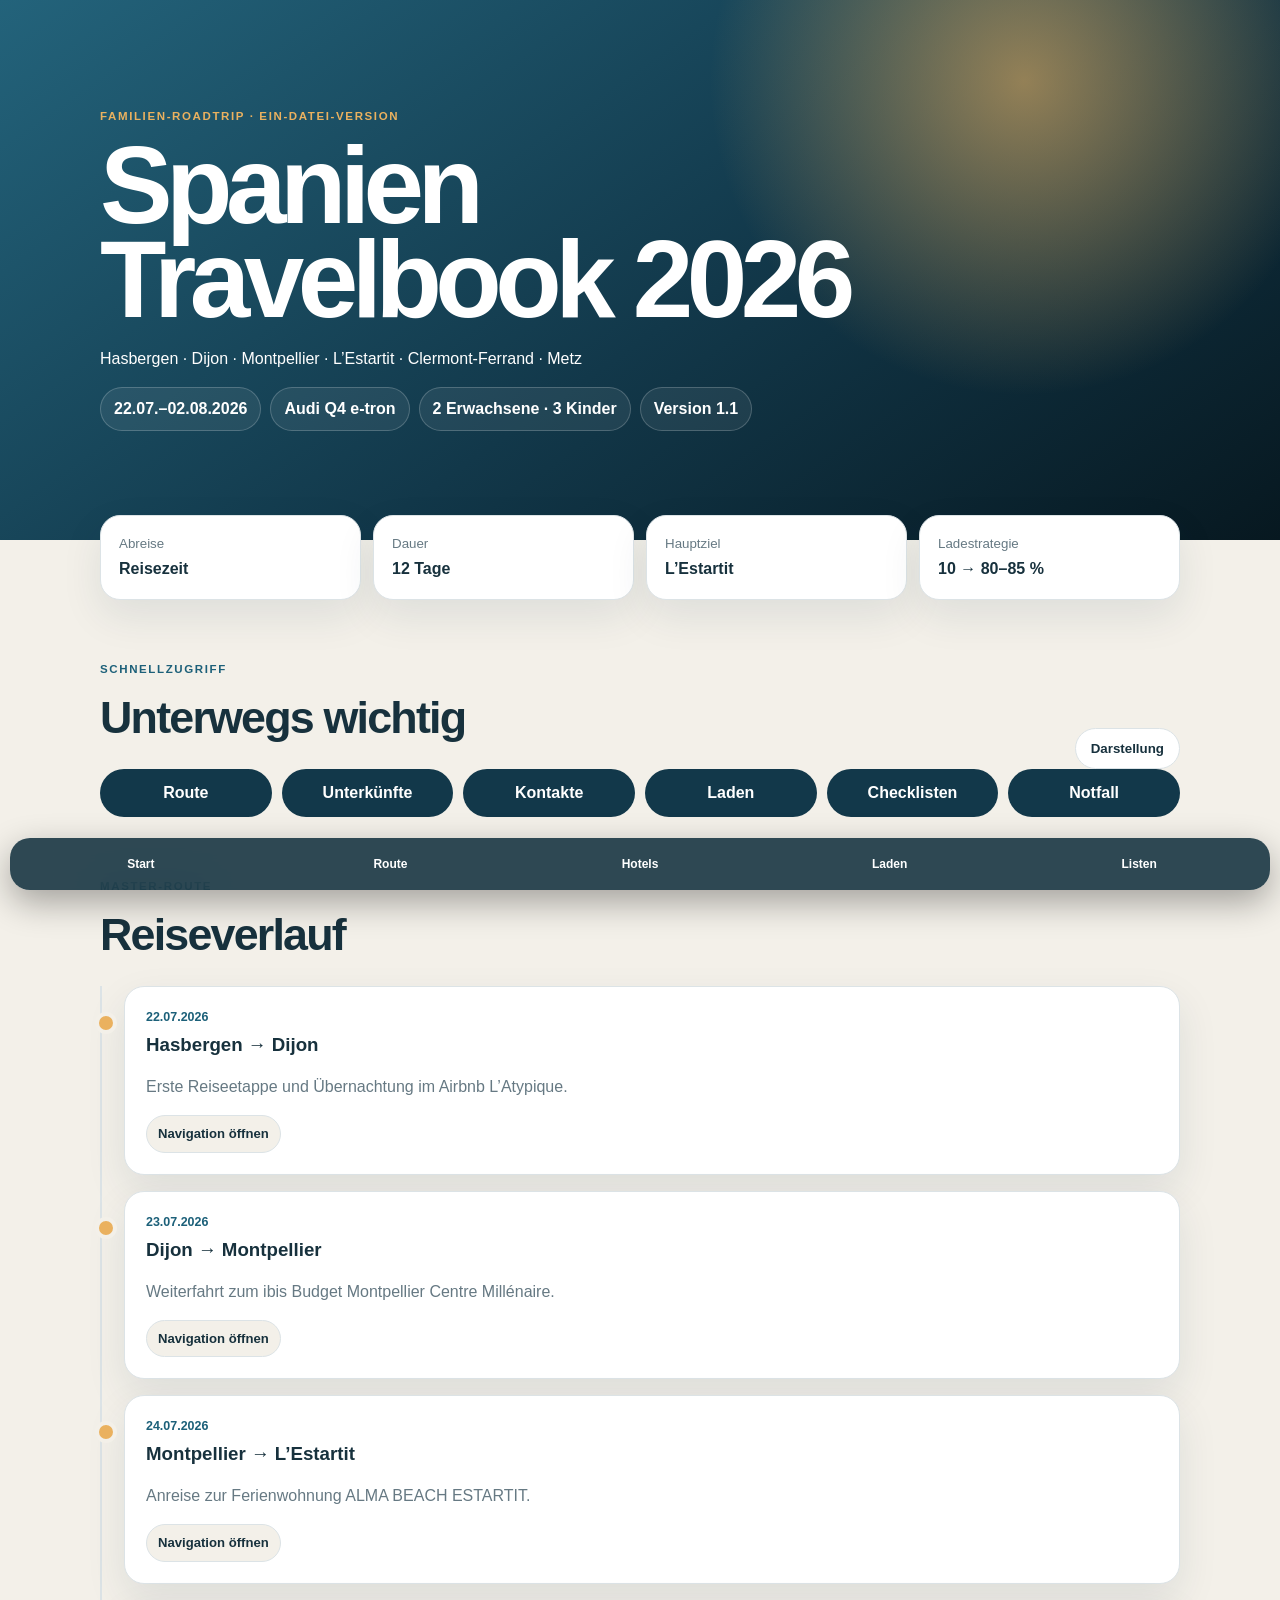
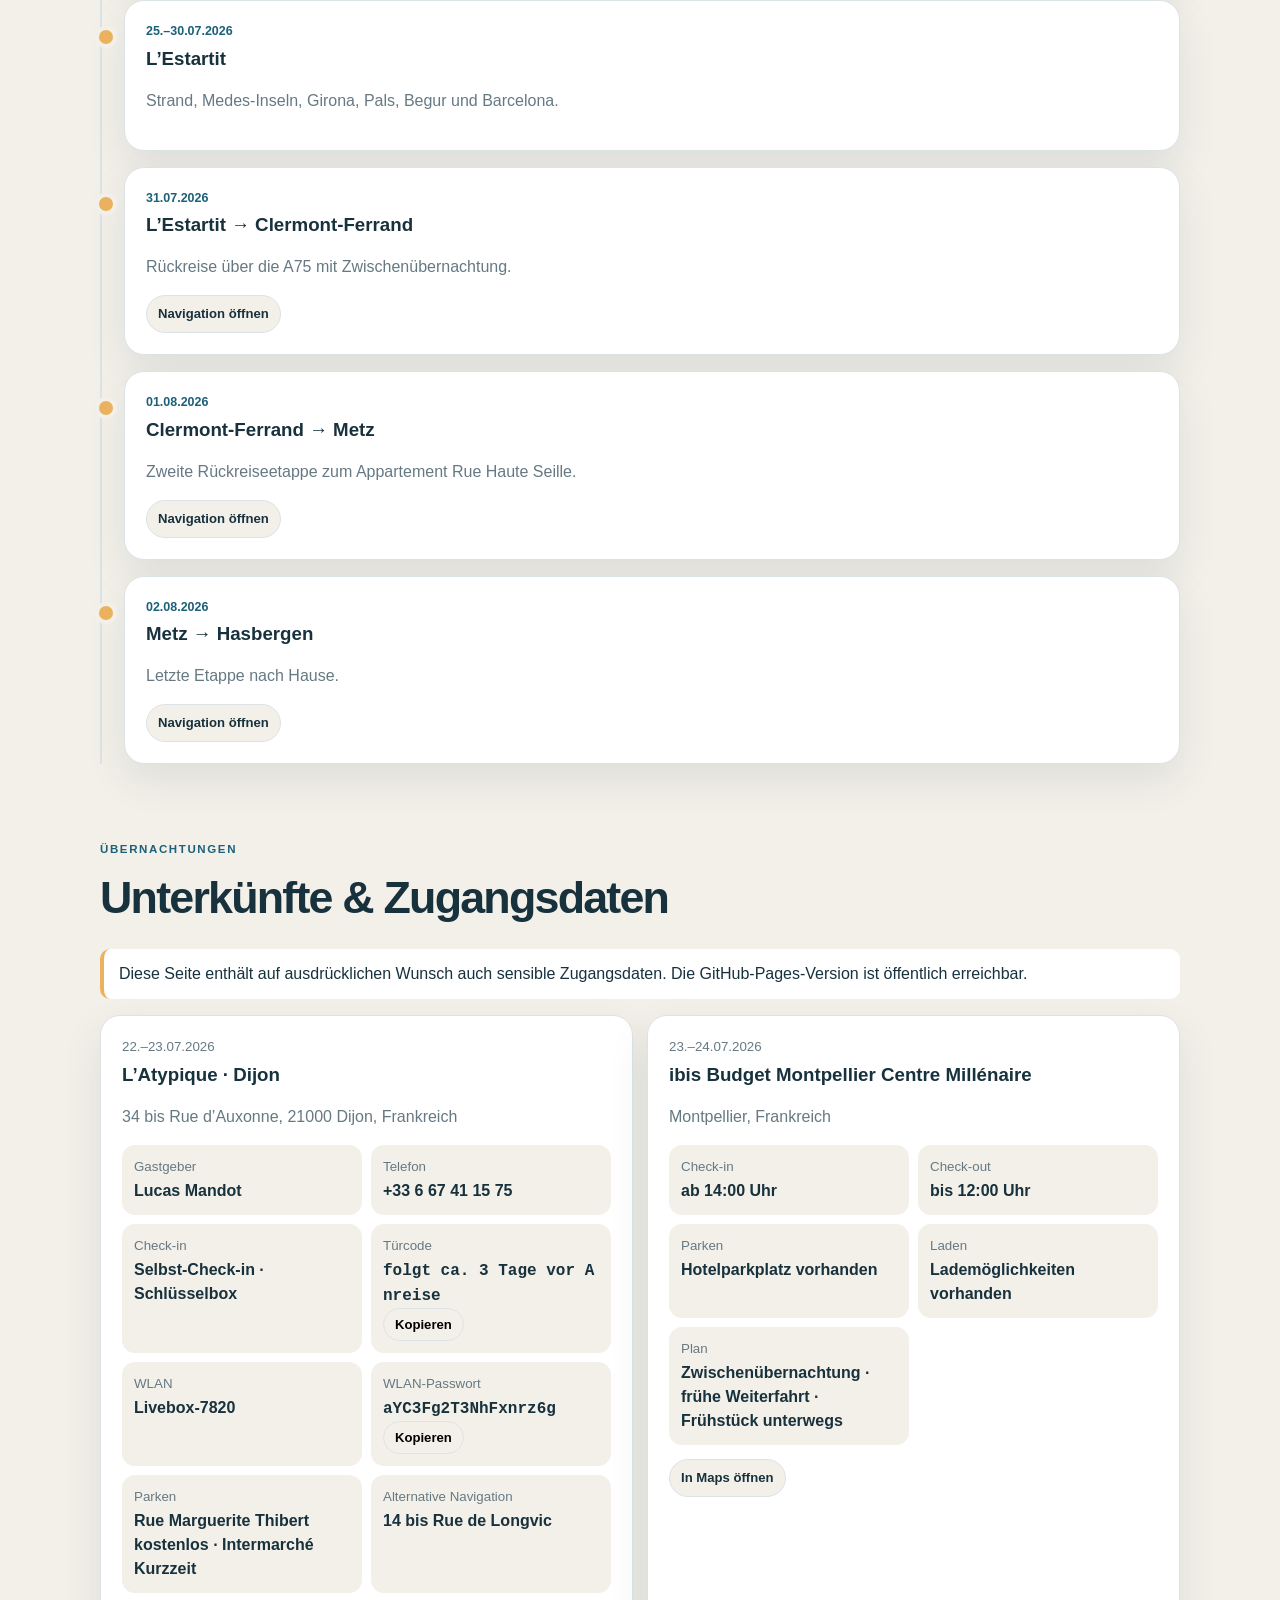
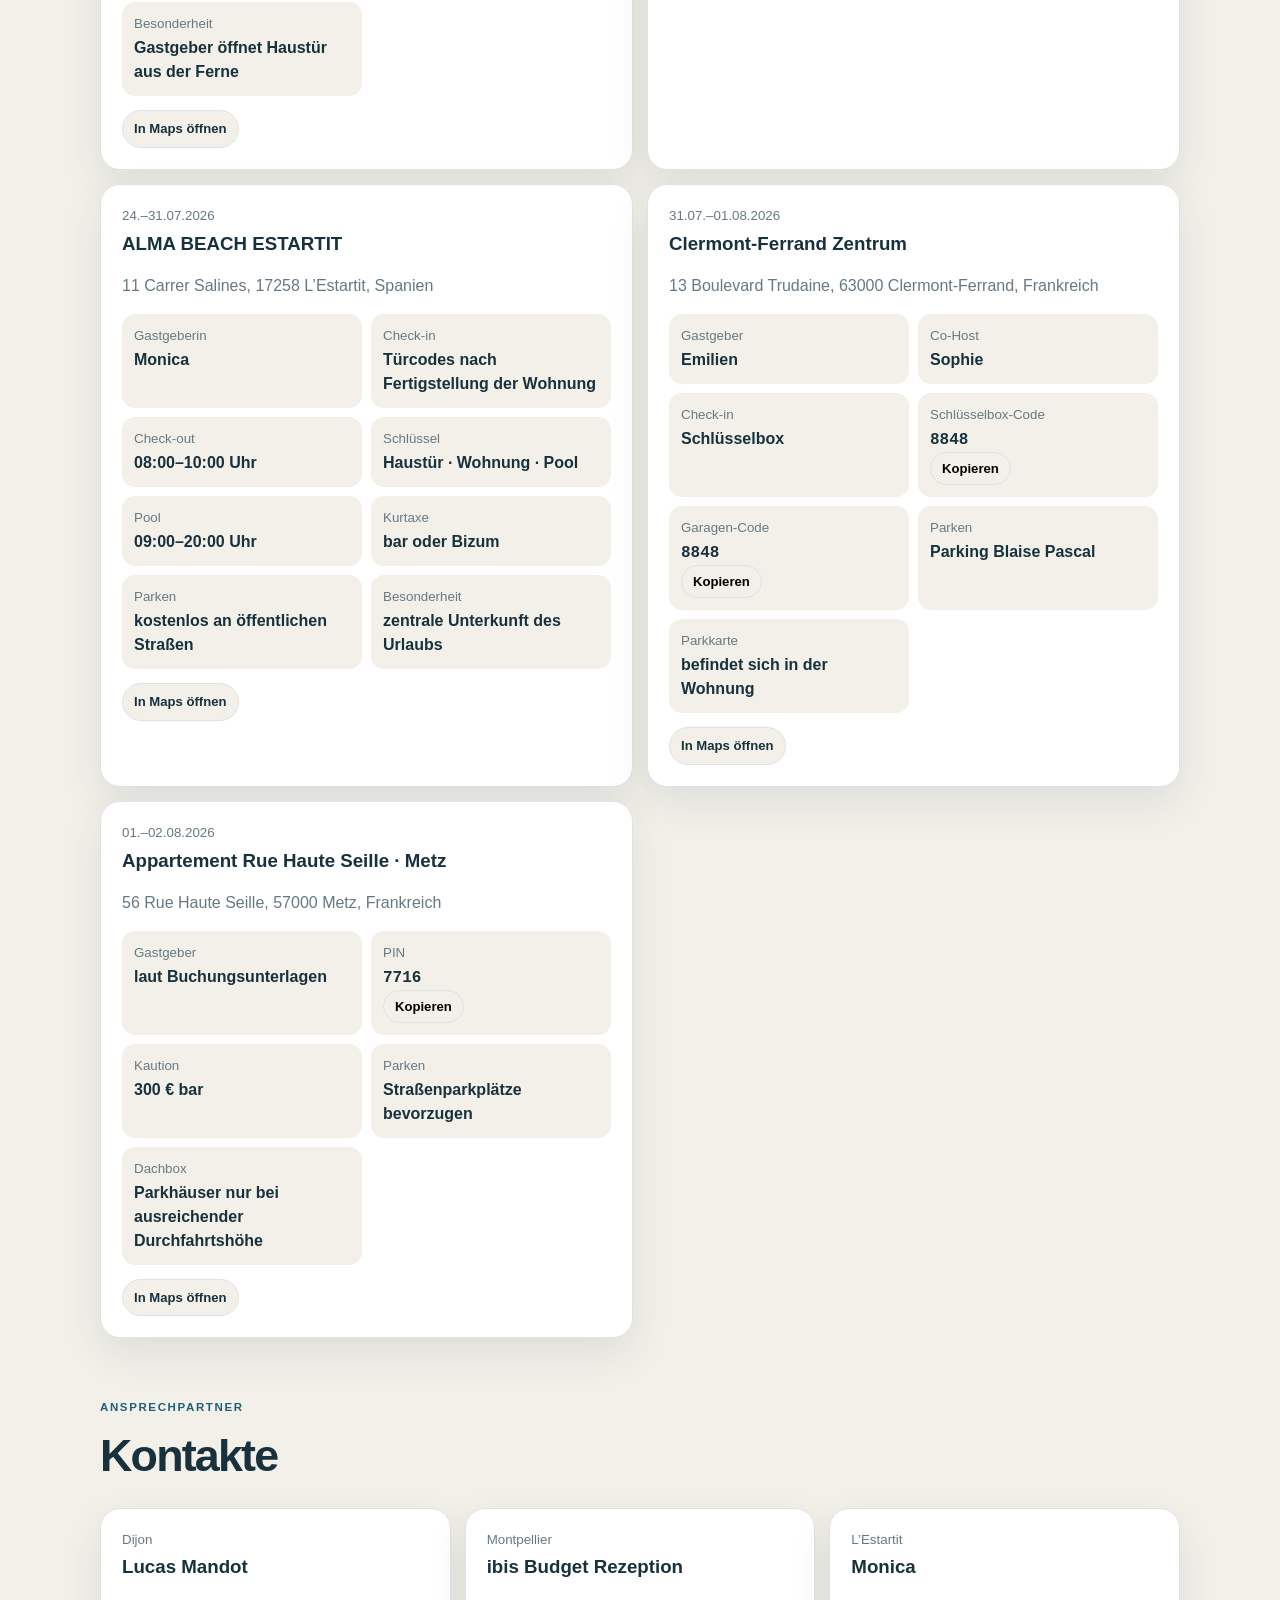
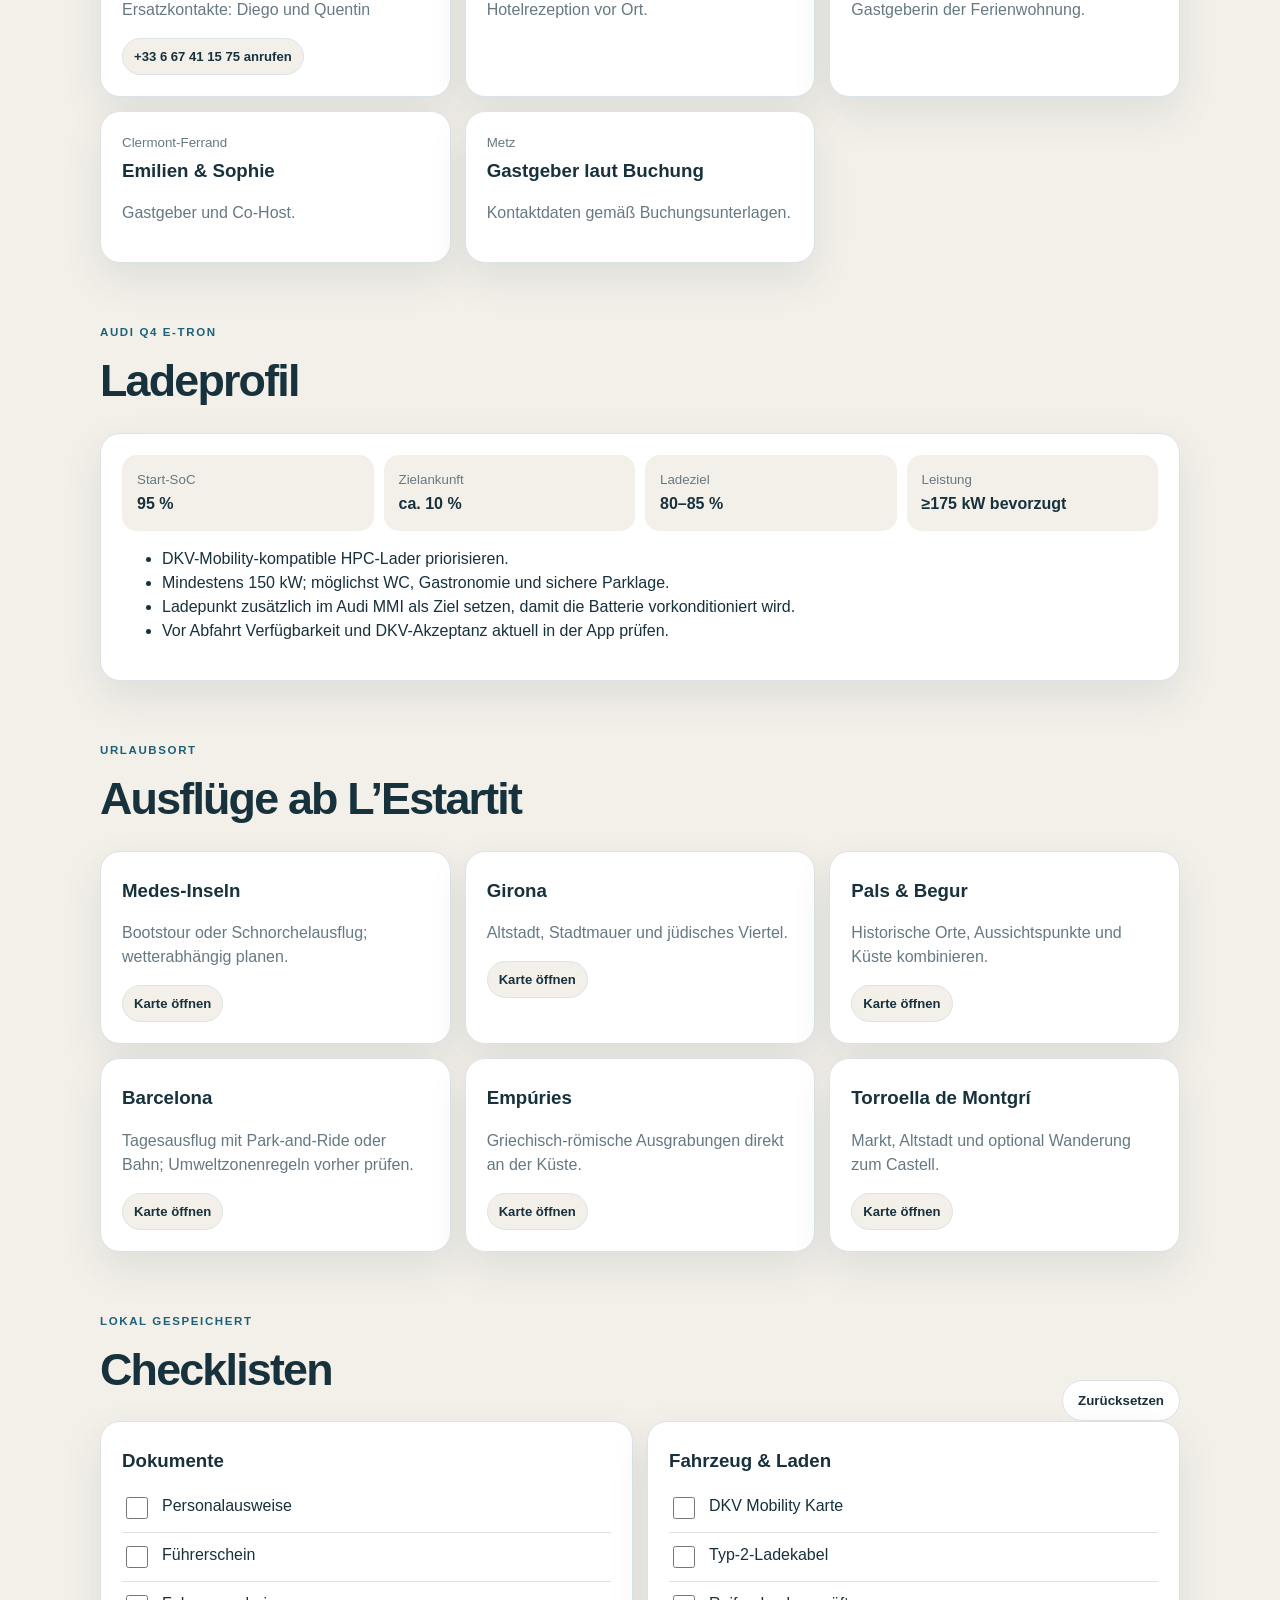
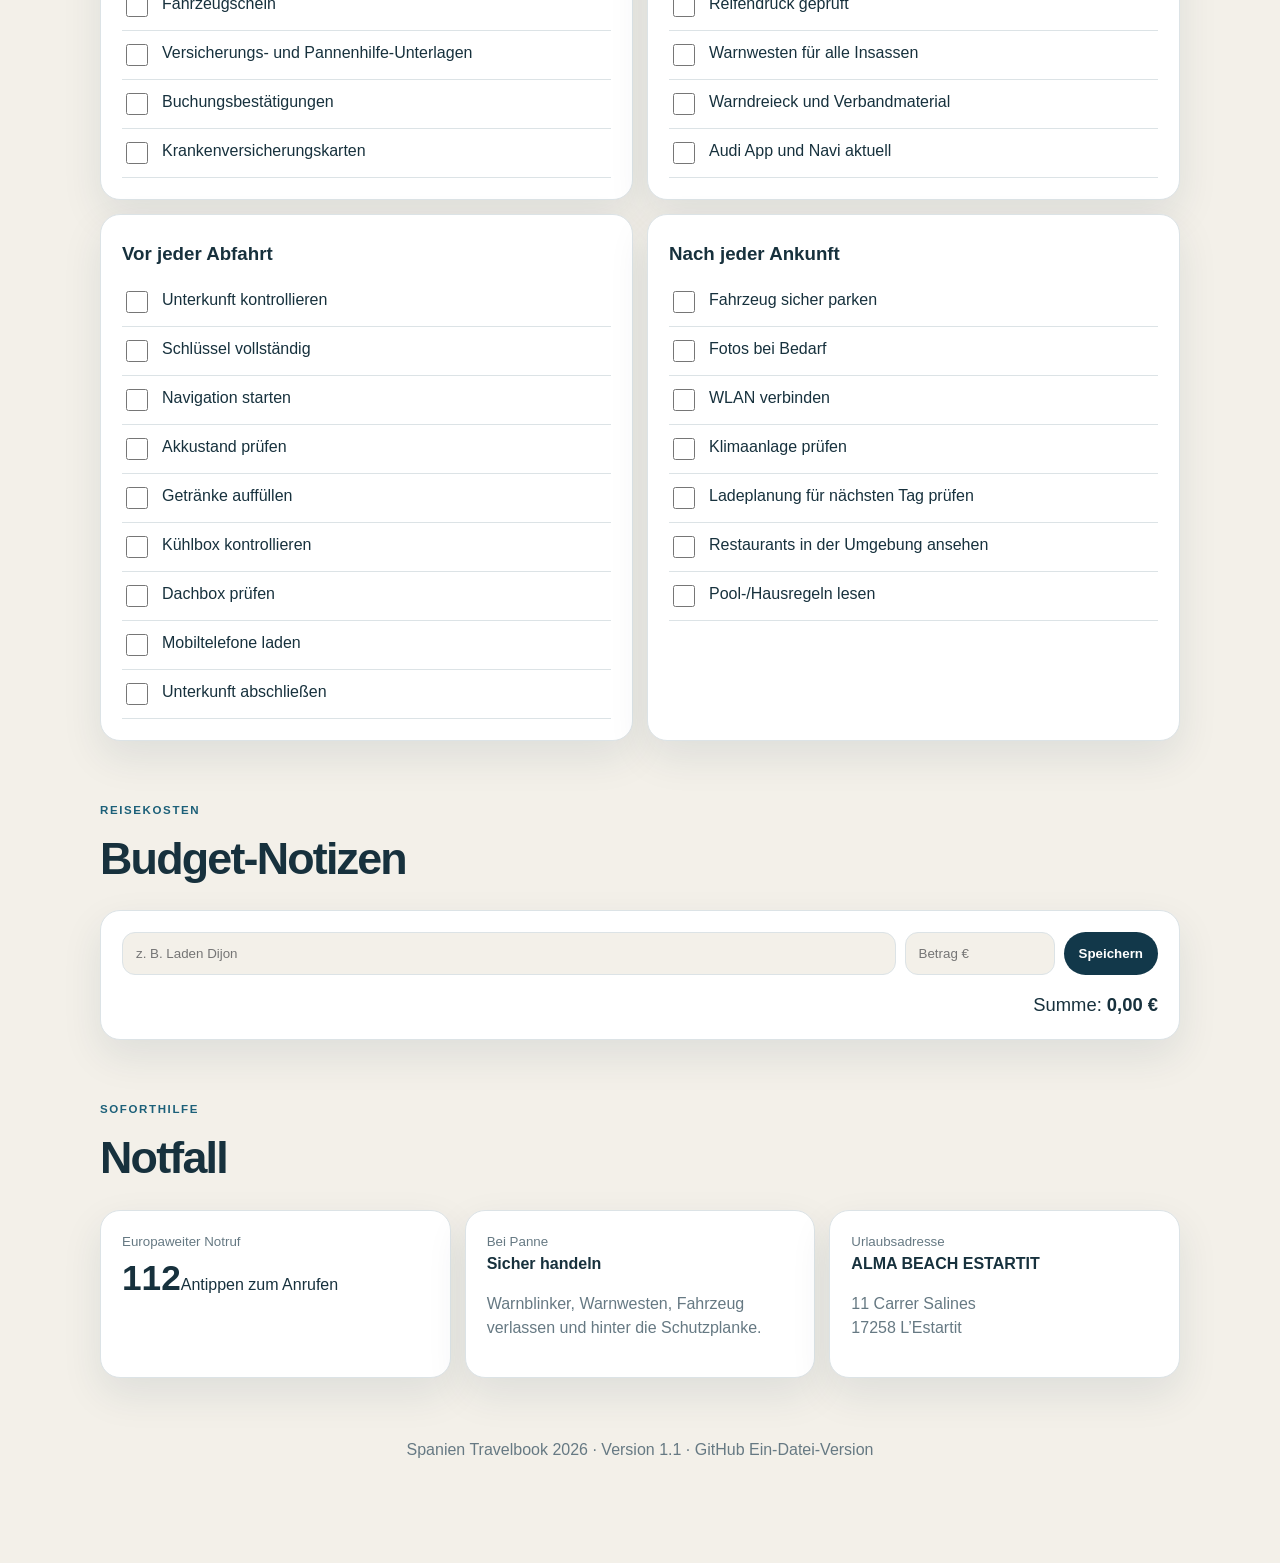
==== Index.html @ 6ab09e42 "Add files via upload" ====
<!doctype html>
<html lang="de">
<head>
<meta charset="utf-8">
<meta name="viewport" content="width=device-width,initial-scale=1,viewport-fit=cover">
<meta name="theme-color" content="#12384a">
<meta name="apple-mobile-web-app-capable" content="yes">
<meta name="apple-mobile-web-app-status-bar-style" content="black-translucent">
<meta name="apple-mobile-web-app-title" content="Spanien 2026">
<title>Spanien Travelbook 2026</title>
<style>
:root{--bg:#f3f0e9;--card:#fff;--ink:#17313d;--muted:#667983;--navy:#12384a;--blue:#1c6079;--gold:#eab15f;--line:#dce3e6;--shadow:0 16px 40px #12384a18}
[data-theme=dark]{--bg:#0c151b;--card:#142129;--ink:#edf4f6;--muted:#a4b5bd;--navy:#071219;--blue:#74bdd8;--line:#2b3d46;--shadow:0 16px 40px #0006}
*{box-sizing:border-box}html{scroll-behavior:smooth}body{margin:0;background:var(--bg);color:var(--ink);font:16px/1.5 -apple-system,BlinkMacSystemFont,"Segoe UI",sans-serif;padding-bottom:82px}a{color:inherit;text-decoration:none}
.hero{min-height:60vh;color:#fff;display:flex;align-items:flex-end;padding:calc(36px + env(safe-area-inset-top)) 20px 42px;background:radial-gradient(circle at 80% 15%,#eab15f99,transparent 28%),linear-gradient(145deg,#23637b,#12384a 55%,#071820)}
.hero-inner,.wrap{width:min(1080px,calc(100% - 28px));margin:auto}.eyebrow{text-transform:uppercase;letter-spacing:.14em;font-size:.72rem;font-weight:850;color:var(--gold)}.eyebrow.dark{color:var(--blue)}
h1{font-size:clamp(3rem,11vw,6.8rem);line-height:.86;letter-spacing:-.06em;margin:12px 0 20px}h2{font-size:clamp(1.8rem,5vw,2.8rem);letter-spacing:-.04em;margin:4px 0 18px}.pills{display:flex;flex-wrap:wrap;gap:9px}.pills span{padding:9px 13px;border:1px solid #ffffff33;background:#ffffff12;border-radius:999px;font-weight:700}
.stats{display:grid;grid-template-columns:repeat(4,1fr);gap:12px;margin-top:-25px;position:relative}.stats article,.card{background:var(--card);border:1px solid var(--line);border-radius:20px;box-shadow:var(--shadow)}.stats article{padding:18px}.stats small,.card small{display:block;color:var(--muted)}.stats strong{display:block;margin-top:3px}
.section{padding-top:56px;scroll-margin-top:10px}.section-head{display:flex;justify-content:space-between;align-items:end;gap:12px}.quick{display:grid;grid-template-columns:repeat(6,1fr);gap:10px}.quick a,.button{border:0;border-radius:999px;padding:12px 15px;background:var(--navy);color:#fff;font-weight:800;text-align:center;cursor:pointer}.button.ghost{background:var(--card);color:var(--ink);border:1px solid var(--line)}
.timeline{border-left:2px solid var(--line);padding-left:22px}.stop{position:relative;margin-bottom:16px;padding:19px}.stop:before{content:"";position:absolute;width:14px;height:14px;border-radius:50%;background:var(--gold);left:-30px;top:25px;border:4px solid var(--bg)}.stop-date{font-size:.78rem;font-weight:850;color:var(--blue)}.stop h3{margin:4px 0}.stop p,.card p{color:var(--muted)}.chips{display:flex;flex-wrap:wrap;gap:8px;margin-top:12px}.chip{display:inline-block;font-size:.82rem;font-weight:750;padding:8px 11px;border-radius:999px;background:var(--bg);border:1px solid var(--line);cursor:pointer}
.cards{display:grid;gap:14px}.cards.two{grid-template-columns:repeat(2,1fr)}.cards.three{grid-template-columns:repeat(3,1fr)}.card{padding:21px}.card h3{margin:4px 0 9px}.note{padding:13px 15px;border-left:4px solid var(--gold);background:var(--card);border-radius:10px}
.detail-grid{display:grid;grid-template-columns:repeat(2,1fr);gap:9px;margin:14px 0}.detail-grid div{padding:12px;background:var(--bg);border-radius:13px}.detail-grid small{margin-bottom:2px}.secret{font-family:ui-monospace,SFMono-Regular,Menlo,monospace;word-break:break-all}
.charge-grid{display:grid;grid-template-columns:repeat(4,1fr);gap:10px}.charge-grid div{padding:15px;background:var(--bg);border-radius:15px}.charge-grid strong{display:block;margin-top:3px}.check{display:flex;gap:11px;padding:10px 0;border-bottom:1px solid var(--line)}.check input{width:22px;height:22px;accent-color:#2e7c62}.check.done span{text-decoration:line-through;color:var(--muted)}
.budget form{display:grid;grid-template-columns:1fr 150px auto;gap:9px}.budget input{padding:13px;border:1px solid var(--line);border-radius:13px;background:var(--bg);color:var(--ink)}.budget-row{display:grid;grid-template-columns:1fr auto auto;gap:12px;padding:11px 0;border-bottom:1px solid var(--line)}.budget-row button{border:0;background:transparent;color:#b34b43;font-weight:800}.total{text-align:right;padding-top:16px;font-size:1.15rem}.emergency strong{font-size:1.45rem}.emergency:first-child strong{font-size:2.2rem}
footer{text-align:center;color:var(--muted);padding:60px 0 25px}.bottom-nav{position:fixed;z-index:20;left:10px;right:10px;bottom:calc(10px + env(safe-area-inset-bottom));display:grid;grid-template-columns:repeat(5,1fr);gap:4px;padding:8px;border-radius:20px;background:#102f3ddd;backdrop-filter:blur(18px);box-shadow:0 12px 35px #0005}.bottom-nav a{color:#fff;text-align:center;padding:9px 2px;font-size:.75rem;font-weight:800}.toast{position:fixed;bottom:100px;left:50%;transform:translateX(-50%);background:#111;color:#fff;border-radius:999px;padding:10px 15px;opacity:0;transition:.2s}.toast.show{opacity:1}
@media(max-width:800px){.stats{grid-template-columns:repeat(2,1fr)}.quick{grid-template-columns:repeat(3,1fr)}.cards.two,.cards.three,.detail-grid{grid-template-columns:1fr}.charge-grid{grid-template-columns:repeat(2,1fr)}.budget form{grid-template-columns:1fr}.section-head{align-items:flex-start}.hero{min-height:56vh}}
@media print{.bottom-nav,.button,.budget{display:none}body{padding:0}.hero{min-height:auto}.section{break-inside:avoid}}
</style>
</head>
<body>
<header class="hero" id="home">
  <div class="hero-inner">
    <span class="eyebrow">Familien-Roadtrip · Ein-Datei-Version</span>
    <h1>Spanien<br>Travelbook 2026</h1>
    <p>Hasbergen · Dijon · Montpellier · L’Estartit · Clermont-Ferrand · Metz</p>
    <div class="pills"><span>22.07.–02.08.2026</span><span>Audi Q4 e-tron</span><span>2 Erwachsene · 3 Kinder</span><span>Version 1.1</span></div>
  </div>
</header>

<main class="wrap">
<section class="stats">
  <article><small>Abreise</small><strong id="countdown">22. Juli 2026</strong></article>
  <article><small>Dauer</small><strong>12 Tage</strong></article>
  <article><small>Hauptziel</small><strong>L’Estartit</strong></article>
  <article><small>Ladestrategie</small><strong>10 → 80–85 %</strong></article>
</section>

<section class="section">
  <div class="section-head"><div><span class="eyebrow dark">Schnellzugriff</span><h2>Unterwegs wichtig</h2></div>
  <button class="button ghost" id="themeButton">Darstellung</button></div>
  <div class="quick">
    <a href="#route">Route</a><a href="#stays">Unterkünfte</a><a href="#contacts">Kontakte</a>
    <a href="#charging">Laden</a><a href="#lists">Checklisten</a><a href="#emergency">Notfall</a>
  </div>
</section>

<section class="section" id="route">
  <span class="eyebrow dark">Master-Route</span><h2>Reiseverlauf</h2>
  <div id="routeList" class="timeline"></div>
</section>

<section class="section" id="stays">
  <span class="eyebrow dark">Übernachtungen</span><h2>Unterkünfte & Zugangsdaten</h2>
  <p class="note">Diese Seite enthält auf ausdrücklichen Wunsch auch sensible Zugangsdaten. Die GitHub-Pages-Version ist öffentlich erreichbar.</p>
  <div id="stayList" class="cards two"></div>
</section>

<section class="section" id="contacts">
  <span class="eyebrow dark">Ansprechpartner</span><h2>Kontakte</h2>
  <div class="cards three">
    <article class="card"><small>Dijon</small><h3>Lucas Mandot</h3><p>Ersatzkontakte: Diego und Quentin</p><a class="chip" href="tel:+33667411575">+33 6 67 41 15 75 anrufen</a></article>
    <article class="card"><small>Montpellier</small><h3>ibis Budget Rezeption</h3><p>Hotelrezeption vor Ort.</p></article>
    <article class="card"><small>L’Estartit</small><h3>Monica</h3><p>Gastgeberin der Ferienwohnung.</p></article>
    <article class="card"><small>Clermont-Ferrand</small><h3>Emilien & Sophie</h3><p>Gastgeber und Co-Host.</p></article>
    <article class="card"><small>Metz</small><h3>Gastgeber laut Buchung</h3><p>Kontaktdaten gemäß Buchungsunterlagen.</p></article>
  </div>
</section>

<section class="section" id="charging">
  <span class="eyebrow dark">Audi Q4 e-tron</span><h2>Ladeprofil</h2>
  <article class="card">
    <div class="charge-grid">
      <div><small>Start-SoC</small><strong>95 %</strong></div>
      <div><small>Zielankunft</small><strong>ca. 10 %</strong></div>
      <div><small>Ladeziel</small><strong>80–85 %</strong></div>
      <div><small>Leistung</small><strong>≥175 kW bevorzugt</strong></div>
    </div>
    <ul>
      <li>DKV-Mobility-kompatible HPC-Lader priorisieren.</li>
      <li>Mindestens 150 kW; möglichst WC, Gastronomie und sichere Parklage.</li>
      <li>Ladepunkt zusätzlich im Audi MMI als Ziel setzen, damit die Batterie vorkonditioniert wird.</li>
      <li>Vor Abfahrt Verfügbarkeit und DKV-Akzeptanz aktuell in der App prüfen.</li>
    </ul>
  </article>
</section>

<section class="section" id="trips">
  <span class="eyebrow dark">Urlaubsort</span><h2>Ausflüge ab L’Estartit</h2>
  <div id="tripList" class="cards three"></div>
</section>

<section class="section" id="lists">
  <div class="section-head"><div><span class="eyebrow dark">Lokal gespeichert</span><h2>Checklisten</h2></div>
  <button class="button ghost" id="resetChecks">Zurücksetzen</button></div>
  <div id="checklists" class="cards two"></div>
</section>

<section class="section" id="budget">
  <span class="eyebrow dark">Reisekosten</span><h2>Budget-Notizen</h2>
  <article class="card budget">
    <form id="budgetForm">
      <input id="budgetText" required placeholder="z. B. Laden Dijon">
      <input id="budgetAmount" required type="number" step="0.01" min="0" placeholder="Betrag €">
      <button class="button" type="submit">Speichern</button>
    </form>
    <div id="budgetList"></div>
    <div class="total">Summe: <strong id="budgetTotal">0,00 €</strong></div>
  </article>
</section>

<section class="section" id="emergency">
  <span class="eyebrow dark">Soforthilfe</span><h2>Notfall</h2>
  <div class="cards three">
    <a class="card emergency" href="tel:112"><small>Europaweiter Notruf</small><strong>112</strong><span>Antippen zum Anrufen</span></a>
    <article class="card"><small>Bei Panne</small><strong>Sicher handeln</strong><p>Warnblinker, Warnwesten, Fahrzeug verlassen und hinter die Schutzplanke.</p></article>
    <article class="card"><small>Urlaubsadresse</small><strong>ALMA BEACH ESTARTIT</strong><p>11 Carrer Salines<br>17258 L’Estartit</p></article>
  </div>
</section>

<footer>Spanien Travelbook 2026 · Version 1.1 · GitHub Ein-Datei-Version</footer>
</main>

<nav class="bottom-nav">
<a href="#home">Start</a><a href="#route">Route</a><a href="#stays">Hotels</a><a href="#charging">Laden</a><a href="#lists">Listen</a>
</nav>
<div id="toast" class="toast">Gespeichert</div>

<script>
const $=s=>document.querySelector(s), $$=s=>[...document.querySelectorAll(s)];
const esc=s=>String(s).replace(/[&<>"']/g,c=>({"&":"&amp;","<":"&lt;",">":"&gt;",'"':"&quot;","'":"&#39;"}[c]));
const maps=q=>"https://www.google.com/maps/search/?api=1&query="+encodeURIComponent(q);
const directions=(a,b)=>"https://www.google.com/maps/dir/?api=1&origin="+encodeURIComponent(a)+"&destination="+encodeURIComponent(b);
const toast=()=>{const t=$("#toast");t.classList.add("show");setTimeout(()=>t.classList.remove("show"),1100)};
const copyText=async text=>{try{await navigator.clipboard.writeText(text);toast()}catch(e){prompt("Bitte kopieren:",text)}};

const data={
route:[
{date:"22.07.2026",title:"Hasbergen → Dijon",text:"Erste Reiseetappe und Übernachtung im Airbnb L’Atypique.",origin:"Hasbergen",destination:"34 bis Rue d’Auxonne, Dijon"},
{date:"23.07.2026",title:"Dijon → Montpellier",text:"Weiterfahrt zum ibis Budget Montpellier Centre Millénaire.",origin:"34 bis Rue d’Auxonne, Dijon",destination:"ibis budget Montpellier Centre Millénaire"},
{date:"24.07.2026",title:"Montpellier → L’Estartit",text:"Anreise zur Ferienwohnung ALMA BEACH ESTARTIT.",origin:"ibis budget Montpellier Centre Millénaire",destination:"11 Carrer Salines, L'Estartit"},
{date:"25.–30.07.2026",title:"L’Estartit",text:"Strand, Medes-Inseln, Girona, Pals, Begur und Barcelona."},
{date:"31.07.2026",title:"L’Estartit → Clermont-Ferrand",text:"Rückreise über die A75 mit Zwischenübernachtung.",origin:"11 Carrer Salines, L'Estartit",destination:"13 Boulevard Trudaine, Clermont-Ferrand"},
{date:"01.08.2026",title:"Clermont-Ferrand → Metz",text:"Zweite Rückreiseetappe zum Appartement Rue Haute Seille.",origin:"13 Boulevard Trudaine, Clermont-Ferrand",destination:"56 Rue Haute Seille, Metz"},
{date:"02.08.2026",title:"Metz → Hasbergen",text:"Letzte Etappe nach Hause.",origin:"56 Rue Haute Seille, Metz",destination:"Hasbergen"}
],
stays:[
{title:"L’Atypique · Dijon",date:"22.–23.07.2026",address:"34 bis Rue d’Auxonne, 21000 Dijon, Frankreich",details:[
["Gastgeber","Lucas Mandot"],["Telefon","+33 6 67 41 15 75"],["Check-in","Selbst-Check-in · Schlüsselbox"],["Türcode","folgt ca. 3 Tage vor Anreise"],["WLAN","Livebox-7820"],["WLAN-Passwort","aYC3Fg2T3NhFxnrz6g"],["Parken","Rue Marguerite Thibert kostenlos · Intermarché Kurzzeit"],["Alternative Navigation","14 bis Rue de Longvic"],["Besonderheit","Gastgeber öffnet Haustür aus der Ferne"]
]},
{title:"ibis Budget Montpellier Centre Millénaire",date:"23.–24.07.2026",address:"Montpellier, Frankreich",details:[
["Check-in","ab 14:00 Uhr"],["Check-out","bis 12:00 Uhr"],["Parken","Hotelparkplatz vorhanden"],["Laden","Lademöglichkeiten vorhanden"],["Plan","Zwischenübernachtung · frühe Weiterfahrt · Frühstück unterwegs"]
]},
{title:"ALMA BEACH ESTARTIT",date:"24.–31.07.2026",address:"11 Carrer Salines, 17258 L’Estartit, Spanien",details:[
["Gastgeberin","Monica"],["Check-in","Türcodes nach Fertigstellung der Wohnung"],["Check-out","08:00–10:00 Uhr"],["Schlüssel","Haustür · Wohnung · Pool"],["Pool","09:00–20:00 Uhr"],["Kurtaxe","bar oder Bizum"],["Parken","kostenlos an öffentlichen Straßen"],["Besonderheit","zentrale Unterkunft des Urlaubs"]
]},
{title:"Clermont-Ferrand Zentrum",date:"31.07.–01.08.2026",address:"13 Boulevard Trudaine, 63000 Clermont-Ferrand, Frankreich",details:[
["Gastgeber","Emilien"],["Co-Host","Sophie"],["Check-in","Schlüsselbox"],["Schlüsselbox-Code","8848"],["Garagen-Code","8848"],["Parken","Parking Blaise Pascal"],["Parkkarte","befindet sich in der Wohnung"]
]},
{title:"Appartement Rue Haute Seille · Metz",date:"01.–02.08.2026",address:"56 Rue Haute Seille, 57000 Metz, Frankreich",details:[
["Gastgeber","laut Buchungsunterlagen"],["PIN","7716"],["Kaution","300 € bar"],["Parken","Straßenparkplätze bevorzugen"],["Dachbox","Parkhäuser nur bei ausreichender Durchfahrtshöhe"]
]}
],
trips:[
{title:"Medes-Inseln",text:"Bootstour oder Schnorchelausflug; wetterabhängig planen."},
{title:"Girona",text:"Altstadt, Stadtmauer und jüdisches Viertel."},
{title:"Pals & Begur",text:"Historische Orte, Aussichtspunkte und Küste kombinieren."},
{title:"Barcelona",text:"Tagesausflug mit Park-and-Ride oder Bahn; Umweltzonenregeln vorher prüfen."},
{title:"Empúries",text:"Griechisch-römische Ausgrabungen direkt an der Küste."},
{title:"Torroella de Montgrí",text:"Markt, Altstadt und optional Wanderung zum Castell."}
],
checklists:{
"Dokumente":["Personalausweise","Führerschein","Fahrzeugschein","Versicherungs- und Pannenhilfe-Unterlagen","Buchungsbestätigungen","Krankenversicherungskarten"],
"Fahrzeug & Laden":["DKV Mobility Karte","Typ-2-Ladekabel","Reifendruck geprüft","Warnwesten für alle Insassen","Warndreieck und Verbandmaterial","Audi App und Navi aktuell"],
"Vor jeder Abfahrt":["Unterkunft kontrollieren","Schlüssel vollständig","Navigation starten","Akkustand prüfen","Getränke auffüllen","Kühlbox kontrollieren","Dachbox prüfen","Mobiltelefone laden","Unterkunft abschließen"],
"Nach jeder Ankunft":["Fahrzeug sicher parken","Fotos bei Bedarf","WLAN verbinden","Klimaanlage prüfen","Ladeplanung für nächsten Tag prüfen","Restaurants in der Umgebung ansehen","Pool-/Hausregeln lesen"]
}
};

$("#routeList").innerHTML=data.route.map(x=>`<article class="card stop"><div class="stop-date">${esc(x.date)}</div><h3>${esc(x.title)}</h3><p>${esc(x.text)}</p>${x.origin?`<div class="chips"><a class="chip" target="_blank" rel="noopener" href="${directions(x.origin,x.destination)}">Navigation öffnen</a></div>`:""}</article>`).join("");

$("#stayList").innerHTML=data.stays.map((x,si)=>`<article class="card"><small>${esc(x.date)}</small><h3>${esc(x.title)}</h3><p>${esc(x.address)}</p><div class="detail-grid">${x.details.map(([k,v],di)=>`<div><small>${esc(k)}</small><strong class="${/(Passwort|PIN|Code)/i.test(k)?"secret":""}">${esc(v)}</strong>${/(Passwort|PIN|Code)/i.test(k)?`<br><button class="chip copy-btn" data-copy="${esc(v)}">Kopieren</button>`:""}</div>`).join("")}</div><div class="chips"><a class="chip" target="_blank" rel="noopener" href="${maps(x.address)}">In Maps öffnen</a></div></article>`).join("");

$$(".copy-btn").forEach(b=>b.onclick=()=>copyText(b.dataset.copy));

$("#tripList").innerHTML=data.trips.map(x=>`<article class="card"><h3>${esc(x.title)}</h3><p>${esc(x.text)}</p><a class="chip" target="_blank" rel="noopener" href="${maps(x.title)}">Karte öffnen</a></article>`).join("");

$("#checklists").innerHTML=Object.entries(data.checklists).map(([title,items])=>`<article class="card"><h3>${esc(title)}</h3>${items.map((v,i)=>{let id=title+"-"+i,done=localStorage.getItem("check:"+id)==="1";return `<label class="check ${done?"done":""}"><input type="checkbox" data-id="${esc(id)}" ${done?"checked":""}><span>${esc(v)}</span></label>`}).join("")}</article>`).join("");

$$("#checklists input").forEach(el=>el.addEventListener("change",e=>{localStorage.setItem("check:"+e.target.dataset.id,e.target.checked?"1":"0");e.target.closest(".check").classList.toggle("done",e.target.checked);toast()}));
$("#resetChecks").onclick=()=>{$$("#checklists input").forEach(x=>{x.checked=false;x.closest(".check").classList.remove("done");localStorage.removeItem("check:"+x.dataset.id)});toast()};

const trip=new Date("2026-07-22T00:00:00+02:00"), now=new Date(), diff=trip-now;
$("#countdown").textContent=diff>0?`${Math.floor(diff/86400000)} Tage, ${Math.floor(diff%86400000/3600000)} Std.`:"Reisezeit";

let theme=localStorage.getItem("theme")||"light";document.documentElement.dataset.theme=theme;
$("#themeButton").onclick=()=>{theme=theme==="dark"?"light":"dark";document.documentElement.dataset.theme=theme;localStorage.setItem("theme",theme)};

let budget=JSON.parse(localStorage.getItem("budget")||"[]");
function drawBudget(){const el=$("#budgetList");el.innerHTML=budget.map((x,i)=>`<div class="budget-row"><span>${esc(x.text)}</span><strong>${Number(x.amount).toLocaleString("de-DE",{style:"currency",currency:"EUR"})}</strong><button data-i="${i}">×</button></div>`).join("");$("#budgetTotal").textContent=budget.reduce((s,x)=>s+Number(x.amount),0).toLocaleString("de-DE",{style:"currency",currency:"EUR"});el.querySelectorAll("button").forEach(b=>b.onclick=()=>{budget.splice(+b.dataset.i,1);saveBudget()})}
function saveBudget(){localStorage.setItem("budget",JSON.stringify(budget));drawBudget();toast()}
$("#budgetForm").onsubmit=e=>{e.preventDefault();budget.push({text:$("#budgetText").value,amount:+$("#budgetAmount").value});e.target.reset();saveBudget()};drawBudget();
</script>
</body></html>
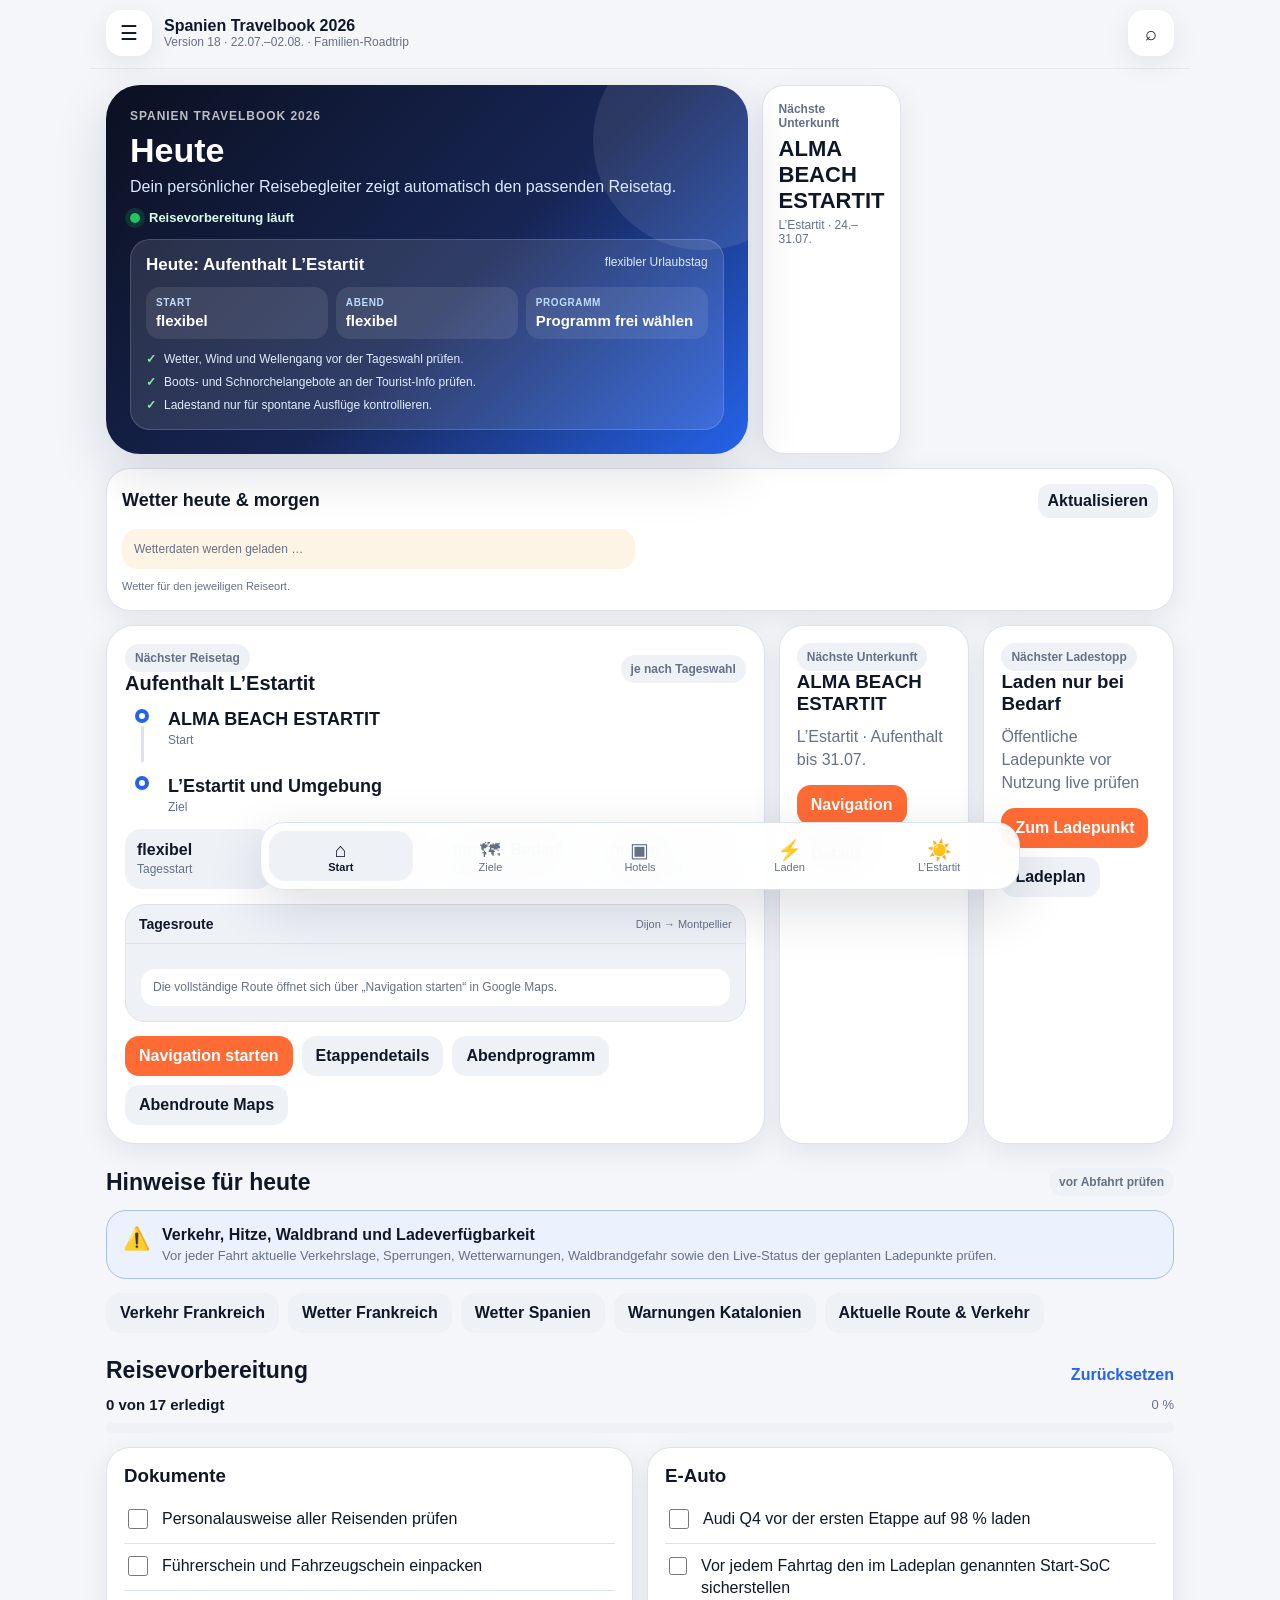
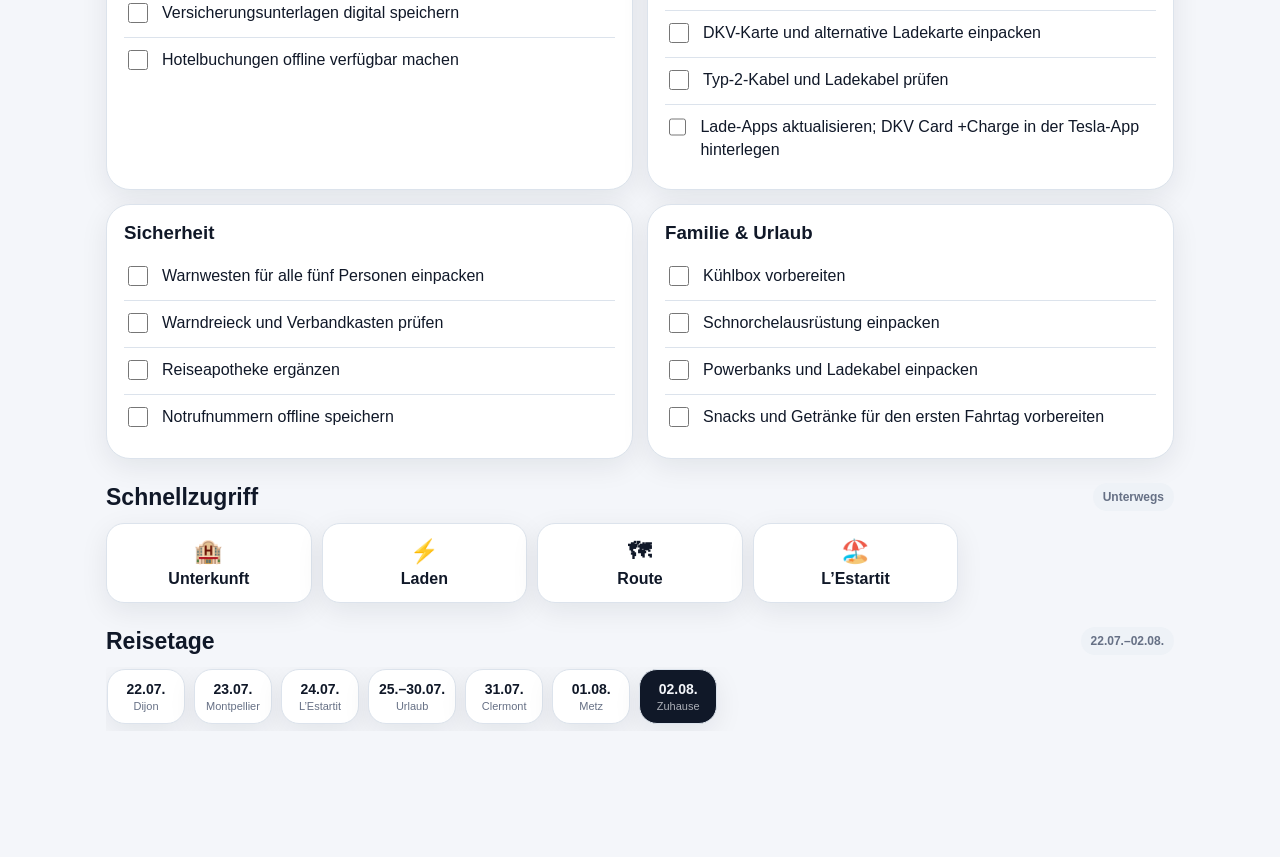
==== commit b94e0f19: "Add files via upload" ====
--- a/Index.html
+++ b/Index.html
@@ -1,213 +1,4168 @@
-<!doctype html>
+<!DOCTYPE html>
+
 <html lang="de">
 <head>
-<meta charset="utf-8">
-<meta name="viewport" content="width=device-width,initial-scale=1,viewport-fit=cover">
-<meta name="theme-color" content="#12384a">
-<meta name="apple-mobile-web-app-capable" content="yes">
-<meta name="apple-mobile-web-app-status-bar-style" content="black-translucent">
-<meta name="apple-mobile-web-app-title" content="Spanien 2026">
-<title>Spanien Travelbook 2026</title>
+<meta charset="utf-8"/>
+<meta content="width=device-width,initial-scale=1,viewport-fit=cover" name="viewport"/>
+<meta content="#0b1020" name="theme-color"/>
+<title>Spanien Travelbook 2026 · Version 18</title>
 <style>
-:root{--bg:#f3f0e9;--card:#fff;--ink:#17313d;--muted:#667983;--navy:#12384a;--blue:#1c6079;--gold:#eab15f;--line:#dce3e6;--shadow:0 16px 40px #12384a18}
-[data-theme=dark]{--bg:#0c151b;--card:#142129;--ink:#edf4f6;--muted:#a4b5bd;--navy:#071219;--blue:#74bdd8;--line:#2b3d46;--shadow:0 16px 40px #0006}
-*{box-sizing:border-box}html{scroll-behavior:smooth}body{margin:0;background:var(--bg);color:var(--ink);font:16px/1.5 -apple-system,BlinkMacSystemFont,"Segoe UI",sans-serif;padding-bottom:82px}a{color:inherit;text-decoration:none}
-.hero{min-height:60vh;color:#fff;display:flex;align-items:flex-end;padding:calc(36px + env(safe-area-inset-top)) 20px 42px;background:radial-gradient(circle at 80% 15%,#eab15f99,transparent 28%),linear-gradient(145deg,#23637b,#12384a 55%,#071820)}
-.hero-inner,.wrap{width:min(1080px,calc(100% - 28px));margin:auto}.eyebrow{text-transform:uppercase;letter-spacing:.14em;font-size:.72rem;font-weight:850;color:var(--gold)}.eyebrow.dark{color:var(--blue)}
-h1{font-size:clamp(3rem,11vw,6.8rem);line-height:.86;letter-spacing:-.06em;margin:12px 0 20px}h2{font-size:clamp(1.8rem,5vw,2.8rem);letter-spacing:-.04em;margin:4px 0 18px}.pills{display:flex;flex-wrap:wrap;gap:9px}.pills span{padding:9px 13px;border:1px solid #ffffff33;background:#ffffff12;border-radius:999px;font-weight:700}
-.stats{display:grid;grid-template-columns:repeat(4,1fr);gap:12px;margin-top:-25px;position:relative}.stats article,.card{background:var(--card);border:1px solid var(--line);border-radius:20px;box-shadow:var(--shadow)}.stats article{padding:18px}.stats small,.card small{display:block;color:var(--muted)}.stats strong{display:block;margin-top:3px}
-.section{padding-top:56px;scroll-margin-top:10px}.section-head{display:flex;justify-content:space-between;align-items:end;gap:12px}.quick{display:grid;grid-template-columns:repeat(6,1fr);gap:10px}.quick a,.button{border:0;border-radius:999px;padding:12px 15px;background:var(--navy);color:#fff;font-weight:800;text-align:center;cursor:pointer}.button.ghost{background:var(--card);color:var(--ink);border:1px solid var(--line)}
-.timeline{border-left:2px solid var(--line);padding-left:22px}.stop{position:relative;margin-bottom:16px;padding:19px}.stop:before{content:"";position:absolute;width:14px;height:14px;border-radius:50%;background:var(--gold);left:-30px;top:25px;border:4px solid var(--bg)}.stop-date{font-size:.78rem;font-weight:850;color:var(--blue)}.stop h3{margin:4px 0}.stop p,.card p{color:var(--muted)}.chips{display:flex;flex-wrap:wrap;gap:8px;margin-top:12px}.chip{display:inline-block;font-size:.82rem;font-weight:750;padding:8px 11px;border-radius:999px;background:var(--bg);border:1px solid var(--line);cursor:pointer}
-.cards{display:grid;gap:14px}.cards.two{grid-template-columns:repeat(2,1fr)}.cards.three{grid-template-columns:repeat(3,1fr)}.card{padding:21px}.card h3{margin:4px 0 9px}.note{padding:13px 15px;border-left:4px solid var(--gold);background:var(--card);border-radius:10px}
-.detail-grid{display:grid;grid-template-columns:repeat(2,1fr);gap:9px;margin:14px 0}.detail-grid div{padding:12px;background:var(--bg);border-radius:13px}.detail-grid small{margin-bottom:2px}.secret{font-family:ui-monospace,SFMono-Regular,Menlo,monospace;word-break:break-all}
-.charge-grid{display:grid;grid-template-columns:repeat(4,1fr);gap:10px}.charge-grid div{padding:15px;background:var(--bg);border-radius:15px}.charge-grid strong{display:block;margin-top:3px}.check{display:flex;gap:11px;padding:10px 0;border-bottom:1px solid var(--line)}.check input{width:22px;height:22px;accent-color:#2e7c62}.check.done span{text-decoration:line-through;color:var(--muted)}
-.budget form{display:grid;grid-template-columns:1fr 150px auto;gap:9px}.budget input{padding:13px;border:1px solid var(--line);border-radius:13px;background:var(--bg);color:var(--ink)}.budget-row{display:grid;grid-template-columns:1fr auto auto;gap:12px;padding:11px 0;border-bottom:1px solid var(--line)}.budget-row button{border:0;background:transparent;color:#b34b43;font-weight:800}.total{text-align:right;padding-top:16px;font-size:1.15rem}.emergency strong{font-size:1.45rem}.emergency:first-child strong{font-size:2.2rem}
-footer{text-align:center;color:var(--muted);padding:60px 0 25px}.bottom-nav{position:fixed;z-index:20;left:10px;right:10px;bottom:calc(10px + env(safe-area-inset-bottom));display:grid;grid-template-columns:repeat(5,1fr);gap:4px;padding:8px;border-radius:20px;background:#102f3ddd;backdrop-filter:blur(18px);box-shadow:0 12px 35px #0005}.bottom-nav a{color:#fff;text-align:center;padding:9px 2px;font-size:.75rem;font-weight:800}.toast{position:fixed;bottom:100px;left:50%;transform:translateX(-50%);background:#111;color:#fff;border-radius:999px;padding:10px 15px;opacity:0;transition:.2s}.toast.show{opacity:1}
-@media(max-width:800px){.stats{grid-template-columns:repeat(2,1fr)}.quick{grid-template-columns:repeat(3,1fr)}.cards.two,.cards.three,.detail-grid{grid-template-columns:1fr}.charge-grid{grid-template-columns:repeat(2,1fr)}.budget form{grid-template-columns:1fr}.section-head{align-items:flex-start}.hero{min-height:56vh}}
-@media print{.bottom-nav,.button,.budget{display:none}body{padding:0}.hero{min-height:auto}.section{break-inside:avoid}}
+:root{
+  --bg:#f4f6fa;--panel:#ffffff;--panel2:#eef2f7;--text:#101828;--muted:#667085;
+  --line:#dce3ec;--brand:#ff6b35;--blue:#2563eb;--green:#12b76a;--amber:#f79009;
+  --shadow:0 18px 55px rgba(16,24,40,.14);--shadow2:0 8px 28px rgba(16,24,40,.08);
+  --r:26px;--safe-top:env(safe-area-inset-top);--safe-bottom:env(safe-area-inset-bottom);
+}
+@media (prefers-color-scheme:dark){
+  :root{--bg:#090f1d;--panel:#111827;--panel2:#1c2535;--text:#f8fafc;--muted:#98a2b3;--line:#27364a;--shadow:0 18px 55px rgba(0,0,0,.45);--shadow2:0 8px 28px rgba(0,0,0,.28)}
+}
+*{box-sizing:border-box}
+html{scroll-behavior:smooth}
+body{margin:0;background:var(--bg);color:var(--text);font-family:Inter,-apple-system,BlinkMacSystemFont,"Segoe UI",sans-serif}
+button,input{font:inherit}
+button{cursor:pointer}
+.app{max-width:1100px;margin:auto;min-height:100vh;padding-bottom:110px}
+.topbar{position:sticky;top:0;z-index:50;display:flex;align-items:center;gap:12px;padding:calc(var(--safe-top) + 10px) 16px 12px;background:color-mix(in srgb,var(--bg) 86%,transparent);backdrop-filter:blur(22px);border-bottom:1px solid color-mix(in srgb,var(--line) 72%,transparent)}
+.icon-btn{width:46px;height:46px;border:0;border-radius:16px;background:var(--panel);color:var(--text);box-shadow:var(--shadow2);display:grid;place-items:center;font-size:20px}
+.brand{min-width:0;flex:1}
+.brand strong{display:block;font-size:16px;white-space:nowrap;overflow:hidden;text-overflow:ellipsis}
+.brand span{display:block;font-size:12px;color:var(--muted);white-space:nowrap;overflow:hidden;text-overflow:ellipsis}
+.view{display:none}
+.view.active{display:block}
+.page{padding:16px}
+.hero-grid{display:grid;gap:14px}
+.hero-card{position:relative;overflow:hidden;border-radius:34px;padding:24px;background:
+linear-gradient(135deg,#0b1020 0%,#172554 55%,#2563eb 100%);color:#fff;box-shadow:var(--shadow)}
+.hero-card:after{content:"";position:absolute;width:220px;height:220px;border-radius:50%;right:-65px;top:-55px;background:rgba(255,255,255,.09)}
+.eyebrow{font-size:12px;font-weight:800;letter-spacing:.08em;text-transform:uppercase;opacity:.72}
+.hero-card h1{font-size:34px;line-height:1.03;margin:10px 0 10px}
+.hero-card p{margin:0;color:#dbeafe;max-width:650px}
+.dashboard{display:grid;grid-template-columns:1fr;gap:12px}
+.metric{border:1px solid var(--line);background:var(--panel);border-radius:22px;padding:16px;box-shadow:var(--shadow2)}
+.metric .label{font-size:12px;color:var(--muted);font-weight:700}
+.metric .value{font-size:22px;font-weight:850;margin-top:6px}
+.metric .sub{font-size:12px;color:var(--muted);margin-top:4px}
+.section{margin-top:24px}
+.section-title{display:flex;align-items:end;justify-content:space-between;gap:12px;margin-bottom:12px}
+.section-title h2{font-size:23px;margin:0}
+.link-btn{border:0;background:none;color:var(--blue);font-weight:800}
+.today-card{display:grid;gap:14px;padding:18px;background:var(--panel);border:1px solid var(--line);border-radius:28px;box-shadow:var(--shadow2)}
+.route-head{display:flex;align-items:center;justify-content:space-between;gap:12px}
+.route-head h3{margin:0;font-size:20px}
+.badge{display:inline-flex;align-items:center;gap:6px;padding:7px 10px;border-radius:999px;background:var(--panel2);font-size:12px;font-weight:800;color:var(--muted)}
+.progress{height:9px;background:var(--panel2);border-radius:999px;overflow:hidden}
+.progress span{display:block;height:100%;width:34%;background:linear-gradient(90deg,var(--brand),var(--amber));border-radius:inherit}
+.route-grid{display:grid;grid-template-columns:repeat(4,1fr);gap:10px}
+.route-kpi{background:var(--panel2);border-radius:16px;padding:12px}
+.route-kpi b{display:block;font-size:16px}
+.route-kpi span{font-size:12px;color:var(--muted)}
+.cards{display:grid;gap:14px}
+.cards.two{grid-template-columns:1fr}
+.card{background:var(--panel);border:1px solid var(--line);border-radius:24px;padding:17px;box-shadow:var(--shadow2)}
+.card h3{margin:0 0 7px}
+.card p{margin:0;color:var(--muted);line-height:1.48}
+.meta{display:flex;gap:7px;flex-wrap:wrap;margin-bottom:10px}
+.pill{display:inline-flex;align-items:center;padding:7px 10px;border-radius:999px;background:var(--panel2);font-size:12px;font-weight:750}
+.actions{display:flex;gap:9px;flex-wrap:wrap;margin-top:14px}
+.btn{border:0;border-radius:14px;padding:11px 14px;font-weight:800}
+.btn.primary{background:var(--brand);color:#fff}
+.btn.secondary{background:var(--panel2);color:var(--text)}
+.btn:disabled{opacity:.48;cursor:not-allowed}
+.timeline{position:relative;display:grid;gap:14px}
+.timeline:before{content:"";position:absolute;left:37px;top:22px;bottom:22px;width:2px;background:var(--line)}
+.stop{position:relative;display:grid;grid-template-columns:76px 1fr;gap:12px}
+.date{position:relative;z-index:1;width:76px;height:76px;border-radius:24px;background:var(--panel);border:1px solid var(--line);box-shadow:var(--shadow2);display:grid;place-items:center;text-align:center}
+.date b{display:block;font-size:20px}
+.date span{font-size:11px;color:var(--muted)}
+.stop-card{background:var(--panel);border:1px solid var(--line);border-radius:24px;padding:17px;box-shadow:var(--shadow2)}
+.stop-card h3{margin:0 0 7px}
+.stop-card p{margin:0;color:var(--muted);line-height:1.45}
+.hotel-card{overflow:hidden;padding:0}
+.hotel-cover{height:140px;padding:16px;display:flex;align-items:flex-end;color:white;background:
+linear-gradient(135deg,#0f172a,#334155 56%,#64748b)}
+.hotel-cover .hotel-place{font-size:12px;font-weight:800;letter-spacing:.07em;text-transform:uppercase;opacity:.8}
+.hotel-cover h3{margin:5px 0 0;font-size:24px}
+.hotel-body{padding:16px}
+.hotel-facts{display:grid;grid-template-columns:repeat(2,1fr);gap:9px;margin-top:12px}
+.fact{padding:10px 12px;border-radius:15px;background:var(--panel2)}
+.fact span{display:block;font-size:11px;color:var(--muted)}
+.fact b{display:block;font-size:13px;margin-top:3px}
+.search-overlay,.drawer,.sheet{display:none;position:fixed;inset:0;z-index:100}
+.search-overlay.open,.drawer.open,.sheet.open{display:block}
+.scrim{position:absolute;inset:0;background:rgba(2,6,23,.56);backdrop-filter:blur(6px)}
+.search-panel{position:absolute;left:50%;top:calc(var(--safe-top) + 16px);transform:translateX(-50%);width:min(94%,780px);max-height:82vh;overflow:hidden;background:var(--panel);border-radius:28px;box-shadow:var(--shadow)}
+.search-top{padding:14px;border-bottom:1px solid var(--line)}
+.search-row{display:flex;gap:10px}
+.search-row input{flex:1;border:1px solid var(--line);background:var(--panel2);color:var(--text);border-radius:16px;padding:14px 15px;outline:none}
+.filters{display:flex;gap:8px;overflow:auto;padding-top:10px}
+.filter{white-space:nowrap;border:0;border-radius:999px;padding:8px 11px;background:var(--panel2);color:var(--muted);font-size:12px;font-weight:800}
+.filter.active{background:var(--text);color:var(--bg)}
+.results{max-height:62vh;overflow:auto;padding:12px;display:grid;gap:10px}
+.result{width:100%;border:1px solid var(--line);background:var(--panel);color:var(--text);text-align:left;border-radius:17px;padding:13px}
+.result small{display:block;color:var(--muted);margin-top:4px}
+.drawer-panel{position:absolute;top:0;bottom:0;left:0;width:min(88vw,370px);background:var(--panel);padding:calc(var(--safe-top) + 20px) 18px 22px;box-shadow:var(--shadow);overflow:auto}
+.sheet-panel{position:absolute;left:0;right:0;bottom:0;max-height:84vh;background:var(--panel);border-radius:30px 30px 0 0;padding:18px 16px calc(22px + var(--safe-bottom));overflow:auto}
+.close{float:right}
+.menu{display:grid;gap:9px;margin-top:22px}
+.menu button{border:0;border-radius:16px;background:var(--panel2);color:var(--text);padding:14px;text-align:left;font-weight:800}
+.bottom-nav{position:fixed;z-index:60;left:50%;transform:translateX(-50%);bottom:calc(10px + var(--safe-bottom));width:min(94%,760px);display:grid;grid-template-columns:repeat(5,1fr);gap:6px;padding:8px;background:color-mix(in srgb,var(--panel) 91%,transparent);backdrop-filter:blur(22px);border:1px solid var(--line);border-radius:24px;box-shadow:var(--shadow)}
+.nav-btn{border:0;background:transparent;color:var(--muted);border-radius:16px;padding:8px 4px;font-size:11px}
+.nav-btn span{display:block;font-size:20px;line-height:1.1}
+.nav-btn.active{background:var(--panel2);color:var(--text);font-weight:850}
+.empty{padding:30px;text-align:center;color:var(--muted)}
+
+.countdown{display:grid;grid-template-columns:repeat(4,1fr);gap:8px;margin-top:18px;max-width:430px}.countdown div{padding:11px 8px;border-radius:17px;background:rgba(255,255,255,.11);border:1px solid rgba(255,255,255,.15);text-align:center}.countdown b{display:block;font-size:21px}.countdown span{font-size:10px;text-transform:uppercase;letter-spacing:.08em;opacity:.72}
+.notice{display:flex;gap:12px;align-items:flex-start;padding:15px 16px;border-radius:20px;background:color-mix(in srgb,var(--blue) 9%,var(--panel));border:1px solid color-mix(in srgb,var(--blue) 28%,var(--line));margin-top:14px}.notice strong{display:block;margin-bottom:4px}.notice p{margin:0;color:var(--muted);font-size:13px}.notice-icon{font-size:22px}
+.day-strip{display:flex;gap:9px;overflow:auto;padding:2px 1px 7px;scrollbar-width:none}.day-strip::-webkit-scrollbar{display:none}.day-chip{min-width:78px;border:1px solid var(--line);background:var(--panel);color:var(--text);border-radius:18px;padding:11px 10px;text-align:center;box-shadow:var(--shadow2)}.day-chip b{display:block;font-size:14px}.day-chip span{display:block;font-size:11px;color:var(--muted);margin-top:3px}.day-chip.active{background:var(--text);color:var(--bg)}.day-chip.active span{color:color-mix(in srgb,var(--bg) 68%,transparent)}
+.detail-sheet{display:none;position:fixed;inset:0;z-index:130}.detail-sheet.open{display:block}.detail-panel{position:absolute;left:0;right:0;bottom:0;max-height:90vh;overflow:auto;background:var(--panel);border-radius:30px 30px 0 0;padding:20px 16px calc(26px + var(--safe-bottom));box-shadow:var(--shadow)}.detail-hero{border-radius:24px;padding:20px;background:linear-gradient(135deg,#111827,#1d4ed8);color:white;margin-top:10px}.detail-hero h2{margin:7px 0 4px;font-size:27px}.detail-hero p{margin:0;color:#dbeafe}.detail-grid{display:grid;grid-template-columns:repeat(2,1fr);gap:10px;margin-top:14px}.detail-box{padding:13px;border-radius:17px;background:var(--panel2)}.detail-box span{display:block;font-size:11px;color:var(--muted)}.detail-box b{display:block;margin-top:4px;font-size:14px}.detail-section{margin-top:20px}.detail-section h3{margin:0 0 8px}.detail-section p{margin:0;color:var(--muted);line-height:1.55}.checklist{display:grid;gap:8px}.checkitem{display:flex;gap:10px;align-items:flex-start;padding:12px;border-radius:15px;background:var(--panel2)}.checkitem input{margin-top:3px;width:18px;height:18px}.full{grid-column:1/-1}
+
+@media(min-width:720px){
+  .hero-grid{grid-template-columns:1.4fr .9fr}
+  .dashboard{grid-template-columns:repeat(3,1fr)}
+  .cards.two{grid-template-columns:repeat(2,1fr)}
+}
+
+.prep-progress{display:grid;gap:10px;margin-bottom:14px}
+.prep-progress-head{display:flex;justify-content:space-between;gap:12px;align-items:center}
+.prep-progress-head b{font-size:15px}
+.prep-progress-head span{font-size:13px;color:var(--muted)}
+.prep-bar{height:10px;background:var(--panel2);border-radius:999px;overflow:hidden}
+.prep-bar span{display:block;height:100%;width:0;background:linear-gradient(90deg,var(--green),var(--blue));transition:width .25s ease}
+.prep-groups{display:grid;gap:14px}
+.prep-group{background:var(--panel);border:1px solid var(--line);border-radius:24px;padding:17px;box-shadow:var(--shadow2)}
+.prep-group h3{margin:0 0 10px}
+.prep-item{display:flex;gap:11px;align-items:flex-start;padding:11px 0;border-top:1px solid var(--line)}
+.prep-item:first-of-type{border-top:0}
+.prep-item input{width:20px;height:20px;margin-top:1px}
+.prep-item span{line-height:1.4}
+.prep-item.done span{text-decoration:line-through;color:var(--muted)}
+.reset-btn{border:0;background:transparent;color:var(--blue);font-weight:800;padding:0}
+@media(min-width:720px){.prep-groups{grid-template-columns:repeat(2,1fr)}}
+
+@media print{
+  .topbar,.bottom-nav,.drawer,.sheet,.search-overlay,.detail-sheet,.actions,.link-btn,.icon-btn,.today-map-wrap{display:none!important}
+  body{background:#fff;color:#000}
+  .app{max-width:none;padding-bottom:0}
+  .view{display:block!important}
+  .card,.metric,.today-card,.stop-card,.hotel-card,.prep-group{box-shadow:none;break-inside:avoid}
+  .hero-card{background:#111827!important;-webkit-print-color-adjust:exact;print-color-adjust:exact}
+}
+
+@media(max-width:520px){
+  .page{padding:12px}
+  .hero-card{padding:20px;border-radius:26px}
+  .hero-card h1{font-size:29px}
+  .section-title{align-items:flex-start}
+  .section-title h2{font-size:20px;line-height:1.2}
+  .card,.stop-card{padding:15px;border-radius:20px}
+  .route-grid{grid-template-columns:1fr}
+  .hotel-facts,.detail-grid{grid-template-columns:1fr}
+  .topbar{gap:8px;padding-left:10px;padding-right:10px}
+  .icon-btn{width:42px;height:42px;border-radius:14px}
+  table{font-size:14px}
+  td{padding:5px 4px;vertical-align:top}
+}
+
+.travel-grid{display:grid;gap:12px}
+.travel-row{display:grid;grid-template-columns:110px 1fr;gap:12px;align-items:start;padding:13px 0;border-top:1px solid var(--line)}
+.travel-row:first-child{border-top:0}
+.travel-row b{font-size:13px}
+.travel-row span{color:var(--muted);line-height:1.45}
+.feature-list{display:grid;gap:9px;margin-top:12px}
+.feature-item{padding:12px 13px;border-radius:16px;background:var(--panel2)}
+.feature-item b{display:block;margin-bottom:3px}
+.feature-item span{font-size:13px;color:var(--muted);line-height:1.45}
+.day-plan{display:grid;gap:9px;margin-top:12px}
+.day-plan div{display:grid;grid-template-columns:72px 1fr;gap:10px;padding:10px 0;border-top:1px solid var(--line)}
+.day-plan div:first-child{border-top:0}
+.day-plan b{font-size:13px}
+.day-plan span{color:var(--muted);line-height:1.45}
+.hotel-summary{display:grid;gap:10px;margin-top:13px}
+.hotel-summary .fact{padding:12px 13px}
+@media(max-width:520px){
+  .travel-row{grid-template-columns:1fr;gap:4px}
+  .day-plan div{grid-template-columns:62px 1fr}
+}
+
+
+.today-status{display:flex;align-items:center;gap:9px;margin-top:14px;font-size:13px;font-weight:800;color:#dcfce7}
+
+.status-dot{width:10px;height:10px;border-radius:50%;background:#22c55e;box-shadow:0 0 0 5px rgba(34,197,94,.16)}
+.today-main{display:grid;gap:14px;margin-top:14px}
+.weather-card{margin-top:14px;background:var(--panel);border:1px solid var(--line);border-radius:24px;padding:15px;box-shadow:var(--shadow2)}
+.weather-head{display:flex;align-items:center;justify-content:space-between;gap:10px;margin-bottom:11px}
+.weather-head h3{margin:0;font-size:18px}
+.weather-head button{border:0;background:var(--panel2);color:var(--text);border-radius:12px;padding:8px 10px;font-weight:800}
+.weather-grid{display:grid;grid-template-columns:repeat(2,minmax(0,1fr));gap:10px}
+.weather-day{padding:13px;border-radius:18px;background:var(--panel2);min-width:0}
+.weather-day-top{display:flex;justify-content:space-between;gap:10px;align-items:flex-start}
+.weather-day-label{font-size:11px;font-weight:850;text-transform:uppercase;letter-spacing:.07em;color:var(--muted)}
+.weather-place{font-size:16px;font-weight:850;margin-top:3px;white-space:nowrap;overflow:hidden;text-overflow:ellipsis}
+.weather-icon{font-size:30px;line-height:1}
+.weather-temp{font-size:22px;font-weight:900;margin-top:10px}
+.weather-condition{font-size:12px;color:var(--muted);margin-top:2px}
+.weather-meta{display:flex;gap:8px;flex-wrap:wrap;margin-top:10px}
+.weather-meta span{font-size:11px;padding:6px 8px;border-radius:999px;background:var(--panel)}
+.weather-note{font-size:11px;color:var(--muted);margin-top:10px;line-height:1.4}
+.weather-error{padding:12px;border-radius:15px;background:color-mix(in srgb,var(--amber) 10%,var(--panel));color:var(--muted);font-size:12px;line-height:1.4}
+.weather-local-actions{display:grid;grid-template-columns:repeat(2,minmax(0,1fr));gap:10px}
+.weather-local-tile{padding:14px;border-radius:18px;background:var(--panel2)}
+.weather-local-tile b{display:block;font-size:16px}
+.weather-local-tile span{display:block;margin-top:4px;font-size:12px;color:var(--muted)}
+.weather-local-tile button{width:100%;margin-top:11px;border:0;border-radius:13px;padding:10px;background:var(--brand);color:#fff;font-weight:850}
+@media(max-width:520px){.weather-local-actions{grid-template-columns:1fr}}
+
+@media(max-width:520px){.weather-grid{grid-template-columns:1fr}}
+
+.today-brief{margin-top:14px;padding:15px;border-radius:20px;background:rgba(255,255,255,.11);border:1px solid rgba(255,255,255,.16);position:relative;z-index:1}
+.today-brief-head{display:flex;justify-content:space-between;gap:12px;align-items:flex-start}
+.today-brief-head b{font-size:17px}
+.today-brief-head span{font-size:12px;color:#dbeafe;text-align:right}
+.today-brief-grid{display:grid;grid-template-columns:repeat(3,1fr);gap:8px;margin-top:12px}
+.today-brief-item{padding:10px;border-radius:14px;background:rgba(255,255,255,.09)}
+.today-brief-item span{display:block;font-size:10px;text-transform:uppercase;letter-spacing:.06em;color:#bfdbfe;font-weight:800}
+.today-brief-item b{display:block;margin-top:4px;font-size:15px;color:#fff}
+.today-checks{display:grid;gap:7px;margin-top:12px}
+.today-check{display:flex;gap:8px;align-items:flex-start;font-size:12px;color:#e0ecff;line-height:1.35}
+.today-check:before{content:"✓";font-weight:900;color:#86efac}
+@media(max-width:520px){.today-brief-grid{grid-template-columns:1fr}}
+
+.today-route{background:var(--panel);border:1px solid var(--line);border-radius:28px;padding:18px;box-shadow:var(--shadow2)}
+.today-map-wrap{margin-top:15px;border:1px solid var(--line);border-radius:20px;overflow:hidden;background:var(--panel2)}
+.today-map-head{display:flex;align-items:center;justify-content:space-between;gap:10px;padding:11px 13px;border-bottom:1px solid var(--line)}
+.today-map-head b{font-size:14px}
+.today-map-head span{font-size:11px;color:var(--muted)}
+.today-map{display:none;width:100%;height:300px;border:0;background:var(--panel2)}
+.today-map-preview{padding:15px}
+.today-map-stops{display:grid;gap:0}
+.today-map-stop{display:grid;grid-template-columns:26px 1fr;gap:10px;min-height:48px}
+.today-map-dot{display:grid;justify-items:center}
+.today-map-dot i{width:12px;height:12px;border:3px solid var(--blue);background:var(--panel);border-radius:50%;display:block;margin-top:3px}
+.today-map-dot:after{content:"";width:2px;flex:1;min-height:28px;background:var(--line);margin-top:3px}
+.today-map-stop:last-child .today-map-dot:after{display:none}
+.today-map-stop b{display:block;font-size:14px}
+.today-map-stop span{display:block;font-size:11px;color:var(--muted);margin-top:2px}
+.today-map-note{margin-top:10px;padding:10px 12px;border-radius:14px;background:var(--panel);font-size:12px;color:var(--muted);line-height:1.4}
+@media(max-width:520px){.today-map{height:240px}.today-map-head{align-items:flex-start;flex-direction:column;gap:3px}}
+
+.route-line{display:grid;grid-template-columns:34px 1fr;gap:9px;margin:14px 0}
+.route-marker{display:grid;justify-items:center}.route-marker i{width:14px;height:14px;border:4px solid var(--blue);background:var(--panel);border-radius:50%;display:block}.route-marker:after{content:"";width:3px;min-height:36px;background:var(--line);margin-top:3px}.route-marker.last:after{display:none}
+.route-place b{display:block;font-size:18px}.route-place span{font-size:12px;color:var(--muted)}
+.today-columns{display:grid;gap:14px}.today-panel{background:var(--panel);border:1px solid var(--line);border-radius:24px;padding:17px;box-shadow:var(--shadow2)}
+.today-panel h3{margin:0 0 10px}.today-panel p{margin:0;color:var(--muted);line-height:1.45}
+.quick-grid{display:grid;grid-template-columns:repeat(2,1fr);gap:10px}.quick-action{border:1px solid var(--line);background:var(--panel);color:var(--text);border-radius:18px;padding:14px 10px;font-weight:800;box-shadow:var(--shadow2)}.quick-action span{display:block;font-size:23px;margin-bottom:5px}
+.daily-list{display:grid;gap:8px}.daily-item{display:flex;gap:10px;align-items:flex-start;padding:11px 12px;background:var(--panel2);border-radius:15px}.daily-item input{width:19px;height:19px;margin-top:1px}.daily-item.done span{text-decoration:line-through;color:var(--muted)}
+@media(min-width:720px){.today-main{grid-template-columns:1.25fr .75fr}.today-columns{grid-template-columns:repeat(2,1fr)}.quick-grid{grid-template-columns:repeat(5,1fr)}}
+
+.hotel-status{display:inline-flex;align-items:center;gap:7px;padding:8px 11px;border-radius:999px;font-size:12px;font-weight:850}
+.hotel-status.complete{background:color-mix(in srgb,var(--green) 14%,var(--panel));color:var(--green)}
+.hotel-status.partial{background:color-mix(in srgb,var(--amber) 14%,var(--panel));color:var(--amber)}
+.hotel-alert{margin-top:13px;padding:12px 13px;border-radius:16px;background:color-mix(in srgb,var(--amber) 10%,var(--panel));border:1px solid color-mix(in srgb,var(--amber) 25%,var(--line));font-size:13px;line-height:1.45}
+
+
+.qa-grid{display:grid;gap:10px}
+.qa-item{display:flex;align-items:flex-start;gap:10px;padding:12px 13px;border-radius:16px;background:var(--panel2)}
+.qa-item b{display:block}
+.qa-item span{display:block;color:var(--muted);font-size:13px;margin-top:2px;line-height:1.4}
+.qa-icon{font-size:20px;line-height:1}
+
+
+.amenity-grid{display:grid;gap:9px;margin-top:13px}
+.amenity-row{display:grid;grid-template-columns:105px 1fr;gap:10px;padding:11px 12px;border-radius:15px;background:var(--panel2)}
+.amenity-row b{font-size:13px}
+.amenity-row span{font-size:13px;color:var(--muted);line-height:1.45}
+.amenity-note{margin-top:12px;font-size:12px;color:var(--muted);line-height:1.45}
+@media(max-width:520px){.amenity-row{grid-template-columns:1fr;gap:3px}}
+
+
+.route-audit{margin-top:14px;background:var(--panel);border:1px solid var(--line);border-radius:24px;padding:16px;box-shadow:var(--shadow2)}
+.route-audit-head{display:flex;justify-content:space-between;align-items:flex-start;gap:12px}
+.route-audit-head h3{margin:0;font-size:18px}
+.route-audit-head p{margin:4px 0 0;color:var(--muted);font-size:12px;line-height:1.4}
+.route-audit-grid{display:grid;gap:10px;margin-top:13px}
+.route-audit-stage{border:1px solid var(--line);border-radius:18px;overflow:hidden}
+.route-audit-stage summary{list-style:none;padding:13px 14px;font-weight:850;cursor:pointer;display:flex;justify-content:space-between;gap:10px}
+.route-audit-stage summary::-webkit-details-marker{display:none}
+.route-audit-stage summary:after{content:"＋";color:var(--blue)}
+.route-audit-stage[open] summary:after{content:"−"}
+.route-audit-body{padding:0 14px 14px}
+.audit-leg{display:grid;grid-template-columns:1fr auto;gap:10px;padding:10px 0;border-top:1px solid var(--line)}
+.audit-leg:first-child{border-top:0}
+.audit-leg b{font-size:13px}
+.audit-leg span{font-size:12px;color:var(--muted)}
+.audit-ok{color:var(--green)!important;font-weight:850}
+.audit-warn{color:var(--amber)!important;font-weight:850}
+.audit-error{color:#ef4444!important;font-weight:850}
+.audit-status{margin-top:10px;padding:11px 12px;border-radius:14px;background:var(--panel2);font-size:12px;color:var(--muted);line-height:1.45}
+@media(max-width:520px){.route-audit-head{display:block}.route-audit-head .btn{margin-top:10px;width:100%}.audit-leg{grid-template-columns:1fr}}
+.charge-stage{display:grid;gap:14px}
+.charge-summary{background:linear-gradient(135deg,#111827,#1d4ed8);color:#fff;border-radius:26px;padding:19px;box-shadow:var(--shadow2)}
+.charge-summary h3{margin:6px 0 5px;font-size:23px}
+.charge-summary p{margin:0;color:#dbeafe;line-height:1.45}
+.charge-stop{background:var(--panel);border:1px solid var(--line);border-radius:24px;padding:17px;box-shadow:var(--shadow2)}
+.charge-stop.primary-stop{border-color:color-mix(in srgb,var(--brand) 45%,var(--line))}
+.charge-stop-complete{display:flex;align-items:center;justify-content:space-between;gap:10px;margin-top:14px;padding:11px 12px;border-radius:15px;background:color-mix(in srgb,var(--green) 10%,var(--panel));border:1px solid color-mix(in srgb,var(--green) 30%,var(--line))}
+.charge-stop-complete span{font-size:12px;color:var(--muted);line-height:1.35}
+.charge-done-btn{border:0;border-radius:13px;padding:10px 12px;background:var(--green);color:#fff;font-weight:850;white-space:nowrap}
+.charge-progress-tools{display:flex;align-items:center;justify-content:space-between;gap:10px;flex-wrap:wrap;margin-top:12px;padding:11px 12px;border-radius:16px;background:rgba(255,255,255,.1);border:1px solid rgba(255,255,255,.16)}
+.charge-progress-tools span{font-size:12px;color:#dbeafe}
+.charge-progress-tools button{border:0;border-radius:12px;padding:9px 11px;background:rgba(255,255,255,.16);color:#fff;font-weight:800}
+.charge-empty{padding:24px;text-align:center;border:1px dashed var(--line);border-radius:22px;background:var(--panel);color:var(--muted)}
+@media(max-width:520px){.charge-stop-complete{align-items:stretch;flex-direction:column}.charge-done-btn{width:100%}}
+
+
+.charge-stage-grid{display:grid;grid-template-columns:1fr!important;gap:18px}
+.charge-stop{position:relative;overflow:hidden;border:2px solid var(--line);border-radius:26px;padding:0;background:var(--panel);box-shadow:0 12px 34px rgba(16,24,40,.12)}
+.charge-stop:before{content:"";display:block;height:7px;background:var(--blue)}
+.charge-stop.primary-stop{border-color:color-mix(in srgb,var(--blue) 45%,var(--line))}
+.charge-stop.next-charge-stop{border-color:var(--brand);box-shadow:0 0 0 5px color-mix(in srgb,var(--brand) 13%,transparent),var(--shadow2)}
+.charge-stop.next-charge-stop:before{background:linear-gradient(90deg,var(--brand),var(--amber))}
+.charge-stop-head{padding:16px 17px 12px;border-bottom:1px solid var(--line)}
+.charge-stop-head .meta{margin:0 0 9px}
+.charge-stop h3{margin:0;font-size:21px;line-height:1.2}
+.charge-location{margin-top:6px!important;font-size:13px;color:var(--muted)}
+.charge-core{display:grid;grid-template-columns:repeat(2,minmax(0,1fr));gap:10px;padding:14px 17px}
+.charge-core-item{padding:13px;border-radius:16px;background:var(--panel2);min-width:0}
+.charge-core-item span{display:block;font-size:11px;color:var(--muted);font-weight:750}
+.charge-core-item b{display:block;margin-top:4px;font-size:14px;line-height:1.35}
+.charge-core-item.full{grid-column:1/-1}
+.charge-stop-actions{display:grid;grid-template-columns:1fr 1fr;gap:9px;padding:0 17px 15px}
+.charge-stop-actions .btn,.charge-stop-actions .charge-done-btn{width:100%}
+.charge-alternative-wrap{padding:0 17px 17px}
+.charge-stop-complete{margin:0;padding:0;border:0;background:transparent;display:block}
+.charge-stop-complete span{display:none}
+.charge-done-btn{min-height:44px}
+.charge-alternatives{margin-top:10px;border:1px solid var(--line);border-radius:17px}
+.charge-alternatives summary{padding:12px 14px;font-size:13px}
+.alt-window-note{margin:10px 0 0;padding:9px 11px;font-size:11px}
+.alt-grid{padding:0 10px 10px}
+.alt-stop{border:1px solid var(--line);padding:12px;background:var(--panel2)}
+.alt-stop h4{font-size:14px}
+.alt-compact{display:grid;grid-template-columns:repeat(2,minmax(0,1fr));gap:7px;margin-top:9px}
+.alt-compact div{padding:9px;border-radius:11px;background:var(--panel)}
+.alt-compact span{display:block;font-size:10px;color:var(--muted)}
+.alt-compact b{display:block;font-size:12px;margin-top:2px;line-height:1.3}
+.next-charge-banner{display:flex;align-items:center;gap:8px;margin:0 17px 13px;padding:9px 11px;border-radius:13px;background:color-mix(in srgb,var(--brand) 11%,var(--panel));font-size:12px;font-weight:850;color:var(--brand)}
+@media(max-width:520px){.charge-core{grid-template-columns:1fr}.charge-core-item.full{grid-column:auto}.charge-stop-actions{grid-template-columns:1fr}.alt-compact{grid-template-columns:1fr}}
+
+.charge-facts{display:grid;grid-template-columns:repeat(2,1fr);gap:9px;margin-top:12px}
+.charge-fact{background:var(--panel2);border-radius:15px;padding:11px 12px}
+.charge-fact span{display:block;font-size:11px;color:var(--muted)}
+.charge-fact b{display:block;margin-top:3px;font-size:13px}
+@media(min-width:720px){.charge-stage-grid{display:grid;grid-template-columns:repeat(2,1fr);gap:14px}}
+@media(max-width:520px){.charge-facts{grid-template-columns:1fr}}
+
+
+.charge-alternatives{margin-top:14px;border:1px solid var(--line);border-radius:20px;background:var(--panel);overflow:hidden}
+.charge-alternatives summary{list-style:none;padding:14px 16px;font-weight:850;cursor:pointer;display:flex;justify-content:space-between;gap:10px}
+.charge-alternatives summary::-webkit-details-marker{display:none}
+.charge-alternatives summary:after{content:"＋";color:var(--blue)}
+.charge-alternatives[open] summary:after{content:"−"}
+.alt-window-note{margin:10px 14px 0;padding:10px 12px;border-radius:14px;background:color-mix(in srgb,var(--blue) 8%,var(--panel));font-size:12px;color:var(--muted);line-height:1.4}
+
+.alt-grid{display:grid;gap:10px;padding:0 14px 14px}
+.alt-stop{background:var(--panel2);border-radius:16px;padding:13px}
+.alt-stop h4{margin:0 0 5px;font-size:15px}
+.alt-stop p{margin:0;color:var(--muted);font-size:13px;line-height:1.4}
+.alt-facts{display:grid;grid-template-columns:repeat(2,1fr);gap:7px;margin-top:9px}
+.alt-fact{background:var(--panel);border-radius:12px;padding:9px}
+.alt-fact span{display:block;font-size:10px;color:var(--muted)}
+.alt-fact b{display:block;font-size:12px;margin-top:2px}
+@media(max-width:520px){.alt-facts{grid-template-columns:1fr}}
+.evening-highlight .stop-card{outline:3px solid var(--brand);box-shadow:0 0 0 7px color-mix(in srgb,var(--brand) 18%,transparent),var(--shadow)}
+
+
+.restaurant-grid{display:grid;gap:16px}
+.restaurant-card{overflow:hidden;border:1px solid var(--line);border-radius:24px;background:var(--panel);box-shadow:var(--shadow2)}
+.restaurant-card-head{padding:16px 17px 13px;border-bottom:1px solid var(--line)}
+.restaurant-card-head>div{display:flex;gap:7px;flex-wrap:wrap;margin-bottom:9px}
+.restaurant-card-head h3{margin:0;font-size:21px}
+.restaurant-category{margin:5px 0 0;color:var(--muted);line-height:1.4}
+.restaurant-facts{display:grid;grid-template-columns:repeat(2,minmax(0,1fr));gap:9px;padding:14px 17px}
+.restaurant-facts div{padding:11px 12px;border-radius:14px;background:var(--panel2)}
+.restaurant-facts .wide{grid-column:1/-1}
+.restaurant-facts span{display:block;font-size:11px;color:var(--muted);font-weight:750}
+.restaurant-facts b{display:block;margin-top:4px;font-size:13px;line-height:1.4}
+.restaurant-menu{margin:0 17px 12px;border:1px solid var(--line);border-radius:15px;overflow:hidden}
+.restaurant-menu summary{padding:11px 13px;font-weight:850;cursor:pointer}
+.restaurant-menu p{margin:0;padding:0 13px 13px;color:var(--muted);line-height:1.5}
+.restaurant-note{margin:0 17px;color:var(--muted);font-size:12px;line-height:1.45}
+.restaurant-card .actions{padding:0 17px 17px}
+@media(min-width:760px){.restaurant-grid{grid-template-columns:repeat(2,minmax(0,1fr))}}
+@media(max-width:520px){.restaurant-facts{grid-template-columns:1fr}.restaurant-facts .wide{grid-column:auto}}
+
+
+.shopping-category{margin-top:22px}.shopping-grid{display:grid;gap:12px}.shop-card{background:var(--panel);border:1px solid var(--line);border-radius:22px;padding:16px;box-shadow:var(--shadow2)}.shop-card-head{display:flex;justify-content:space-between;gap:12px;align-items:flex-start}.shop-card h4{margin:0;font-size:18px}.shop-distance{white-space:nowrap;font-size:12px;font-weight:850;padding:7px 9px;border-radius:999px;background:var(--panel2);color:var(--muted)}.shop-facts{display:grid;grid-template-columns:repeat(2,minmax(0,1fr));gap:8px;margin-top:10px}.shop-fact{padding:10px 11px;border-radius:14px;background:var(--panel2)}.shop-fact span{display:block;font-size:10px;color:var(--muted);font-weight:800;text-transform:uppercase}.shop-fact b{display:block;font-size:12px;margin-top:3px;line-height:1.4}.shop-reference{margin-top:10px;padding:10px 11px;border-radius:14px;background:color-mix(in srgb,var(--green) 8%,var(--panel));border:1px solid color-mix(in srgb,var(--green) 22%,var(--line));font-size:12px;color:var(--muted);line-height:1.4}@media(min-width:760px){.shopping-grid{grid-template-columns:repeat(2,minmax(0,1fr))}}@media(max-width:520px){.shop-facts{grid-template-columns:1fr}.shop-card-head{display:block}.shop-distance{display:inline-flex;margin-top:8px}}
+
+.stagebook-head{background:linear-gradient(135deg,#111827,#1d4ed8);color:#fff;border-radius:30px;padding:21px;box-shadow:var(--shadow)}
+.stagebook-head h2{margin:6px 0 5px;font-size:27px}.stagebook-head p{margin:0;color:#dbeafe;line-height:1.45}
+.stage-selector{display:flex;gap:9px;overflow:auto;padding:3px 1px 8px;margin-top:14px;scrollbar-width:none}.stage-selector::-webkit-scrollbar{display:none}
+.stage-select{min-width:160px;border:1px solid var(--line);background:var(--panel);color:var(--text);border-radius:18px;padding:12px;text-align:left;box-shadow:var(--shadow2)}
+.stage-select b{display:block;font-size:13px}.stage-select span{display:block;color:var(--muted);font-size:11px;margin-top:4px}
+.stage-select.active{background:var(--text);color:var(--bg)}.stage-select.active span{color:color-mix(in srgb,var(--bg) 70%,transparent)}
+.stage-layout{display:grid;gap:14px;margin-top:14px}
+.stage-block{background:var(--panel);border:1px solid var(--line);border-radius:25px;padding:17px;box-shadow:var(--shadow2)}
+.stage-block h3{margin:0 0 9px}.stage-block p{color:var(--muted);line-height:1.5}
+.stage-kpis{display:grid;grid-template-columns:repeat(2,minmax(0,1fr));gap:9px}
+.stage-kpi{padding:12px;border-radius:15px;background:var(--panel2)}.stage-kpi span{display:block;font-size:10px;color:var(--muted);font-weight:800;text-transform:uppercase}.stage-kpi b{display:block;margin-top:4px;font-size:14px}
+.stage-service-grid{display:grid;gap:10px}.stage-service{padding:13px;border-radius:17px;background:var(--panel2)}
+.stage-service strong{display:block}.stage-service span{display:block;color:var(--muted);font-size:12px;margin-top:4px;line-height:1.4}
+.stage-charge-card{border:2px solid var(--line);border-radius:21px;overflow:hidden;background:var(--panel);margin-top:11px}
+.stage-charge-card.next{border-color:var(--brand)}.stage-charge-card.done{opacity:.62}
+.stage-charge-head{padding:13px 14px;border-bottom:1px solid var(--line)}.stage-charge-head h4{margin:0;font-size:17px}.stage-charge-head p{margin:5px 0 0;font-size:12px}
+.stage-charge-facts{display:grid;grid-template-columns:repeat(2,minmax(0,1fr));gap:8px;padding:12px 14px}
+.stage-charge-fact{background:var(--panel2);border-radius:13px;padding:10px}.stage-charge-fact span{font-size:10px;color:var(--muted);display:block}.stage-charge-fact b{font-size:12px;display:block;margin-top:3px}
+.stage-charge-actions{display:flex;gap:8px;flex-wrap:wrap;padding:0 14px 14px}
+.stage-tools{display:flex;gap:8px;flex-wrap:wrap;margin-top:12px}
+.strict-list{display:grid;gap:9px}.strict-item{padding:12px;border-radius:16px;background:var(--panel2);border-left:5px solid var(--green)}
+.strict-item.warn{border-left-color:var(--amber)}.strict-item b{display:block}.strict-item span{display:block;color:var(--muted);font-size:12px;margin-top:4px;line-height:1.4}
+.completed-hidden{display:none!important}
+@media(min-width:800px){.stage-layout{grid-template-columns:1.15fr .85fr}.stage-block.full{grid-column:1/-1}.stage-kpis{grid-template-columns:repeat(4,minmax(0,1fr))}}
+@media(max-width:520px){.stage-charge-facts,.stage-kpis{grid-template-columns:1fr}.stage-select{min-width:140px}}
+
+
+.local-charge-grid{display:grid;gap:14px;margin-top:14px}.local-charge-card{overflow:hidden;border:2px solid var(--line);border-radius:24px;background:var(--panel);box-shadow:var(--shadow2)}.local-charge-card.recommended{border-color:var(--green)}.local-charge-card-head{padding:16px 17px 13px;border-bottom:1px solid var(--line)}.local-charge-card-head h3{margin:0;font-size:20px}.local-charge-card-head p{margin:5px 0 0;color:var(--muted);font-size:13px}.local-charge-status{display:flex;gap:7px;flex-wrap:wrap;margin-bottom:9px}.local-charge-facts{display:grid;grid-template-columns:repeat(2,minmax(0,1fr));gap:9px;padding:14px 17px}.local-charge-fact{padding:11px 12px;border-radius:14px;background:var(--panel2)}.local-charge-fact span{display:block;font-size:10px;color:var(--muted);font-weight:800;text-transform:uppercase}.local-charge-fact b{display:block;margin-top:4px;font-size:13px;line-height:1.4}.local-charge-nearby{margin:0 17px 14px;padding:12px 13px;border-radius:15px;background:color-mix(in srgb,var(--green) 8%,var(--panel));font-size:13px;line-height:1.45;color:var(--muted)}.local-charge-actions{display:flex;gap:9px;flex-wrap:wrap;padding:0 17px 17px}.local-charge-actions .btn{flex:1;min-width:145px}.status-live{background:color-mix(in srgb,var(--green) 14%,var(--panel));color:var(--green)}.status-dkv{background:color-mix(in srgb,var(--blue) 13%,var(--panel));color:var(--blue)}.status-power{background:color-mix(in srgb,var(--amber) 13%,var(--panel));color:var(--amber)}.local-charge-note{margin-top:12px;padding:12px 13px;border-radius:16px;background:var(--panel2);color:var(--muted);font-size:12px;line-height:1.45}@media(min-width:760px){.local-charge-grid{grid-template-columns:repeat(2,minmax(0,1fr))}}@media(max-width:520px){.local-charge-facts{grid-template-columns:1fr}.local-charge-actions{display:grid}.local-charge-actions .btn{width:100%}}
+
+
+.verified-charge-empty{padding:20px;border:2px dashed var(--line);border-radius:22px;background:var(--panel);text-align:center}.verified-charge-empty h3{margin:0 0 8px;font-size:20px}.verified-charge-empty p{margin:0;color:var(--muted);line-height:1.5}.verification-rule{margin-top:14px;padding:13px 14px;border-radius:17px;background:color-mix(in srgb,var(--amber) 9%,var(--panel));border:1px solid color-mix(in srgb,var(--amber) 27%,var(--line));font-size:13px;color:var(--muted);line-height:1.5}
+
+
+.journey-overview{display:grid;gap:10px;margin-top:14px}
+.journey-leg{display:grid;grid-template-columns:42px 1fr;gap:11px;padding:14px;border:1px solid var(--line);border-radius:19px;background:var(--panel);box-shadow:var(--shadow2)}
+.journey-leg-number{width:42px;height:42px;border-radius:14px;background:var(--panel2);display:grid;place-items:center;font-weight:900}
+.journey-leg b{display:block;font-size:15px}
+.journey-leg span{display:block;margin-top:4px;color:var(--muted);font-size:12px;line-height:1.4}
+.stage-location-band{display:grid;grid-template-columns:1fr auto 1fr;gap:10px;align-items:center;margin:14px 0}
+.stage-location{padding:14px;border-radius:18px;background:var(--panel2)}
+.stage-location small{display:block;color:var(--muted);font-weight:800;text-transform:uppercase;letter-spacing:.06em}
+.stage-location b{display:block;margin-top:5px;font-size:18px}
+.stage-arrow{font-size:24px;color:var(--blue);font-weight:900}
+.stage-destination-block{border-top:6px solid var(--brand)}
+.stage-start-block{border-top:6px solid var(--blue)}
+.stage-road-block{border-top:6px solid var(--green)}
+@media(min-width:760px){.journey-overview{grid-template-columns:repeat(2,minmax(0,1fr))}}
+@media(max-width:520px){.stage-location-band{grid-template-columns:1fr}.stage-arrow{text-align:center;transform:rotate(90deg)}}
+
+
+.curated-grid{display:grid;gap:13px;margin-top:14px}
+.curated-card{background:var(--panel);border:1px solid var(--line);border-radius:23px;padding:16px;box-shadow:var(--shadow2);position:relative;overflow:hidden}
+.curated-card.top{border-left:6px solid var(--green)}
+.curated-card.good{border-left:6px solid var(--blue)}
+.curated-card.caution{border-left:6px solid var(--amber)}
+.curated-card h3{margin:0 0 7px;font-size:19px}
+.curated-card p{margin:0;color:var(--muted);line-height:1.48}
+.curated-score{display:flex;gap:7px;flex-wrap:wrap;margin:10px 0}
+.source-chip{display:inline-flex;padding:6px 9px;border-radius:999px;background:var(--panel2);font-size:11px;font-weight:800;color:var(--muted)}
+.verdict{margin-top:10px;padding:10px 12px;border-radius:14px;background:var(--panel2);font-size:12px;line-height:1.45}
+.method-grid{display:grid;grid-template-columns:repeat(2,minmax(0,1fr));gap:9px;margin-top:12px}
+.method-box{padding:12px;border-radius:16px;background:var(--panel2)}
+.method-box b{display:block;font-size:13px}
+.method-box span{display:block;margin-top:4px;color:var(--muted);font-size:12px;line-height:1.4}
+@media(min-width:760px){.curated-grid{grid-template-columns:repeat(2,minmax(0,1fr))}.method-grid{grid-template-columns:repeat(4,minmax(0,1fr))}}
+@media(max-width:520px){.method-grid{grid-template-columns:1fr}}
+
+.chrono-day{display:grid;gap:14px;margin-top:14px}
+.chrono-block{background:var(--panel);border:1px solid var(--line);border-radius:25px;padding:17px;box-shadow:var(--shadow2)}
+.chrono-block.morning{border-top:6px solid var(--blue)}
+.chrono-block.road{border-top:6px solid var(--green)}
+.chrono-block.arrival{border-top:6px solid var(--brand)}
+.chrono-block h3{margin:0 0 10px}
+.chrono-list{display:grid;gap:9px}
+.chrono-row{display:grid;grid-template-columns:125px 1fr;gap:10px;padding:11px 12px;border-radius:15px;background:var(--panel2)}
+.chrono-row b{font-size:13px}
+.chrono-row span{font-size:13px;color:var(--muted);line-height:1.45}
+.estartit-destination-grid{display:grid;gap:12px;margin-top:14px}
+.estartit-destination-card{padding:14px;border-radius:18px;background:var(--panel2)}
+.estartit-destination-card h4{margin:0 0 6px}
+.estartit-destination-card p{margin:0;color:var(--muted);font-size:13px;line-height:1.45}
+@media(min-width:800px){.chrono-day{grid-template-columns:1fr 1fr}.chrono-block.road{grid-column:1/-1}.estartit-destination-grid{grid-template-columns:repeat(3,minmax(0,1fr))}}
+@media(max-width:520px){.chrono-row{grid-template-columns:1fr;gap:3px}}
+
+
+.chrono-day{grid-template-columns:1fr!important}
+.chrono-block.road{grid-column:auto!important}
+.destination-hub{margin-top:14px;background:var(--panel);border:1px solid var(--line);border-radius:25px;padding:17px;box-shadow:var(--shadow2);border-top:6px solid var(--amber)}
+.destination-hub h3{margin:0}
+.destination-hub-intro{margin:6px 0 14px;color:var(--muted);font-size:13px;line-height:1.5}
+.destination-sections{display:grid;gap:10px}
+.destination-section{border:1px solid var(--line);border-radius:18px;background:var(--panel);overflow:hidden}
+.destination-section summary{list-style:none;padding:14px 15px;font-weight:850;cursor:pointer;display:flex;align-items:center;justify-content:space-between;gap:10px}
+.destination-section summary::-webkit-details-marker{display:none}
+.destination-section summary:after{content:"＋";color:var(--blue)}
+.destination-section[open] summary:after{content:"−"}
+.destination-section-body{padding:0 15px 15px}
+.destination-facts{display:grid;gap:8px}
+.destination-fact{padding:11px 12px;border-radius:14px;background:var(--panel2)}
+.destination-fact b{display:block;font-size:12px}
+.destination-fact span{display:block;margin-top:3px;color:var(--muted);font-size:12px;line-height:1.45}
+.destination-links{display:flex;gap:8px;flex-wrap:wrap;margin-top:11px}
+.destination-links .btn{font-size:12px}
+@media(min-width:760px){
+ .destination-sections{grid-template-columns:repeat(2,minmax(0,1fr))}
+ .destination-section.full{grid-column:1/-1}
+}
+
+
+.estartit-submenu-note{margin-top:10px}
+#holidayOverview{position:sticky;top:78px;z-index:20;background:var(--bg);padding:8px 0 12px}
+#holidayOverview .quick-grid{grid-template-columns:repeat(3,minmax(0,1fr))}
+@media(max-width:620px){
+  #holidayOverview{position:static}
+  #holidayOverview .quick-grid{grid-template-columns:repeat(2,minmax(0,1fr))}
+}
 </style>
 </head>
 <body>
-<header class="hero" id="home">
-  <div class="hero-inner">
-    <span class="eyebrow">Familien-Roadtrip · Ein-Datei-Version</span>
-    <h1>Spanien<br>Travelbook 2026</h1>
-    <p>Hasbergen · Dijon · Montpellier · L’Estartit · Clermont-Ferrand · Metz</p>
-    <div class="pills"><span>22.07.–02.08.2026</span><span>Audi Q4 e-tron</span><span>2 Erwachsene · 3 Kinder</span><span>Version 1.1</span></div>
+<div class="app">
+<header class="topbar">
+<button aria-label="Menü öffnen" class="icon-btn" id="menuBtn">☰</button>
+<div class="brand"><strong>Spanien Travelbook 2026</strong><span>Version 18 · 22.07.–02.08. · Familien-Roadtrip</span></div>
+<button aria-label="Suche öffnen" class="icon-btn" id="searchBtn">⌕</button>
+</header>
+<main>
+<section class="view active" data-view="home">
+<div class="page">
+<div class="hero-grid">
+<article class="hero-card">
+<div class="eyebrow" id="todayEyebrow">Spanien Travelbook 2026</div>
+<h1 id="todayTitle">Heute</h1>
+<p id="todaySubtitle">Dein persönlicher Reisebegleiter zeigt automatisch den passenden Reisetag.</p>
+<div class="today-status"><span class="status-dot"></span><span id="todayStatus">Reisevorbereitung läuft</span></div>
+<div class="today-brief" id="todayBrief">
+<div class="today-brief-head"><b id="todayBriefTitle">Heute: Aufenthalt L’Estartit</b><span id="todayBriefWindow">flexibler Urlaubstag</span></div>
+<div class="today-brief-grid">
+<div class="today-brief-item"><span id="todayBriefDepartureLabel">Start</span><b id="todayBriefDeparture">flexibel</b></div>
+<div class="today-brief-item"><span id="todayBriefArrivalLabel">Abend</span><b id="todayBriefArrival">flexibel</b></div>
+<div class="today-brief-item"><span id="todayBriefStopsLabel">Programm</span><b id="todayBriefStops">Programm frei wählen</b></div>
+</div>
+<div class="today-checks" id="todayChecks">
+<div class="today-check">Wetter, Wind und Wellengang vor der Tageswahl prüfen.</div>
+<div class="today-check">Boots- und Schnorchelangebote an der Tourist-Info prüfen.</div>
+<div class="today-check">Ladestand nur für spontane Ausflüge kontrollieren.</div>
+</div>
+</div>
+</article>
+<div class="dashboard">
+<article class="metric"><div class="label" id="metricHotelLabel">Nächste Unterkunft</div><div class="value" id="metricHotel">ALMA BEACH ESTARTIT</div><div class="sub" id="metricHotelSub">L’Estartit · 24.–31.07.</div></article>
+</div>
+</div>
+<section class="weather-card" id="weatherCard">
+<div class="weather-head">
+<h3>Wetter heute &amp; morgen</h3>
+<button id="refreshWeather" type="button">Aktualisieren</button>
+</div>
+<div class="weather-grid" id="weatherGrid">
+<div class="weather-error">Wetterdaten werden geladen …</div>
+</div>
+<div class="weather-note">Wetter für den jeweiligen Reiseort.</div>
+</section>
+<div class="today-main">
+<article class="today-route">
+<div class="route-head"><div><span class="badge" id="todayDateBadge">Nächster Reisetag</span><h3 id="todayRouteTitle">Aufenthalt L’Estartit</h3></div><span class="badge" id="todayDistance">je nach Tageswahl</span></div>
+<div class="route-line"><div class="route-marker"><i></i></div><div class="route-place"><b id="todayFrom">ALMA BEACH ESTARTIT</b><span>Start</span></div></div>
+<div class="route-line"><div class="route-marker last"><i></i></div><div class="route-place"><b id="todayTo">L’Estartit und Umgebung</b><span>Ziel</span></div></div>
+<div class="route-grid">
+<div class="route-kpi"><b id="todayDeparture">flexibel</b><span>Tagesstart</span></div>
+<div class="route-kpi"><b id="todayDriveTime">frei planbar</b><span>Tagesdauer</span></div>
+<div class="route-kpi"><b id="todayChargingCount">nur bei Bedarf</b><span>Laden</span></div>
+<div class="route-kpi"><b id="todaySoc">prüfen</b><span>Fahrzeug-SoC</span></div>
+</div>
+<div class="today-map-wrap">
+<div class="today-map-head"><b>Tagesroute</b><span id="todayMapLabel">Dijon → Montpellier</span></div>
+<div class="today-map-preview" id="todayMapPreview">
+<div class="today-map-stops" id="todayMapStops"></div>
+<div class="today-map-note" id="todayMapNote">Die vollständige Route öffnet sich über „Navigation starten“ in Google Maps.</div>
+</div>
+<iframe class="today-map" id="todayRouteMap" loading="lazy" referrerpolicy="no-referrer-when-downgrade" title="Google-Maps-Karte der Tagesroute"></iframe>
+</div>
+<div class="actions"><button class="btn primary" id="todayNavigate">Navigation starten</button><button class="btn secondary" id="todayStageDetails">Etappendetails</button><button class="btn secondary" id="todayEveningPlan">Abendprogramm</button><button class="btn secondary" id="todayEveningRoute">Abendroute Maps</button></div>
+</article>
+<div class="today-columns">
+<article class="today-panel"><span class="badge" id="todayHotelLabel">Nächste Unterkunft</span><h3 id="todayHotelName">ALMA BEACH ESTARTIT</h3><p id="todayHotelInfo">L’Estartit · Aufenthalt bis 31.07.</p><div class="actions"><button class="btn primary" id="todayHotelNav">Navigation</button><button class="btn secondary" id="todayHotelDetails">Details</button></div></article>
+<article class="today-panel"><span class="badge">Nächster Ladestopp</span><h3 id="todayChargeName">Laden nur bei Bedarf</h3><p id="todayChargeInfo">Öffentliche Ladepunkte vor Nutzung live prüfen</p><div class="actions"><button class="btn primary" id="todayChargeNav">Zum Ladepunkt</button><button class="btn secondary" id="todayChargePlan">Ladeplan</button></div></article>
+</div>
+</div>
+<section class="section" id="dailyWarnings">
+<div class="section-title"><h2>Hinweise für heute</h2><span class="badge">vor Abfahrt prüfen</span></div>
+<div class="notice"><div class="notice-icon">⚠️</div><div><strong>Verkehr, Hitze, Waldbrand und Ladeverfügbarkeit</strong><p id="dailyWarningText">Vor jeder Fahrt aktuelle Verkehrslage, Sperrungen, Wetterwarnungen, Waldbrandgefahr sowie den Live-Status der geplanten Ladepunkte prüfen.</p></div></div>
+<div class="actions">
+<button class="btn secondary" data-url="https://www.bison-fute.gouv.fr/">Verkehr Frankreich</button>
+<button class="btn secondary" data-url="https://vigilance.meteofrance.fr/">Wetter Frankreich</button>
+<button class="btn secondary" data-url="https://www.aemet.es/en/eltiempo/prediccion/avisos">Wetter Spanien</button>
+<button class="btn secondary" data-url="https://interior.gencat.cat/en/arees_dactuacio/proteccio_civil/">Warnungen Katalonien</button>
+<button class="btn secondary" id="currentTrafficRoute">Aktuelle Route &amp; Verkehr</button>
+</div>
+</section>
+<section class="section" id="preparationSection">
+<div class="section-title"><h2>Reisevorbereitung</h2><button class="reset-btn" id="resetPrep">Zurücksetzen</button></div>
+<div class="prep-progress">
+<div class="prep-progress-head"><b id="prepLabel">0 von 17 erledigt</b><span id="prepPercent">0 %</span></div>
+<div class="prep-bar"><span id="prepBar"></span></div>
+</div>
+<div class="prep-groups" id="prepGroups"></div>
+</section>
+<section class="section"><div class="section-title"><h2>Schnellzugriff</h2><span class="badge">Unterwegs</span></div><div class="quick-grid">
+<button class="quick-action" data-detail-type="hotel" data-id="h1"><span>🏨</span>Unterkunft</button>
+<button class="quick-action" data-go="charging"><span>⚡</span>Laden</button>
+<button class="quick-action" id="quickRoute"><span>🗺</span>Route</button>
+<button class="quick-action" id="quickHoliday"><span>🏖️</span>L’Estartit</button>
+</div></section>
+<section class="section"><div class="section-title"><h2>Reisetage</h2><span class="badge">22.07.–02.08.</span></div><div class="day-strip" id="dayStrip"></div></section>
+</div>
+</section>
+<section class="view" data-view="trip">
+<div class="page">
+<div class="stagebook-head">
+<div class="eyebrow">Spanien 2026</div>
+<h2>Startpunkte &amp; Etappenziele</h2>
+<p>Die Reise ist nach Abfahrtsort und Tagesziel gegliedert. Route, Laden, Unterkunft und Abendprogramm stehen jeweils direkt beim passenden Ziel.</p>
+</div>
+<section class="section">
+<div class="section-title"><h2>Reiseverlauf</h2><span class="badge">vom Start bis nach Hause</span></div>
+<div class="journey-overview">
+<div class="journey-leg"><div class="journey-leg-number">1</div><div><b>Hasbergen → Dijon</b><span>Start zuhause · Zwischenübernachtung in Dijon</span></div></div>
+<div class="journey-leg"><div class="journey-leg-number">2</div><div><b>Dijon → Montpellier</b><span>Start an der Unterkunft · Tagesziel Montpellier</span></div></div>
+<div class="journey-leg"><div class="journey-leg-number">3</div><div><b>Montpellier → L’Estartit</b><span>Start am Hotel · Ankunft am Urlaubsort</span></div></div>
+<div class="journey-leg"><div class="journey-leg-number">4</div><div><b>L’Estartit → Clermont-Ferrand</b><span>Rückreise über Millau · Tagesziel Clermont-Ferrand</span></div></div>
+<div class="journey-leg"><div class="journey-leg-number">5</div><div><b>Clermont-Ferrand → Metz</b><span>Start an der Unterkunft · letzter Zwischenstopp</span></div></div>
+<div class="journey-leg"><div class="journey-leg-number">6</div><div><b>Metz → Hasbergen</b><span>Heimfahrt · Ziel zuhause</span></div></div>
+</div>
+</section>
+<div class="stage-selector" id="stageBookSelector"></div>
+<div id="stageBookContent"></div>
+</div>
+</section>
+<section class="view" data-view="hotels">
+<div class="page">
+<div class="section-title"><h2>Unterkünfte</h2><span class="badge">5 gebucht</span></div>
+<div class="notice"><div class="notice-icon">🏨</div><div><strong>Eine Unterkunft – eine zentrale Detailansicht</strong><p>Alle bekannten Buchungsdaten, Check-in-Hinweise, Parken, Laden, Umgebung und Navigation sind in der jeweiligen Detailansicht gebündelt.</p></div></div>
+<div class="cards two" id="hotelList" style="margin-top:14px"></div>
+</div>
+</section>
+<section class="view" data-view="charging">
+<div class="page">
+<div class="section-title"><h2>Ladestopps</h2><span class="badge">nach Etappen</span></div>
+<div class="day-strip" id="chargingDayStrip" style="margin-top:14px"></div>
+<div id="chargingStageContent" style="margin-top:14px"></div>
+<div hidden="" id="chargeList"></div>
+<section class="section" id="estartitLocalCharging">
+<div class="section-title"><h2>Laden während des Aufenthalts</h2><span class="badge">Prüfstand 24.07.2026</span></div>
+<div class="notice"><div class="notice-icon">⚡</div><div><strong>Nur öffentlich nachgewiesene Nutzung innerhalb der letzten 24 Stunden</strong><p>Ein Ladepunkt wird hier nur empfohlen, wenn DKV-Akzeptanz, mindestens 40 kW Ladeleistung und eine öffentlich nachvollziehbare Nutzung innerhalb der letzten 24 Stunden gleichzeitig belegt sind.</p></div></div>
+<div class="section-title" style="margin-top:18px"><h2>Empfohlene DKV-Lader ab 40 kW</h2><span class="badge">0 aktuell bestätigt</span></div>
+<div class="verified-charge-empty"><h3>Derzeit keine Station freigegeben</h3><p>Für keinen Ladepunkt rund um L’Estartit konnte eine öffentlich nachvollziehbare Nutzung innerhalb der letzten 24 Stunden zusammen mit der DKV-Akzeptanz belegt werden. Deshalb wird aktuell kein Lader als Empfehlung angezeigt.</p><div class="actions" style="justify-content:center"><button class="btn primary" data-url="https://www.dkv-mobility.com/es/es/digital-solutions/customer-portal/dkv-mobility-app">DKV-App öffnen</button><button class="btn secondary" data-url="https://www.electromaps.com/es/puntos-carga/espana/girona/torroella-de-montgri">Electromaps prüfen</button></div></div>
+<div class="section-title" style="margin-top:22px"><h2>Alle DKV-Lader über 20 kW</h2><span class="badge">gleiche 24-h-Regel</span></div>
+<div class="verified-charge-empty"><h3>Keine Station erfüllt derzeit alle Nachweise</h3><p>Auch in der erweiterten Klasse über 20 kW wird kein Ladepunkt angezeigt, solange keine Nutzung innerhalb der letzten 24 Stunden öffentlich dokumentiert und die DKV-Akzeptanz bestätigt ist.</p></div>
+<div class="verification-rule"><b>Bekannte, aber nicht freigegebene Standorte:</b> Carrefour Market Torroella (bis 60 kW), Repsol Ullà (50 kW), ALDI Torroella (50 kW) sowie der kommunale Ladepunkt L’Estartit in der Carrer de Guillem de Montgrí (2 × 22 kW). Diese Stationen bleiben aus der Empfehlungsliste ausgeschlossen, bis der geforderte 24-Stunden-Nachweis vorliegt. Der kommunale Ladepunkt ist öffentlich mit 2 × Typ 2 und 22 kW gelistet; DKV-Akzeptanz ist dort nicht öffentlich bestätigt.</div>
+</section>
+</div>
+</section>
+<section class="view" data-view="more">
+<div class="page">
+<div class="section-title"><h2>L’Estartit</h2><span class="badge">Aufenthalt 24.–31.07.</span></div><section class="section" id="holidayOverview">
+<div class="section-title">
+<h2>Untermenü L’Estartit</h2>
+<span class="badge">geordnet nach Themen</span>
+</div>
+<div class="quick-grid">
+<button class="quick-action" data-jump="estartitAccommodation"><span>🏨</span>Unterkunft</button>
+<button class="quick-action" data-jump="estartitFood"><span>🍽️</span>Restaurants &amp; Cocktails</button>
+<button class="quick-action" data-jump="estartitShoppingGuide"><span>🛒</span>Einkaufen</button>
+<button class="quick-action" data-jump="estartitBeaches"><span>🏖️</span>Strände</button>
+<button class="quick-action" data-jump="estartitActivities"><span>🚤</span>Aktivitäten</button>
+<button class="quick-action" data-jump="estartitExcursions"><span>🚗</span>Ausflüge</button>
+<button class="quick-action" data-jump="estartitChargingTopic"><span>⚡</span>Laden</button>
+<button class="quick-action" data-jump="estartitBadWeather"><span>☔</span>Schlechtwetter</button>
+<button class="quick-action" data-jump="estartitReturn"><span>🚙</span>Rückreise</button>
+</div>
+</section><section class="section" id="estartitAccommodation"><div class="section-title"><h2>Unterkunft</h2><span class="badge">ALMA BEACH ESTARTIT</span></div>
+<div class="cards two">
+<article class="card">
+<h3>ALMA BEACH ESTARTIT</h3>
+<p><b>Adresse:</b> Carrer de les Salines 11, Apartment 12, L’Estartit.</p>
+<div class="feature-list">
+<div class="feature-item"><b>Lage</b><span>1. Etage, links, erste Tür.</span></div>
+<div class="feature-item"><b>Haupteingang</b><span>Code 6425.</span></div>
+<div class="feature-item"><b>Wohnungstür</b><span>Code 58607 und anschließend die Yale-Taste unterhalb der Ziffern drücken.</span></div>
+<div class="feature-item"><b>Aufenthalt</b><span>24.07.–31.07.2026.</span></div>
+</div>
+<div class="actions">
+<button class="btn primary" data-map="Carrer de les Salines 11 L'Estartit Spanien">Navigation</button>
+<button class="btn secondary" data-detail-type="hotel" data-id="h3">Alle Unterkunftsdetails</button>
+</div>
+</article>
+<article class="card">
+<h3>Praktisch vor Ort</h3>
+<p>Von der Unterkunft aus sind Strand, Promenade, Hafen, Restaurants und Einkaufsmöglichkeiten im Ort schnell erreichbar. Für Ausflüge bleibt das Auto verfügbar.</p>
+</article>
+</div>
+</section><section class="section" id="estartitFood">
+<div class="section-title"><h2>Restaurants, Bars &amp; Cocktails</h2><span class="badge">Mehrquellen-Auswahl</span></div>
+<div class="notice"><div class="notice-icon">🍸</div><div><strong>Direkt nutzbare Empfehlungen</strong><p>Cocktails, Restaurants, Metzgereien, Fischkauf und besondere Orte rund um L’Estartit sind jetzt an einer Stelle gebündelt. Öffnungszeiten am jeweiligen Tag kurz prüfen.</p></div></div>
+<div class="cards two" style="margin-top:14px">
+<article class="card">
+<div class="meta"><span class="pill">Cocktails</span><span class="pill">Hafen</span><span class="pill">Familiengeeignet</span></div>
+<h3>Racó del Port</h3>
+<p>Gastrobar direkt am Yachthafen mit Terrasse, Tapas, Fisch, Fleisch, Vermut, Wein, Cava und Cocktails. Gute Wahl für einen entspannten Abend mit Hafenblick.</p>
+<div class="actions"><button class="btn primary" data-map="Racó del Port Passeig Marítim 40 L'Estartit">Navigation</button><button class="btn secondary" data-tel="+34685638181">Anrufen</button><button class="btn secondary" data-url="https://www.elracodelportestartit.com/en/">Webseite</button></div>
+</article>
+<article class="card">
+<div class="meta"><span class="pill">Cocktails</span><span class="pill">Eis</span><span class="pill">Promenade</span></div>
+<h3>Sota Zero</h3>
+<p>Gelateria, Crêperie, Café und Cocktailbar am Passeig Marítim. Besonders praktisch, wenn Erwachsene einen Cocktail und die Kinder Eis oder Crêpes möchten.</p>
+<div class="actions"><button class="btn primary" data-map="Sota Zero Pg. Marítim 24 L'Estartit">Navigation</button><button class="btn secondary" data-tel="+34663303775">Anrufen</button></div>
+</article>
+<article class="card">
+<div class="meta"><span class="pill">Paella</span><span class="pill">Meeresfrüchte</span><span class="pill">Meerblick</span></div>
+<h3>La Sal</h3>
+<p>Restaurant an der Promenade mit Reisgerichten, Paella, Meeresfrüchten, Tapas und mediterraner Küche. Praktische Promenadenoption mit Paella und Meeresfrüchten; das plattformübergreifende Bewertungsbild ist jedoch uneinheitlich.</p>
+<div class="actions"><button class="btn primary" data-map="Restaurant La Sal Pg. Marítim 19 L'Estartit">Navigation</button><button class="btn secondary" data-tel="+34972750976">Reservieren</button><button class="btn secondary" data-url="https://www.restaurantlasal.com/de/">Webseite</button></div>
+</article>
+<article class="card">
+<div class="meta"><span class="pill">Fisch</span><span class="pill">Meeresfrüchte</span><span class="pill">Besonderer Abend</span></div>
+<h3>Marisqueria Cal Tet</h3>
+<p>Seafood-Restaurant in der Carrer Santa Anna. Kann für Austern, Hummer oder eine Meeresfrüchteplatte passen; Tagespreis und aktuelles Angebot vorher erfragen.</p>
+<div class="actions"><button class="btn primary" data-map="Marisqueria Cal Tet Carrer Santa Anna 38 L'Estartit">Navigation</button><button class="btn secondary" data-tel="+34972751179">Anrufen</button></div>
+</article>
+<article class="card">
+<div class="meta"><span class="pill">Familie</span><span class="pill">Holzofen</span><span class="pill">Preis-Leistung</span></div>
+<h3>El Fornet</h3>
+<p>Familienrestaurant seit 1987 mit Hähnchen, Rippchen, hausgemachten Pizzen und Gerichten aus dem Holzofen. Unkompliziert, kinderfreundlich und auch für Take-away geeignet.</p>
+<div class="actions"><button class="btn primary" data-map="El Fornet Carrer Eivissa 9-11 L'Estartit">Navigation</button><button class="btn secondary" data-tel="+34972751167">Anrufen</button><button class="btn secondary" data-url="https://www.elfornetestartit.com/en/">Webseite</button></div>
+</article>
+<article class="card">
+<div class="meta"><span class="pill">Fisch</span><span class="pill">Mediterran</span><span class="pill">Alternative</span></div>
+<h3>La Xula oder Les Corones</h3>
+<p>La Xula steht für katalanische und mediterrane Fischküche. Les Corones verbindet Fisch und Fleisch vom Holzkohlegrill. Beide eignen sich als Alternative zu den Restaurants direkt an der Promenade.</p>
+<div class="actions"><button class="btn primary" data-map="La Xula Carrer de la Platja 26 L'Estartit">La Xula</button><button class="btn secondary" data-map="Restaurant Les Corones Avinguda de Roma 50 L'Estartit">Les Corones</button></div>
+</article>
+</div>
+<div class="section-title" style="margin-top:24px"><h2>Metzgereien &amp; Fisch kaufen</h2><span class="badge">Für Ferienwohnung</span></div>
+<div class="cards two">
+<article class="card">
+<h3>Metzgereien in L’Estartit</h3>
+<p><b>Laura Cabezas</b> in der Carrer Santa Anna 78 und <b>Can Lluís</b> an der Plaça Dr. Fleming sind die praktischsten Adressen im Ort. Can Lluís bietet zusätzlich zubereitete Speisen zum Mitnehmen.</p>
+<div class="actions"><button class="btn primary" data-map="Laura Cabezas Carrer Santa Anna 78 L'Estartit">Laura Cabezas</button><button class="btn secondary" data-map="Can Lluís Plaça Dr. Fleming L'Estartit">Can Lluís</button></div>
+</article>
+<article class="card">
+<h3>Metzgerei in Torroella</h3>
+<p><b>Carnisseria Xarcuteria Arnall</b> liegt an der Straße zwischen L’Estartit und Torroella und ist eine gute Ergänzung für Fleisch, Wurstwaren und einen größeren Einkauf.</p>
+<div class="actions"><button class="btn primary" data-map="Carnisseria Xarcuteria Arnall Torroella de Montgrí">Navigation</button></div>
+</article>
+<article class="card">
+<h3>Fisch und Meeresfrüchte</h3>
+<p>Ein eigenständiger Fischladen mit verlässlich bestätigten aktuellen Daten ist bisher nicht eindeutig belegt. Praktische Optionen sind die Fischabteilung des SPAR an der Plaça Dr. Fleming sowie der Wochenmarkt. Für besonders guten Fisch ist Cal Tet eine sichere Restaurantalternative.</p>
+<div class="actions"><button class="btn primary" data-map="SPAR Plaça Dr. Fleming 9 L'Estartit">SPAR Fischtheke</button><button class="btn secondary" data-map="Mercat setmanal de L'Estartit Avinguda de Roma">Wochenmarkt</button></div>
+</article>
+<article class="card">
+<h3>Bereits bekannte Favoriten</h3>
+<p>Carns Solà und Carnisseria Germans Casals in Torroella sowie Carnisseria Jordi in L’Estartit bleiben ebenfalls im Travelbook hinterlegt.</p>
+<div class="actions"><button class="btn primary" data-map="Carns Solà Torroella de Montgrí">Carns Solà</button><button class="btn secondary" data-map="Carnisseria Germans Casals Torroella de Montgrí">Germans Casals</button><button class="btn secondary" data-map="Carnisseria Jordi L'Estartit">Jordi</button></div>
+</article>
+</div>
+<div class="section-title" style="margin-top:24px"><h2>Geheimtipps &amp; ruhige Ecken</h2><span class="badge">Abseits der Standardrunde</span></div>
+<div class="cards two">
+<article class="card">
+<h3>Fischerort-Rundgang</h3>
+<p>Die offizielle selbstgeführte Route führt durch die älteren Straßen von L’Estartit und erklärt Fischereigeschichte, Carrer de les Illes, Salzverarbeitung, Casa Salietti, die Häuser der „Americanus“, den Rellotge-Turm und die Font de Santa Anna.</p>
+<div class="actions"><button class="btn primary" data-map="Carrer Santa Anna L'Estartit">Startpunkt</button><button class="btn secondary" data-url="https://visitestartit.com/en/discover/estartit/">Route ansehen</button></div>
+</article>
+<article class="card">
+<h3>Passeig del Molinet zum Sonnenuntergang</h3>
+<p>Kurzer Spaziergang am nördlichen Ende des Hafens mit sehr gutem Blick auf die Medes-Inseln. Am schönsten am späten Nachmittag oder zum Sonnenuntergang.</p>
+<div class="actions"><button class="btn primary" data-map="Passeig del Molinet L'Estartit">Navigation</button></div>
+</article>
+<article class="card">
+<h3>La Pletera &amp; Ter Vell</h3>
+<p>Ruhigere Naturbereiche südlich des Orts mit Dünen, Feuchtgebieten und Lagunen. Gut für einen entspannten Spaziergang oder eine kurze Radtour ohne den Trubel der Hauptpromenade.</p>
+<div class="actions"><button class="btn primary" data-map="La Pletera L'Estartit">La Pletera</button><button class="btn secondary" data-map="Ter Vell L'Estartit">Ter Vell</button></div>
+</article>
+<article class="card">
+<h3>Espai Medes</h3>
+<p>Kleines Meeres-Interpretationszentrum am Hafen. Besonders sinnvoll als Ergänzung zur Bootstour oder als Schlechtwetterprogramm, ohne dafür einen ganzen Tag zu benötigen.</p>
+<div class="actions"><button class="btn primary" data-map="Espai Medes Passeig Marítim L'Estartit">Navigation</button></div>
+</article>
+<article class="card">
+<h3>Cala Pedrosa am Morgen</h3>
+<p>Die kleine felsige Bucht ist deutlich ruhiger als der Hauptstrand. Früh starten, Wasserschuhe mitnehmen und nur bei ruhigem Meer schnorcheln.</p>
+<div class="actions"><button class="btn primary" data-map="Cala Pedrosa L'Estartit">Navigation</button></div>
+</article>
+<article class="card">
+<h3>Touristeninformation als Insider-Quelle</h3>
+<p>Die Tourist-Info am Passeig Marítim ist laut offizieller Sommerinformation im Juli und August täglich von 09:00 bis 21:00 Uhr geöffnet. Dort gibt es auch die Karten der 17 Naturpark-Routen.</p>
+<div class="actions"><button class="btn primary" data-map="Tourist Office Passeig Marítim L'Estartit">Navigation</button><button class="btn secondary" data-url="https://visitestartit.com/en/informacio_util/tourist-office-lestartit/">Öffnungszeiten</button></div>
+</article>
+</div>
+</section><section class="section" id="estartitShoppingGuide">
+<div class="section-title"><h2>Einkaufsführer rund um L’Estartit</h2><span class="badge">bis ca. 20 km · nach Sortiment &amp; Entfernung</span></div>
+<div class="notice"><div class="notice-icon">🛒</div><div><strong>Für Selbstversorgung und regionale Spezialitäten</strong><p>Ausgewählte Einkaufsmöglichkeiten für Selbstversorgung, frische Lebensmittel und regionale Spezialitäten. Sortiert nach Kategorie und Entfernung.</p></div></div>
+<div class="shopping-category"><h3>Supermärkte &amp; Vollsortiment</h3><div class="shopping-grid"><article class="shop-card"><div class="shop-card-head"><h4>SPAR Plaça Dr. Fleming</h4><span class="shop-distance">ca. 0,8 km</span></div><div class="meta"><span class="pill">Supermarkt</span><span class="pill">kurzer Weg</span></div><div class="shop-facts"><div class="shop-fact"><span>Adresse / Ort</span><b>Plaça Dr. Fleming, L’Estartit</b></div><div class="shop-fact"><span>Sortiment</span><b>Lebensmittel, Getränke, Haushaltsbedarf und je nach Tagesangebot Fischtheke</b></div></div><div class="actions"><button class="btn primary" data-map="SPAR Plaça Dr Fleming L'Estartit">Navigation</button><button class="btn secondary" data-url="https://www.spar.es/">Webseite</button></div></article><article class="shop-card"><div class="shop-card-head"><h4>Jodofi Supermercats L’Estartit</h4><span class="shop-distance">ca. 1–2 km</span></div><div class="meta"><span class="pill">Supermarkt</span><span class="pill">regional</span></div><div class="shop-facts"><div class="shop-fact"><span>Adresse / Ort</span><b>L’Estartit</b></div><div class="shop-fact"><span>Sortiment</span><b>Vollsortiment, Frischeprodukte, Getränke und Ferienwohnungsbedarf</b></div></div><div class="actions"><button class="btn primary" data-map="Jodofi Supermercat L'Estartit">Navigation</button><button class="btn secondary" data-url="https://jodofi.com/">Webseite</button></div></article><article class="shop-card"><div class="shop-card-head"><h4>Carrefour Market Torroella</h4><span class="shop-distance">ca. 7 km</span></div><div class="meta"><span class="pill">Supermarkt</span><span class="pill">Laden kombinieren</span></div><div class="shop-facts"><div class="shop-fact"><span>Adresse / Ort</span><b>Camí del Molí, s/n, Torroella de Montgrí</b></div><div class="shop-fact"><span>Sortiment</span><b>Großeinkauf, Frischeabteilungen, Getränke und Haushaltswaren</b></div></div><div class="actions"><button class="btn primary" data-map="Carrefour Market Torroella de Montgrí">Navigation</button><button class="btn secondary" data-url="https://www.carrefour.es/">Webseite</button></div></article><article class="shop-card"><div class="shop-card-head"><h4>Mercadona Torroella de Montgrí</h4><span class="shop-distance">ca. 7–8 km</span></div><div class="meta"><span class="pill">Vollsortiment</span><span class="pill">großer Einkauf</span></div><div class="shop-facts"><div class="shop-fact"><span>Adresse / Ort</span><b>Torroella de Montgrí</b></div><div class="shop-fact"><span>Sortiment</span><b>Obst, Gemüse, Fleisch, Fisch, Backwaren und Eigenmarken</b></div></div><div class="actions"><button class="btn primary" data-map="Mercadona Torroella de Montgrí">Navigation</button><button class="btn secondary" data-url="https://www.mercadona.es/">Webseite</button></div></article><article class="shop-card"><div class="shop-card-head"><h4>Lidl Torroella de Montgrí</h4><span class="shop-distance">ca. 7–8 km</span></div><div class="meta"><span class="pill">Discounter</span><span class="pill">Parkplatz</span><span class="pill">E-Laden</span></div><div class="shop-facts"><div class="shop-fact"><span>Adresse / Ort</span><b>Ctra. de L’Estartit, s/n</b></div><div class="shop-fact"><span>Sortiment</span><b>Obst, Gemüse, Backwaren, Fleisch, Fisch, Bio- und Aktionssortiment</b></div></div><div class="actions"><button class="btn primary" data-map="Lidl Ctra de L'Estartit Torroella de Montgrí">Navigation</button><button class="btn secondary" data-url="https://www.lidl.es/s/es-ES/tiendas/torroella-de-montgri/ctra-de-l-estartit-s-n/">Webseite</button></div></article><article class="shop-card"><div class="shop-card-head"><h4>Bonpreu Torroella de Montgrí</h4><span class="shop-distance">ca. 8 km</span></div><div class="meta"><span class="pill">Supermarkt</span><span class="pill">katalanische Produkte</span></div><div class="shop-facts"><div class="shop-fact"><span>Adresse / Ort</span><b>Torroella de Montgrí</b></div><div class="shop-fact"><span>Sortiment</span><b>Vollsortiment mit regionalen und katalanischen Marken</b></div></div><div class="actions"><button class="btn primary" data-map="Bonpreu Torroella de Montgrí">Navigation</button><button class="btn secondary" data-url="https://www.bonpreuesclat.cat/">Webseite</button></div></article></div></div><div class="shopping-category"><h3>Fisch &amp; Meeresfrüchte</h3><div class="shopping-grid"><article class="shop-card"><div class="shop-card-head"><h4>Empesca’t · handwerkliche Fischerei</h4><span class="shop-distance">ca. 1–2 km</span></div><div class="meta"><span class="pill">Direktvermarkter</span><span class="pill">Hafen</span></div><div class="shop-facts"><div class="shop-fact"><span>Adresse / Ort</span><b>Port de L’Estartit</b></div><div class="shop-fact"><span>Sortiment</span><b>Lokaler handwerklich gefangener Fisch; Angebot abhängig von Fang und Saison</b></div></div><div class="actions"><button class="btn primary" data-map="Empesca't Port de L'Estartit">Navigation</button><button class="btn secondary" data-url="https://empescat.cat/">Webseite</button></div></article><article class="shop-card"><div class="shop-card-head"><h4>Peixateria Riembau</h4><span class="shop-distance">ca. 7 km</span></div><div class="meta"><span class="pill">Fischhandel</span><span class="pill">regional</span></div><div class="shop-facts"><div class="shop-fact"><span>Adresse / Ort</span><b>Carrer d’Ullà 34, Torroella de Montgrí</b></div><div class="shop-fact"><span>Sortiment</span><b>Frischer Fisch und Meeresfrüchte; außerdem regionale Produkte</b></div></div><div class="actions"><button class="btn primary" data-map="Peixateria Riembau Torroella de Montgrí">Navigation</button></div></article><article class="shop-card"><div class="shop-card-head"><h4>Anxoves Solés</h4><span class="shop-distance">ca. 18–20 km</span></div><div class="meta"><span class="pill">Sardellen</span><span class="pill">Feinkost</span></div><div class="shop-facts"><div class="shop-fact"><span>Adresse / Ort</span><b>Avinguda Closa d’en Llop 40, L’Escala</b></div><div class="shop-fact"><span>Sortiment</span><b>Gesalzene und eingelegte Sardellen aus L’Escala</b></div></div><div class="actions"><button class="btn primary" data-map="Anxoves Solés L'Escala">Navigation</button><button class="btn secondary" data-url="https://www.anxoves.com/">Webseite</button></div></article><article class="shop-card"><div class="shop-card-head"><h4>Anxoves M. Sureda</h4><span class="shop-distance">ca. 18–20 km</span></div><div class="meta"><span class="pill">Sardellen</span><span class="pill">Direktproduzent</span></div><div class="shop-facts"><div class="shop-fact"><span>Adresse / Ort</span><b>Polígon Els Recs, L’Escala</b></div><div class="shop-fact"><span>Sortiment</span><b>Traditionell verarbeitete Sardellen und Salzfischprodukte</b></div></div><div class="actions"><button class="btn primary" data-map="Anxoves M Sureda L'Escala">Navigation</button></div></article></div></div><div class="shopping-category"><h3>Metzgereien &amp; Wurstwaren</h3><div class="shopping-grid"><article class="shop-card"><div class="shop-card-head"><h4>Can Lluís</h4><span class="shop-distance">ca. 0,8 km</span></div><div class="meta"><span class="pill">Metzgerei</span><span class="pill">Take-away</span></div><div class="shop-facts"><div class="shop-fact"><span>Adresse / Ort</span><b>Plaça Dr. Fleming, L’Estartit</b></div><div class="shop-fact"><span>Sortiment</span><b>Fleisch, Wurstwaren und zubereitete Speisen</b></div></div><div class="actions"><button class="btn primary" data-map="Can Lluís L'Estartit">Navigation</button></div></article><article class="shop-card"><div class="shop-card-head"><h4>Laura Cabezas / Carnisseria Jordi</h4><span class="shop-distance">ca. 1 km</span></div><div class="meta"><span class="pill">Metzgerei</span><span class="pill">Ortszentrum</span></div><div class="shop-facts"><div class="shop-fact"><span>Adresse / Ort</span><b>Carrer Santa Anna 78, L’Estartit</b></div><div class="shop-fact"><span>Sortiment</span><b>Fleisch, Aufschnitt und lokale Wurstwaren</b></div></div><div class="actions"><button class="btn primary" data-map="Carnisseria Carrer Santa Anna 78 L'Estartit">Navigation</button></div></article><article class="shop-card"><div class="shop-card-head"><h4>Carnisseria Seli</h4><span class="shop-distance">ca. 7 km</span></div><div class="meta"><span class="pill">Metzgerei</span><span class="pill">regionale Produkte</span></div><div class="shop-facts"><div class="shop-fact"><span>Adresse / Ort</span><b>Carrer Primitiu Artigas 4, Torroella de Montgrí</b></div><div class="shop-fact"><span>Sortiment</span><b>Fleisch, Botifarra dolça, Reis, Öl, Honig, Kräuter, Wein und Cidre</b></div></div><div class="actions"><button class="btn primary" data-map="Carnisseria Seli Torroella de Montgrí">Navigation</button><button class="btn secondary" data-url="https://carnisseriaseli.cat/">Webseite</button></div></article><article class="shop-card"><div class="shop-card-head"><h4>Carnisseria Arnall</h4><span class="shop-distance">ca. 7–8 km</span></div><div class="meta"><span class="pill">Metzgerei</span><span class="pill">Wurstwaren</span></div><div class="shop-facts"><div class="shop-fact"><span>Adresse / Ort</span><b>Passeig de Catalunya 65, Torroella de Montgrí</b></div><div class="shop-fact"><span>Sortiment</span><b>Fleisch, Wurst, Aufschnitt und regionale Produkte</b></div></div><div class="actions"><button class="btn primary" data-map="Carnisseria Arnall Torroella de Montgrí">Navigation</button></div></article><article class="shop-card"><div class="shop-card-head"><h4>Carnisseria Ferran Pujol</h4><span class="shop-distance">ca. 7 km</span></div><div class="meta"><span class="pill">Metzgerei</span><span class="pill">Feinkost</span></div><div class="shop-facts"><div class="shop-fact"><span>Adresse / Ort</span><b>Carrer d’Ullà 32, Torroella de Montgrí</b></div><div class="shop-fact"><span>Sortiment</span><b>Fleisch, Wurst, Honig, Reis und regionale Spezialitäten</b></div></div><div class="actions"><button class="btn primary" data-map="Carnisseria Ferran Pujol Torroella de Montgrí">Navigation</button></div></article><article class="shop-card"><div class="shop-card-head"><h4>Carn del Montgrí · Torre Ponsa</h4><span class="shop-distance">ca. 3–5 km</span></div><div class="meta"><span class="pill">Direkterzeuger</span><span class="pill">Rind</span></div><div class="shop-facts"><div class="shop-fact"><span>Adresse / Ort</span><b>Urbanització Torre Ponsa, L’Estartit</b></div><div class="shop-fact"><span>Sortiment</span><b>Rindfleisch der Albera-Rasse; Bezug über Carnisseria Seli</b></div></div><div class="actions"><button class="btn primary" data-map="Torre Ponsa L'Estartit Carn del Montgrí">Navigation</button></div></article></div></div><div class="shopping-category"><h3>Obst, Gemüse &amp; Direktvermarkter</h3><div class="shopping-grid"><article class="shop-card"><div class="shop-card-head"><h4>Wochenmarkt L’Estartit</h4><span class="shop-distance">ca. 1 km</span></div><div class="meta"><span class="pill">Wochenmarkt</span><span class="pill">Donnerstag</span></div><div class="shop-facts"><div class="shop-fact"><span>Adresse / Ort</span><b>Avinguda de Roma, L’Estartit</b></div><div class="shop-fact"><span>Sortiment</span><b>Obst, Gemüse, Bio-Produkte und weitere Marktstände</b></div></div><div class="actions"><button class="btn primary" data-map="Mercat setmanal L'Estartit">Navigation</button></div></article><article class="shop-card"><div class="shop-card-head"><h4>Mas Boixó</h4><span class="shop-distance">ca. 7 km</span></div><div class="meta"><span class="pill">Obst &amp; Gemüse</span><span class="pill">Poma de Girona</span></div><div class="shop-facts"><div class="shop-fact"><span>Adresse / Ort</span><b>Carrer d’Ullà 13, Torroella de Montgrí</b></div><div class="shop-fact"><span>Sortiment</span><b>Obst, Gemüse und Äpfel mit Herkunftsbezeichnung Poma de Girona</b></div></div><div class="actions"><button class="btn primary" data-map="Mas Boixó Torroella de Montgrí">Navigation</button><button class="btn secondary" data-url="https://www.masboixo.cat/">Webseite</button></div></article><article class="shop-card"><div class="shop-card-head"><h4>Mas Pinell Fruites i Verdures</h4><span class="shop-distance">ca. 7–8 km</span></div><div class="meta"><span class="pill">Obst &amp; Gemüse</span><span class="pill">regional</span></div><div class="shop-facts"><div class="shop-fact"><span>Adresse / Ort</span><b>Passeig de Catalunya 75, Torroella de Montgrí</b></div><div class="shop-fact"><span>Sortiment</span><b>Frisches Obst, Gemüse und Poma de Girona</b></div></div><div class="actions"><button class="btn primary" data-map="Mas Pinell Torroella de Montgrí">Navigation</button></div></article><article class="shop-card"><div class="shop-card-head"><h4>Fruites Sureda / Oli Pedrigolet</h4><span class="shop-distance">ca. 10 km</span></div><div class="meta"><span class="pill">Direktvermarkter</span><span class="pill">Olivenöl</span></div><div class="shop-facts"><div class="shop-fact"><span>Adresse / Ort</span><b>Carrer Estudis 12, Ullà</b></div><div class="shop-fact"><span>Sortiment</span><b>Obst, Gemüse und regionales Olivenöl</b></div></div><div class="actions"><button class="btn primary" data-map="Fruites Sureda Oli Pedrigolet Ullà">Navigation</button><button class="btn secondary" data-url="https://pedrigolet.cat/">Webseite</button></div></article><article class="shop-card"><div class="shop-card-head"><h4>Hortícola Marisa</h4><span class="shop-distance">ca. 15–18 km</span></div><div class="meta"><span class="pill">Direktvermarkter</span><span class="pill">Bio-Gemüse</span></div><div class="shop-facts"><div class="shop-fact"><span>Adresse / Ort</span><b>Mas Camp del Porxo, Palau-sator</b></div><div class="shop-fact"><span>Sortiment</span><b>Ökologisches Gemüse direkt vom Erzeuger</b></div></div><div class="actions"><button class="btn primary" data-map="Hortícola Marisa Palau-sator">Navigation</button></div></article><article class="shop-card"><div class="shop-card-head"><h4>Ebiofarm Pals</h4><span class="shop-distance">ca. 16–20 km</span></div><div class="meta"><span class="pill">Direktvermarkter</span><span class="pill">Bio-Gemüse</span></div><div class="shop-facts"><div class="shop-fact"><span>Adresse / Ort</span><b>Pals / Baix Empordà</b></div><div class="shop-fact"><span>Sortiment</span><b>Ökologisches Gemüse und saisonale Erzeugnisse</b></div></div><div class="actions"><button class="btn primary" data-map="Ebiofarm Pals">Navigation</button><button class="btn secondary" data-url="https://ebiovegetal-pals.jimdofree.com">Webseite</button></div></article></div></div><div class="shopping-category"><h3>Bäckereien &amp; Konditoreien</h3><div class="shopping-grid"><article class="shop-card"><div class="shop-card-head"><h4>Pastisseria Brugués</h4><span class="shop-distance">ca. 1 km</span></div><div class="meta"><span class="pill">Konditorei</span><span class="pill">lokale Spezialität</span></div><div class="shop-facts"><div class="shop-fact"><span>Adresse / Ort</span><b>Carrer Santa Anna 78, L’Estartit</b></div><div class="shop-fact"><span>Sortiment</span><b>Rocs de les Medes, Pedres del Ter, Kuchen und Gebäck</b></div></div><div class="actions"><button class="btn primary" data-map="Pastisseria Brugués L'Estartit">Navigation</button></div></article><article class="shop-card"><div class="shop-card-head"><h4>Fleca Oliver</h4><span class="shop-distance">ca. 7 km</span></div><div class="meta"><span class="pill">Bäckerei</span><span class="pill">Pa de Tramuntana</span></div><div class="shop-facts"><div class="shop-fact"><span>Adresse / Ort</span><b>Carrer del Roser 47, Torroella de Montgrí</b></div><div class="shop-fact"><span>Sortiment</span><b>Brot, Backwaren und Pa de Tramuntana</b></div></div><div class="actions"><button class="btn primary" data-map="Fleca Oliver Torroella de Montgrí">Navigation</button></div></article><article class="shop-card"><div class="shop-card-head"><h4>Fleca Can Francès</h4><span class="shop-distance">ca. 7 km</span></div><div class="meta"><span class="pill">Bäckerei</span><span class="pill">Coca del Montgrí</span></div><div class="shop-facts"><div class="shop-fact"><span>Adresse / Ort</span><b>Carrer Església 5, Torroella de Montgrí</b></div><div class="shop-fact"><span>Sortiment</span><b>Brot, Gebäck und Coca del Montgrí</b></div></div><div class="actions"><button class="btn primary" data-map="Fleca Can Francès Torroella de Montgrí">Navigation</button></div></article><article class="shop-card"><div class="shop-card-head"><h4>Pastisseria Batlle</h4><span class="shop-distance">ca. 7 km</span></div><div class="meta"><span class="pill">Konditorei</span><span class="pill">Flaones</span></div><div class="shop-facts"><div class="shop-fact"><span>Adresse / Ort</span><b>Carrer d’Ullà 6, Torroella de Montgrí</b></div><div class="shop-fact"><span>Sortiment</span><b>Flaones, Kuchen, Gebäck und Süßwaren</b></div></div><div class="actions"><button class="btn primary" data-map="Pastisseria Batlle Torroella de Montgrí">Navigation</button></div></article><article class="shop-card"><div class="shop-card-head"><h4>Pastisseria Masvidal</h4><span class="shop-distance">ca. 7–8 km</span></div><div class="meta"><span class="pill">Konditorei</span><span class="pill">lokale Spezialität</span></div><div class="shop-facts"><div class="shop-fact"><span>Adresse / Ort</span><b>Passeig de Catalunya 49, Torroella de Montgrí</b></div><div class="shop-fact"><span>Sortiment</span><b>Kuchen, Gebäck und Spezialität „Montgrí“</b></div></div><div class="actions"><button class="btn primary" data-map="Pastisseria Masvidal Torroella de Montgrí">Navigation</button></div></article></div></div><div class="shopping-category"><h3>Feinkost, Öl, Reis &amp; Wein</h3><div class="shopping-grid"><article class="shop-card"><div class="shop-card-head"><h4>Celler del Tast</h4><span class="shop-distance">ca. 7 km</span></div><div class="meta"><span class="pill">Feinkost</span><span class="pill">Wein</span></div><div class="shop-facts"><div class="shop-fact"><span>Adresse / Ort</span><b>Carrer d’Ullà 23, Torroella de Montgrí</b></div><div class="shop-fact"><span>Sortiment</span><b>Wein, Reis aus Pals, Olivenöl, Kräuter und Cidre</b></div></div><div class="actions"><button class="btn primary" data-map="Celler del Tast Torroella de Montgrí">Navigation</button></div></article><article class="shop-card"><div class="shop-card-head"><h4>La Farigola</h4><span class="shop-distance">ca. 7 km</span></div><div class="meta"><span class="pill">Bio</span><span class="pill">Naturprodukte</span></div><div class="shop-facts"><div class="shop-fact"><span>Adresse / Ort</span><b>Carrer Primitiu Artigas 10, Torroella de Montgrí</b></div><div class="shop-fact"><span>Sortiment</span><b>Bio-Produkte, Kräuter, Honig und Olivenöl</b></div></div><div class="actions"><button class="btn primary" data-map="Dietètica La Farigola Torroella de Montgrí">Navigation</button></div></article><article class="shop-card"><div class="shop-card-head"><h4>Oli Olianum</h4><span class="shop-distance">ca. 10–12 km</span></div><div class="meta"><span class="pill">Direktvermarkter</span><span class="pill">Olivenöl</span></div><div class="shop-facts"><div class="shop-fact"><span>Adresse / Ort</span><b>Camí Vell de Bellcaire, Ullà</b></div><div class="shop-fact"><span>Sortiment</span><b>Regionales Olivenöl direkt vom Hersteller</b></div></div><div class="actions"><button class="btn primary" data-map="Olianum Ullà">Navigation</button></div></article><article class="shop-card"><div class="shop-card-head"><h4>Arròs Mas Pla</h4><span class="shop-distance">ca. 10–12 km</span></div><div class="meta"><span class="pill">Direktvermarkter</span><span class="pill">Reis</span></div><div class="shop-facts"><div class="shop-fact"><span>Adresse / Ort</span><b>Ctra. Fonollera 28, Torroella de Montgrí</b></div><div class="shop-fact"><span>Sortiment</span><b>Regionaler Reis aus dem Baix-Ter-/Pals-Gebiet</b></div></div><div class="actions"><button class="btn primary" data-map="Arròs Mas Pla Torroella de Montgrí">Navigation</button><button class="btn secondary" data-url="https://www.arrosmaspla.com/">Webseite</button></div></article><article class="shop-card"><div class="shop-card-head"><h4>Arròs Molí de Pals</h4><span class="shop-distance">ca. 15–18 km</span></div><div class="meta"><span class="pill">Direktvermarkter</span><span class="pill">Reis</span></div><div class="shop-facts"><div class="shop-fact"><span>Adresse / Ort</span><b>C-31 Pals–Torroella, km 343,9</b></div><div class="shop-fact"><span>Sortiment</span><b>Reis aus Pals und Mühlenprodukte</b></div></div><div class="actions"><button class="btn primary" data-map="Arròs Molí de Pals">Navigation</button><button class="btn secondary" data-url="https://www.arrosmolidepals.com/">Webseite</button></div></article><article class="shop-card"><div class="shop-card-head"><h4>Mooma · Sidreria</h4><span class="shop-distance">ca. 16–18 km</span></div><div class="meta"><span class="pill">Direktvermarkter</span><span class="pill">Cidre</span></div><div class="shop-facts"><div class="shop-fact"><span>Adresse / Ort</span><b>Mas Saulot, Palau-sator</b></div><div class="shop-fact"><span>Sortiment</span><b>Eigener Cidre, Apfelsäfte und regionale Produkte</b></div></div><div class="actions"><button class="btn primary" data-map="Mooma Palau-sator">Navigation</button><button class="btn secondary" data-url="https://mooma.cat/">Webseite</button></div></article><article class="shop-card"><div class="shop-card-head"><h4>Mas Geli</h4><span class="shop-distance">ca. 18–20 km</span></div><div class="meta"><span class="pill">Weingut</span><span class="pill">Direktvermarkter</span></div><div class="shop-facts"><div class="shop-fact"><span>Adresse / Ort</span><b>Mas Geli, Pals</b></div><div class="shop-fact"><span>Sortiment</span><b>Wein aus Pals und regionale Weinprodukte</b></div></div><div class="actions"><button class="btn primary" data-map="Mas Geli Pals">Navigation</button><button class="btn secondary" data-url="https://www.masgelipals.cat/">Webseite</button></div></article></div></div>
+<div class="notice"><div class="notice-icon">📅</div><div><strong>Wochenmärkte</strong><p><b>Montag:</b> Torroella de Montgrí. <b>Donnerstag:</b> L’Estartit, Avinguda de Roma, etwa 08:00–14:00 Uhr. Für Obst, Gemüse und regionale Produkte möglichst vormittags kommen.</p></div></div>
+</section><section class="section" id="estartitBeaches"><div class="section-title"><h2>Strände</h2><span class="badge">Baden &amp; Schnorcheln</span></div>
+<div class="cards two">
+<article class="card"><h3>Platja Gran</h3><p>Großer Sandstrand und unkomplizierter Standardstrand für die Familie.</p><div class="actions"><button class="btn primary" data-map="Platja Gran L'Estartit">Navigation</button></div></article>
+<article class="card"><h3>Platja de Griells</h3><p>Ruhigere Strandoption südlich des Zentrums und gut für eine entspannte Badepause.</p><div class="actions"><button class="btn primary" data-map="Platja de Griells L'Estartit">Navigation</button></div></article>
+<article class="card"><h3>Cala Pedrosa</h3><p>Kleine felsige Bucht für Schnorcheln bei ruhigem Meer. Wasserschuhe und ausreichend Wasser mitnehmen.</p><div class="actions"><button class="btn primary" data-map="Cala Pedrosa L'Estartit">Navigation</button></div></article>
+<article class="card"><h3>La Pletera</h3><p>Ruhiger Naturbereich mit Dünen und Feuchtgebieten südlich des Orts.</p><div class="actions"><button class="btn primary" data-map="La Pletera L'Estartit">Navigation</button></div></article>
+</div>
+</section><section class="section" id="estartitActivities">
+<div class="section-title"><h2>Aktivitäten</h2><button class="link-btn" data-detail-type="activity" data-id="a4">Details</button></div>
+<div class="cards two">
+<article class="card">
+<h3>🤿 Cala Pedrosa</h3>
+<p>Kleine, felsige Bucht mit interessanter Unterwasserwelt. Am besten morgens bei ruhigem Wasser; Wasserschuhe und vollständige Schnorchelausrüstung mitnehmen.</p>
+<div class="actions"><button class="btn primary" data-map="Cala%20Pedrosa%20L%27Estartit">Navigation</button></div>
+</article>
+<article class="card">
+<h3>⛵ Medes-Inseln</h3>
+<p>Glasbodenboot, Bootstour, Kajak oder geführtes Schnorcheln. Für die Familie ist das Glasbodenboot die einfachste Variante; für Schnorcheln einen geführten Anbieter wählen.</p>
+<div class="actions">
+<button class="btn primary" data-map="Medes%20Islands%20boat%20tour%20L%27Estartit">Anbieter</button>
+<button class="btn secondary" data-url="https://visitestartit.com/en/plan/activity-companies/companies/">Nautikstation</button>
+</div>
+</article>
+<article class="card">
+<h3>🐠 Espai Medes</h3>
+<p>Meeres-Interpretationszentrum am Hafen. Gut als kürzeres Familienprogramm, Ergänzung zur Bootstour oder Schlechtwetter-Alternative.</p>
+<div class="actions"><button class="btn primary" data-map="Espai%20Medes%20L%27Estartit">Navigation</button></div>
+</article>
+<article class="card">
+<h3>🌊 Beste Bedingungen</h3>
+<p>Morgens starten, ruhigen Wellengang wählen und UV-Shirt, Wasserschuhe, Maske, Schnorchel und Flossen bereithalten.</p>
+</article>
+</div>
+</section><section class="section" id="estartitExcursions"><div class="section-title"><h2>Ausflüge</h2><span class="badge">frei wählbar · Barcelona fest am 26.07.</span></div>
+<div class="notice">
+<div class="notice-icon">🚗</div>
+<div><strong>Alle Ausflüge gebündelt</strong><p>Die bestehenden Tagespläne, Barcelona, Costa-Brava-Rundtour sowie Torroella, Pals, Palau-sator und weitere Ziele folgen direkt in diesem Bereich.</p></div>
+</div>
+</section><section class="section" id="estartitDayPlans">
+<div class="section-title"><h2>Freie Ausflugsoptionen ab L’Estartit</h2><span class="badge">nur Barcelona fest am Sonntag</span></div>
+<div class="notice"><div class="notice-icon">☀️</div><div><strong>Keine feste Wochentagsbelegung</strong><p>Außer Barcelona am Sonntag sind alle Ausflüge freie Optionen. Je nach Wetter, Wind, Müdigkeit und Reservierungen kann spontan ausgewählt werden.</p></div></div>
+<div class="timeline" style="margin-top:16px">
+<article class="stop" id="day2507">
+<div class="date"><div><b>Option</b><span>frei</span></div></div>
+<div class="stop-card">
+<div class="meta"><span class="pill">Ankommen</span><span class="pill">Medes-Inseln</span><span class="pill">zu Fuß</span></div>
+<h3>L’Estartit kennenlernen und erste Bootstour</h3>
+<div class="day-plan">
+<div><b>08:30</b><span>Ruhiges Frühstück in der Ferienwohnung und Strandtaschen vorbereiten.</span></div>
+<div><b>09:30</b><span>Zu Fuß zur Tourist-Info am Passeig Marítim. Karten der 17 Naturpark-Routen mitnehmen und den aktuellen Boots- und Schnorchelplan prüfen.</span></div>
+<div><b>10:15</b><span>Platja Gran: Baden, Sandstrand und Orientierung. Möglichst im bewachten Strandabschnitt bleiben.</span></div>
+<div><b>12:30</b><span>Mittagspause in der Unterkunft oder leichter Imbiss an der Promenade.</span></div>
+<div><b>15:30</b><span>Glasboden- oder Panorama-Bootstour zu den Medes-Inseln. Eine familiengerechte Tour von etwa 90–120 Minuten wählen.</span></div>
+<div><b>18:00</b><span>Pause, duschen und zu Fuß zum Hafen.</span></div>
+<div><b>19:00</b><span>Abendessen im Racó del Port.</span></div>
+<div><b>21:15</b><span>Sonnenuntergang am Passeig del Molinet und Rückweg über die Carrer Santa Anna.</span></div>
+</div>
+<div class="feature-list"><div class="feature-item"><b>Plan B</b><span>Bei starkem Wind statt Bootstour Espai Medes, Fischerort-Rundgang und längere Strandpause.</span></div></div>
+<div class="actions"><button class="btn primary" data-map="L'Estartit Tourist Office Passeig Marítim">Tourist-Info</button><button class="btn secondary" data-map="Medes Islands boat tour L'Estartit">Bootstour</button><button class="btn secondary" data-map="Racó del Port Passeig Marítim 40 L'Estartit">Abendessen</button></div>
+</div>
+</article>
+<article class="stop" id="day2607">
+<div class="date"><div><b>26.07.</b><span>Sonntag · fest</span></div></div>
+<div class="stop-card">
+<div class="meta"><span class="pill">Barcelona</span><span class="pill">Ganztag</span><span class="pill">reservieren</span></div>
+<h3>Barcelona: Sagrada Família, Altstadt und Hafen</h3>
+<div class="day-plan">
+<div><b>06:30</b><span>Frühstück und Abfahrt vorbereiten. Wasser, Snacks und leichte Kleidung mitnehmen.</span></div>
+<div><b>07:15</b><span>Abfahrt L’Estartit. Audi mit ausreichend Reserve starten und zuerst das dachboxgeeignete Parkhaus am Camp Nou anfahren.</span></div>
+<div><b>09:15</b><span>Camp Nou und Stadionumfeld besuchen; anschließend mit dem Auto zum Parkhaus an der Sagrada Família fahren.</span></div>
+<div><b>11:30</b><span>Sagrada Família im vorab gebuchten Zeitfenster.</span></div>
+<div><b>14:30</b><span>Nach dem Umparken: Kathedrale, Plaça del Rei, Barri Gòtic und Port Vell.</span></div>
+<div><b>16:30</b><span>Port Vell und Hafenpromenade; danach je nach Hitze Barceloneta nur kurz.</span></div>
+<div><b>17:15</b><span>Vom Innenstadtbereich zurück zum Parkhaus Bailèn gehen beziehungsweise kurz Taxi fahren.</span></div>
+<div><b>18:00</b><span>Rückfahrt nach L’Estartit.</span></div>
+<div><b>20:15</b><span>Leichtes Abendessen oder Take-away bei El Fornet; danach nur noch kurzer Strandspaziergang.</span></div>
+</div>
+<div class="feature-list"><div class="feature-item"><b>Plan B bei Hitze</b><span>Barceloneta streichen, längere Pause im Barri Gòtic oder Aquarium einbauen.</span></div></div>
+<div class="actions"><button class="btn primary" data-map="Sagrada Família Barcelona">Sagrada Família</button><button class="btn secondary" data-map="Barri Gòtic Barcelona">Altstadt</button><button class="btn secondary" data-map="Port Vell Barcelona">Hafen</button></div>
+</div>
+</article>
+<article class="stop" id="day2707">
+<div class="date"><div><b>Option</b><span>frei</span></div></div>
+<div class="stop-card">
+<div class="meta"><span class="pill">Torroella</span><span class="pill">Mooma</span><span class="pill">entspannt</span></div>
+<h3>Torroella de Montgrí, regionale Produkte und Cidre-Farm</h3>
+<div class="day-plan">
+<div><b>09:00</b><span>Gemütliches Frühstück und Abfahrt nach Torroella de Montgrí.</span></div>
+<div><b>09:30</b><span>Altstadtrunde: Plaça de la Vila, enge Gassen und kurze Einkaufspause bei regionalen Geschäften.</span></div>
+<div><b>11:00</b><span>Museum des Mittelmeers oder alternativ kurzer Spaziergang am Ter-Ufer.</span></div>
+<div><b>12:30</b><span>Weiterfahrt zur Cidrerie Mooma in Palau-sator.</span></div>
+<div><b>13:00</b><span>Reserviertes Mittagessen mit Grillküche, Reisgerichten und alkoholfreien Apfelsäften für die Kinder.</span></div>
+<div><b>15:30</b><span>Rückfahrt zur Unterkunft und lange Strand- beziehungsweise Ruhepause.</span></div>
+<div><b>18:45</b><span>Zu Fuß an der Platja Gran entlang.</span></div>
+<div><b>19:30</b><span>Paella- und Meeresfrüchteabend im Restaurant La Sal.</span></div>
+<div><b>21:15</b><span>Promenadenspaziergang und Eis im Sota Zero.</span></div>
+</div>
+<div class="feature-list"><div class="feature-item"><b>Plan B</b><span>Bei Ruhetag oder fehlender Reservierung Mooma durch Mas Pou ersetzen.</span></div></div>
+<div class="actions"><button class="btn primary" data-trip-route="torroellaMooma">Komplette Autoroute</button><button class="btn primary" data-map="Plaça de la Vila Torroella de Montgrí">Torroella</button><button class="btn secondary" data-map="Mooma Mas Saulot Palau-sator">Mooma</button><button class="btn secondary" data-map="Restaurant La Sal Pg. Marítim 19 L'Estartit">La Sal</button></div>
+</div>
+</article>
+<article class="stop" id="day2807">
+<div class="date"><div><b>Option</b><span>frei</span></div></div>
+<div class="stop-card">
+<div class="meta"><span class="pill">Aqua Walking</span><span class="pill">Cala Pedrosa</span><span class="pill">Schnorcheln</span></div>
+<h3>Aktiver Morgen und ruhige Bucht</h3>
+<div class="day-plan">
+<div><b>07:30</b><span>Kleines Frühstück, Badesachen und Wasserschuhe vorbereiten.</span></div>
+<div><b>08:00</b><span>Optionale kostenlose Aqua-Walking-Einheit ab Agroruralsurf, Carrer de les Salines 16.</span></div>
+<div><b>09:30</b><span>Zur Cala Pedrosa starten. Nur bei ruhigem Meer und guter Kondition; ausreichend Wasser mitnehmen.</span></div>
+<div><b>10:30</b><span>Schnorcheln und Badepause in der kleinen Felsenbucht.</span></div>
+<div><b>13:00</b><span>Rückkehr und Mittagessen in der Ferienwohnung.</span></div>
+<div><b>15:00</b><span>Lange Ruhe- und Strandpause an der Platja de Griells.</span></div>
+<div><b>18:30</b><span>Fischerort-Rundgang ab Carrer Santa Anna.</span></div>
+<div><b>19:30</b><span>Abendessen im La Xula.</span></div>
+<div><b>21:00</b><span>Hafenblick und Rückweg durch die Carrer de les Illes.</span></div>
+</div>
+<div class="feature-list"><div class="feature-item"><b>Plan B</b><span>Bei Wellen oder großer Hitze Cala Pedrosa auslassen und stattdessen Platja Gran, Espai Medes und Fischerort-Rundgang wählen.</span></div></div>
+<div class="actions"><button class="btn primary" data-map="Agroruralsurf Carrer de les Salines 16 L'Estartit">Aqua Walking</button><button class="btn secondary" data-map="Cala Pedrosa L'Estartit">Cala Pedrosa</button><button class="btn secondary" data-map="La Xula Carrer de la Platja 26 L'Estartit">La Xula</button></div>
+</div>
+</article>
+<article class="stop" id="day2907">
+<div class="date"><div><b>Option</b><span>frei</span></div></div>
+<div class="stop-card">
+<div class="meta"><span class="pill">Medes-Inseln</span><span class="pill">geführt</span><span class="pill">Seafood</span></div>
+<h3>Geführtes Meererlebnis und besonderer Abend</h3>
+<div class="day-plan">
+<div><b>08:30</b><span>Frühstück und vollständige Schnorchelausrüstung prüfen.</span></div>
+<div><b>09:30</b><span>Treffpunkt bei einem vorab gebuchten Anbieter am Hafen.</span></div>
+<div><b>10:00</b><span>Geführte Schnorchel-, Kajak- oder Familien-Bootstour im Bereich der Medes-Inseln.</span></div>
+<div><b>13:00</b><span>Rückkehr, Mittagspause und Erholung in der Unterkunft.</span></div>
+<div><b>16:30</b><span>Espai Medes oder entspannte Strandzeit. Optional um 20:00 Uhr kostenlose Strand-Yoga-Einheit im Parc de la Pineda.</span></div>
+<div><b>19:00</b><span>Spaziergang durch das Zentrum zur Carrer Santa Anna.</span></div>
+<div><b>19:30</b><span>Reserviertes Abendessen in der Marisqueria Cal Tet.</span></div>
+<div><b>21:15</b><span>Hafenrunde; optional Cocktail im Racó del Port oder Eis im Sota Zero.</span></div>
+</div>
+<div class="feature-list"><div class="feature-item"><b>Plan B</b><span>Bei abgesagter Meerestour Espai Medes, Platja Gran und La Pletera kombinieren.</span></div></div>
+<div class="actions"><button class="btn primary" data-map="Medes Islands snorkelling L'Estartit">Anbieter</button><button class="btn secondary" data-map="Espai Medes Passeig Marítim L'Estartit">Espai Medes</button><button class="btn secondary" data-map="Marisqueria Cal Tet Carrer Santa Anna 38 L'Estartit">Cal Tet</button></div>
+</div>
+</article>
+<article class="stop" id="day3007">
+<div class="date"><div><b>Option</b><span>frei</span></div></div>
+<div class="stop-card">
+<div class="meta"><span class="pill">Begur</span><span class="pill">Sa Tuna</span><span class="pill">Pals &amp; Peratallada</span></div>
+<h3>Costa-Brava-Rundtour und Vorbereitung der Rückfahrt</h3>
+<div class="day-plan">
+<div><b>08:00</b><span>Frühstück, Badezeug und Rückreisevorbereitung prüfen.</span></div>
+<div><b>09:00</b><span>Abfahrt nach Begur.</span></div>
+<div><b>09:45</b><span>Begur: Aussichtspunkt und kompakter Ortsrundgang.</span></div>
+<div><b>11:15</b><span>Weiter nach Sa Tuna. Badepause und leichtes Mittagessen; Aiguablava nur als Alternative nutzen.</span></div>
+<div><b>14:15</b><span>Fahrt nach Pals und Rundgang durch den mittelalterlichen Ortskern.</span></div>
+<div><b>16:30</b><span>Peratallada: Steingassen, Plaça de les Voltes und früher Abendimbiss.</span></div>
+<div><b>19:00</b><span>Rückfahrt nach L’Estartit.</span></div>
+<div><b>20:00</b><span>Audi für die Rückfahrt auf 90–95 % laden. Währenddessen letzte Einkäufe und Gepäckkontrolle.</span></div>
+<div><b>21:15</b><span>Kurzer Abschiedsspaziergang an der Promenade und früher Abschluss.</span></div>
+</div>
+<div class="feature-list"><div class="feature-item"><b>Plan B bei Hitze</b><span>Begur kurz halten, Sa Tuna verlängern und nur Pals oder Peratallada besuchen.</span></div></div>
+<div class="actions"><button class="btn primary" data-trip-route="costaBravaDrive">Komplette Autoroute</button><button class="btn primary" data-map="Begur Girona">Begur</button><button class="btn secondary" data-map="Sa Tuna Begur">Sa Tuna</button><button class="btn secondary" data-map="Pals Girona">Pals</button><button class="btn secondary" data-map="Peratallada Girona">Peratallada</button><button class="btn secondary" data-map="Camí del Molí, s/n, 17257 Torroella de Montgrí, Spanien">Laden</button></div>
+</div>
+</article>
+</div>
+</section><section class="section" id="barcelonaPlan">
+<div class="section-title"><h2>Barcelona – Sonntag 26.07.</h2><button class="link-btn" data-detail-type="activity" data-id="a1">Details</button></div>
+<div class="notice"><div class="notice-icon">🚙</div><div><strong>Ohne Metro · Fahrzeughöhe 2,10 m</strong><p>Drei Parkabschnitte: zuerst Camp Nou, danach Sagrada Família und anschließend das Parkhaus Bailèn für Altstadt und Hafen. Nur Parkhäuser verwenden, deren Einfahrt mindestens 2,10 m erlaubt. SABA Catedral ist mit 1,95 m zu niedrig und wird nicht genutzt.</p></div></div>
+<div class="cards two" style="margin-top:14px">
+<article class="card"><h3>1 · Camp Nou</h3><p>Parken im Parking Camp Nou – Avda. Madrid, Carrer de Lluçà 3. Maximale Höhe 2,10 m. Von dort zu Fuß zum Stadionumfeld.</p><div class="actions"><button class="btn primary" data-map="Carrer de Lluçà 3, 08028 Barcelona, Spanien">Parken Camp Nou</button></div></article>
+<article class="card"><h3>2 · Sagrada Família</h3><p>Weiterfahrt zum Parking Sagrada Família, Carrer de Lepant 325. Maximale Höhe 2,10 m. Sagrada Família zu Fuß besuchen.</p><div class="actions"><button class="btn primary" data-map="Carrer de Lepant 325, 08025 Barcelona, Spanien">Parken Sagrada Família</button></div></article>
+<article class="card"><h3>3 · Kathedrale und Altstadt</h3><p>Da das SABA Catedral zu niedrig ist, als dachboxgeeignete Alternative Aparcament de Bailèn, Carrer de Bailèn 225, mit 2,10 m nutzen. Von dort längerer Fußweg oder kurze Taxifahrt zur Kathedrale und ins Barri Gòtic.</p><div class="actions"><button class="btn primary" data-map="Carrer de Bailèn 225, 08037 Barcelona, Spanien">Parken Innenstadt</button></div></article>
+<article class="card"><h3>Tagesroute</h3><div class="day-plan"><div><b>07:15</b><span>Abfahrt L’Estartit</span></div><div><b>09:15</b><span>Camp Nou und Stadionumfeld</span></div><div><b>11:00</b><span>Fahrt zur Sagrada Família</span></div><div><b>11:30</b><span>Sagrada Família</span></div><div><b>14:00</b><span>Fahrt zum Parkhaus Bailèn</span></div><div><b>14:30</b><span>Kathedrale, Barri Gòtic und Port Vell</span></div><div><b>18:00</b><span>Rückfahrt nach L’Estartit</span></div></div><div class="actions"><button class="btn primary" data-trip-route="barcelonaDrive">Komplette Autoroute</button></div></article>
+</div>
+</section><section class="section" id="costaBravaPlan">
+<div class="section-title"><h2>Costa Brava – Rundtour · Do 30.07.</h2><button class="link-btn" data-detail-type="activity" data-id="a2">Details</button></div>
+<div class="cards two">
+<article class="card"><h3>Reihenfolge</h3><div class="day-plan">
+<div><b>09:00</b><span>Abfahrt nach Begur</span></div>
+<div><b>09:45</b><span>Begur: Aussicht und kurzer Ortsrundgang</span></div>
+<div><b>11:30</b><span>Sa Tuna oder Aiguablava – Badepause</span></div>
+<div><b>14:30</b><span>Pals – mittelalterlicher Ortskern</span></div>
+<div><b>16:30</b><span>Peratallada – Abschluss und frühes Abendessen</span></div>
+<div><b>19:00</b><span>Rückfahrt und Audi auf 90–95 % laden</span></div>
+</div></article>
+<article class="card"><h3>Schwerpunkt</h3><p>Nur eine Badebucht auswählen. Dadurch bleibt genügend Zeit für Begur, Pals und Peratallada ohne unnötige Hektik.</p><div class="actions"><button class="btn primary" data-map="Begur%2C%20Girona">Begur</button><button class="btn secondary" data-map="Peratallada%2C%20Girona">Peratallada</button></div></article>
+<article class="card"><h3>Laden in und um L’Estartit</h3><p>Für den Aufenthalt wird kein fester Ladepunkt vorgegeben. Vor der Anfahrt muss in der DKV-App ein Ladepunkt mit aktuellem Status gewählt werden; im Travelbook erscheinen nur Stationen mit öffentlich belegter Nutzung innerhalb der letzten 24 Stunden.</p><div class="actions"><button class="btn primary" data-map="GIMOLITORROELLATORROELLA01 Camí del Molí 1 Torroella de Montgrí Spanien">Carrefour 60 kW</button><button class="btn secondary" data-map="Repsol Ullà Carrer de la Roqueta 7 Ullà Spanien">Repsol Ullà</button><button class="btn secondary" data-map="ALDI Carretera de L'Estartit 99 Torroella de Montgrí Spanien">ALDI 50 kW</button><button class="btn secondary" data-url="https://www.dkv-mobility.com/es/es/digital-solutions/customer-portal/dkv-mobility-app">DKV-Live-Status</button></div></article>
+<article class="card"><h3>Plan B</h3><p>Bei sehr großer Hitze: Begur kurz halten, Badepause verlängern und nur einen der beiden Orte Pals oder Peratallada besuchen.</p></article>
+</div>
+</section><section class="section" id="regionalFood">
+<div class="section-title"><h2>Cidre-Farm &amp; regionale Küche</h2><button class="link-btn" data-detail-type="activity" data-id="a3">Details</button></div>
+<div class="cards two">
+<article class="card">
+<div class="meta"><span class="pill">Hof</span><span class="pill">Cidre</span><span class="pill">Grillküche</span></div>
+<h3>🍎 Mooma Palau-sator</h3>
+<p><b>Adresse:</b> Ctra. Fontanilles · Mas Saulot s/n · Palau-sator. Cidrerie mit Apfelplantagen, eigenen Cidres und Säften sowie Restaurant mit mediterraner Grillküche, Reisgerichten, Fisch und Fleisch.</p>
+<div class="feature-list">
+<div class="feature-item"><b>Beste Kombination</b><span>Vormittags Pals besuchen, anschließend bei Mooma essen und Cidre probieren.</span></div>
+<div class="feature-item"><b>Planung</b><span>Für Juli möglichst reservieren. Je nach Angebot Plantage oder Kellerei mit einplanen.</span></div>
+<div class="feature-item"><b>Telefon</b><span>+34 872 02 60 88</span></div>
+</div>
+<div class="actions">
+<button class="btn primary" data-map="Sidreria%20Mooma%20Palau-sator">Navigation</button>
+<button class="btn secondary" data-url="https://mooma.myrestoo.net/en/reservar">Reservieren</button>
+<button class="btn secondary" data-tel="+34872026088">Anrufen</button>
+</div>
+</article>
+<article class="card">
+<div class="meta"><span class="pill">Alternative</span><span class="pill">Katalanische Masia</span></div>
+<h3>🌿 Mas Pou · Palau-sator</h3>
+<p><b>Adresse:</b> Plaça de la Mota 4 · Palau-sator. Traditionelles Restaurant in einer historischen katalanischen Masia mit Terrasse und Garten.</p>
+<div class="feature-list">
+<div class="feature-item"><b>Passt zu</b><span>Pals und Palau-sator; gute Alternative oder Ergänzung zu Mooma.</span></div>
+<div class="feature-item"><b>Hinweis</b><span>Außenplätze im Juli und August stark gefragt; vorab reservieren. Montag laut bisherigem Stand Ruhetag.</span></div>
+<div class="feature-item"><b>Telefon</b><span>+34 972 63 41 25</span></div>
+</div>
+<div class="actions">
+<button class="btn primary" data-map="Mas%20Pou%20Palau-sator">Navigation</button>
+<button class="btn secondary" data-url="https://maspou.com/reserves-restaurant/">Webseite</button>
+<button class="btn secondary" data-tel="+34972634125">Anrufen</button>
+</div>
+</article>
+</div>
+</section><section class="section" id="estartitCurated30km">
+<div class="section-title">
+<h2>Qualitätsauswahl L’Estartit · 30 km</h2>
+<span class="badge">Mehrquellenprüfung · Stand 24.07.2026</span>
+</div>
+<div class="notice">
+<div class="notice-icon">✓</div>
+<div>
+<strong>Nicht nach einer einzelnen Bewertungsplattform ausgewählt</strong>
+<p>Berücksichtigt werden aktuelle Bewertungsbilder, Zahl und Aktualität der Rezensionen, offizielle Fach- oder Tourismusquellen, erkennbare regionale Herkunft sowie Preis-Leistung und Familientauglichkeit. Einzelne Spitzenbewertungen mit sehr wenigen Rezensionen reichen nicht aus.</p>
+</div>
+</div>
+<div class="method-grid">
+<div class="method-box"><b>Bewertungen</b><span>Mehrere Plattformen, Anzahl, Aktualität und wiederkehrende Kritikpunkte.</span></div>
+<div class="method-box"><b>Fachquellen</b><span>Zum Beispiel Michelin, Produzenten- und Tourismusinformationen.</span></div>
+<div class="method-box"><b>Reiseeignung</b><span>Familie mit drei Kindern, Fahrtstrecke, Parken und Zeitaufwand.</span></div>
+<div class="method-box"><b>Urteil</b><span>Top-Empfehlung, gute Option oder nur mit Einschränkung.</span></div>
+</div>
+<div class="curated-grid">
+<article class="curated-card top">
+<div class="meta"><span class="pill">Top-Empfehlung</span><span class="pill">Fisch</span><span class="pill">L’Estartit</span></div>
+<h3>Les Corones</h3>
+<p>Die stärkste abgesicherte Fisch-Empfehlung im Ort: sehr große und überwiegend stabile Bewertungsbasis, zusätzlich im Michelin Guide für gute Küche und frischen Grillfisch genannt.</p>
+<div class="curated-score"><span class="source-chip">Tripadvisor: 4,4 · 901</span><span class="source-chip">Michelin Guide</span><span class="source-chip">offizielle Webseite</span></div>
+<div class="verdict"><b>Urteil:</b> Erste Wahl für einen besonderen Fischabend. Tagesfisch und Preis vor Bestellung erfragen; für fünf Personen reservieren.</div>
+<div class="actions"><button class="btn primary" data-map="Restaurant Les Corones Avinguda de Roma 50 L'Estartit">Navigation</button><button class="btn secondary" data-url="https://lescorones.cat/en/">Webseite</button></div>
+</article>
+<article class="curated-card top">
+<div class="meta"><span class="pill">Top-Ausflug</span><span class="pill">Direktvermarkter</span><span class="pill">Palau-sator</span></div>
+<h3>Mooma</h3>
+<p>Cidrerie mit eigenen Apfelprodukten, Restaurant und Hofcharakter. Die große Bewertungsbasis ist insgesamt stark; aktuelle Rezensionen zeigen aber auch Schwankungen bei Service und Preis-Leistung.</p>
+<div class="curated-score"><span class="source-chip">Tripadvisor: 4,5 · 689</span><span class="source-chip">Travellers’ Choice 2025</span><span class="source-chip">eigene Produktion</span></div>
+<div class="verdict"><b>Urteil:</b> Sehr empfehlenswert als Kombination aus regionalem Einkauf, Cidre und Familienausflug. Nicht allein wegen des Restaurants anfahren; reservieren und Stoßzeit vermeiden.</div>
+<div class="actions"><button class="btn primary" data-map="Mooma Mas Saulot Palau-sator">Navigation</button><button class="btn secondary" data-url="https://mooma.cat/">Webseite</button></div>
+</article>
+<article class="curated-card top">
+<div class="meta"><span class="pill">Top-Einkauf</span><span class="pill">Sardellen</span><span class="pill">L’Escala</span></div>
+<h3>Anxoves Solés</h3>
+<p>Traditioneller Produzent für Sardellen aus L’Escala. Die Kombination aus Herstellerprofil, regionaler Spezialisierung und positiven Besucherberichten macht den Betrieb zu einer besseren Wahl als ein beliebiger Souvenirshop.</p>
+<div class="curated-score"><span class="source-chip">Produzent</span><span class="source-chip">Tripadvisor-Erfahrungen</span><span class="source-chip">regionale Spezialität</span></div>
+<div class="verdict"><b>Urteil:</b> Beste gezielte Adresse für essbare Mitbringsel aus L’Escala. Mit Sant Martí d’Empúries oder dem Strand verbinden.</div>
+<div class="actions"><button class="btn primary" data-map="Anxoves Solés Avinguda Closa d'en Llop 40 L'Escala">Navigation</button><button class="btn secondary" data-url="https://www.anxoves.com/">Webseite</button></div>
+</article>
+<article class="curated-card good">
+<div class="meta"><span class="pill">Sehr gute Option</span><span class="pill">Katalanisch</span><span class="pill">Palau-sator</span></div>
+<h3>Mas Pou</h3>
+<p>Historische Masia mit sehr großer Bewertungsbasis. In Palau-sator liegt Mas Pou in der Plattformauswertung vor Mooma und ist als klassisch-katalanische Restaurantalternative besonders belastbar.</p>
+<div class="curated-score"><span class="source-chip">Tripadvisor: 4,5 · über 1.000</span><span class="source-chip">offizielle Webseite</span><span class="source-chip">Familienempfehlung</span></div>
+<div class="verdict"><b>Urteil:</b> Bessere Wahl als Mooma, wenn das Essen wichtiger ist als Cidre und Produzenten-Erlebnis. Außenplatz reservieren.</div>
+<div class="actions"><button class="btn primary" data-map="Mas Pou Plaça de la Mota 4 Palau-sator">Navigation</button><button class="btn secondary" data-url="https://maspou.com/en/">Webseite</button></div>
+</article>
+<article class="curated-card good">
+<div class="meta"><span class="pill">Regionaler Einkauf</span><span class="pill">Reis</span><span class="pill">Pals</span></div>
+<h3>Arròs Molí de Pals</h3>
+<p>Regionaler Reis aus dem Pals-Gebiet mit nachvollziehbarer Herkunft. Besucherberichte zur Reisroute und zur historischen Mühle heben die Erklärung des Anbaus und den direkten Produkteinkauf hervor.</p>
+<div class="curated-score"><span class="source-chip">Direktvermarkter</span><span class="source-chip">Besucherberichte</span><span class="source-chip">historische Mühle</span></div>
+<div class="verdict"><b>Urteil:</b> Sehr guter regionaler Einkauf und sinnvoll mit Pals kombinierbar. Für einen reinen Einkauf genügt der Hofladen; Führung nur bei echtem Interesse am Reisanbau.</div>
+<div class="actions"><button class="btn primary" data-map="Arròs Molí de Pals C-31 km 343.9 Pals">Navigation</button><button class="btn secondary" data-url="https://www.arrosmolidepals.com/">Webseite</button></div>
+</article>
+<article class="curated-card good">
+<div class="meta"><span class="pill">Praktische Empfehlung</span><span class="pill">Großeinkauf</span><span class="pill">Torroella</span></div>
+<h3>Mercadona + Bonpreu</h3>
+<p>Für den normalen Ferienwohnungseinkauf zählen Sortiment, Frische, Parken und Verlässlichkeit stärker als touristische Sterne. Mercadona ist die pragmatische Vollsortimentswahl; Bonpreu ist interessanter für katalanische Marken und regionale Produkte.</p>
+<div class="curated-score"><span class="source-chip">Alltagstauglichkeit</span><span class="source-chip">Sortiment</span><span class="source-chip">Parken</span></div>
+<div class="verdict"><b>Urteil:</b> Mercadona für den großen Basiseinkauf, Bonpreu für regionale Ergänzungen. SPAR in L’Estartit nur für den schnellen Einkauf zu Fuß.</div>
+<div class="actions"><button class="btn primary" data-map="Mercadona Torroella de Montgrí">Mercadona</button><button class="btn secondary" data-map="Bonpreu Torroella de Montgrí">Bonpreu</button></div>
+</article>
+<article class="curated-card caution">
+<div class="meta"><span class="pill">Nur mit Einschränkung</span><span class="pill">Paella</span><span class="pill">Promenade</span></div>
+<h3>La Sal</h3>
+<p>Schöne Lage, klare Speisekarte und einzelne sehr gute aktuelle Erfahrungen, aber das Gesamtbild über viele Bewertungen ist deutlich uneinheitlicher als bei den Top-Empfehlungen.</p>
+<div class="curated-score"><span class="source-chip">Tripadvisor: 3,6 · 516</span><span class="source-chip">aktuelle Rezensionen gemischt</span><span class="source-chip">offizielle Karte</span></div>
+<div class="verdict"><b>Urteil:</b> Praktische Promenadenoption, aber nicht als beste Paella-Adresse auszeichnen. Bei Qualitätsfokus eher Arrosseria l’Escalada prüfen.</div>
+<div class="actions"><button class="btn primary" data-map="Restaurant La Sal Passeig Marítim 19 L'Estartit">Navigation</button></div>
+</article>
+<article class="curated-card caution">
+<div class="meta"><span class="pill">Nur mit Einschränkung</span><span class="pill">Seafood</span><span class="pill">L’Estartit</span></div>
+<h3>Cal Tet</h3>
+<p>Bekannte Seafood-Adresse mit großer Bewertungsbasis, aber nur mittlerem Gesamtbild und wiederkehrenden Hinweisen auf hohe Preise. Für Hummer oder Meeresfrüchteplatte kann es passen, ist jedoch keine automatische Top-Wahl.</p>
+<div class="curated-score"><span class="source-chip">Tripadvisor: 4,1 · 542</span><span class="source-chip">Preis-Leistung gemischt</span></div>
+<div class="verdict"><b>Urteil:</b> Vorher Tagesangebot und Preis erfragen. Für gegrillten Fisch ist Les Corones besser abgesichert.</div>
+<div class="actions"><button class="btn primary" data-map="Marisqueria Cal Tet Carrer Santa Anna 38 L'Estartit">Navigation</button></div>
+</article>
+</div>
+</section><section class="section" id="spontaneousOptions">
+<div class="section-title"><h2>Zusätzliche spontane Optionen</h2><span class="badge">ergänzend zum Tagesplan</span></div>
+<div class="cards two">
+<article class="card"><h3>Strand &amp; Hafen</h3><p>Platja Gran, Platja de Griells und Hafenpromenade bleiben die unkomplizierten Standardziele.</p><div class="actions"><button class="btn primary" data-map="Platja%20Gran%2C%20L%27Estartit">Strand</button><button class="btn secondary" data-map="Port%20de%20L%27Estartit">Hafen</button></div></article>
+<article class="card"><h3>Aktivitäten</h3><p>Glasbodenboot zu den Medes-Inseln, Schnorcheln am Vormittag oder kurzer Ausflug nach Torroella de Montgrí.</p><div class="actions"><button class="btn primary" data-map="Medes%20Islands%20boat%20L%27Estartit">Bootstouren</button></div></article>
+</div>
+</section><section class="section" id="estartitChargingTopic"><div class="section-title"><h2>Laden in und um L’Estartit</h2><span class="badge">DKV-Live-Status prüfen</span></div>
+<div class="cards two">
+<article class="card">
+<h3>Lokale Ladeübersicht</h3>
+<p>Für den Aufenthalt wird kein fester Ladepunkt vorgegeben. Vor jeder Anfahrt DKV-Akzeptanz, Leistung und Live-Status prüfen.</p>
+<div class="actions"><button class="btn primary" data-go="charging">Zur Ladeübersicht</button></div>
+</article>
+<article class="card">
+<h3>Bekannte Standorte</h3>
+<p>Carrefour Market Torroella, Repsol Ullà, ALDI Torroella und der kommunale Ladepunkt in L’Estartit bleiben als bekannte Optionen hinterlegt, jedoch nur nach aktueller Prüfung nutzen.</p>
+</article>
+</div>
+</section><section class="section" id="estartitBadWeather"><div class="section-title"><h2>Schlechtwetter</h2><span class="badge">bekannte Alternativen</span></div>
+<div class="cards two">
+<article class="card"><h3>Espai Medes</h3><p>Meeres-Interpretationszentrum am Hafen und sinnvolle kurze Alternative bei Wind oder Regen.</p><div class="actions"><button class="btn primary" data-map="Espai Medes L'Estartit">Navigation</button></div></article>
+<article class="card"><h3>Museum des Mittelmeers</h3><p>Bereits als Alternative beim Torroella-Ausflug hinterlegt.</p><div class="actions"><button class="btn primary" data-map="Museu de la Mediterrània Torroella de Montgrí">Navigation</button></div></article>
+<article class="card"><h3>Fischerort-Rundgang</h3><p>Kurzer Rundgang durch die älteren Straßen von L’Estartit, wenn Strand und Boot nicht passen.</p><div class="actions"><button class="btn primary" data-map="Carrer Santa Anna L'Estartit">Startpunkt</button></div></article>
+<article class="card"><h3>Ferienwohnung &amp; Einkauf</h3><p>Ruhepause, gemeinsames Kochen und Einkauf in L’Estartit oder Torroella als unkomplizierter Plan B.</p></article>
+</div>
+</section><section class="section" id="estartitReturn"><div class="section-title"><h2>Rückreise</h2><span class="badge">31.07. · Clermont-Ferrand</span></div>
+<div class="cards two">
+<article class="card">
+<h3>Abreise aus L’Estartit</h3>
+<p>Gepäck, Unterkunft, Fahrzeug und Ladezustand am Vorabend vorbereiten. Audi möglichst auf 90–95 % laden.</p>
+<div class="actions">
+<button class="btn primary" data-stage-route="s4">Tagesroute öffnen</button>
+<button class="btn secondary" data-go="trip">Etappenziel Clermont-Ferrand</button>
+</div>
+</article>
+<article class="card">
+<h3>Etappenstruktur bleibt unverändert</h3>
+<p>Ladeplanung, Unterkunft, Abendprogramm, lokale Lademöglichkeiten sowie Bäckerei oder Café am Morgen bleiben beim Ein-Nacht-Ziel Clermont-Ferrand in der bisherigen chronologischen Etappenansicht.</p>
+</article>
+</div>
+</section><section class="section" id="travelGeneral"><div class="section-title"><h2>Weitere Reiseinformationen</h2><span class="badge">Etappenorte unverändert</span></div>
+<div class="notice"><div class="notice-icon">🧭</div><div><strong>Durchreiseorte bleiben chronologisch</strong><p>Dijon, Montpellier, Clermont-Ferrand und Metz behalten die bestehende Etappenstruktur mit Ladeplanung, Unterkunft, Abendprogramm, lokalen Lademöglichkeiten und Bäckerei oder Café am Morgen.</p></div></div>
+</section><section class="section" id="restaurantGuide">
+<div class="section-title"><h2>Restaurantführer</h2><span class="badge">15 Restaurants · Stand 23.07.2026</span></div>
+<div class="notice"><div class="notice-icon">🍽</div><div><strong>Restaurants nach Ort, Küche und Preis</strong><p>Preisniveau: € günstig, €€ mittel, €€€ gehoben. Öffnungszeiten und Reservierung sind direkt bei den Restaurants hinterlegt.</p></div></div>
+<div class="restaurant-grid" style="margin-top:14px">
+<article class="restaurant-card">
+<div class="restaurant-card-head">
+<div><span class="pill">Dijon</span><span class="pill">€€€ · abends gehoben</span></div>
+<h3>DZ’envies</h3>
+<p class="restaurant-category">Moderne französische Bistroküche · Burgund</p>
+</div>
+<div class="restaurant-facts">
+<div><span>Preisniveau</span><b>€€€ · abends gehoben</b></div>
+<div><span>Öffnungszeiten</span><b>Di–Sa 19:00–22:00; mittags Di–Fr 12:00–14:00, Sa 12:00–14:30</b></div>
+<div class="wide"><span>Adresse</span><b>12 Rue Odebert, 21000 Dijon, Frankreich</b></div>
+</div>
+<details class="restaurant-menu">
+<summary>Menü auf Deutsch</summary>
+<p>Abends wechselndes 3-Gänge-Menü mit saisonalen Marktprodukten; moderne französische Küche mit burgundischen und internationalen Einflüssen. Kein klassisches Burgerrestaurant.</p>
+</details>
+<p class="restaurant-note">Für einen besonderen Bistroabend; Reservierung sinnvoll.</p>
+<div class="actions">
+<button class="btn primary" data-map="12 Rue Odebert, 21000 Dijon, Frankreich">Navigation</button>
+<button class="btn secondary" data-url="https://dzenvies.com/">Webseite</button>
+<button class="btn secondary" data-url="https://dzenvies.com/">Original-Menü</button>
+</div>
+</article>
+<article class="restaurant-card">
+<div class="restaurant-card-head">
+<div><span class="pill">La Grande-Motte / Montpellier</span><span class="pill">€€ · Menüs 24,90–31,90 €; Kindermenü 9,50 €</span></div>
+<h3>Café Soleil</h3>
+<p class="restaurant-category">Fisch · Meeresfrüchte · Muscheln · Pizza · Familienküche</p>
+</div>
+<div class="restaurant-facts">
+<div><span>Preisniveau</span><b>€€ · Menüs 24,90–31,90 €; Kindermenü 9,50 €</b></div>
+<div><span>Öffnungszeiten</span><b>Täglich 08:00–23:30; im Juli/August Küche durchgehend 12:00–23:00</b></div>
+<div class="wide"><span>Adresse</span><b>Centre Commercial Le Mercure, Avenue de l’Europe, 34280 La Grande-Motte, Frankreich</b></div>
+</div>
+<details class="restaurant-menu">
+<summary>Menü auf Deutsch</summary>
+<p>24,90-€-Menü: z. B. Calamari, Fischsuppe oder gratinierte Muscheln; danach Moules-frites oder Kabeljau-Fish-and-Chips. 27,90 €: u. a. Meeresfrüchteteller, gegrillte Sepia oder Lachs. 31,90 €: sechs Austern, Dorade oder gegrillte Gambas. Kindermenü mit Moules-frites, Pizza oder Fleischgericht.</p>
+</details>
+<p class="restaurant-note">Beste kalkulierbare Preis-Leistungs-Option für die Familie.</p>
+<div class="actions">
+<button class="btn primary" data-map="Centre Commercial Le Mercure, Avenue de l’Europe, 34280 La Grande-Motte, Frankreich">Navigation</button>
+<button class="btn secondary" data-url="https://www.cafe-soleil-restaurant-la-grande-motte.fr/">Webseite</button>
+<button class="btn secondary" data-url="https://www.cafe-soleil-restaurant-la-grande-motte.fr/menus-cafe-soleil-la-grande-motte">Original-Menü</button>
+</div>
+</article>
+<article class="restaurant-card">
+<div class="restaurant-card-head">
+<div><span class="pill">La Grande-Motte / Montpellier</span><span class="pill">€€ · Auswahl nach Stückzahl oder Platte</span></div>
+<h3>La Barque Bleue</h3>
+<p class="restaurant-category">Austern · Muscheln · Krustentiere · Meeresfrüchte</p>
+</div>
+<div class="restaurant-facts">
+<div><span>Preisniveau</span><b>€€ · Auswahl nach Stückzahl oder Platte</b></div>
+<div><span>Öffnungszeiten</span><b>Täglich 09:00–14:00 und 18:00–22:00</b></div>
+<div class="wide"><span>Adresse</span><b>35 Avenue Pierre Racine, 34280 La Grande-Motte, Frankreich</b></div>
+</div>
+<details class="restaurant-menu">
+<summary>Menü auf Deutsch</summary>
+<p>Frische Austern, Garnelen, Muscheln und Meeresfrüchteplatten; außerdem gratinierte Austern und Muscheln sowie Moules-frites. Vor Ort, zum Mitnehmen oder Verkauf an der Theke.</p>
+</details>
+<p class="restaurant-note">Unkomplizierter Seafood-Geheimtipp; Auswahl und Preise wechseln nach Tagesfang.</p>
+<div class="actions">
+<button class="btn primary" data-map="35 Avenue Pierre Racine, 34280 La Grande-Motte, Frankreich">Navigation</button>
+<button class="btn secondary" data-url="https://www.lagrandemotte.com/restaurants-cafes/135/La-Barque-Bleue/">Webseite</button>
+<button class="btn secondary" data-url="https://www.lagrandemotte.com/restaurants-cafes/135/La-Barque-Bleue/">Original-Menü</button>
+</div>
+</article>
+<article class="restaurant-card">
+<div class="restaurant-card-head">
+<div><span class="pill">La Grande-Motte / Montpellier</span><span class="pill">€€–€€€ · Tagesangebot</span></div>
+<h3>Le Poisson Bleu</h3>
+<p class="restaurant-category">Fisch · Meeresfrüchte</p>
+</div>
+<div class="restaurant-facts">
+<div><span>Preisniveau</span><b>€€–€€€ · Tagesangebot</b></div>
+<div><span>Öffnungszeiten</span><b>Keine verlässlich veröffentlichten festen Zeiten; am Besuchstag telefonisch oder in Maps prüfen</b></div>
+<div class="wide"><span>Adresse</span><b>130 Rue du Port, 34280 La Grande-Motte, Frankreich</b></div>
+</div>
+<details class="restaurant-menu">
+<summary>Menü auf Deutsch</summary>
+<p>Kleine Fisch- und Meeresfrüchtekarte am Hafen; Schwerpunkt auf frischem Fisch und wechselnden Tagesgerichten. Eine vollständige aktuelle Karte ist online nicht verlässlich veröffentlicht.</p>
+</details>
+<p class="restaurant-note">Vorher Öffnung, Tagesfang und Preise telefonisch prüfen.</p>
+<div class="actions">
+<button class="btn primary" data-map="130 Rue du Port, 34280 La Grande-Motte, Frankreich">Navigation</button>
+<button class="btn secondary" data-url="https://www.lagrandemotte.com/restaurants-cafes/345/LE-POISSON-BLEU/">Webseite</button>
+<button class="btn secondary" data-url="https://www.lagrandemotte.com/restaurants-cafes/345/LE-POISSON-BLEU/">Original-Menü</button>
+</div>
+</article>
+<article class="restaurant-card">
+<div class="restaurant-card-head">
+<div><span class="pill">L’Estartit</span><span class="pill">€€ · gutes mittleres Preisniveau</span></div>
+<h3>Racó del Port</h3>
+<p class="restaurant-category">Tapas · Fisch · Fleisch · Cocktails · Gastrobar</p>
+</div>
+<div class="restaurant-facts">
+<div><span>Preisniveau</span><b>€€ · gutes mittleres Preisniveau</b></div>
+<div><span>Öffnungszeiten</span><b>Laut eigener Webseite täglich 12:00–01:00; saisonale Schließhinweise beachten</b></div>
+<div class="wide"><span>Adresse</span><b>Passeig Marítim 40, 17258 L’Estartit, Spanien</b></div>
+</div>
+<details class="restaurant-menu">
+<summary>Menü auf Deutsch</summary>
+<p>Tapas und kleine Teller, hausgemachte und internationale Gerichte, frischer Fisch, Fleisch, Salate, Desserts, Vermut, Wein, Cava und Cocktails.</p>
+</details>
+<p class="restaurant-note">Sehr flexibel für Familien und einen entspannten Hafenabend.</p>
+<div class="actions">
+<button class="btn primary" data-map="Passeig Marítim 40, 17258 L’Estartit, Spanien">Navigation</button>
+<button class="btn secondary" data-url="https://www.elracodelportestartit.com/en/">Webseite</button>
+<button class="btn secondary" data-url="https://www.elracodelportestartit.com/en/menu/">Original-Menü</button>
+</div>
+</article>
+<article class="restaurant-card">
+<div class="restaurant-card-head">
+<div><span class="pill">L’Estartit</span><span class="pill">€ · günstig bis mittel</span></div>
+<h3>Sota Zero</h3>
+<p class="restaurant-category">Eis · Crêpes · Waffeln · Café · Cocktails</p>
+</div>
+<div class="restaurant-facts">
+<div><span>Preisniveau</span><b>€ · günstig bis mittel</b></div>
+<div><span>Öffnungszeiten</span><b>Saisonal; aktuell keine verlässlich veröffentlichten festen Öffnungszeiten</b></div>
+<div class="wide"><span>Adresse</span><b>Passeig Marítim 24, 17258 L’Estartit, Spanien</b></div>
+</div>
+<details class="restaurant-menu">
+<summary>Menü auf Deutsch</summary>
+<p>Eisbecher und Kugeln, Crêpes, Waffeln, Kaffee, Milchshakes und Cocktails. Die aktuelle Sorten- und Preisliste ist online nicht vollständig veröffentlicht.</p>
+</details>
+<p class="restaurant-note">Ideal, wenn Kinder Eis und Erwachsene einen Cocktail möchten.</p>
+<div class="actions">
+<button class="btn primary" data-map="Passeig Marítim 24, 17258 L’Estartit, Spanien">Navigation</button>
+<button class="btn secondary" data-url="https://sotazero.net/">Webseite</button>
+<button class="btn secondary" data-url="https://sotazero.net/">Original-Menü</button>
+</div>
+</article>
+<article class="restaurant-card">
+<div class="restaurant-card-head">
+<div><span class="pill">L’Estartit</span><span class="pill">€€ · Paellas meist ca. 21,50 €; Menü 32 €</span></div>
+<h3>La Sal</h3>
+<p class="restaurant-category">Paella · Reisgerichte · Fisch · Meeresfrüchte · Tapas</p>
+</div>
+<div class="restaurant-facts">
+<div><span>Preisniveau</span><b>€€ · Paellas meist ca. 21,50 €; Menü 32 €</b></div>
+<div><span>Öffnungszeiten</span><b>Täglich 12:30–15:30 und 19:00–22:00</b></div>
+<div class="wide"><span>Adresse</span><b>Passeig Marítim 19, 17258 L’Estartit, Spanien</b></div>
+</div>
+<details class="restaurant-menu">
+<summary>Menü auf Deutsch</summary>
+<p>Tapas ab etwa 8,90 €, Muscheln ca. 12,50–13,90 €, Calamari ca. 16,80 €. Paella mit Meeresfrüchten, gemischte Paella, schwarzer Reis, Fideuà und Arroz a Banda meist ca. 21,50 €. Fischgerichte etwa 19,90–29 €. Paella-Menü mit Vorspeisen und Dessert 32 €.</p>
+</details>
+<p class="restaurant-note">Schöne Lage und klare Karte, aber gemischtes Gesamtbild; nicht als beste Paella-Adresse eingestuft.</p>
+<div class="actions">
+<button class="btn primary" data-map="Passeig Marítim 19, 17258 L’Estartit, Spanien">Navigation</button>
+<button class="btn secondary" data-url="https://www.restaurantlasal.com/de/">Webseite</button>
+<button class="btn secondary" data-url="https://www.restaurantlasal.com/fr/the-menu/">Original-Menü</button>
+</div>
+</article>
+<article class="restaurant-card">
+<div class="restaurant-card-head">
+<div><span class="pill">L’Estartit</span><span class="pill">€€€ · besonderer Abend</span></div>
+<h3>Marisqueria Cal Tet</h3>
+<p class="restaurant-category">Meeresfrüchte · Austern · Hummer · frischer Fisch</p>
+</div>
+<div class="restaurant-facts">
+<div><span>Preisniveau</span><b>€€€ · besonderer Abend</b></div>
+<div><span>Öffnungszeiten</span><b>Keine verlässlich bestätigten aktuellen Zeiten online; Reservierung und Öffnung telefonisch prüfen</b></div>
+<div class="wide"><span>Adresse</span><b>Carrer Santa Anna 38, 17258 L’Estartit, Spanien</b></div>
+</div>
+<details class="restaurant-menu">
+<summary>Menü auf Deutsch</summary>
+<p>Meeresfrüchteplatten, Austern, Hummer und frischer Fisch nach Tagesangebot. Eine offizielle aktuelle Online-Speisekarte ist nicht zuverlässig verfügbar.</p>
+</details>
+<p class="restaurant-note">Vorher reservieren und Tagespreise erfragen.</p>
+<div class="actions">
+<button class="btn primary" data-map="Carrer Santa Anna 38, 17258 L’Estartit, Spanien">Navigation</button>
+<button class="btn secondary" data-url="https://www.google.com/maps/search/?api=1&amp;query=Marisqueria+Cal+Tet+Carrer+Santa+Anna+38+L%27Estartit">Webseite</button>
+<button class="btn secondary" data-url="https://www.google.com/maps/search/?api=1&amp;query=Marisqueria+Cal+Tet+Carrer+Santa+Anna+38+L%27Estartit+menu">Original-Menü</button>
+</div>
+</article>
+<article class="restaurant-card">
+<div class="restaurant-card-head">
+<div><span class="pill">L’Estartit</span><span class="pill">€ · familienfreundlich</span></div>
+<h3>El Fornet</h3>
+<p class="restaurant-category">Pizza · Hähnchen · Rippchen · Holzofen · Take-away</p>
+</div>
+<div class="restaurant-facts">
+<div><span>Preisniveau</span><b>€ · familienfreundlich</b></div>
+<div><span>Öffnungszeiten</span><b>Saisonal; aktuelle Öffnungszeiten am Besuchstag telefonisch oder in Maps prüfen</b></div>
+<div class="wide"><span>Adresse</span><b>Carrer d’Eivissa 9–11, 17258 L’Estartit, Spanien</b></div>
+</div>
+<details class="restaurant-menu">
+<summary>Menü auf Deutsch</summary>
+<p>Hausgemachte Pizza aus dem Holzofen, Hähnchen und Rippchen vom Holzfeuer, Kartoffelbeilagen, abwechslungsreiche Menüs, Take-away sowie hausgemachte Desserts wie Tiramisu und Käsekuchen.</p>
+</details>
+<p class="restaurant-note">Die günstigste und unkomplizierteste Familienoption im Travelbook.</p>
+<div class="actions">
+<button class="btn primary" data-map="Carrer d’Eivissa 9–11, 17258 L’Estartit, Spanien">Navigation</button>
+<button class="btn secondary" data-url="https://www.elfornetestartit.com/en/">Webseite</button>
+<button class="btn secondary" data-url="https://www.elfornetestartit.com/en/">Original-Menü</button>
+</div>
+</article>
+<article class="restaurant-card">
+<div class="restaurant-card-head">
+<div><span class="pill">L’Estartit</span><span class="pill">€€ · mittleres Preisniveau</span></div>
+<h3>La Xula</h3>
+<p class="restaurant-category">Katalanisch · mediterran · Fisch</p>
+</div>
+<div class="restaurant-facts">
+<div><span>Preisniveau</span><b>€€ · mittleres Preisniveau</b></div>
+<div><span>Öffnungszeiten</span><b>Keine verlässlich veröffentlichten aktuellen Zeiten; am Tag prüfen</b></div>
+<div class="wide"><span>Adresse</span><b>Carrer de la Platja 26, 17258 L’Estartit, Spanien</b></div>
+</div>
+<details class="restaurant-menu">
+<summary>Menü auf Deutsch</summary>
+<p>Katalanische und mediterrane Fischküche mit wechselnden Tagesgerichten. Eine offizielle vollständige Online-Karte ist aktuell nicht verlässlich veröffentlicht.</p>
+</details>
+<p class="restaurant-note">Ruhigere Alternative zu den Restaurants direkt an der Promenade.</p>
+<div class="actions">
+<button class="btn primary" data-map="Carrer de la Platja 26, 17258 L’Estartit, Spanien">Navigation</button>
+<button class="btn secondary" data-url="https://visitestartit.com/restaurant/la-xula/">Webseite</button>
+<button class="btn secondary" data-url="https://www.google.com/maps/search/?api=1&amp;query=La+Xula+Carrer+de+la+Platja+26+L%27Estartit+menu">Original-Menü</button>
+</div>
+</article>
+<article class="restaurant-card">
+<div class="restaurant-card-head">
+<div><span class="pill">L’Estartit</span><span class="pill">€€–€€€ · Michelin-Kategorie €€</span></div>
+<h3>Les Corones</h3>
+<p class="restaurant-category">Frischer Fisch vom Holzkohlegrill · mediterran</p>
+</div>
+<div class="restaurant-facts">
+<div><span>Preisniveau</span><b>€€–€€€ · Michelin-Kategorie €€</b></div>
+<div><span>Öffnungszeiten</span><b>Aktuelle offizielle Angabe: täglich 13:00–15:00 und 20:00–22:00; einzelne Seiten nennen Dienstag als Ruhetag – Reservierung prüfen</b></div>
+<div class="wide"><span>Adresse</span><b>Avinguda de Roma 50, 17258 L’Estartit, Spanien</b></div>
+</div>
+<details class="restaurant-menu">
+<summary>Menü auf Deutsch</summary>
+<p>Frischer Tagesfang vom Grill, etwa Steinbutt, Wolfsbarsch oder Petersfisch; außerdem gegrillter Oktopus, Garnelen-Carpaccio und mediterrane Vorspeisen. Preise hängen stark vom Tagesfisch ab.</p>
+</details>
+<p class="restaurant-note">Für fünf Personen vorher telefonisch reservieren.</p>
+<div class="actions">
+<button class="btn primary" data-map="Avinguda de Roma 50, 17258 L’Estartit, Spanien">Navigation</button>
+<button class="btn secondary" data-url="https://lescorones.cat/en/">Webseite</button>
+<button class="btn secondary" data-url="https://lescorones.cat/en/">Original-Menü</button>
+</div>
+</article>
+<article class="restaurant-card">
+<div class="restaurant-card-head">
+<div><span class="pill">Palau-sator</span><span class="pill">€€ · Ausflugsrestaurant</span></div>
+<h3>Mooma Palau-sator</h3>
+<p class="restaurant-category">Mediterran · Grill · Reisgerichte · Fisch · Cidre</p>
+</div>
+<div class="restaurant-facts">
+<div><span>Preisniveau</span><b>€€ · Ausflugsrestaurant</b></div>
+<div><span>Öffnungszeiten</span><b>Saisonal nach Kalender und Reservierungsseite; vor Fahrt online prüfen</b></div>
+<div class="wide"><span>Adresse</span><b>Mas Saulot s/n, 17257 Palau-sator, Spanien</b></div>
+</div>
+<details class="restaurant-menu">
+<summary>Menü auf Deutsch</summary>
+<p>Zeitgemäße mediterrane Küche mit regionalen und saisonalen Zutaten: Gerichte zum Teilen, Salate, Tapas, Reisgerichte, Grillfleisch, Fisch sowie hauseigene Säfte und Cidres. Vegetarische, vegane und glutenfreie Optionen vorhanden.</p>
+</details>
+<p class="restaurant-note">Gut mit Pals oder Torroella kombinierbar; Reservierung im Sommer empfohlen.</p>
+<div class="actions">
+<button class="btn primary" data-map="Mas Saulot s/n, 17257 Palau-sator, Spanien">Navigation</button>
+<button class="btn secondary" data-url="https://mooma.cat/en/mooma-palau-sator/">Webseite</button>
+<button class="btn secondary" data-url="https://mooma.cat/en/mooma-palau-sator/">Original-Menü</button>
+</div>
+</article>
+<article class="restaurant-card">
+<div class="restaurant-card-head">
+<div><span class="pill">Palau-sator</span><span class="pill">€€ · mittleres Preisniveau</span></div>
+<h3>Mas Pou</h3>
+<p class="restaurant-category">Traditionell katalanisch · Masia · Fleisch · regionale Küche</p>
+</div>
+<div class="restaurant-facts">
+<div><span>Preisniveau</span><b>€€ · mittleres Preisniveau</b></div>
+<div><span>Öffnungszeiten</span><b>Di–So 13:00–15:30 und 20:00–22:30; im Juli/August montags geschlossen</b></div>
+<div class="wide"><span>Adresse</span><b>Plaça de la Mota 4, 17256 Palau-sator, Spanien</b></div>
+</div>
+<details class="restaurant-menu">
+<summary>Menü auf Deutsch</summary>
+<p>Traditionelle katalanische Küche in historischer Masia; regionale Vorspeisen, Fleisch- und Grillgerichte, saisonale Spezialitäten und Desserts. Die vollständige aktuelle Karte ist auf der Webseite über „La Nostra Carta“ erreichbar.</p>
+</details>
+<p class="restaurant-note">Eigener Kundenparkplatz; nicht im eingeschränkten Ortskern parken.</p>
+<div class="actions">
+<button class="btn primary" data-map="Plaça de la Mota 4, 17256 Palau-sator, Spanien">Navigation</button>
+<button class="btn secondary" data-url="https://maspou.com/en/">Webseite</button>
+<button class="btn secondary" data-url="https://maspou.com/">Original-Menü</button>
+</div>
+</article>
+<article class="restaurant-card">
+<div class="restaurant-card-head">
+<div><span class="pill">Clermont-Ferrand</span><span class="pill">€€ · Menü mittags ab 10,80–17,80 €</span></div>
+<h3>Le Puy de la Lune</h3>
+<p class="restaurant-category">Auvergnatisch · Truffade · Burger · Tartare · vegetarisch</p>
+</div>
+<div class="restaurant-facts">
+<div><span>Preisniveau</span><b>€€ · Menü mittags ab 10,80–17,80 €</b></div>
+<div><span>Öffnungszeiten</span><b>Mi 18:00–22:00; Do–So 11:45–22:00; spätes Essen nur auf Reservierung</b></div>
+<div class="wide"><span>Adresse</span><b>3 Rue de la Michodière, 63000 Clermont-Ferrand, Frankreich</b></div>
+</div>
+<details class="restaurant-menu">
+<summary>Menü auf Deutsch</summary>
+<p>Auvergnatische Hausmannskost mit Truffade, Tartare, Burgern und Froschschenkeln; außerdem moderne Gerichte und vegane Option. Mittags: Hauptgericht etwa 10,80 €, zwei Gänge etwa 13,80 €, drei Gänge etwa 17,80 €; abends und sonntags meist 2 € Aufpreis.</p>
+</details>
+<p class="restaurant-note">Gute Preis-Leistung und regionale Küche.</p>
+<div class="actions">
+<button class="btn primary" data-map="3 Rue de la Michodière, 63000 Clermont-Ferrand, Frankreich">Navigation</button>
+<button class="btn secondary" data-url="https://www.lepuydelalune.com/le-restaurant">Webseite</button>
+<button class="btn secondary" data-url="https://www.lepuydelalune.com/la-carte">Original-Menü</button>
+</div>
+</article>
+<article class="restaurant-card">
+<div class="restaurant-card-head">
+<div><span class="pill">Metz</span><span class="pill">€€ · mittleres Preisniveau</span></div>
+<h3>Au Cœur du Liban</h3>
+<p class="restaurant-category">Libanesisch · Mezze · Falafel · Grillgerichte</p>
+</div>
+<div class="restaurant-facts">
+<div><span>Preisniveau</span><b>€€ · mittleres Preisniveau</b></div>
+<div><span>Öffnungszeiten</span><b>Di–Do 11:45–13:30 und 18:45–21:30; Fr–Sa bis 21:45; So–Mo geschlossen</b></div>
+<div class="wide"><span>Adresse</span><b>11 Place de Chambre, 57000 Metz, Frankreich</b></div>
+</div>
+<details class="restaurant-menu">
+<summary>Menü auf Deutsch</summary>
+<p>Kalte und warme Mezze wie Hummus, Taboulé und Falafel; libanesische Grillgerichte, Fleischspieße und traditionelle Schmorgerichte. Die aktuelle Karte ist auf der Restaurantseite als Vollbild/PDF verfügbar.</p>
+</details>
+<p class="restaurant-note">Aktuelle offizielle Adresse ersetzt die ältere Travelbook-Angabe Rue des Tanneurs.</p>
+<div class="actions">
+<button class="btn primary" data-map="11 Place de Chambre, 57000 Metz, Frankreich">Navigation</button>
+<button class="btn secondary" data-url="https://www.aucoeurduliban.com/">Webseite</button>
+<button class="btn secondary" data-url="https://aucoeurduliban.com/carte-menus">Original-Menü</button>
+</div>
+</article>
+</div>
+</section><section class="section" id="fixedPlans">
+<div class="section-title"><h2>Abendprogramme – chronologisch</h2><span class="badge">22.07.–01.08.</span></div>
+<div class="notice"><div class="notice-icon">🌙</div><div><strong>Alle Abende in Reise-Reihenfolge</strong><p>Jeder Abend ist mit Ankunft, Parken oder Laden, Spaziergang, Essen und Rückweg geordnet. Über „Komplette Abendroute“ öffnet Google Maps ausschließlich mit Adressen: Unterkunft als Start und Ziel sowie alle wichtigen Zwischenpunkte in der vorgesehenen Reihenfolge.</p></div></div>
+<div class="timeline" style="margin-top:16px">
+<article class="stop" id="evening2207">
+<div class="date"><div><b>22.07.</b><span>Mittwoch</span></div></div>
+<div class="stop-card">
+<div class="meta"><span class="pill">Dijon</span><span class="pill">kleiner Eulenweg</span><span class="pill">Eule gezielt besuchen</span></div>
+<h3>Dijon – kompakter Altstadtabend mit der Eule</h3>
+<div class="day-plan">
+<div><b>18:15</b><span>Geplante Ankunft an der Unterkunft, Gepäck ausladen und Self-Check-in. Zielkorridor 18:00–18:30 Uhr.</span></div>
+<div><b>18:40</b><span>Auto am kostenlosen Parkplatz Rue Marguerite Thibert abstellen. Nach dem Ladestopp in Val-de-Meuse entscheidet der Ankunfts-SoC: In Dijon nur unter 60 % laden.</span></div>
+<div><b>19:00</b><span>Das Auto bleibt am öffentlichen Parkplatz nahe der Unterkunft. Der gesamte Abend wird zu Fuß durchgeführt.</span></div>
+<div><b>19:10</b><span>Start an der Place Notre-Dame. Zuerst die Kirche Notre-Dame ansehen, dann direkt in die Rue de la Chouette gehen und die berühmte Eule an der Nordseite der Kirche besuchen.</span></div>
+<div><b>19:25</b><span>Kleiner Teil des Eulenwegs: Rue de la Chouette → Maison Millière → Rue Verrerie → Palais des Ducs → Place de la Libération. Strecke etwa 1 bis 1,5 km und ungefähr 45–60 Minuten.</span></div>
+<div><b>20:10</b><span>Über Rue des Forges und Place François Rude gemütlich Richtung Restaurant gehen.</span></div>
+<div><b>20:20</b><span>Abendessen bei DZ’envies, 12 rue Odebert. Französischer Burger beziehungsweise moderne Bistroküche.</span></div>
+<div><b>21:35</b><span>Eis rund um Rue Musette oder Rue des Forges. Danach zu Fuß zurück zur Unterkunft.</span></div>
+</div>
+<div class="feature-list">
+<div class="feature-item"><b>Wichtig</b><span>Kein vollständiger Eulenrundgang: nur Notre-Dame, die Eule und ein kurzer Altstadtabschnitt mit den schönsten Stationen.</span></div>
+<div class="feature-item"><b>Bei später Ankunft</b><span>Direkt zur Eule, anschließend Place de la Libération und Restaurant. Dann dauert der Rundgang nur etwa 25–30 Minuten.</span></div>
+</div>
+<div class="actions"><button class="btn primary" data-evening-route="evening2207">Komplette Abendroute</button>
+<button class="btn primary" data-map="Église Notre-Dame de Dijon">Start Notre-Dame</button>
+<button class="btn secondary" data-map="La Chouette de Dijon Rue de la Chouette">Eule</button>
+<button class="btn secondary" data-map="Maison Millière Dijon">Maison Millière</button>
+<button class="btn secondary" data-map="Place de la Libération Dijon">Place de la Libération</button>
+<button class="btn secondary" data-map="Rue Marguerite Thibert Dijon">Parken Unterkunft</button>
+<button class="btn secondary" data-map="DZ’envies 12 rue Odebert Dijon">Restaurant</button>
+</div>
+</div>
+</article>
+<article class="stop" id="evening2307">
+<div class="date"><div><b>23.07.</b><span>Donnerstag</span></div></div>
+<div class="stop-card">
+<div class="meta"><span class="pill">La Grande-Motte</span><span class="pill">Hafen</span><span class="pill">Preis-Leistung</span><span class="pill">Fisch &amp; Meeresfrüchte</span></div>
+<h3>Montpellier – Hafenrunde, Café Soleil und Strand</h3>
+<div class="day-plan">
+<div><b>16:30</b><span>Check-in im Ibis Budget Montpellier Centre Millénaire. Den Audi am Hotel nur laden, wenn der Ankunfts-SoC unter 60 % liegt; dann auf 85 %.</span></div>
+<div><b>18:00</b><span>Abfahrt nach La Grande-Motte. Ziel ist der Parking du Port am Quai Robert Fages.</span></div>
+<div><b>18:25</b><span>Zu Fuß über Quai d’Honneur und den Yachthafen. Die moderne Architektur und die Boote ansehen; etwa 30–40 Minuten einplanen.</span></div>
+<div><b>19:05</b><span>Abendessen im Café Soleil, Centre Commercial Le Mercure an der Avenue de l’Europe. Preis-Leistungs-Hauptoption mit Fisch-, Muschel- und Familienmenüs.</span></div>
+<div><b>20:30</b><span>Weiter zur Plage du Centre Ville. Kurzer Strandspaziergang und Sonnenuntergang.</span></div>
+<div><b>21:30</b><span>Rückfahrt zum Hotel. Ohne starken Verkehr ungefähr 20–25 Minuten.</span></div>
+</div>
+<div class="feature-list">
+<div class="feature-item"><b>Hauptempfehlung · Café Soleil</b><span>Menüs zu 24,90 €, 27,90 € und 31,90 €. Darunter Moules-frites, Kabeljau-Fish-and-Chips, Seiche, Lachs, Dorade und Gambas. Kindermenü 9,50 € bis 10 Jahre. Täglich laut Restaurantseite 08:00–23:30 Uhr.</span></div>
+<div class="feature-item"><b>Seafood-Geheimtipp · La Barque Bleue</b><span>35 Avenue Pierre Racine. Austern, Muscheln, Garnelen und Meeresfrüchteplatten; vor Ort oder zum Mitnehmen. Laut Tourismusbüro 18:00–22:00 Uhr am Abend.</span></div>
+<div class="feature-item"><b>Fisch-Alternative · Le Poisson Bleu</b><span>130 Rue du Port. Kleine Fisch- und Meeresfrüchteadresse am Hafen. Öffnung und freie Plätze vor der Anfahrt telefonisch prüfen.</span></div>
+<div class="feature-item"><b>Entscheidung vor Ort</b><span>Café Soleil bleibt der feste Plan wegen kalkulierbarer Preise und Kindermenü. La Barque Bleue wählen, wenn frische Austern oder eine Meeresfrüchteplatte wichtiger sind.</span></div>
+</div>
+<div class="actions">
+<button class="btn primary" data-evening-route="evening2307">Komplette Abendroute</button>
+<button class="btn primary" data-map="Parking du Port Quai Robert Fages 34280 La Grande-Motte France">Parken</button>
+<button class="btn secondary" data-map="Quai d’Honneur 34280 La Grande-Motte France">Hafenrunde</button>
+<button class="btn secondary" data-map="Café Soleil Centre Commercial Le Mercure Avenue de l’Europe 34280 La Grande-Motte France">Café Soleil</button>
+<button class="btn secondary" data-map="La Barque Bleue 35 Avenue Pierre Racine 34280 La Grande-Motte France">La Barque Bleue</button>
+<button class="btn secondary" data-tel="+33467843660">La Barque Bleue anrufen</button>
+<button class="btn secondary" data-map="Le Poisson Bleu 130 Rue du Port 34280 La Grande-Motte France">Le Poisson Bleu</button>
+<button class="btn secondary" data-tel="+33679511118">Le Poisson Bleu anrufen</button>
+<button class="btn secondary" data-map="Plage du Centre Ville 34280 La Grande-Motte France">Strand</button>
+<button class="btn secondary" data-url="https://www.cafe-soleil-restaurant-la-grande-motte.fr/menus-cafe-soleil-la-grande-motte">Speisekarte Café Soleil</button>
+</div>
+</div>
+</article>
+<article class="stop" id="evening2407">
+<div class="date"><div><b>24.07.</b><span>Freitag</span></div></div>
+<div class="stop-card">
+<div class="meta"><span class="pill">L’Estartit</span><span class="pill">Ankunft</span><span class="pill">Hafen</span></div>
+<h3>L’Estartit – erster Urlaubsabend</h3>
+<div class="day-plan">
+<div><b>15:30</b><span>Check-in im ALMA BEACH ESTARTIT und Gepäck ausladen.</span></div>
+<div><b>16:30</b><span>Kurzer Einkauf im SPAR an der Plaça Dr. Fleming oder größerer Einkauf in Torroella, falls noch nötig.</span></div>
+<div><b>18:00</b><span>Erster Strandspaziergang an der Platja Gran und Orientierung an der Promenade.</span></div>
+<div><b>19:30</b><span>Unkompliziertes Abendessen im El Fornet: Pizza, Hähnchen, Rippchen und Holzofengerichte.</span></div>
+<div><b>21:00</b><span>Eis oder Crêpe im Sota Zero. Danach über die Hafenpromenade zurück zur Unterkunft.</span></div>
+</div>
+<div class="actions"><button class="btn primary" data-evening-route="evening2407">Komplette Abendroute</button>
+<button class="btn primary" data-map="ALMA BEACH ESTARTIT 11 Carrer Salines L’Estartit">Unterkunft</button>
+<button class="btn secondary" data-map="Platja Gran L’Estartit">Strand</button>
+<button class="btn secondary" data-map="El Fornet Carrer Eivissa 9-11 L’Estartit">El Fornet</button>
+<button class="btn secondary" data-map="Sota Zero Pg. Marítim 24 L’Estartit">Eis &amp; Crêpes</button>
+</div>
+</div>
+</article>
+<article class="stop" id="evening2507">
+<div class="date"><div><b>25.07.</b><span>Samstag</span></div></div>
+<div class="stop-card">
+<div class="meta"><span class="pill">L’Estartit</span><span class="pill">Hafenabend</span><span class="pill">Cocktails</span></div>
+<h3>Hafen, Racó del Port und Molinet</h3>
+<div class="day-plan">
+<div><b>18:30</b><span>Zu Fuß von der Unterkunft zur Hafenpromenade.</span></div>
+<div><b>19:00</b><span>Abendessen im Racó del Port direkt am Yachthafen: Tapas, Fisch, Fleisch und mediterrane Kleinigkeiten.</span></div>
+<div><b>20:30</b><span>Cocktail, Vermut oder Cava auf der Terrasse; für die Kinder alkoholfreie Getränke.</span></div>
+<div><b>21:15</b><span>Spaziergang zum Passeig del Molinet mit Blick auf die Medes-Inseln zum Sonnenuntergang.</span></div>
+<div><b>22:00</b><span>Rückweg über den Hafen und die Carrer Santa Anna.</span></div>
+</div>
+<div class="actions"><button class="btn primary" data-evening-route="evening2507">Komplette Abendroute</button>
+<button class="btn primary" data-map="Racó del Port Passeig Marítim 40 L’Estartit">Racó del Port</button>
+<button class="btn secondary" data-map="Passeig del Molinet L’Estartit">Molinet</button>
+</div>
+</div>
+</article>
+<article class="stop" id="evening2607">
+<div class="date"><div><b>26.07.</b><span>Sonntag</span></div></div>
+<div class="stop-card">
+<div class="meta"><span class="pill">nach Barcelona</span><span class="pill">ruhig</span><span class="pill">Take-away</span></div>
+<h3>Ruhiger Abend nach dem Barcelona-Tag</h3>
+<div class="day-plan">
+<div><b>20:00</b><span>Voraussichtliche Rückkehr nach L’Estartit, je nach Verkehr.</span></div>
+<div><b>20:15</b><span>Auto abstellen und nur noch kurzer Weg zur Promenade.</span></div>
+<div><b>20:30</b><span>Leichtes Abendessen oder Take-away bei El Fornet. Keine weitere feste Aktivität.</span></div>
+<div><b>21:15</b><span>Optional Eis im Sota Zero oder kurzer Spaziergang an der Platja Gran.</span></div>
+<div><b>22:00</b><span>Früher Abschluss an der Unterkunft.</span></div>
+</div>
+<div class="actions"><button class="btn primary" data-evening-route="evening2607">Komplette Abendroute</button>
+<button class="btn primary" data-map="El Fornet Carrer Eivissa 9-11 L’Estartit">Abendessen</button>
+<button class="btn secondary" data-map="Sota Zero Pg. Marítim 24 L’Estartit">Eis</button>
+</div>
+</div>
+</article>
+<article class="stop" id="evening2707">
+<div class="date"><div><b>27.07.</b><span>Montag</span></div></div>
+<div class="stop-card">
+<div class="meta"><span class="pill">L’Estartit</span><span class="pill">Paella</span><span class="pill">Meerblick</span></div>
+<h3>La Sal und Strandpromenade</h3>
+<div class="day-plan">
+<div><b>18:45</b><span>Spaziergang von der Unterkunft entlang der Platja Gran zur Promenade.</span></div>
+<div><b>19:30</b><span>Abendessen im Restaurant La Sal: Paella, Reisgerichte, Meeresfrüchte und mediterrane Küche.</span></div>
+<div><b>21:00</b><span>Nach dem Essen langsamer Spaziergang entlang der Promenade Richtung Hafen.</span></div>
+<div><b>21:30</b><span>Eis oder Getränk im Sota Zero.</span></div>
+<div><b>22:00</b><span>Rückweg zur Unterkunft.</span></div>
+</div>
+<div class="actions"><button class="btn primary" data-evening-route="evening2707">Komplette Abendroute</button>
+<button class="btn primary" data-map="Restaurant La Sal Pg. Marítim 19 L’Estartit">La Sal</button>
+<button class="btn secondary" data-map="Sota Zero Pg. Marítim 24 L’Estartit">Sota Zero</button>
+</div>
+</div>
+</article>
+<article class="stop" id="evening2807">
+<div class="date"><div><b>28.07.</b><span>Dienstag</span></div></div>
+<div class="stop-card">
+<div class="meta"><span class="pill">Fischerort</span><span class="pill">Altstadtgassen</span><span class="pill">Fisch</span></div>
+<h3>Fischerort-Rundgang und La Xula</h3>
+<div class="day-plan">
+<div><b>18:30</b><span>Start an der Carrer Santa Anna. Kurzer Fischerort-Rundgang durch die älteren Straßen, vorbei an Font de Santa Anna, Casa Salietti und Rellotge-Turm.</span></div>
+<div><b>19:30</b><span>Abendessen im La Xula in der Carrer de la Platja 26: katalanische und mediterrane Fischküche.</span></div>
+<div><b>21:00</b><span>Weiter zum Hafen und kurzer Blick auf die Medes-Inseln.</span></div>
+<div><b>21:30</b><span>Rückweg durch die Carrer de les Illes zur Unterkunft.</span></div>
+</div>
+<div class="actions"><button class="btn primary" data-evening-route="evening2807">Komplette Abendroute</button>
+<button class="btn primary" data-map="Carrer Santa Anna L’Estartit">Rundgang starten</button>
+<button class="btn secondary" data-map="La Xula Carrer de la Platja 26 L’Estartit">La Xula</button>
+<button class="btn secondary" data-url="https://visitestartit.com/en/discover/estartit/">Fischerroute</button>
+</div>
+</div>
+</article>
+<article class="stop" id="evening2907">
+<div class="date"><div><b>29.07.</b><span>Mittwoch</span></div></div>
+<div class="stop-card">
+<div class="meta"><span class="pill">besonderer Abend</span><span class="pill">Seafood</span><span class="pill">Hafen</span></div>
+<h3>Cal Tet und Abend am Wasser</h3>
+<div class="day-plan">
+<div><b>19:00</b><span>Kurzer Spaziergang durch das Zentrum zur Carrer Santa Anna.</span></div>
+<div><b>19:30</b><span>Abendessen in der Marisqueria Cal Tet. Für diesen Abend möglichst reservieren.</span></div>
+<div><b>21:00</b><span>Nach dem Essen Spaziergang zum Hafen und an der Mole entlang.</span></div>
+<div><b>21:45</b><span>Optional Cocktail im Racó del Port oder Eis im Sota Zero.</span></div>
+<div><b>22:30</b><span>Rückweg zur Unterkunft.</span></div>
+</div>
+<div class="actions"><button class="btn primary" data-evening-route="evening2907">Komplette Abendroute</button>
+<button class="btn primary" data-map="Marisqueria Cal Tet Carrer Santa Anna 38 L’Estartit">Cal Tet</button>
+<button class="btn secondary" data-map="Racó del Port Passeig Marítim 40 L’Estartit">Cocktail</button>
+<button class="btn secondary" data-map="Sota Zero Pg. Marítim 24 L’Estartit">Eis</button>
+</div>
+</div>
+</article>
+<article class="stop" id="evening3007">
+<div class="date"><div><b>30.07.</b><span>Donnerstag</span></div></div>
+<div class="stop-card">
+<div class="meta"><span class="pill">Costa Brava</span><span class="pill">Peratallada</span><span class="pill">Laden</span></div>
+<h3>Peratallada-Abend und Ladevorbereitung</h3>
+<div class="day-plan">
+<div><b>16:30</b><span>Ankunft in Peratallada nach Begur, Badebucht und Pals. Fahrzeug am Ortsrand parken.</span></div>
+<div><b>17:00</b><span>Rundgang durch den mittelalterlichen Ortskern mit Plaça de les Voltes und den Steingassen.</span></div>
+<div><b>18:30</b><span>Frühes Abendessen in Peratallada oder alternativ in Mas Pou beziehungsweise Mooma bei Palau-sator.</span></div>
+<div><b>20:00</b><span>Rückfahrt nach L’Estartit.</span></div>
+<div><b>20:45</b><span>Audi gezielt auf 90–95 % laden. Gepäck für die Rückreise vorbereiten.</span></div>
+<div><b>21:30</b><span>Nur noch kurzer Abschluss an der Promenade oder direkt zurück zur Unterkunft.</span></div>
+</div>
+<div class="actions"><button class="btn primary" data-trip-route="peratalladaDrive">Autoroute</button><button class="btn secondary" data-trip-route="peratalladaWalk">Fußrunde</button>
+<button class="btn primary" data-map="Peratallada Girona">Peratallada</button>
+<button class="btn secondary" data-map="Mas Pou Plaça de la Mota 4 Palau-sator">Mas Pou</button>
+<button class="btn secondary" data-map="Mooma Mas Saulot Palau-sator">Mooma</button>
+<button class="btn secondary" data-map="Camí del Molí, s/n, 17257 Torroella de Montgrí, Spanien">Laden</button>
+</div>
+</div>
+</article>
+<article class="stop" id="evening3107">
+<div class="date"><div><b>31.07.</b><span>Freitag</span></div></div>
+<div class="stop-card">
+<div class="meta"><span class="pill">Clermont-Ferrand</span><span class="pill">Altstadt</span><span class="pill">kurz</span></div>
+<h3>Clermont-Ferrand – kompakter Altstadtabend</h3>
+<div class="day-plan">
+<div><b>17:30</b><span>Ankunft im Parkhaus Blaise Pascal. Ticket für alle Ein- und Ausfahrten aufbewahren.</span></div>
+<div><b>18:00</b><span>Self-Check-in am 13 Boulevard Trudaine: grünes Tor, Innenhof, 2. Stock rechts, Schlüsselbox 8848.</span></div>
+<div><b>18:45</b><span>Fußweg über Place Delille zur Kathedrale Notre-Dame-de-l’Assomption und zur Place de la Victoire.</span></div>
+<div><b>20:00</b><span>Abendessen im Le Puy de la Lune, 3 rue de la Michodière.</span></div>
+<div><b>21:30</b><span>Rückweg zur Unterkunft. Da die Ankunft nach 17:00 Uhr erfolgt, den geplanten Ladevorgang am nächsten Morgen vor der Abfahrt durchführen.</span></div>
+</div>
+<div class="actions"><button class="btn primary" data-evening-route="evening3107">Komplette Abendroute</button>
+<button class="btn primary" data-map="Parking Blaise Pascal Clermont-Ferrand">Parkhaus</button>
+<button class="btn secondary" data-map="Cathédrale Notre-Dame-de-l’Assomption Clermont-Ferrand">Kathedrale</button>
+<button class="btn secondary" data-map="Le Puy de la Lune 3 rue de la Michodière Clermont-Ferrand">Restaurant</button>
+<button class="btn secondary" data-map="Tesla Supercharger Riom Rue Louis Armstrong 63200 Riom">HPC morgens</button>
+</div>
+</div>
+</article>
+<article class="stop" id="evening0108">
+<div class="date"><div><b>01.08.</b><span>Samstag</span></div></div>
+<div class="stop-card">
+<div class="meta"><span class="pill">Metz</span><span class="pill">Altstadt</span><span class="pill">Kathedrale</span></div>
+<h3>Metz – letzter Reiseabend</h3>
+<div class="day-plan">
+<div><b>16:30</b><span>Gepäck an 56 Rue Haute Seille ausladen und das Auto auf einem öffentlichen Parkplatz nahe der Unterkunft abstellen. Es bleibt dort bis zum nächsten Morgen.</span></div>
+<div><b>17:15</b><span>Check-in und kurze Pause.</span></div>
+<div><b>18:00</b><span>Rundgang: Porte des Allemands → Place Saint-Louis → Kathedrale Saint-Étienne → Place de la Comédie → Moselufer.</span></div>
+<div><b>19:45</b><span>Abendessen im Bereich Rue des Tanneurs und Place Saint-Louis; als feste Option Au Cœur du Liban, 11 Place de Chambre.</span></div>
+<div><b>21:15</b><span>Kein Laden am Abend. Der gesamte Rundgang einschließlich Restaurant und Rückweg erfolgt zu Fuß.</span></div>
+<div><b>22:00</b><span>Kurzer Abschluss an der Place Saint-Louis und Rückkehr zur Unterkunft.</span></div>
+</div>
+<div class="actions"><button class="btn primary" data-evening-route="evening0108">Komplette Abendroute</button>
+<button class="btn primary" data-map="Parking Coislin Place Coislin Metz">Parken</button>
+<button class="btn secondary" data-map="Porte des Allemands Metz">Rundgang starten</button>
+<button class="btn secondary" data-map="Au Cœur du Liban 11 Place de Chambre Metz">Restaurant</button>
+</div>
+</div>
+</article>
+</div>
+</section><section class="section" id="montpellierDeparture">
+<div class="section-title"><h2>Montpellier – Abfahrt am 24.07.</h2><span class="badge">Hotelstart 09:45 Uhr</span></div>
+<div class="cards two">
+<article class="card">
+<div class="meta"><span class="pill">Bäckerei</span><span class="pill">Sandwiches</span><span class="pill">einfaches Parken</span></div>
+<h3>Brioche Dorée Odysseum</h3>
+<p><b>Adresse:</b> 2 Place de Lisbonne, Centre Commercial Odysseum, 34000 Montpellier. Belegte Sandwiches, Frühstücksgebäck, Kaffee, Salate und Snacks zum Mitnehmen.</p>
+<div class="feature-list">
+<div class="feature-item"><b>Ablauf</b><span>09:45 Uhr Hotelabfahrt · ungefähr 09:55–10:00 Uhr Odysseum · 10:00–10:20 Uhr Einkauf · anschließend direkt zur A709/A9.</span></div>
+<div class="feature-item"><b>Parken</b><span>Odysseum verfügt über große reguläre Parkflächen mit rund 2.000 Plätzen. Die ersten zwei Stunden sind kostenlos. Kein Innenstadt- oder Parkhaussuchen nötig.</span></div>
+<div class="feature-item"><b>Öffnung</b><span>Brioche Dorée öffnet nach aktuellem Stand um 10:00 Uhr. Der Start um 09:45 Uhr passt deshalb gut.</span></div>
+<div class="feature-item"><b>Bewertung</b><span>Deutlich sinnvoller als Pain D’Epi: näher an der Ausfallroute, einfaches Parken und direkte Weiterfahrt über Ausfahrt 29 zur A709/A9.</span></div>
+<div class="feature-item"><b>Ladezeiten</b><span>Tesla Rivesaltes ca. 35–40 Minuten bis 90 % · Carrefour Torroella ca. 25–35 Minuten bis 95 % · zusammen rund 60–75 Minuten.</span></div>
+</div>
+<div class="actions">
+<button class="btn primary" data-map="Brioche Dorée Odysseum 2 Place de Lisbonne 34000 Montpellier France">Navigation</button>
+<button class="btn secondary" data-map="Parking Centre Commercial Odysseum 2 Place de Lisbonne Montpellier France">Parken Odysseum</button>
+<button class="btn secondary" data-url="https://odysseum.klepierre.fr/boutiques-restaurants/brioche-doree">Brioche Dorée</button>
+<button class="btn secondary" data-stage-route="s3">Tagesroute</button>
+</div>
+</article>
+<article class="card">
+<h3>Realistischer Zeitplan</h3>
+<div class="day-plan">
+<div><b>09:45</b><span>Abfahrt Ibis Budget Montpellier Centre Millénaire.</span></div>
+<div><b>09:55–10:00</b><span>Ankunft Odysseum und parken.</span></div>
+<div><b>10:00–10:20</b><span>Brioche Dorée: belegte Sandwiches, Frühstück und Reiseproviant.</span></div>
+<div><b>10:20</b><span>Direkt über Ausfahrt 29 auf die A709/A9 Richtung Spanien.</span></div>
+<div><b>ca. 12:10</b><span>Tesla Rivesaltes; voraussichtlich mit etwa 35–45 % ankommen und in ca. 35–40 Minuten bis 90 % laden.</span></div>
+<div><b>ca. 14:15</b><span>Carrefour Torroella; voraussichtlich mit etwa 60–70 % ankommen und in ca. 25–35 Minuten bis 95 % laden.</span></div>
+<div><b>15:15–16:00</b><span>Ankunft ALMA BEACH ESTARTIT mit ungefähr 92–94 %.</span></div>
+</div>
+<div class="notice"><div class="notice-icon">ℹ️</div><div><strong>Feste Ladeziele</strong><p>Montpellier 85 % → Tesla Rivesaltes 90 % → Carrefour Torroella 95 %. Für beide Ladestopps sind zusammen etwa 60–75 Minuten vorgesehen.</p></div></div>
+</article>
+</div>
+</section><section class="section" id="routeCheck">
+<div class="section-title"><h2>Etappenwerte &amp; letzte Prüfung</h2><span class="badge">am Vorabend</span></div>
+<div class="cards two">
+<article class="card"><h3>Maut</h3><p>Die Etappendetails enthalten Richtwerte. Verbindlich bestätigt ist für das Millau-Viadukt im Sommer 2026 ein Preis von 13,80 € für Klasse 1. Andere Mautbeträge hängen von der tatsächlich gewählten Ein- und Ausfahrt ab und werden deshalb am Fahrtag im Routenplaner geprüft.</p></article>
+<article class="card"><h3>Verkehr und Ereignisse</h3><p>Am Vorabend jeder Etappe die Google-Maps-Route, Baustellen, Sperrungen, Ferienverkehr und mögliche Waldbrand- oder Hitzewarnungen prüfen. Bei Abweichungen bleibt der im Ladeplan hinterlegte frühere oder spätere Reservestopp verfügbar.</p></article>
+<article class="card"><h3>Unterkunftszugang</h3><p>Bei Dijon, Clermont-Ferrand und Metz die letzte Gastgeber-Nachricht vor Ankunft öffnen. Fehlende Codes oder Check-out-Angaben werden bewusst nicht erfunden; die bestätigten Adressen und bekannten Zugangsschritte sind bereits hinterlegt.</p></article>
+</div>
+</section><section class="section" id="travelHelp">
+<div class="section-title"><h2>Reisehilfen</h2><span class="badge">Kompakt</span></div>
+<div class="cards two">
+<article class="card"><h3>Maut</h3><p>Nur für die Routenplanung relevant. Frankreich hat auf mehreren Etappen Mautabschnitte; Spanien ist auf der Strecke zur Costa Brava überwiegend mautfrei.</p></article>
+<article class="card"><h3>Notruf &amp; Dokumente</h3><p>Europaweit 112. Personalausweise, Führerschein, Fahrzeugschein, Versicherung und Buchungsbestätigungen offline verfügbar halten.</p></article>
+<article class="card"><h3>Umweltzonen</h3><p>Vor Barcelona und französischen Städten die jeweils geltenden Zufahrts- und Plakettenregeln prüfen.</p></article>
+<article class="card"><h3>Packliste</h3><p>Warnwesten, Ladekabel, DKV-Karte, Kühlbox, Medikamente, Powerbanks, Schnorchelausrüstung und Sonnenschutz griffbereit halten.</p></article>
+</div>
+</section>
+<section class="section">
+<div class="section-title"><h2>Unterwegs-Hilfe</h2><span class="badge">Schnell verfügbar</span></div>
+<div class="cards two">
+<article class="card">
+<h3>⚡ Laden funktioniert nicht</h3>
+<p>Ladevorgang beenden, Stecker neu verbinden und alternativ per Betreiber-App oder Kreditkarte starten. Bei belegter oder defekter Säule direkt den hinterlegten Reservestandort öffnen.</p>
+</article>
+<article class="card">
+<h3>🚗 Panne oder Unfall</h3>
+<p>Warnblinker einschalten, Warnwesten anziehen, Fahrzeug möglichst sicher abstellen und hinter der Leitplanke warten. Europaweit gilt die Notrufnummer 112.</p>
+</article>
+<article class="card">
+<h3>🩺 Medizinischer Notfall</h3>
+<p>Bei akuten Beschwerden 112 wählen. Standort, Fahrtrichtung, Kilometerangabe oder den Namen des Parkplatzes bereithalten. Medikamente und Versichertenkarten griffbereit halten.</p>
+</article>
+<article class="card">
+<h3>📄 Dokument verloren</h3>
+<p>Verlust bei der örtlichen Polizei melden, digitale Kopien der Dokumente nutzen und bei Bedarf die zuständige deutsche Auslandsvertretung kontaktieren.</p>
+</article>
+</div>
+</section>
+</div></section>
+</main></div>
+<nav class="bottom-nav">
+<button class="nav-btn active" data-view-target="home"><span>⌂</span>Start</button>
+<button class="nav-btn" data-view-target="trip"><span>🗺</span>Ziele</button>
+<button class="nav-btn" data-view-target="hotels"><span>▣</span>Hotels</button>
+<button class="nav-btn" data-view-target="charging"><span>⚡</span>Laden</button>
+<button class="nav-btn" id="moreBtn"><span>☀️</span>L’Estartit</button>
+</nav>
+<div class="drawer" id="drawer">
+<div class="scrim" data-close=""></div>
+<aside class="drawer-panel">
+<button class="icon-btn close" data-close="">×</button>
+<h2>Travelbook</h2>
+<p style="color:var(--muted)">Spanien 2026</p>
+<div class="menu">
+<button data-go="home">Start</button>
+<button data-go="trip">Startpunkte &amp; Etappenziele</button>
+<button data-go="hotels">Unterkünfte</button>
+<button data-go="charging">Ladeplanung</button>
+<button data-go="more">L’Estartit</button>
+</div>
+</aside>
+</div>
+<div class="sheet" id="moreSheet">
+<div class="scrim" data-close=""></div>
+<div class="sheet-panel">
+<button class="icon-btn close" data-close="">×</button>
+<h2>Schnellzugriff</h2>
+<div class="menu">
+<button data-go="trip">Startpunkte &amp; Etappenziele</button>
+<button data-go="hotels">Unterkünfte</button>
+<button data-go="charging">Ladestrategie</button>
+<button data-go="more">L’Estartit</button>
+</div>
+</div>
+</div>
+<div class="detail-sheet" id="detailSheet">
+<div class="scrim" data-detail-close=""></div>
+<div class="detail-panel">
+<button class="icon-btn close" data-detail-close="">×</button>
+<div id="detailContent"></div>
+</div>
+</div>
+<div class="search-overlay" id="searchOverlay">
+<div class="scrim" data-close=""></div>
+<div class="search-panel">
+<div class="search-top">
+<div class="search-row">
+<input autocomplete="off" id="searchInput" placeholder="Ort, Hotel, Ladeinfo, Aktivität …" type="search"/>
+<button class="icon-btn" data-close="">×</button>
+</div>
+<div class="filters" id="filters"></div>
+</div>
+<div class="results" id="searchResults"><div class="empty">Suchbegriff eingeben</div></div>
+</div>
+</div>
+<script>
+(() => {
+'use strict';
+
+const travel = {
+  trip: {
+    title: 'Spanien Travelbook 2026',
+    dates: '22.07.–02.08.2026',
+    travelers: '2 Erwachsene · 3 Kinder',
+    vehicle: 'Audi Q4 e-tron',
+    maxMotorwaySpeed:'130 km/h',
+    expectedAverageSpeed:'90–100 km/h',
+    minimumStageStartSoc:'nach Ladeplanung',planningConsumption:'22 kWh/100 km',usableBattery:'ca. 77 kWh',enRouteArrivalSoc:'5–12 %',enRouteChargeTarget:'85 %',destinationChargeThreshold:'unter 60 %',destinationChargeTarget:'85 %'
+  },
+  stages: [
+    {id:'s1',originAddress:'Hasbergen, 49205, Deutschland',destinationAddress:'34Bis rue d’Auxonne, 21000 Dijon, Frankreich',date:'22.07.',weekday:'Mi',departureTime:'07:45',arrivalTime:'18:45',arrivalWindow:'18:30–19:00',totalDayTime:'ca. 11 Std.',todayStops:'Erftstadt + Trier + Val-de-Meuse',todayChecks:['Audi auf 98 % und Prognose bis Erftstadt prüfen','In Erftstadt nur 25 Prozentpunkte nachladen','In Trier auf 95 % laden · danach wieder 5–12 % → 85 %'],from:'Hasbergen',to:'Dijon',title:'Hasbergen → Dijon',
+    summary:'Feste Ladefolge: Tesla Erftstadt, Pfalzwerke GLOBUS Trier und Tesla Val-de-Meuse. Der zuvor geplante Standort Langres wird verworfen, weil die Audi-Prognose dort etwa 10 Prozentpunkte zu wenig Reserve anzeigt. Val-de-Meuse liegt früher auf der A31 und ist deshalb der sichere dritte Ladestopp.',
+    tags:['Etappe','Dijon','Hinfahrt'],distance:'ca. 730–750 km über Erftstadt, Trier und Val-de-Meuse',driveTime:'ca. 10,5–11 Std. inkl. drei Lade- und Familienpausen',
+    toll:'Richtwert ca. 20–30 €; tatsächlichen Betrag beim Start im Routenplaner prüfen',
+    chargingPlan:'Tesla Erftstadt: nur +25 Prozentpunkte · Pfalzwerke GLOBUS Trier: bis 95 % · Tesla Val-de-Meuse: bis 85 %',
+    evening:'Ankunft etwa 18:30–19:00 · kompakter Altstadtrundgang mit Eule · anschließend Essen und Eis',
+    startSoc:'98 %',maxMotorwaySpeed:'130 km/h',expectedAverageSpeed:'90–100 km/h',overnight:'L’Atypique',
+    destinationCharging:'Am Etappenziel nur bei Ankunft unter 60 % auf 85 % laden; ab 60 % nicht laden',
+    routeRoads:'A1 → A61 → A1/A48 → A1/E44 → A31 → A39',
+    routeWaypoints:['An der Patria 21, 50374 Erftstadt, Deutschland','Castelforte-Straße 1, 54292 Trier, Deutschland','D132, Sortie Montigny – A31, 52140 Val-de-Meuse, Frankreich'],
+    plan:'Mit 98 % starten. In Erftstadt weiterhin nur 25 Prozentpunkte nachladen. Am Pfalzwerke GLOBUS Trier ausnahmsweise bis 95 % laden. Der zuvor vorgesehene Stopp Langres wird nicht angefahren, weil die Audi-Prognose dort rund 10 Prozentpunkte zu wenig Reserve anzeigt. Neuer dritter Pflichtstopp ist Tesla Val-de-Meuse an der A31. Die Audi-Prognose ist maßgeblich: ideal mit 5–12 % ankommen und dort auf 85 % laden. Danach direkt nach Dijon weiterfahren. Am Etappenziel nur laden, wenn der tatsächliche Ankunfts-SoC unter 60 % liegt.'},
+
+    {id:'s2',originAddress:'34Bis rue d’Auxonne, 21000 Dijon, Frankreich',destinationAddress:'25 rue des Frères Lumière, 34000 Montpellier, Frankreich',date:'23.07.',weekday:'Do',departureTime:'09:15',arrivalTime:'16:15',arrivalWindow:'16:00–16:30',totalDayTime:'ca. 7 Std.',todayStops:'Marie Blachère + DKV-HPC Chenôve + Salaise-sur-Sanne',todayChecks:['Marie Blachère ab 07:00 Uhr · Backwaren holen','DKV-HPC im Umkreis von höchstens etwa 6 Fußminuten auswählen','Audi vor Abfahrt auf etwa 90–95 % laden und Prognose bis Salaise prüfen'],from:'Dijon',to:'Montpellier',title:'Dijon → Montpellier',
+    summary:'Nach Bäckerei und einem nahen DKV-HPC in Chenôve mit etwa 90–95 % starten. Bis Salaise-sur-Sanne sind rund 242 km; dort werden etwa 20–22 % erwartet. Nach dem Laden auf 85 % sind es bis Montpellier je nach Route ungefähr 252–286 km. Deshalb ist die Ankunft mit etwa 3–13 % knapp und das Audi-Navi entscheidet, ob ein späterer kurzer Zusatzstopp nötig ist.',
+    tags:['Etappe','Montpellier','Hinfahrt'],distance:'ca. 495–505 km ab Dijon inklusive Ladezufahrten',driveTime:'ca. 6–6,5 Std. inkl. Ladepause',
+    toll:'Richtwert ca. 35–45 € für Klasse 1; Kartenzahlung an den Mautstellen',
+    chargingPlan:'Marie Blachère Chenôve + naher DKV-HPC → Tesla Salaise-sur-Sanne 5–12 % → 85 %',
+    evening:'18:00 Parking du Port · Hafenrunde · 19:00 Café Soleil · 20:30 Strand',
+    startSoc:'ca. 95 %',maxMotorwaySpeed:'130 km/h',expectedAverageSpeed:'90–100 km/h',overnight:'Ibis Budget Montpellier Centre Millénaire',
+    destinationCharging:'Am Etappenziel nur bei Ankunft unter 60 % auf 85 % laden; ab 60 % nicht laden',
+    routeWaypoints:['1 Rue Henri Barbusse, 21300 Chenôve, Frankreich','54 Rue de Longvic, 21300 Chenôve, Frankreich','N7, 38150 Salaise-sur-Sanne, Frankreich'],
+    plan:'Von der Unterkunft zur Marie Blachère Chenôve fahren. Im engen Fußradius stehen mehrere DKV-fähige HPC zur Auswahl; Hauptempfehlung ist Allego an der 54 Rue de Longvic. Während des Ladens zu Fuß zur Bäckerei gehen. Vor Abfahrt auf etwa 90–95 % laden. Bis Salaise-sur-Sanne sind rund 242 km; rechnerisch bleiben etwa 20–22 %. Dort auf 85 % laden. Die Weiterfahrt nach Montpellier wird je nach Routenführung mit rund 252 bis 286 km angegeben. Zeigt das Audi-Navi am Ziel weniger als 10 % an, vor Montpellier einen kurzen Zusatzstopp einlegen. Am Hotel nur laden, wenn der tatsächliche Ankunfts-SoC unter 60 % liegt; dann auf 85 %.'},
+
+    {id:'s3',originAddress:'25 rue des Frères Lumière, 34000 Montpellier, Frankreich',destinationAddress:'11 Carrer Salines, 17258 L’Estartit, Spanien',date:'24.07.',weekday:'Fr',departureTime:'09:45',arrivalTime:'15:40',arrivalWindow:'15:15–16:00',totalDayTime:'ca. 5 Std. 30 Min.–6 Std. 15 Min.',todayStops:'Brioche Dorée Odysseum + Tesla Rivesaltes + tagesaktuell bestätigter DKV-Lader',todayChecks:['09:45 Uhr Hotelabfahrt mit 85 % · Brioche Dorée Odysseum für Frühstück und Proviant','Tesla Rivesaltes auf 90 % laden · etwa 35–40 Minuten einplanen','Vor Ort nur einen aktuell bestätigten DKV-Lader nutzen'],from:'Montpellier',to:'L’Estartit',title:'Montpellier → L’Estartit',
+    summary:'Um 09:45 Uhr mit 85 % am Hotel starten und zuerst Brioche Dorée im Einkaufszentrum Odysseum anfahren. Danach direkt über die A709/A9 nach Rivesaltes. Am Tesla Supercharger fest bis 90 % laden; dafür etwa 35–40 Minuten einplanen. Nach Rivesaltes nur dann zusätzlich vor Ort laden, wenn in der DKV-App ein funktionsfähiger Ladepunkt mit aktuellem Status bestätigt ist.',
+    tags:['Etappe','L’Estartit','Spanien'],distance:'ca. 255–270 km inklusive Odysseum, Rivesaltes und Torroella',driveTime:'ca. 5,25–6 Std. inkl. Bäckerei und zwei Ladestopps',
+    toll:'Richtwert ca. 15–20 € auf der französischen A9; spanischer Abschnitt überwiegend mautfrei',
+    chargingPlan:'Start Montpellier 85 % · Tesla Rivesaltes bis 90 % · zusätzlicher Ladepunkt vor Ort nur nach Live-Bestätigung',
+    evening:'15:30 Check-in · 18:00 Strand · 19:30 El Fornet · 21:00 Sota Zero',
+    startSoc:'85 % fest eingeplant',maxMotorwaySpeed:'130 km/h',expectedAverageSpeed:'90–100 km/h',overnight:'ALMA BEACH ESTARTIT',
+    destinationCharging:'Am Etappenziel nur bei Ankunft unter 60 % auf 85 % laden; ab 60 % nicht laden',
+    routeWaypoints:['Brioche Dorée Odysseum, 2 Place de Lisbonne, 34000 Montpellier, Frankreich','Centre Commercial Cap Roussillon, Avenue Georges Méliès, 66600 Rivesaltes, Frankreich','Camí del Molí, s/n, 17257 Torroella de Montgrí, Spanien'],
+    plan:'Um 09:45 Uhr mit fest eingeplanten 85 % am Ibis Budget starten und zuerst Brioche Dorée im Einkaufszentrum Odysseum, 2 Place de Lisbonne, anfahren. Odysseum liegt direkt an der A709, Ausfahrt 29, und bietet große reguläre Parkflächen; die ersten zwei Stunden sind kostenlos. Etwa 20–30 Minuten für Anfahrt, Parken, Einkauf und Weiterfahrt einplanen. Gegen 10:20 Uhr direkt über A709/A9 Richtung Spanien starten. Tesla Rivesaltes am Centre Commercial Cap Roussillon ist der Hauptladestopp. Bei einem erwarteten Ankunfts-SoC von ungefähr 35–45 % wird dort bis exakt 90 % geladen. Dafür realistisch etwa 35–40 Minuten inklusive Anschließen und Ladeende einplanen. Anschließend nach Torroella fahren; dort werden ungefähr 60–70 % erwartet. Am Carrefour Market Torroella mit bis zu 60 kW bis exakt 95 % laden. Dafür realistisch etwa 25–35 Minuten einplanen. Danach direkt zur Unterkunft nach L’Estartit fahren. Audi-Prognose, Tesla-App, DKV-App und Live-Status bleiben am Fahrtag verbindlich.'},
+
+    {id:'s4',originAddress:'11 Carrer Salines, 17258 L’Estartit, Spanien',destinationAddress:'13 Boulevard Trudaine, 63000 Clermont-Ferrand, Frankreich',date:'31.07.',weekday:'Fr',departureTime:'06:45',arrivalTime:'16:30',arrivalWindow:'16:30',totalDayTime:'ca. 9 Std. 45 Min.',todayStops:'Caylar + Peyre + Viadukt + Aire de l’Aveyron',todayChecks:['Mit 95 % starten','Aire du Caylar ist Pflichtstopp','Peyre, Viadukt und Belvédère zeitlich berücksichtigen'],from:'L’Estartit',to:'Clermont-Ferrand',title:'L’Estartit → Clermont-Ferrand',
+    summary:'Start mit 95 %. Bei 22 kWh/100 km wird der Caylar zum ersten Pflichtstopp. Nach Peyre, Viadukt und Belvédère folgt eine kurze zweite Ladung an der Aire de l’Aveyron.',
+    tags:['Etappe','Millau','Rückfahrt'],distance:'ca. 530 km Straßenstrecke über A75/Millau',driveTime:'ca. 9–9,75 Std. inkl. zwei Ladungen, Peyre, Viadukt und Belvédère',
+    toll:'A75 größtenteils mautfrei; Millau-Viadukt Sommerpreis 2026: 13,80 € für Klasse 1',
+    chargingPlan:'Aire du Caylar ca. 18–22 % → 85 % · Peyre → Viadukt → Belvédère → Aire de l’Aveyron ca. 50–55 % → 80 %',
+    evening:'18:45 Kathedrale und Place de la Victoire · 20:00 Le Puy de la Lune',
+    startSoc:'95 %',maxMotorwaySpeed:'130 km/h',expectedAverageSpeed:'90–100 km/h',overnight:'Airbnb bei Emilien',
+    destinationCharging:'Am Etappenziel nur bei Ankunft unter 60 % auf 85 % laden; ab 60 % nicht laden',
+    routeWaypoints:['Aire du Caylar A75 34520 Le Caylar Frankreich','Parking Haut Peyre 12100 Comprégnac','Viaduc de Millau A75','Aire du Viaduc de Millau Brocuéjouls 12100 Millau Frankreich','Aire de l’Aveyron A75 Sévérac-d’Aveyron'],
+    plan:'L’Estartit mit 95 % verlassen. Nach etwa 260 km Aire du Caylar mit rund 18–22 % erreichen und auf 85 % laden. Danach Peyre, Viadukt und Belvédère besuchen. An der Aire de l’Aveyron liegt der SoC voraussichtlich noch bei etwa 50–55 %; dort nur kurz bis ungefähr 80 % nachladen. Clermont-Ferrand wird mit etwa 28–35 % erreicht. Am nächsten Morgen in Riom auf ungefähr 95 % laden.'},
+
+    {id:'s5',originAddress:'13 Boulevard Trudaine, 63000 Clermont-Ferrand, Frankreich',destinationAddress:'56 Rue Haute Seille, 57000 Metz, Frankreich',date:'01.08.',weekday:'Sa',departureTime:'07:45',arrivalTime:'16:30',arrivalWindow:'16:30',totalDayTime:'ca. 8 Std. 45 Min.',todayStops:'Riom + Beaune-Tailly + Laxou',todayChecks:['Vor Abfahrt in Riom auf etwa 95 % laden','Tesla-App mit DKV Card +Charge nutzen','Beaune-Tailly auf etwa 85 % laden'],from:'Clermont-Ferrand',to:'Metz',title:'Clermont-Ferrand → Metz',
+    summary:'Nach dem morgendlichen Laden in Riom mit 95 % starten. Bei 22 kWh/100 km sind zwei Fahrtstopps erforderlich: Beaune-Tailly und eine kurze Nachladung in Laxou.',
+    tags:['Etappe','Metz','Rückfahrt'],distance:'ca. 600–615 km inklusive Riom und Laxou',driveTime:'ca. 8–8,75 Std. inkl. zwei Ladepausen',
+    toll:'Richtwert ca. 35–50 € je nach gewählter Route über A89/A6/A31',
+    chargingPlan:'Beaune-Tailly nach rund 280–295 km → 85 % · Tesla Laxou nach rund 250 km mit etwa 13–15 % → 55–60 %',
+    evening:'18:00 Altstadtrunde · 19:45 Essen · kein Laden am Abend',
+    startSoc:'ca. 95 %',maxMotorwaySpeed:'130 km/h',expectedAverageSpeed:'90–100 km/h',overnight:'Appartement Rue Haute Seille',
+    destinationCharging:'Am Etappenziel nur bei Ankunft unter 60 % auf 85 % laden; ab 60 % nicht laden',
+    routeWaypoints:['Rue Louis Armstrong, 63200 Riom, Frankreich','Aire de Beaune-Tailly A6','Rue de la Sapinière, 54520 Laxou, Frankreich'],
+    plan:'Von Clermont-Ferrand zuerst nach Riom fahren und dort auf etwa 95 % laden. Bis Beaune-Tailly sind je nach Route rund 280–295 km; dort auf 85 % laden. Beaune-Tailly bis Laxou sind ungefähr 250 km, daher ist die bisherige Prognose von 20–25 % zu hoch. Rechnerisch sind eher 13–15 % zu erwarten. In Laxou kurz auf 55–60 % laden; Metz wird anschließend mit ungefähr 38–43 % erreicht.'},
+
+    {id:'s6',originAddress:'56 Rue Haute Seille, 57000 Metz, Frankreich',destinationAddress:'Hasbergen, Deutschland',date:'02.08.',weekday:'So',departureTime:'09:00',arrivalTime:'16:00',arrivalWindow:'16:00',totalDayTime:'ca. 7 Std.',todayStops:'Mougel Bio + Waves Actisud + Bonn',todayChecks:['Zuerst Bäckerei, danach Tesla auf etwa 95 %','Tesla Bonn als planmäßigen Fahrtstopp prüfen','Ankunft zuhause gegen 16:00 Uhr'],from:'Metz',to:'Hasbergen',title:'Metz → Hasbergen',
+    summary:'Nach dem morgendlichen Laden am Waves Actisud mit etwa 95 % starten. Tesla Bonn liegt nach ungefähr 240 km und wird mit etwa 25–30 % erreicht. Bonn bis Hasbergen sind eher rund 235–245 km; nach Laden auf 85 % wird Hasbergen deshalb mit ungefähr 15–18 % erreicht.',
+    tags:['Etappe','Heimreise','Rückfahrt'],distance:'ca. 480–495 km inklusive Waves Actisud und Bonn',driveTime:'ca. 5,5–6 Std. inkl. Ladepause',
+    toll:'Überwiegend mautfrei; je nach Ausfahrt geringe französische Maut möglich',
+    chargingPlan:'Tesla Bonn Kameha Grand · ca. 25–30 % → 85 %',
+    evening:'Ankunft zuhause',
+    startSoc:'ca. 95 %',maxMotorwaySpeed:'130 km/h',expectedAverageSpeed:'90–100 km/h',overnight:'Zuhause',
+    destinationCharging:'Ankunft zuhause rechnerisch etwa 15–18 % · keine weitere Reiseetappe',
+    routeWaypoints:['1 Rue de Chaponost, 57160 Moulins-lès-Metz, Frankreich','1 Chemin de la Pie Grièche, 57160 Moulins-lès-Metz, Frankreich','Am Bonner Bogen 1, 53227 Bonn, Deutschland'],
+    plan:'Nach Bäckerei und Laden am Waves Actisud mit etwa 95 % starten. Tesla Bonn nach ungefähr 240 km mit etwa 25–30 % erreichen und auf 85 % laden. Bonn bis Hasbergen sind eher rund 235–245 km, nicht 195–205 km. Bei 22 kWh/100 km ergibt das eine Ankunft zuhause mit ungefähr 15–18 %. Kamener Kreuz bleibt eine spätere Notfalloption.'}
+  ],
+  hotels: [
+    {id:'h1',name:'L’Atypique',place:'Dijon',date:'22.07.',status:'vollständig',source:'Buchung und Gastgeberangaben · Adresse, Zugang, Parken und Check-out bestätigt',checkin:'Self Check-in · bestätigte Zugangsdaten aus Gastgeber-Nachricht verwenden',parking:'Rue Marguerite Thibert ca. 150 m',address:'34Bis rue d’Auxonne, 21000 Dijon',summary:'Straßenparken Mo–Sa 9:00–12:30 und 14:00–19:00 Uhr gebührenpflichtig. Kostenloser Parkplatz: Rue Marguerite Thibert (ca. 150 m). Intermarché: 2 Stunden kostenlos. Empfohlener Abend: kurzer Altstadtrundgang mit einem kleinen Teil des Eulenwegs, gezielter Besuch der Eule an Notre-Dame, französischer Burger und Eis.',checkout:'laut Gastgeber-Nachricht bestätigt',charging:'23.07. morgens: Marie Blachère Chenôve mit drei DKV-HPC-Optionen über 150 kW im Radius von etwa 6 Fußminuten',nearby:'Altstadt, Place de la Libération, Notre-Dame, Intermarché, Rue Marguerite Thibert',hotelChecklist:'Gepäck ausladen · Fahrzeug parken · Self-Check-in · kurzer Eulenweg · Eule besuchen · Burger · Eis · Laden'},
+    {id:'h2',name:'Ibis Budget Montpellier Centre Millénaire',place:'Montpellier',date:'23.07.',status:'vollständig',source:'Hotelinformation und Buchung',checkin:'ab 14:00 Uhr',parking:'kostenloser, geschlossener Hotelparkplatz',address:'25 rue des Frères Lumière, 34000 Montpellier',summary:'Check-out bis 12:00 Uhr. Gültiger Ausweis erforderlich. Kostenloser, geschlossener Hotelparkplatz und vier kostenpflichtige Ladepunkte. Abendziel ist La Grande-Motte mit Hafenrunde, Café Soleil als preisbewusster Hauptoption sowie La Barque Bleue und Le Poisson Bleu als Seafood-Alternativen.',checkout:'bis 12:00 Uhr',charging:'24.07. Abfahrt 09:45 Uhr mit 85 % · Tesla Rivesaltes bis 90 % (ca. 35–40 Min.) · Carrefour Torroella bis 95 % (ca. 25–35 Min.)',nearby:'La Grande-Motte, Hafen, Café Soleil, La Barque Bleue, Le Poisson Bleu',hotelChecklist:'einchecken · Ladestand prüfen · 09:45 Uhr auschecken · Brioche Dorée Odysseum · Tesla Rivesaltes · Carrefour Torroella'},
+    {id:'h3',name:'ALMA BEACH ESTARTIT',place:'L’Estartit',date:'24.–31.07.',status:'vollständig',source:'Booking.com-Unterkunftsseite · Kontaktangaben von Mónica',checkin:'15:00–18:00 Uhr · Ankunftszeit vorab mitteilen',parking:'kostenloses Parken in den umliegenden Straßen',address:'11 Carrer Salines, 17258 L’Estartit, Spanien',summary:'Familienunterkunft für den einwöchigen Strandaufenthalt an der Costa Brava. Idealer Ausgangspunkt für Strand, Hafenpromenade, Medes-Inseln, Barcelona-Tagesausflug und die geplante Costa-Brava-Rundtour über Begur, Pals und Peratallada.',checkout:'08:00–10:00 Uhr',charging:'Anreise 24.07.: Start Montpellier 85 % · Tesla Rivesaltes bis 90 % · Carrefour Torroella bis 95 %. Vor Rückfahrt am 30.07. erneut auf etwa 95 % laden',nearby:'Strandlage, saisonaler Supermarkt im Gebäude, Zentrum ca. 750 m, Medes-Inseln ca. 1 km',contactName:'Mónica',email:'almabeachestartit@gmail.com',phone:'+34679937019',whatsapp:'+34679937019',hotelChecklist:'Gepäck · Einkauf · Strandtasche · Hafenbummel · Barcelona planen · Audi vor Rückreise auf etwa 95 % laden'},
+    {id:'h4',name:'Airbnb bei Emilien',place:'Clermont-Ferrand',date:'31.07.',status:'teilweise',source:'Airbnb-Screenshots · Gastgeber Emilien · Co-Host Sophie; Zugang vollständig, Check-out-Uhrzeit noch offen',checkin:'Self Check-in über Schlüsselbox · Code 8848',parking:'Parkhaus Blaise Pascal ca. 200 m · Ticket/Pass 31 Tage gültig · für Ein- und Ausfahrt aufbewahren · nicht direkt am Handy lagern',address:'13 Boulevard Trudaine, 63000 Clermont-Ferrand, Frankreich',summary:'Zugang über das grüne Tor und den Innenhof. Wohnung im 2. Stock rechts; Tür mit festem Griff. Gegensprechanlage Wohnung 24. Der Schlüssel für die Fahrrad-/Motorradgarage befindet sich hinten links im Hof. Google Maps lokalisiert die Adresse teilweise ungenau; besser ein alternatives GPS-System oder die vollständige Adresse verwenden.',checkout:'Uhrzeit in der Airbnb-App prüfen · Schlüssel zurück in die Box',charging:'01.08. morgens: Tesla Supercharger Riom, Rue Louis Armstrong, 63200 Riom · Frühstück im direkten Hotel-/Gastronomieumfeld',nearby:'Place Delille ca. 5 Minuten zu Fuß · Bahnhof ca. 10 Minuten zu Fuß · Altstadt und Kathedrale gut erreichbar',hotelChecklist:'Schlüsselbox 8848 · grünes Tor · Innenhof · 2. Stock rechts · Gegensprechanlage 24 · Parkticket aufbewahren'},
+    {id:'h5',name:'Appartement Rue Haute Seille',place:'Metz',date:'01.08.',status:'teilweise',source:'Booking.com-Unterkunftsseite · Adresse und Zeiten bestätigt; Zugangsdaten folgen über Gastgeber',checkin:'14:00–22:00 Uhr · Ankunftszeit vorab mitteilen · Zugangsnachricht prüfen',parking:'öffentliche Parkmöglichkeiten in der Umgebung',address:'56 Rue Haute Seille, 57000 Metz, Frankreich',summary:'Innenstadtnahe Unterkunft für die letzte Übernachtung vor der Heimreise. Idealer Ausgangspunkt für einen Spaziergang über die Place Saint-Louis, zur Kathedrale Saint-Étienne und entlang der Mosel.',checkout:'bis 11:00 Uhr',charging:'02.08. morgens: Tesla Supercharger Waves Actisud, 1 Chemin de la Pie Grièche, 57160 Moulins-lès-Metz · Bäckerei Mougel Bio, 1 Rue de Chaponost',nearby:'Centre Pompidou-Metz ca. 1 km, Bahnhof ca. 1,1 km, Kathedrale und Place Saint-Louis fußläufig',hotelChecklist:'Gepäck · Parken · Altstadtrunde · morgens auf 95 % laden · Check-out'}
+  ],
+
+  hotelHubs: {
+    h1:{
+      restaurant:'DZ’envies, 12 rue Odebert, 21000 Dijon',
+      breakfast:'Marie Blachère Chenôve, 1 Rue Henri Barbusse, 21300 Chenôve',
+      charging:'Allego Hypercharger, 54 Rue de Longvic, 21300 Chenôve',
+      supermarket:'Intermarché Dijon rue d’Auxonne',
+      pharmacy:'pharmacie rue d’Auxonne Dijon',
+      parking:'Rue Marguerite Thibert Dijon',
+      evening:'Église Notre-Dame de Dijon'
+    },
+    h2:{
+      restaurant:'Café Soleil, Centre Commercial Le Mercure, Avenue de l’Europe, 34280 La Grande-Motte',
+      breakfast:'Brioche Dorée Odysseum, 2 Place de Lisbonne, 34000 Montpellier',
+      charging:'Electra Campanile, Avenue du Mas d’Argelliers, 34070 Montpellier',
+      supermarket:'supermarché près de 25 rue des Frères Lumière Montpellier',
+      pharmacy:'pharmacie près de 25 rue des Frères Lumière Montpellier',
+      parking:'Parking du Port, Quai Robert Fages, La Grande-Motte',
+      evening:'Quai d’Honneur, La Grande-Motte'
+    },
+    h3:{
+      restaurant:"restaurants près de ALMA BEACH ESTARTIT",
+      breakfast:"boulangerie L'Estartit",
+      charging:'Carrefour Market Torroella, Camí del Molí s/n, Torroella de Montgrí',
+      supermarket:"SPAR L'Estartit",
+      pharmacy:"farmàcia L'Estartit",
+      parking:'Carrer Salines 11, L’Estartit',
+      evening:"Port de L'Estartit"
+    },
+    h4:{
+      restaurant:'Le Puy de la Lune, 3 rue de la Michodière, Clermont-Ferrand',
+      breakfast:'Le Fournil Saint-Esprit, Clermont-Ferrand',
+      charging:'Tesla Supercharger Riom, Rue Louis Armstrong, 63200 Riom',
+      supermarket:'supermarché près de Boulevard Trudaine Clermont-Ferrand',
+      pharmacy:'pharmacie près de Boulevard Trudaine Clermont-Ferrand',
+      parking:'Parking Blaise Pascal Clermont-Ferrand',
+      evening:'Cathédrale Notre-Dame-de-l’Assomption, Clermont-Ferrand'
+    },
+    h5:{
+      restaurant:'Au Cœur du Liban, 11 Place de Chambre, Metz',
+      breakfast:'Boulangerie Fort, Metz centre',
+      charging:'Tesla Supercharger Waves Actisud, 1 Chemin de la Pie Grièche, 57160 Moulins-lès-Metz',
+      supermarket:'supermarché près de Rue Haute Seille Metz',
+      pharmacy:'pharmacie près de Rue Haute Seille Metz',
+      parking:'Parking Coislin, Place Coislin, Metz',
+      evening:'Place Saint-Louis, Metz'
+    }
+  },
+  activities: [
+    {id:'a1',title:'Barcelona – Premium-Tagesplan',place:'Barcelona',summary:'Camp Nou, Sagrada Família, Kathedrale, Barri Gòtic und Port Vell ohne Metro und mit drei dachboxgeeigneten Parkhäusern.',map:'Sagrada Família Barcelona',extra:'Camp Nou an Carrer de Lluçà 3, danach Sagrada Família und Aparcament de Bailèn. Fahrzeughöhe 2,10 m beachten.'},
+    {id:'a2',title:'Costa Brava – Rundtour',place:'Begur · Pals · Peratallada',summary:'Begur, eine Badebucht, Pals und Peratallada in sinnvoller Reihenfolge.',map:'Begur Girona',extra:'Nur eine Badebucht auswählen und den Audi danach auf 90–95 % laden.'},
+    {id:'a3',title:'Mooma Palau-sator',place:'Palau-sator',summary:'Cidrerie mit Apfelplantage und mediterraner Grillküche.',map:'Mooma Mas Saulot s/n 17257 Palau-sator',extra:'Mit Pals kombinieren und im Juli möglichst reservieren.',url:'https://mooma.myrestoo.net/en/reservar',tel:'+34872026088'},
+    {id:'a4',title:'Schnorcheln & Medes-Inseln',place:"L'Estartit",summary:'Cala Pedrosa, Glasbodenboot, geführtes Schnorcheln und Espai Medes.',map:"Medes Islands boat tour L'Estartit",extra:'Morgens starten, ruhiges Wasser wählen und Wasserschuhe mitnehmen.'},
+    {id:'a5',title:'Millau-Viadukt mit Peyre',place:'Millau · Peyre',summary:'Blick von unten in Peyre, Viadukt-Überfahrt Richtung Clermont-Ferrand und anschließend Aussicht von oben am Belvédère.',map:'Parking Haut Peyre 12100 Comprégnac France',extra:'Reihenfolge aus Richtung L’Estartit: Peyre → A75-Zufahrt 46 Richtung Clermont-Ferrand → Viadukt überfahren → Aire du Viaduc de Millau / Belvédère. Insgesamt etwa 75–90 Minuten einplanen.',pois:[
+      {order:'1',title:'Peyre · Parking Haut',address:'Parking Haut, Peyre, 12100 Comprégnac, Frankreich',map:'Parking Haut Peyre 12100 Comprégnac France',note:'Für den Blick von unten und den kurzen Weg ins Dorf. Vom Ort besteht ein sehr guter Blick auf das Viadukt; auf der Zufahrt passiert ihr den Bereich am Fuß des Pfeilers P2.'},
+      {order:'2',title:'A75-Zufahrt 46 · Richtung Clermont-Ferrand',address:'Entrée A75 n°46, 12100 Millau, Frankreich',map:'A75 entrance 46 Millau direction Clermont-Ferrand France',note:'Nach Peyre über Millau bzw. die D809 zur südlichen Auffahrt 46 fahren. Diese Auffahrt führt in Fahrtrichtung Clermont-Ferrand über das Viadukt.'},
+      {order:'3',title:'Viaduc de Millau · Überfahrt',address:'Viaduc de Millau, A75, 12100 Millau, Frankreich',map:'Viaduc de Millau A75 12100 Millau France',note:'Das Viadukt auf der A75 in Richtung Clermont-Ferrand vollständig überqueren.'},
+      {order:'4',title:'Aire du Viaduc de Millau · Belvédère',address:'Aire du Viaduc de Millau, Brocuéjouls, 12100 Millau, Frankreich',map:'44.0954, 3.02279',note:'Parkplatz und Besucherbereich. Vom Parkplatz der Beschilderung zum Belvédère folgen; dort habt ihr den erhöhten Blick auf das gesamte Bauwerk.'}
+    ]},
+    {id:'a6',title:"Einkaufen rund um L'Estartit",place:"L'Estartit · Torroella · Ullà · Pals · L’Escala",summary:'Supermärkte, Fisch, Metzgereien, Obst, Gemüse, Bäckereien, Feinkost und Direktvermarkter bis ca. 20 km.',map:'Mercadona Torroella de Montgrí',extra:'Nach Sortiment und Entfernung sortiert; Grillgeschäfte bewusst ausgeschlossen.'}
+  ],
+  charging: [],
+  info: [
+    {id:'i1',title:'Dijon am Abend',summary:'Kompakter Altstadtrundgang mit einem kleinen Teil des Eulenwegs, gezieltem Besuch der Eule, französischem Burger und Eis.',tags:['Aktivität','Dijon','Essen']},
+    {id:'i2',anchor:'evening2307',title:'Montpellier am Abend',summary:'Hafenrunde in La Grande-Motte, preisbewusstes Fischessen im Café Soleil sowie La Barque Bleue und Le Poisson Bleu als Seafood-Alternativen.',tags:['Aktivität','Montpellier','Essen','Fisch','Meeresfrüchte']},
+    {id:'i16',anchor:'evening2307',title:'Restaurants La Grande-Motte',summary:'Café Soleil für kalkulierbare Menüs und Kindermenü; La Barque Bleue für Austern und Meeresfrüchte; Le Poisson Bleu als kleine Fischalternative am Hafen.',tags:['Restaurant','Fisch','Meeresfrüchte','Montpellier','La Grande-Motte']},
+    {id:'i3',title:'L’Estartit',summary:'Strände, Schnorcheln, familiengeeignete Ausflüge und optional ein Barcelona-Tagestrip.',tags:['Aktivität','L’Estartit','Strand']},
+    {id:'i5',title:'Reisehilfen',summary:'Packliste, Dokumente, Verkehrsregeln, Umweltzonen, Maut, Tunnel und Notrufnummern.',tags:['Info','Dokumente','Sicherheit']},
+    {id:'i9',anchor:'estartitInsider',title:'Cocktailbars L’Estartit',summary:'Racó del Port und Sota Zero für Cocktails, Hafenblick, Eis und einen familiengeeigneten Abend.',tags:['Aktivität','Cocktail','Bar','L’Estartit']},
+    {id:'i10',anchor:'estartitInsider',title:'Restaurants L’Estartit',summary:'La Sal, Cal Tet, El Fornet, La Xula und Les Corones für Paella, Fisch, Meeresfrüchte, Holzofen und Familienessen.',tags:['Aktivität','Restaurant','Essen','L’Estartit']},
+    {id:'i11',anchor:'estartitShoppingGuide',title:'Einkaufsführer L’Estartit komplett',summary:'Supermärkte, Fisch, Meeresfrüchte, Metzgereien, Obst, Gemüse, Bäckereien, Feinkost, Wochenmärkte und Direktvermarkter bis ca. 20 km.',tags:['Info','Fisch','Metzgerei','Einkaufen','Supermarkt','Direktvermarkter','Bäckerei','Feinkost']},
+    {id:'i12',anchor:'estartitInsider',title:'Geheimtipps L’Estartit',summary:'Fischerort-Rundgang, Passeig del Molinet, La Pletera, Ter Vell, Espai Medes und Cala Pedrosa.',tags:['Aktivität','Geheimtipp','Natur','L’Estartit']},
+    {id:'i18',anchor:'montpellierDeparture',title:'Montpellier Abfahrt mit Brioche Dorée Odysseum',summary:'09:45 Uhr Hotelstart, einfacher Parkplatz und Sandwich-Stopp direkt an der A709, danach Tesla Rivesaltes und Carrefour Torroella.',tags:['Bäckerei','Sandwiches','Montpellier','Odysseum','Parken','Tagesplan']},
+    {id:'i17',anchor:'restaurantGuide',title:'Restaurantführer komplett',summary:'Alle Restaurants mit Kategorie, Preisniveau, Öffnungszeiten, Adresse, Webseite und deutscher Menüübersicht.',tags:['Restaurant','Essen','Menü','Preise']},
+    {id:'i13',anchor:'fixedPlans',title:'Abendprogramme chronologisch',summary:'Chronologische Abendprogramme für Dijon, La Grande-Motte, alle Abende in L’Estartit, Clermont-Ferrand und Metz.',tags:['Aktivität','Tagesplan','Navigation']},
+    {id:'i14',anchor:'routeCheck',title:'Etappenwerte und letzte Prüfung',summary:'Ladeplanung, Maut, Verkehr und Unterkunftszugang vor den Fahrtagen.',tags:['Info','Maut','Laden','Verkehr']},
+    {id:'i15',anchor:'estartitDayPlans',title:'Urlaubstage L’Estartit komplett',summary:'Vollständige Tagespläne vom 25. bis 30. Juli mit Barcelona, Medes-Inseln, Torroella, Cala Pedrosa und Costa-Brava-Rundtour.',tags:['Aktivität','Tagesplan','L’Estartit','Ausflug']}
+  ]
+};
+
+
+const chargingStages = [
+  {
+    stageId:'s1',date:'22.07.',route:'Hasbergen → Dijon',distance:'ca. 730–750 km',
+    maxDetourKm:3,minimumStalls:6,dkvRequired:true,maxMotorwaySpeed:'130 km/h',expectedAverageSpeed:'90–100 km/h',
+    calibration:'Planungsmodell',reference:'22 kWh/100 km · ca. 77 kWh nutzbar',modelRate:'Audi-Prognose hat am Fahrtag Vorrang',
+    note:'Feste Reihenfolge: Erftstadt → GLOBUS Trier → Val-de-Meuse. Erftstadt ist bewusst nur ein kurzer Teil-Ladestopp.',
+    primary:{
+      name:'1. Ladestopp · Tesla Erftstadt',legFrom:'Hasbergen',legTo:'Erftstadt',location:'An der Patria 21, 50374 Erftstadt',
+      provider:'Tesla · für andere CCS-Fahrzeuge geöffnet',power:'bis 250 kW',stops:'28 HPC',routeOffsetKm:2,legDistanceKm:220,
+      arrivalSoc:'rechnerisch etwa 35 %',departureSoc:'nur +25 Prozentpunkte · etwa 60 %',
+      toilet:'McDonald’s am Standort',toiletName:'McDonald’s-Kundentoilette',toiletConfirmed:true,
+      food:'McDonald’s direkt am Standort',
+      map:'Tesla Supercharger An der Patria 21 50374 Erftstadt Deutschland',
+      routeRole:'kurzer erster Pflichtstopp',nextLeg:'Erftstadt → Pfalzwerke GLOBUS Trier · ca. 146 km',targetSoc:'nur 25 Prozentpunkte nachladen',
+      alternatives:[
+        {deltaKm:-63,actualDelta:'ca. 63 km vor Erftstadt',routeOffsetKm:2,name:'Tesla Hilden',location:'Nordpark 2–4, 40724 Hilden',provider:'Tesla',power:'bis 250 kW',stops:'20 HPC',toilet:'Gastronomie und Hotelumfeld',toiletName:'Kundentoilette im Umfeld',toiletConfirmed:true,food:'Bäckerei, Restaurants und Hotel',map:'Tesla Supercharger Nordpark 2-4 40724 Hilden'},
+        {deltaKm:-48,actualDelta:'ca. 48 km vor Erftstadt',routeOffsetKm:2,name:'IONITY Ohligser Heide Ost',location:'A3, 40764 Langenfeld',provider:'IONITY',power:'bis 350 kW',stops:'mehrere HPC',toilet:'Raststätte rund um die Uhr',toiletName:'Raststättentoilette',toiletConfirmed:true,food:'Tankstellenshop und Raststättenangebot',map:'IONITY Ohligser Heide Ost A3 Langenfeld'},
+        {deltaKm:-24,actualDelta:'ca. 24 km vor Erftstadt',routeOffsetKm:2,name:'Tesla Frechen',location:'Europaallee 8, 50226 Frechen',provider:'Tesla',power:'bis 250 kW',stops:'mehrere HPC',toilet:'Hotel- und Gastronomieumfeld',toiletName:'Kundentoilette im Umfeld',toiletConfirmed:true,food:'Hotel, Restaurants und Einkauf',map:'Tesla Supercharger Europaallee 8 50226 Frechen'},
+        {deltaKm:31,actualDelta:'ca. 31 km nach Erftstadt',routeOffsetKm:1.5,name:'IONITY Peppenhoven',location:'A61, Raststätte Peppenhoven Ost, 53359 Rheinbach',provider:'IONITY',power:'bis 350 kW',stops:'mehrere HPC',toilet:'Raststätte rund um die Uhr',toiletName:'Raststättentoilette',toiletConfirmed:true,food:'Café, Shop und Raststättenangebot',map:'IONITY Peppenhoven Ost A61 Rheinbach'},
+        {deltaKm:52,actualDelta:'ca. 52 km nach Erftstadt',routeOffsetKm:2,name:'Aral pulse Euskirchen',location:'Euskirchen an der A1 / B51',provider:'Aral pulse',power:'bis 300 kW',stops:'mehrere CCS-HPC',toilet:'Tankstelle während der Öffnungszeiten',toiletName:'Tankstellen-WC',toiletConfirmed:true,food:'Shop, Kaffee und Snacks',map:'Aral pulse Schnellladen Euskirchen A1'},
+        {deltaKm:73,actualDelta:'ca. 73 km nach Erftstadt',routeOffsetKm:2,name:'Aral pulse Mechernich',location:'Mechernich an der A1 / B266',provider:'Aral pulse',power:'bis 300 kW',stops:'mehrere CCS-HPC',toilet:'Tankstelle während der Öffnungszeiten',toiletName:'Tankstellen-WC',toiletConfirmed:true,food:'Shop, Kaffee und Snacks',map:'Aral pulse Schnellladen Mechernich A1'}
+      ]
+    },
+    reserve:{
+      name:'2. Ladestopp · Pfalzwerke GLOBUS Trier',legFrom:'Erftstadt',legTo:'Trier',location:'Castelforte-Straße 1, 54292 Trier',
+      provider:'Pfalzwerke / DKV',power:'bis 300 kW',stops:'6 CCS-HPC',routeOffsetKm:1.5,legDistanceKm:146,
+      arrivalSoc:'rechnerisch etwa 16–23 %',departureSoc:'95 % · feste Sonderregel',
+      toilet:'im GLOBUS Baumarkt während der Öffnungszeiten',toiletName:'GLOBUS-Kundentoilette',toiletConfirmed:true,
+      food:'Baumarkt-Café, Bäckerei und Einkauf im Umfeld',
+      map:'Pfalzwerke GLOBUS Castelforte-Straße 1 54292 Trier',
+      routeRole:'zweiter Pflichtstopp',nextLeg:'Trier → Tesla Val-de-Meuse',targetSoc:'bis 95 % laden · feste Sonderregel',
+      alternatives:[
+        {deltaKm:-72,actualDelta:'ca. 72 km vor Trier',routeOffsetKm:2,name:'Tesla Prüm',location:'Bahnhofstraße 17, 54595 Prüm',provider:'Tesla',power:'bis 250 kW',stops:'8 HPC',toilet:'Gastronomie im direkten Umfeld',toiletName:'Kundentoilette im Umfeld',toiletConfirmed:true,food:'Bäckerei, Café und Gastronomie',map:'Tesla Supercharger Bahnhofstraße 17 54595 Prüm'},
+        {deltaKm:-48,actualDelta:'ca. 48 km vor Trier',routeOffsetKm:2,name:'Aral pulse Bitburg',location:'Bitburg an der B51',provider:'Aral pulse',power:'bis 300 kW',stops:'mehrere CCS-HPC',toilet:'Tankstelle während der Öffnungszeiten',toiletName:'Tankstellen-WC',toiletConfirmed:true,food:'Shop, Kaffee und Snacks',map:'Aral pulse Schnellladen Bitburg B51'},
+        {deltaKm:-24,actualDelta:'ca. 24 km vor Trier',routeOffsetKm:2,name:'Shell Recharge Hochwald Ost',location:'A1 Hochwald Ost, 54421 Reinsfeld',provider:'Shell Recharge',power:'HPC',stops:'mehrere CCS',toilet:'Raststätte rund um die Uhr',toiletName:'Raststättentoilette',toiletConfirmed:true,food:'Shop, Kaffee und Snacks',map:'Shell Recharge A1 Hochwald Ost Reinsfeld'},
+        {deltaKm:3,actualDelta:'ca. 3 km nach GLOBUS Trier',routeOffsetKm:2,name:'Tesla Trier E-Center',location:'Zurmaiener Straße 160–168, 54292 Trier',provider:'Tesla',power:'bis 250 kW',stops:'8 HPC',toilet:'im E-Center während der Öffnungszeiten',toiletName:'E-Center-Kundentoilette',toiletConfirmed:true,food:'E-Center und Gastronomie',map:'Tesla Supercharger Zurmaiener Straße 160 54292 Trier'},
+        {deltaKm:5,actualDelta:'ca. 5 km nach GLOBUS Trier',routeOffsetKm:2,name:'Shell Recharge Zurmaiener Straße',location:'Zurmaiener Straße 150, 54292 Trier',provider:'Shell Recharge',power:'bis 150 kW',stops:'2 CCS',toilet:'Tankstelle mit WC',toiletName:'Shell-WC',toiletConfirmed:true,food:'deli2go, Café und Shop',map:'Shell Recharge Zurmaiener Straße 150 54292 Trier'},
+        {deltaKm:8,actualDelta:'ca. 8 km nach GLOBUS Trier',routeOffsetKm:2,name:'Shell Recharge St. Barbaraufer',location:'St. Barbaraufer 42, 54290 Trier',provider:'Shell Recharge',power:'bis 300 kW',stops:'4 CCS-HPC',toilet:'Tankstelle mit WC',toiletName:'Shell-WC',toiletConfirmed:true,food:'Shop und Getränke',map:'Shell Recharge St. Barbaraufer 42 54290 Trier'}
+      ]
+    },
+    tertiary:{
+      name:'3. Ladestopp · Tesla Val-de-Meuse',legFrom:'Trier',legTo:'Val-de-Meuse / Montigny',location:'D132, Sortie Montigny – A31, 52140 Val-de-Meuse, Frankreich',
+      provider:'Tesla · offen für andere CCS-Fahrzeuge',power:'bis 250 kW',stops:'32 Supercharger',routeOffsetKm:2,legDistanceKm:245,
+      arrivalSoc:'Audi-Prognose maßgeblich · Ziel 5–12 %',departureSoc:'85 %',
+      toilet:'Service- und Gastronomieangebot im Umfeld prüfen',toiletName:'Kundentoilette im Umfeld',toiletConfirmed:true,
+      food:'Gastronomie und Einkauf im Umfeld',
+      map:'Tesla Supercharger D132 Sortie Montigny A31 52140 Val-de-Meuse France',
+      routeRole:'dritter Pflichtstopp',nextLeg:'Val-de-Meuse → Dijon · Audi-Navi maßgeblich',targetSoc:'5–12 % → 85 %',
+      alternatives:[
+        {deltaKm:-68,actualDelta:'ca. 68 km vor Val-de-Meuse · im Audi-Navi prüfen',routeOffsetKm:0,name:'Fastned Aire de Loisy',location:'A31, 54700 Loisy',provider:'Fastned',power:'bis 300 kW',stops:'8 CCS-HPC',toilet:'Autobahnraststätte',toiletName:'Raststättentoilette',toiletConfirmed:true,food:'Shop und Raststättenangebot',map:'Fastned Aire de Loisy A31 54700 France'},
+        {deltaKm:-45,actualDelta:'ca. 45 km vor Val-de-Meuse · im Audi-Navi prüfen',routeOffsetKm:2,name:'Tesla Houdemont',location:'8 Allée de la Genelière, 54180 Houdemont',provider:'Tesla',power:'bis 150 kW',stops:'8 HPC',toilet:'Ibis am Standort',toiletName:'Ibis-Kundentoilette',toiletConfirmed:true,food:'Hotel und Gastronomie',map:'Tesla Supercharger 8 Allée de la Genelière 54180 Houdemont France'},
+        {deltaKm:-22,actualDelta:'ca. 22 km vor Val-de-Meuse · im Audi-Navi prüfen',routeOffsetKm:2,name:'HPC Toul / Dommartin-lès-Toul',location:'Dommartin-lès-Toul, Frankreich',provider:'Betreiber vor Ort',power:'HPC',stops:'mehrere CCS',toilet:'Gastronomie im Umfeld',toiletName:'Kundentoilette im Umfeld',toiletConfirmed:true,food:'Restaurants und Café',map:'borne recharge rapide Dommartin-lès-Toul France'},
+        {deltaKm:35,actualDelta:'ca. 35 km nach Val-de-Meuse · nur bei ausreichender Audi-Prognose',routeOffsetKm:0,name:'IONITY Aire de Langres–Perrogney',location:'A31, 52160 Perrogney-les-Fontaines',provider:'IONITY',power:'bis 400 kW',stops:'18 HPC plus weitere Ladepunkte',toilet:'Autobahnraststätte rund um die Uhr',toiletName:'Raststättentoilette',toiletConfirmed:true,food:'Restaurant, Café und Shop',map:'IONITY Aire de Langres Perrogney A31 52160 France'},
+        {deltaKm:38,actualDelta:'ca. 38 km nach Val-de-Meuse · nur bei ausreichender Audi-Prognose',routeOffsetKm:0,name:'Tesla Aire de Langres-Noidant',location:'A31, 52200 Noidant-le-Rocheux',provider:'Tesla',power:'bis 250 kW',stops:'8 HPC',toilet:'Autobahnraststätte',toiletName:'Raststättentoilette',toiletConfirmed:true,food:'Raststättenangebot',map:'Tesla Supercharger Aire de Langres Noidant A31 France'},
+        {deltaKm:72,actualDelta:'ca. 72 km nach Val-de-Meuse · nur bei ausreichender Audi-Prognose',routeOffsetKm:0,name:'e-Vadea Aire de Dijon-Brognon Est',location:'A31, 21310 Arceau',provider:'e-Vadea',power:'bis 300 kW',stops:'7 HPC plus weitere Ladepunkte',toilet:'Autobahnraststätte rund um die Uhr',toiletName:'Raststättentoilette',toiletConfirmed:true,food:'Restaurant, Café und Shop',map:'e-Vadea Aire de Dijon Brognon Est A31 France'}
+      ]
+    },primaryLabel:'1. Ladestopp',secondaryLabel:'2. Ladestopp',tertiaryLabel:'3. Ladestopp'
+  },
+  {
+    stageId:'s2',date:'23.07.',route:'Dijon → Montpellier',distance:'ca. 500 km',
+    maxDetourKm:2,minimumStalls:6,dkvRequired:true,maxMotorwaySpeed:'130 km/h',expectedAverageSpeed:'90–100 km/h',
+    calibration:'Planungsmodell',reference:'22 kWh/100 km · Start ca. 90 %',modelRate:'Audi-Prognose am Fahrtag prüfen',
+    note:'Ein planmäßiger Fahrtstopp; Portes-lès-Valence liegt bei 22 kWh/100 km zu spät.',
+    primary:{
+      name:'Hauptstopp · Tesla Salaise-sur-Sanne',legFrom:'Dijon',legTo:'Salaise-sur-Sanne',location:'N7, 38150 Salaise-sur-Sanne',
+      provider:'Tesla · Start über Tesla-App, DKV Card +Charge hinterlegen',power:'bis 250 kW',stops:'28 HPC',routeOffsetKm:1.7,legDistanceKm:250,
+      arrivalSoc:'Zielkorridor 5–12 % · gegebenenfalls späteren Alternativstopp wählen',departureSoc:'ca. 85 %',
+      toilet:'im Einkaufspark während der Öffnungszeiten',toiletName:'Green-7-Kundentoilette',toiletConfirmed:true,
+      food:'Einkaufszentrum, Bäckerei und Fastfood',
+      map:'Tesla Supercharger Green 7 N7 38150 Salaise-sur-Sanne France',
+      routeRole:'planmäßiger Hauptstopp',nextLeg:'Salaise-sur-Sanne → Montpellier · ca. 252–286 km',targetSoc:'5–12 % → 85 %',
+      alternatives:[
+        {deltaKm:-20,actualDelta:'ungefähr 20 km früher · im Navi prüfen',routeOffsetKm:1.5,name:'Tesla Valence Sonacotral',location:'97 Chemin de la Sonacotral, 26000 Valence',provider:'Tesla',power:'bis 250 kW',stops:'28 HPC',toilet:'im Einkaufsumfeld',toiletName:'Kundentoilette',toiletConfirmed:true,food:'Bäckerei, Fastfood und Supermarkt',map:'Tesla Supercharger 97 Chemin de la Sonacotral Valence France'}
+      ]
+    },reserve:null
+  },
+  {
+    stageId:'s3',date:'24.07.',route:'Montpellier → L’Estartit',distance:'ca. 255–270 km über Odysseum, Rivesaltes und Torroella',
+    maxDetourKm:3,minimumStalls:2,dkvRequired:true,maxMotorwaySpeed:'130 km/h',expectedAverageSpeed:'90–100 km/h',
+    calibration:'Planungsmodell',reference:'22 kWh/100 km · Start fest mit 85 %',modelRate:'Audi-Prognose und Live-Status haben Vorrang',
+    note:'Abfahrt am Hotel um 09:45 Uhr. Brioche Dorée Odysseum ist der geplante Frühstücks- und Proviantstopp mit großen Parkflächen direkt an der A709. Tesla Rivesaltes ist danach der letzte leistungsstarke Hauptladestopp vor Spanien. Carrefour Torroella dient als letzter kurzer Nachladepunkt unmittelbar vor L’Estartit.',
+    primary:{
+      name:'Hauptstopp · Tesla Supercharger Rivesaltes',legFrom:'Brioche Dorée Odysseum',legTo:'Rivesaltes',location:'Centre Commercial Cap Roussillon, Avenue Georges Méliès, 66600 Rivesaltes, Frankreich',
+      provider:'Tesla · offen für andere CCS-Fahrzeuge · DKV Card +Charge über Tesla-App prüfen',power:'bis 250 kW',stops:'28 Supercharger',routeOffsetKm:2,legDistanceKm:155,
+      arrivalSoc:'Audi-Prognose maßgeblich',departureSoc:'90 % fest eingeplant',
+      toilet:'im Einkaufszentrum und Gastronomieumfeld',toiletName:'Kundentoiletten im Einkaufszentrum',toiletConfirmed:true,
+      food:'Centre Commercial Cap Roussillon · Einkauf, Café und Gastronomie',
+      map:'Tesla Supercharger Centre Commercial Cap Roussillon Avenue Georges Mélies 66600 Rivesaltes France',
+      routeRole:'letzter leistungsstarker Hauptladestopp vor Spanien',nextLeg:'Rivesaltes → Carrefour Torroella → L’Estartit',targetSoc:'bis 90 % laden · ca. 35–40 Minuten',
+      alternatives:[
+        {deltaKm:-45,actualDelta:'früher auf der Strecke',routeOffsetKm:2,name:'Tesla Narbonne Sud',location:'Auchan, Route de Perpignan, 11100 Narbonne',provider:'Tesla · offen für andere CCS-Fahrzeuge',power:'bis 250 kW',stops:'28 Supercharger',toilet:'im Einkaufsumfeld',toiletName:'Kundentoiletten im Umfeld',toiletConfirmed:true,food:'Auchan und Gastronomie',map:'Tesla Supercharger Auchan Route de Perpignan 11100 Narbonne France'}
+      ]
+    },
+    reserve:{
+      name:'Letzter Nachladestopp · Carrefour Market Torroella',legFrom:'Rivesaltes',legTo:'Torroella de Montgrí',location:'Camí del Molí, s/n, 17257 Torroella de Montgrí, Spanien',
+      provider:'Endesa / Carrefour · DKV-Akzeptanz in der DKV-App prüfen',power:'bis 60 kW',stops:'2 CCS-Anschlüsse',routeOffsetKm:1.5,legDistanceKm:90,
+      arrivalSoc:'abhängig vom Ladestand in Rivesaltes',departureSoc:'95 % fest eingeplant',
+      toilet:'im Carrefour Market während der Öffnungszeiten',toiletName:'Carrefour-Kundentoilette',toiletConfirmed:true,
+      food:'Carrefour Market · Einkauf und Verpflegung',
+      map:'Carrefour Market Camí del Molí s/n 17257 Torroella de Montgrí Spanien',
+      routeRole:'letzter kurzer Nachladepunkt vor der Unterkunft',nextLeg:'Torroella → ALMA BEACH ESTARTIT',targetSoc:'bis 95 % laden · ca. 25–35 Minuten',
+      alternatives:[
+        {deltaKm:8,actualDelta:'etwa 8 km später · Status unsicher',routeOffsetKm:1,name:'Repsol Nimaci',location:'Carretera de l’Estartit 163, Torroella de Montgrí',provider:'Repsol · DKV und Betriebsstatus prüfen',power:'50 kW',stops:'1 CCS',toilet:'Tankstelle',toiletName:'Kundentoilette',toiletConfirmed:true,food:'Tankstellenshop',map:'Repsol Nimaci Carretera de l’Estartit 163 Torroella de Montgrí Spanien'}
+      ]
+    },primaryLabel:'Hauptstopp',secondaryLabel:'Letzter Nachladestopp'
+  },
+  {
+    stageId:'s4',date:'31.07.',route:'L’Estartit → Clermont-Ferrand',distance:'ca. 530 km über Millau',
+    maxDetourKm:2,minimumStalls:6,dkvRequired:true,maxMotorwaySpeed:'130 km/h',expectedAverageSpeed:'90–100 km/h',
+    calibration:'Planungsmodell',reference:'22 kWh/100 km · Start 95 %',modelRate:'Peyre und Viadukt berücksichtigt',
+    note:'Zwei Pflichtstopps: Caylar und eine kurze Nachladung an der Aire de l’Aveyron.',
+    primary:{
+      name:'1. Ladestopp · Aire du Caylar',legFrom:'L’Estartit',legTo:'Aire du Caylar',location:'A75, 34520 Le Caylar',
+      provider:'Tesla · Start über Tesla-App, DKV Card +Charge hinterlegen',power:'bis 250 kW',stops:'16 HPC',routeOffsetKm:0,legDistanceKm:260,
+      arrivalSoc:'Zielkorridor 5–12 % · Audi-Prognose maßgeblich',departureSoc:'ca. 85 %',
+      toilet:'rund um die Uhr',toiletName:'Raststättentoilette',toiletConfirmed:true,
+      food:'Raststättenrestaurant, Café und Shop',
+      map:'Tesla Supercharger Aire du Caylar A75 France',
+      routeRole:'erster Pflichtstopp',nextLeg:'Caylar → Peyre → Viadukt → Aire de l’Aveyron',targetSoc:'5–12 % → 85 %',alternatives:[]
+    },
+    reserve:{
+      name:'2. Ladestopp · Aire de l’Aveyron',legFrom:'Caylar über Peyre und Millau',legTo:'Aire de l’Aveyron',location:'A75, 12150 Sévérac-d’Aveyron',
+      provider:'Aire de l’Aveyron HPC',power:'HPC',stops:'8 Ladepunkte',routeOffsetKm:0,legDistanceKm:100,
+      arrivalSoc:'nur anfahren, wenn Audi 5–12 % prognostiziert',departureSoc:'85 %',
+      toilet:'rund um die Uhr',toiletName:'Raststättentoilette',toiletConfirmed:true,
+      food:'Léo Resto, Cafeteria, Sandwiches und Shop',
+      map:'Aire de l’Aveyron A75 12150 Sévérac-d’Aveyron France',
+      routeRole:'kurze zweite Pflichtladung',nextLeg:'Aire de l’Aveyron → Clermont-Ferrand',targetSoc:'nur bei 5–12 % Ankunft laden · dann 85 %',
+      alternatives:[
+        {deltaKm:65,actualDelta:'ungefähr 65 km später · im Navi prüfen',routeOffsetKm:0,name:'Aire de La Garde',location:'A75, 48200 Albaret-Sainte-Marie',provider:'Tesla',power:'bis 250 kW',stops:'20 HPC',toilet:'rund um die Uhr',toiletName:'Raststättentoilette',toiletConfirmed:true,food:'Café und Shop',map:'Tesla Supercharger Aire de la Garde France'}
+      ]
+    },secondaryLabel:'2. Ladestopp'
+  },
+  {
+    stageId:'s5',date:'01.08.',route:'Clermont-Ferrand → Metz',distance:'ca. 610 km',
+    maxDetourKm:2,minimumStalls:6,dkvRequired:true,maxMotorwaySpeed:'130 km/h',expectedAverageSpeed:'90–100 km/h',
+    calibration:'Planungsmodell',reference:'22 kWh/100 km · Start 95 % nach Riom',modelRate:'zwei Fahrtstopps',
+    note:'Beaune-Tailly plus kurze Nachladung in Laxou. Moulins-lès-Metz bleibt Reserve.',
+    primary:{
+      name:'1. Ladestopp · Aire de Beaune-Tailly',legFrom:'Riom',legTo:'Beaune-Tailly',location:'A6, 21190 Merceuil',
+      provider:'TotalEnergies Charge Rapide',power:'bis 175 kW',stops:'12 Ladepunkte',routeOffsetKm:0,legDistanceKm:290,
+      arrivalSoc:'Zielkorridor 5–12 %',departureSoc:'ca. 85 %',
+      toilet:'rund um die Uhr',toiletName:'Raststättentoilette',toiletConfirmed:true,
+      food:'Restaurant, Café und Shop',
+      map:'Aire de Beaune-Tailly A6 21190 Merceuil France',
+      routeRole:'erster Fahrtstopp',nextLeg:'Beaune-Tailly → Laxou',targetSoc:'5–12 % → 85 %',alternatives:[]
+    },
+    reserve:{
+      name:'2. Ladestopp · Tesla Laxou',legFrom:'Beaune-Tailly',legTo:'Laxou',location:'Rue de la Sapinière, 54520 Laxou',
+      provider:'Tesla · Start über Tesla-App, DKV Card +Charge hinterlegen',power:'bis 250 kW',stops:'28 HPC',routeOffsetKm:1.5,legDistanceKm:250,
+      arrivalSoc:'Zielkorridor 5–12 % · gegebenenfalls späteren Alternativstopp wählen',departureSoc:'85 %',
+      toilet:'im Auchan während der Öffnungszeiten',toiletName:'Auchan-Kundentoilette',toiletConfirmed:true,
+      food:'Auchan, Flunch, McDonald’s und Bäckerei',
+      map:'Tesla Supercharger Rue de la Sapinière 54520 Laxou France',
+      routeRole:'kurze zweite Pflichtladung',nextLeg:'Laxou → Metz · ca. 58 km',targetSoc:'5–12 % → 85 %',
+      alternatives:[
+        {deltaKm:55,actualDelta:'ungefähr 55 km später · im Navi prüfen',routeOffsetKm:1.5,name:'Tesla Waves Actisud',location:'1 Chemin de la Pie Grièche, 57160 Moulins-lès-Metz',provider:'Tesla',power:'bis 250 kW',stops:'28 HPC',toilet:'Einkaufszentrum',toiletName:'Kundentoilette',toiletConfirmed:true,food:'Bäckerei und Gastronomie',map:'Tesla Waves Actisud Moulins-lès-Metz France'}
+      ]
+    },secondaryLabel:'2. Ladestopp'
+  },
+  {
+    stageId:'s6',date:'02.08.',route:'Metz → Hasbergen',distance:'ca. 490 km',
+    maxDetourKm:3,minimumStalls:6,dkvRequired:true,maxMotorwaySpeed:'130 km/h',expectedAverageSpeed:'90–100 km/h',
+    calibration:'Planungsmodell',reference:'22 kWh/100 km · Start 95 %',modelRate:'ein mittlerer Fahrtstopp',
+    note:'Kamener Kreuz liegt bei 22 kWh/100 km zu spät. Neuer Hauptstopp ist Bonn.',
+    primary:{
+      name:'Hauptstopp · Tesla Bonn Kameha Grand',legFrom:'Metz',legTo:'Bonn',location:'Am Bonner Bogen 1, 53227 Bonn',
+      provider:'Tesla · Start über Tesla-App, DKV Card +Charge hinterlegen',power:'bis 250 kW',stops:'12 HPC',routeOffsetKm:3,legDistanceKm:240,
+      arrivalSoc:'Zielkorridor 5–12 % · gegebenenfalls späteren Alternativstopp wählen',departureSoc:'ca. 85 %',
+      toilet:'im Hotel- und Gastronomieumfeld',toiletName:'Kameha-Umfeld',toiletConfirmed:true,
+      food:'Hotel, Restaurants und Café im Bonner Bogen',
+      map:'Tesla Supercharger Am Bonner Bogen 1 53227 Bonn Deutschland',
+      routeRole:'einziger planmäßiger Fahrtstopp',nextLeg:'Bonn → Hasbergen · ca. 235–245 km',targetSoc:'5–12 % → 85 %',
+      alternatives:[
+        {deltaKm:15,actualDelta:'ungefähr 15 km später · im Navi prüfen',routeOffsetKm:2,name:'Tesla Troisdorf',location:'Am Golfplatz 1, 53844 Troisdorf',provider:'Tesla',power:'bis 250 kW',stops:'20 HPC',toilet:'im Golf-/Gastronomieumfeld',toiletName:'Kundentoilette',toiletConfirmed:true,food:'Gastronomie am Standort',map:'Tesla Supercharger Am Golfplatz 1 Troisdorf Deutschland'}
+      ]
+    },reserve:null
+  }
+];
+
+const destinationChargingPlans = [
+  {stageId:'s1',place:'Dijon / Longvic',arrival:'Audi-Prognose maßgeblich',when:'am Etappenziel',target:'85 %',reason:'nur laden, wenn Ankunfts-SoC unter 60 % liegt'},
+  {stageId:'s2',place:'Montpellier',arrival:'Audi-Prognose maßgeblich',when:'am Etappenziel',target:'85 %',reason:'nur laden, wenn Ankunfts-SoC unter 60 % liegt'},
+  {stageId:'s3',place:'L’Estartit',arrival:'Audi-Prognose maßgeblich',when:'am Etappenziel',target:'85 %',reason:'nur laden, wenn Ankunfts-SoC unter 60 % liegt'},
+  {stageId:'s4',place:'Clermont-Ferrand / Riom',arrival:'Audi-Prognose maßgeblich',when:'am Etappenziel',target:'85 %',reason:'nur laden, wenn Ankunfts-SoC unter 60 % liegt'},
+  {stageId:'s5',place:'Metz / Moulins-lès-Metz',arrival:'Audi-Prognose maßgeblich',when:'am Etappenziel',target:'85 %',reason:'nur laden, wenn Ankunfts-SoC unter 60 % liegt'},
+  {stageId:'s6',place:'Hasbergen',arrival:'Audi-Prognose maßgeblich',when:'nach Bedarf zuhause',target:'—',reason:'keine Folgetappe'}
+];
+
+const estartitChargingOptions = [
+  {label:'Nächster HPC',station:'Carrefour Market Torroella de Montgrí',address:'Camí del Molí, s/n, 17257 Torroella de Montgrí, Spanien',power:'1 × CCS bis 150 kW',note:'Bevorzugter Schnellladepunkt kurz vor L’Estartit. Live-Status vor Anfahrt prüfen.'},
+  {label:'Nahe 50-kW-Option',station:'Repsol Nimaci',address:'Carretera de l’Estartit 163, 17257 Torroella de Montgrí, Spanien',power:'1 × CCS 50 kW',note:'Sehr nah an L’Estartit; zuletzt als außer Betrieb gemeldet, daher nur nach Live-Prüfung nutzen.'},
+  {label:'Weitere 50-kW-Option',station:'Repsol Ullà',address:'C-31, PK 350,5, 17140 Ullà, Spanien',power:'1 × CCS 50 kW',note:'Alternative nahe Torroella; Verfügbarkeit und Freischaltung in der Lade-App prüfen.'}
+];
+
+const morningChargingPlans = {
+  s1:{
+    title:'Heute in Dijon · Bäckerei und DKV-Schnellladen',
+    bakery:'Marie Blachère Chenôve',
+    bakeryAddress:'1 Rue Henri Barbusse, 21300 Chenôve, Frankreich',
+    bakeryHours:'Mo–Sa 07:00–19:30 · Sonntag geschlossen',
+    bakeryMaps:'https://www.google.com/maps/search/?api=1&query=Marie+Blachere+1+Rue+Henri+Barbusse+21300+Chenove',
+    options:[
+      {label:'Hauptempfehlung · etwa 4–6 Fußminuten',station:'Allego Hypercharger Chenôve',provider:'Allego · DKV Card +Charge',address:'54 Rue de Longvic, 21300 Chenôve, Frankreich',power:'bis 300 kW',stalls:'6 CCS-HPC bis 300 kW plus 4 AC',walk:'Fußweg zur Bäckerei ungefähr 4–6 Minuten; Route in Google Maps prüfen',bakery:'Marie Blachère Chenôve',bakeryAddress:'1 Rue Henri Barbusse, 21300 Chenôve, Frankreich',stationMaps:'https://www.google.com/maps/search/?api=1&query=Allego+Hypercharger+54+Rue+de+Longvic+21300+Chenove',bakeryMaps:'https://www.google.com/maps/search/?api=1&query=Marie+Blachere+1+Rue+Henri+Barbusse+21300+Chenove',walkMaps:'https://www.google.com/maps/dir/?api=1&origin=Allego+Hypercharger+54+Rue+de+Longvic+21300+Chenove&destination=Marie+Blachere+1+Rue+Henri+Barbusse+21300+Chenove&travelmode=walking',note:'Größte bestätigte Anlage im direkten Bereich. DKV-Akzeptanz und Live-Belegung vor dem Start in der DKV Mobility App prüfen.'},
+      {label:'Alternative 1 · etwa 3–5 Fußminuten',station:'Powerdot Hypercharger · Rue de Longvic',provider:'Powerdot · DKV Card +Charge',address:'55 Rue de Longvic, 21300 Chenôve, Frankreich',power:'bis 200 kW',stalls:'4 CCS-Anschlüsse bis 200 kW plus weitere Ladepunkte',walk:'Fußweg zur Bäckerei ungefähr 3–5 Minuten; Route in Google Maps prüfen',bakery:'Marie Blachère Chenôve',bakeryAddress:'1 Rue Henri Barbusse, 21300 Chenôve, Frankreich',stationMaps:'https://www.google.com/maps/search/?api=1&query=Powerdot+55+Rue+de+Longvic+21300+Chenove',bakeryMaps:'https://www.google.com/maps/search/?api=1&query=Marie+Blachere+1+Rue+Henri+Barbusse+21300+Chenove',walkMaps:'https://www.google.com/maps/dir/?api=1&origin=Powerdot+55+Rue+de+Longvic+21300+Chenove&destination=Marie+Blachere+1+Rue+Henri+Barbusse+21300+Chenove&travelmode=walking',note:'Powerdot ist offizieller DKV-Partner in Frankreich. Live-Status und Preis werden in der DKV Mobility App geprüft.'},
+      {label:'Alternative 2 · bis etwa 6 Fußminuten',station:'Powerdot Hypercharger · Chaussea',provider:'Powerdot · DKV Card +Charge',address:'10 Rue Jean Moulin, 21300 Chenôve, Frankreich',power:'bis 200 kW',stalls:'3 CCS-Anschlüsse bis 200 kW plus weitere Ladepunkte',walk:'Fußweg zur Bäckerei bis ungefähr 6 Minuten; exakte Route in Google Maps prüfen',bakery:'Marie Blachère Chenôve',bakeryAddress:'1 Rue Henri Barbusse, 21300 Chenôve, Frankreich',stationMaps:'https://www.google.com/maps/search/?api=1&query=Powerdot+Chaussea+10+Rue+Jean+Moulin+21300+Chenove',bakeryMaps:'https://www.google.com/maps/search/?api=1&query=Marie+Blachere+1+Rue+Henri+Barbusse+21300+Chenove',walkMaps:'https://www.google.com/maps/dir/?api=1&origin=Powerdot+Chaussea+10+Rue+Jean+Moulin+21300+Chenove&destination=Marie+Blachere+1+Rue+Henri+Barbusse+21300+Chenove&travelmode=walking',note:'Zweite bestätigte Powerdot-Anlage im Gewerbegebiet. Nur nutzen, wenn Google Maps am Morgen höchstens etwa 6 Minuten Fußweg zeigt.'}
+    ],
+    note:'Erfasst sind die öffentlich auffindbaren DKV-HPC mit mehr als 150 kW im engen Bäckerei-Radius. Porsche-Händlerlader und Standorte mit 150 kW oder weniger sind bewusst nicht aufgenommen. DKV-App und Google Maps am Morgen sind verbindlich.'
+  },
+  s2:{
+    mode:'bakeryOnly',
+    title:'Montpellier morgens · nur Bäckerei',
+    bakery:'Au Fournil d’Adam',
+    bakeryAddress:'834 Avenue du Mas d’Argelliers, 34070 Montpellier, Frankreich',
+    fallbackStation:'Electra Campanile Montpellier',
+    fallbackAddress:'Avenue du Mas d’Argelliers, 34070 Montpellier, Frankreich',
+    fallbackPower:'4 HPC bis 150 kW',
+    note:'Der Ladestand wird am Vorabend auf mindestens 80 %, besser 85 % hergestellt. Morgens ist nur die Bäckerei fest; Electra nutzen, wenn Torroella nicht mit mindestens 10–12 % prognostiziert wird.'
+  },
+  s4:{
+    title:'Clermont-Ferrand morgens laden',
+    station:'Tesla Supercharger Riom',
+    address:'Rue Louis Armstrong, 63200 Riom, Frankreich',
+    power:'bis 250 kW',
+    stalls:'28 Ladepunkte',
+    bakery:'Frühstück im direkten Hotel- und Gastrobereich',
+    bakeryAddress:'Rue Louis Armstrong, 63200 Riom, Frankreich',
+    note:'Direkt nördlich auf der Route nach Metz. Für 22 kWh/100 km auf etwa 95 % laden. Beim Fremdfahrzeug über die Tesla-App starten; DKV Card +Charge vorher hinterlegen.'
+  },
+  s5:{
+    title:'Metz morgens laden',
+    station:'Tesla Supercharger Waves Actisud',
+    address:'1 Chemin de la Pie Grièche, 57160 Moulins-lès-Metz, Frankreich',
+    power:'bis 250 kW',
+    stalls:'28 Ladepunkte',
+    bakery:'Boulangerie Mougel Bio',
+    bakeryAddress:'1 Rue de Chaponost, 57160 Moulins-lès-Metz, Frankreich',
+    note:'Sonntag morgens: erst Backwaren holen, dann am Waves-Standort auf etwa 95 % laden. Beim Fremdfahrzeug über die Tesla-App starten; DKV Card +Charge vorher hinterlegen.'
+  }
+};
+
+
+const ROUTE_AUDIT_CACHE_KEY='travelbook-route-audit-v1';
+const ROUTE_AUDIT_MAX_AGE=24*60*60*1000;
+const routeAuditPoints = {
+  s1:[
+    {name:'Hasbergen',query:'Hasbergen 49205 Deutschland'},
+    {name:'Tesla Erftstadt',query:'An der Patria 21 50374 Erftstadt Deutschland'},
+    {name:'Pfalzwerke GLOBUS Trier',query:'Castelforte-Straße 1 54292 Trier Deutschland'},
+    {name:'Tesla Val-de-Meuse',query:'Tesla Supercharger D132 Sortie Montigny A31 52140 Val-de-Meuse France'},
+    {name:'Dijon',query:'34Bis rue d’Auxonne 21000 Dijon France'}
+  ],
+  s2:[
+    {name:'Allego Chenôve',query:'54 Rue de Longvic 21300 Chenôve France'},
+    {name:'Tesla Salaise-sur-Sanne',query:'Green 7 N7 38150 Salaise-sur-Sanne France'},
+    {name:'Montpellier',query:'25 rue des Frères Lumière 34000 Montpellier France'}
+  ],
+  s3:[
+    {name:'Montpellier',query:'25 rue des Frères Lumière 34000 Montpellier France'},
+    {name:'Carrefour Torroella',query:'Camí del Molí 17257 Torroella de Montgrí Spain'},
+    {name:'L’Estartit',query:'11 Carrer Salines 17258 L’Estartit Spain'}
+  ],
+  s4:[
+    {name:'L’Estartit',query:'11 Carrer Salines 17258 L’Estartit Spain'},
+    {name:'Aire du Caylar',query:'Aire du Caylar A75 34520 Le Caylar France'},
+    {name:'Peyre',query:'Parking Haut Peyre 12100 Comprégnac France'},
+    {name:'Belvédère Millau',query:'Aire du Viaduc de Millau Brocuéjouls France'},
+    {name:'Aire de l’Aveyron',query:'Aire de l’Aveyron A75 Sévérac-d’Aveyron France'},
+    {name:'Clermont-Ferrand',query:'13 Boulevard Trudaine 63000 Clermont-Ferrand France'}
+  ],
+  s5:[
+    {name:'Tesla Riom',query:'Rue Louis Armstrong 63200 Riom France'},
+    {name:'Beaune-Tailly',query:'Aire de Beaune-Tailly A6 21190 Merceuil France'},
+    {name:'Tesla Laxou',query:'Rue de la Sapinière 54520 Laxou France'},
+    {name:'Metz',query:'56 Rue Haute Seille 57000 Metz France'}
+  ],
+  s6:[
+    {name:'Tesla Waves Actisud',query:'1 Chemin de la Pie Grièche 57160 Moulins-lès-Metz France'},
+    {name:'Tesla Bonn',query:'Am Bonner Bogen 1 53227 Bonn Deutschland'},
+    {name:'Hasbergen',query:'Hasbergen 49205 Deutschland'}
+  ]
+};
+function delay(ms){return new Promise(resolve=>setTimeout(resolve,ms));}
+async function geocodeRoutePoint(point){
+  const url=`https://nominatim.openstreetmap.org/search?format=jsonv2&limit=1&countrycodes=de,fr,es&addressdetails=0&q=${encodeURIComponent(point.query)}`;
+  const response=await fetch(url,{headers:{'Accept':'application/json'},cache:'force-cache'});
+  if(!response.ok) throw new Error(`Geocoding fehlgeschlagen: ${point.name}`);
+  const data=await response.json();
+  if(!data?.[0]) throw new Error(`Ort nicht gefunden: ${point.name}`);
+  return {name:point.name,lon:Number(data[0].lon),lat:Number(data[0].lat)};
+}
+async function routeLeg(a,b){
+  const url=`https://router.project-osrm.org/route/v1/driving/${a.lon},${a.lat};${b.lon},${b.lat}?overview=false&steps=false`;
+  const response=await fetch(url,{cache:'no-store'});
+  if(!response.ok) throw new Error(`Routing fehlgeschlagen: ${a.name} → ${b.name}`);
+  const data=await response.json();
+  if(data.code!=='Ok'||!data.routes?.[0]) throw new Error(`Keine Route: ${a.name} → ${b.name}`);
+  return {
+    from:a.name,to:b.name,
+    km:Math.round(data.routes[0].distance/1000),
+    minutes:Math.round(data.routes[0].duration/60)
+  };
+}
+function plannedLegKm(stageId,index){
+  const stage=chargingStages.find(s=>s.stageId===stageId);
+  if(!stage) return null;
+  if(stageId==='s1') return [220,146,245,120][index]??null;
+  if(stageId==='s2') return [242,252][index]??null;
+  if(stageId==='s3') return [243,12][index]??null;
+  if(stageId==='s4') return [260,null,null,100,170][index]??null;
+  if(stageId==='s5') return [290,250,58][index]??null;
+  if(stageId==='s6') return [240,240][index]??null;
+  return null;
+}
+function auditClass(actual,planned){
+  if(!Number.isFinite(planned)||planned<=0) return '';
+  const deviation=Math.abs(actual-planned)/planned;
+  if(deviation<=0.08) return 'audit-ok';
+  if(deviation<=0.15) return 'audit-warn';
+  return 'audit-error';
+}
+function routeAuditHtml(result){
+  const stage=travel.stages.find(s=>s.id===result.stageId);
+  const total=result.legs.reduce((sum,leg)=>sum+leg.km,0);
+  return `<details class="route-audit-stage">
+    <summary><span>${esc(stage?.title||result.stageId)}</span><span>${total} km</span></summary>
+    <div class="route-audit-body">
+      ${result.legs.map((leg,index)=>{
+        const planned=plannedLegKm(result.stageId,index);
+        const cls=auditClass(leg.km,planned);
+        const plannedText=Number.isFinite(planned)?` · geplant ${planned} km`:'';
+        return `<div class="audit-leg">
+          <div><b>${esc(leg.from)} → ${esc(leg.to)}</b><span>${Math.floor(leg.minutes/60)} Std. ${leg.minutes%60} Min.</span></div>
+          <span class="${cls}">${leg.km} km${plannedText}</span>
+        </div>`;
+      }).join('')}
+      <div class="audit-status">Rechnerischer Energiebedarf der gesamten Etappe: ca. ${Math.round(total*22/100)} kWh bei 22 kWh/100 km. Die SoC-Prognose des Audi hat am Fahrtag Vorrang.</div>
+    </div>
+  </details>`;
+}
+function showRouteAudit(data){
+  const host=$('#routeAuditResults');
+  const status=$('#routeAuditStatus');
+  if(!host||!status) return;
+  if(!data?.results?.length){
+    host.innerHTML='';
+    status.textContent='Noch keine automatische Prüfung durchgeführt.';
+    return;
+  }
+  host.innerHTML=data.results.map(routeAuditHtml).join('');
+  const stamp=new Date(data.timestamp);
+  status.textContent=`Zuletzt geprüft: ${stamp.toLocaleString('de-DE')} · Straßenkilometer via OpenStreetMap/OSRM.`;
+}
+async function runRouteAudit(){
+  const button=$('#runRouteAudit');
+  const status=$('#routeAuditStatus');
+  if(!button||!status) return;
+  const isLocal=location.protocol==='file:'||location.protocol==='edge:'||location.href.startsWith('edge://external-file');
+  if(isLocal){
+    const cached=safeStorage.get(ROUTE_AUDIT_CACHE_KEY);
+    if(cached){
+      try{showRouteAudit(JSON.parse(cached));}catch(e){}
+    }
+    status.textContent='Die lokale Dateivorschau blockiert die automatische Online-Prüfung. Bitte die GitHub-Pages-Version öffnen und dort „Routen prüfen“ tippen.';
+    return;
+  }
+  button.disabled=true;
+  status.textContent='Routen werden geprüft. Das kann etwa eine Minute dauern …';
+  try{
+    const results=[];
+    for(const [stageId,points] of Object.entries(routeAuditPoints)){
+      const coords=[];
+      for(const point of points){
+        coords.push(await geocodeRoutePoint(point));
+        await delay(1050);
+      }
+      const legs=[];
+      for(let i=0;i<coords.length-1;i++){
+        legs.push(await routeLeg(coords[i],coords[i+1]));
+        await delay(250);
+      }
+      results.push({stageId,legs});
+      status.textContent=`Geprüft: ${results.length} von ${Object.keys(routeAuditPoints).length} Etappen …`;
+    }
+    const payload={timestamp:Date.now(),results};
+    safeStorage.set(ROUTE_AUDIT_CACHE_KEY,JSON.stringify(payload));
+    showRouteAudit(payload);
+  }catch(error){
+    status.textContent=`Automatische Prüfung nicht vollständig möglich: ${error.message}. Gespeicherte Werte bleiben erhalten.`;
+  }finally{
+    button.disabled=false;
+  }
+}
+function loadRouteAudit(){
+  const cached=safeStorage.get(ROUTE_AUDIT_CACHE_KEY);
+  if(cached){
+    try{
+      const data=JSON.parse(cached);
+      showRouteAudit(data);
+      if(Date.now()-data.timestamp>ROUTE_AUDIT_MAX_AGE){
+        const status=$('#routeAuditStatus');
+        if(status) status.textContent+=' Die Prüfung ist älter als 24 Stunden.';
+      }
+    }catch(e){}
+  }
+}
+
+let activeChargingStage = 's1';
+const CHARGE_DONE_PREFIX='travelbook-charge-done:';
+function chargeDoneKey(stageId,slot){return `${CHARGE_DONE_PREFIX}${stageId}:${slot}`;}
+function isChargeStopDone(stageId,slot){return safeStorage.get(chargeDoneKey(stageId,slot))==='1';}
+function setChargeStopDone(stageId,slot,done){
+  if(done) safeStorage.set(chargeDoneKey(stageId,slot),'1');
+  else safeStorage.remove(chargeDoneKey(stageId,slot));
+}
+function plannedChargeEntries(plan){
+  const entries=[];
+  if(plan.reserveBeforePrimary&&plan.reserve) entries.push({slot:'reserve',stop:plan.reserve,label:plan.secondaryLabel||'Reserve'});
+  if(plan.primary) entries.push({slot:'primary',stop:plan.primary,label:plan.primaryLabel||'1. Ladestopp'});
+  if(!plan.reserveBeforePrimary&&plan.reserve) entries.push({slot:'reserve',stop:plan.reserve,label:plan.secondaryLabel||'2. Ladestopp'});
+  if(plan.tertiary) entries.push({slot:'tertiary',stop:plan.tertiary,label:plan.tertiaryLabel||'3. Ladestopp'});
+  return entries;
+}
+function resetChargeStops(stageId){
+  ['primary','reserve','tertiary'].forEach(slot=>setChargeStopDone(stageId,slot,false));
+  renderCharging();
+}
+
+
+const $ = (s,r=document)=>r.querySelector(s);
+const $$ = (s,r=document)=>[...r.querySelectorAll(s)];
+const views = $$('.view');
+const navButtons = $$('.nav-btn[data-view-target]');
+const categories = ['Alle','Etappe','Unterkunft','Laden','Aktivität','Info'];
+let activeFilter = 'Alle';
+
+const safeStorage = {
+  get(key){try{return window.localStorage.getItem(key);}catch(e){return null;}},
+  set(key,value){try{window.localStorage.setItem(key,value);return true;}catch(e){return false;}},
+  remove(key){try{window.localStorage.removeItem(key);return true;}catch(e){return false;}}
+};
+
+const preparation = [
+  {group:'Dokumente',items:[
+    'Personalausweise aller Reisenden prüfen',
+    'Führerschein und Fahrzeugschein einpacken',
+    'Versicherungsunterlagen digital speichern',
+    'Hotelbuchungen offline verfügbar machen'
+  ]},
+  {group:'E-Auto',items:[
+    'Audi Q4 vor der ersten Etappe auf 98 % laden',
+    'Vor jedem Fahrtag den im Ladeplan genannten Start-SoC sicherstellen',
+    'DKV-Karte und alternative Ladekarte einpacken',
+    'Typ-2-Kabel und Ladekabel prüfen',
+    'Lade-Apps aktualisieren; DKV Card +Charge in der Tesla-App hinterlegen'
+  ]},
+  {group:'Sicherheit',items:[
+    'Warnwesten für alle fünf Personen einpacken',
+    'Warndreieck und Verbandkasten prüfen',
+    'Reiseapotheke ergänzen',
+    'Notrufnummern offline speichern'
+  ]},
+  {group:'Familie & Urlaub',items:[
+    'Kühlbox vorbereiten',
+    'Schnorchelausrüstung einpacken',
+    'Powerbanks und Ladekabel einpacken',
+    'Snacks und Getränke für den ersten Fahrtag vorbereiten'
+  ]}
+];
+
+function renderPreparation(){
+  const host = $('#prepGroups');
+  if(!host) return;
+  let index = 0;
+  host.innerHTML = preparation.map(group => `
+    <article class="prep-group">
+      <h3>${esc(group.group)}</h3>
+      ${group.items.map(item => {
+        const key = `prep-${index++}`;
+        return `<label class="prep-item" data-prep-row="${key}">
+          <input type="checkbox" data-prep="${key}">
+          <span>${esc(item)}</span>
+        </label>`;
+      }).join('')}
+    </article>
+  `).join('');
+  $$('[data-prep]').forEach(cb=>{
+    cb.checked = safeStorage.get('travelprep:'+cb.dataset.prep)==='1';
+    cb.closest('.prep-item').classList.toggle('done',cb.checked);
+    cb.addEventListener('change',()=>{
+      safeStorage.set('travelprep:'+cb.dataset.prep,cb.checked?'1':'0');
+      cb.closest('.prep-item').classList.toggle('done',cb.checked);
+      updatePreparationProgress();
+    });
+  });
+  updatePreparationProgress();
+}
+function updatePreparationProgress(){
+  const boxes = $$('[data-prep]');
+  const done = boxes.filter(x=>x.checked).length;
+  const total = boxes.length || 1;
+  const pct = Math.round(done/total*100);
+  if($('#prepLabel')) $('#prepLabel').textContent = `${done} von ${boxes.length} erledigt`;
+  if($('#prepPercent')) $('#prepPercent').textContent = `${pct} %`;
+  if($('#prepBar')) $('#prepBar').style.width = `${pct}%`;
+}
+
+function showView(name){
+  views.forEach(v=>v.classList.toggle('active',v.dataset.view===name));
+  navButtons.forEach(b=>b.classList.toggle('active',b.dataset.viewTarget===name));
+  closeLayers();
+  window.scrollTo({top:0,behavior:'smooth'});
+}
+function closeLayers(){
+  $('#drawer').classList.remove('open');
+  $('#moreSheet').classList.remove('open');
+  $('#searchOverlay').classList.remove('open');
+  $('#detailSheet').classList.remove('open');
+}
+function stageCard(s){
+  return `<article class="stop">
+    <div class="date"><div><b>${s.date}</b><span>${s.weekday}</span></div></div>
+    <div class="stop-card">
+      <div class="meta">${s.tags.map(t=>`<span class="pill">${t}</span>`).join('')}<span class="pill">Abfahrt ${esc(s.departureTime)}</span><span class="pill">Ankunft ${esc(s.arrivalWindow)}</span></div>
+      <h3>${s.title}</h3><p>${s.summary}</p>
+      <div class="actions"><button class="btn secondary" data-detail-type="stage" data-id="${s.id}">Details</button><button class="btn primary" data-stage-route="${esc(s.id)}">Navigation</button>${s.id!=='s6'?`<button class="btn secondary" data-evening-stage="${esc(s.id)}">Abendprogramm</button>`:''}${s.id==='s4'?`<button class="btn secondary" data-detail-type="activity" data-id="a5">Millau-Viadukt</button>`:''}</div>
+    </div>
+  </article>`;
+}
+function hotelCard(h){
+  const statusClass=h.status==='vollständig'?'complete':'partial';
+  const statusLabel=h.status==='vollständig'?'✓ vollständig':'⚠ Angaben offen';
+  return `<article class="card hotel-card">
+    <div class="hotel-cover"><div><div class="hotel-place">${h.place} · ${h.date}</div><h3>${h.name}</h3></div></div>
+    <div class="hotel-body">
+      <span class="hotel-status ${statusClass}">${statusLabel}</span>
+      <p style="margin-top:10px">${h.summary}</p>
+      <div class="hotel-facts">
+        <div class="fact"><span>Check-in</span><b>${h.checkin}</b></div>
+        <div class="fact"><span>Parken</span><b>${h.parking}</b></div>
+      </div>
+      <div class="actions"><button class="btn secondary" data-detail-type="hotel" data-id="${h.id}">Details</button>${h.status==='vollständig'?`<button class="btn primary" data-map="${encodeURIComponent(h.address)}">Navigation</button>`:''}</div>
+    </div>
+  </article>`;
+}
+function esc(v){return String(v??'').replace(/[&<>"']/g,m=>({'&':'&amp;','<':'&lt;','>':'&gt;','"':'&quot;',"'":'&#039;'}[m]));}
+function normalizeMapValue(value){
+  const raw=String(value??'');
+  try{return decodeURIComponent(raw);}catch(e){return raw;}
+}
+function openExternal(url){
+  const link=document.createElement('a');
+  link.href=url;
+  link.target='_blank';
+  link.rel='noopener noreferrer';
+  document.body.appendChild(link);
+  link.click();
+  link.remove();
+}
+function openMap(query){
+  const value=normalizeMapValue(query);
+  openExternal(`https://www.google.com/maps/search/?api=1&query=${encodeURIComponent(value)}`);
+}
+function openDirections(origin,destination,waypoints=[]){
+  const points=[origin,...(Array.isArray(waypoints)?waypoints:[]),destination]
+    .filter(Boolean)
+    .map(value=>encodeURIComponent(normalizeMapValue(value)));
+  openExternal(`https://www.google.com/maps/dir/${points.join('/')}/`);
+}
+function googleMapsEmbedUrl(origin,destination,waypoints=[]){
+  const start=normalizeMapValue(origin||'');
+  const end=normalizeMapValue(destination||'');
+  const stops=(Array.isArray(waypoints)?waypoints:[]).map(normalizeMapValue).filter(Boolean);
+  const destinationChain=[...stops,end].filter(Boolean).map(encodeURIComponent).join('+to:');
+  return `https://maps.google.com/maps?saddr=${encodeURIComponent(start)}&daddr=${destinationChain}&output=embed`;
+}
+function updateTodayMap(stage,mode){
+  const frame=$('#todayRouteMap');
+  const label=$('#todayMapLabel');
+  const stopsHost=$('#todayMapStops');
+  const note=$('#todayMapNote');
+  if(!frame||!label||!stopsHost||!note) return;
+
+  let points=[];
+  let title='';
+  if(mode==='holiday'){
+    title=stage?.fixedHolidayPlan?stage.title:'Aufenthalt L’Estartit';
+    points=stage?.fixedHolidayPlan
+      ? [stage.from,stage.to]
+      : ['ALMA BEACH ESTARTIT','Strand, Hafen und frei wählbare Ausflüge'];
+  }else if(mode==='after'){
+    title='Hasbergen';
+    points=['Hasbergen','Reise abgeschlossen'];
+  }else{
+    const actual=travel.stages.find(x=>x.id===stage?.id)||travel.stages[0];
+    title=actual.title;
+    points=[
+      actual.originAddress||actual.from,
+      ...(actual.routeWaypoints||[]),
+      actual.destinationAddress||actual.to
+    ];
+  }
+
+  label.textContent=title;
+  stopsHost.innerHTML=points.map((point,index)=>`
+    <div class="today-map-stop">
+      <div class="today-map-dot"><i></i></div>
+      <div><b>${esc(normalizeMapValue(point))}</b><span>${index===0?'Start':index===points.length-1?'Ziel':`Zwischenstopp ${index}`}</span></div>
+    </div>`).join('');
+
+  const canEmbed=location.protocol==='https:'||location.protocol==='http:';
+  if(canEmbed && mode!=='holiday' && mode!=='after'){
+    const actual=travel.stages.find(x=>x.id===stage?.id)||travel.stages[0];
+    frame.src=googleMapsEmbedUrl(
+      actual.originAddress||actual.from,
+      actual.destinationAddress||actual.to,
+      actual.routeWaypoints||[]
+    );
+    frame.style.display='block';
+    note.textContent='Falls Google die eingebettete Karte blockiert, bitte „Navigation starten“ verwenden.';
+  }else{
+    frame.removeAttribute('src');
+    frame.style.display='none';
+    note.textContent=canEmbed
+      ? 'Die vollständige Route öffnet sich über „Navigation starten“ in Google Maps.'
+      : 'Lokale Dateivorschauen blockieren eingebettete Google-Karten. „Navigation starten“ öffnet die vollständige Route mit allen Stopps.';
+  }
+}
+
+function openStageRoute(stage){
+  openDirections(
+    stage.originAddress||stage.from,
+    stage.destinationAddress||stage.to,
+    stage.routeWaypoints||[]
+  );
+}
+function openDetail(type,id){
+  let item=null;
+  if(type==='stage') item=travel.stages.find(x=>x.id===id);
+  if(type==='hotel') item=travel.hotels.find(x=>x.id===id);
+  if(type==='activity') item=travel.activities.find(x=>x.id===id);
+  if(!item)return;
+  let html='';
+  if(type==='stage'){
+    const hotel=travel.hotels.find(h=>h.name===item.overnight);
+    html=`<div class="detail-hero"><div class="eyebrow">${esc(item.date)} · ${esc(item.weekday)}</div><h2>${esc(item.title)}</h2><p>${esc(item.summary)}</p></div>
+    <div class="detail-grid">
+      <div class="detail-box"><span>Abfahrt</span><b>${esc(item.departureTime)} Uhr</b></div>
+      <div class="detail-box"><span>Geplante Ankunft</span><b>${esc(item.arrivalWindow)} Uhr</b></div>
+      <div class="detail-box"><span>Gesamtzeit</span><b>${esc(item.totalDayTime)}</b></div>
+      <div class="detail-box"><span>Strecke</span><b>${esc(item.distance)}</b></div>
+      <div class="detail-box"><span>Start-SoC</span><b>${esc(item.startSoc)}</b></div>
+      <div class="detail-box"><span>Unterkunft</span><b>${esc(item.overnight)}</b></div>
+    </div>
+    <div class="detail-section"><h3>Tagesplan</h3><p>${esc(item.plan)}</p></div>${item.routeRoads?`<div class="detail-section"><h3>Festgelegte Straßenfolge</h3><p>${esc(item.routeRoads)}</p></div>`:''}
+    <div class="detail-section"><h3>Direktzugriffe</h3><div class="actions">
+      <button class="btn primary" data-stage-route="${esc(item.id)}">Route</button>
+      <button class="btn secondary" data-charge-for-stage="${esc(item.id)}">Ladeplan</button>
+      ${hotel?`<button class="btn secondary" data-detail-type="hotel" data-id="${hotel.id}">Unterkunft</button>`:''}
+      <button class="btn secondary" data-map="${encodeURIComponent(item.to+' Restaurant')}">Essen</button>
+      <button class="btn secondary" data-map="${encodeURIComponent(item.to+' Parkplatz')}">Parken</button>
+      <button class="btn secondary" data-map="${encodeURIComponent(item.to+' Sehenswürdigkeiten')}">Sehenswertes</button>
+      ${item.id!=='s6'?`<button class="btn secondary" data-evening-stage="${esc(item.id)}">Abendprogramm</button><button class="btn secondary" data-evening-route="${esc(eveningAnchorsByStage[item.id])}">Abendroute Maps</button>`:''}
+      ${item.id==='s4'?`<button class="btn secondary" data-detail-type="activity" data-id="a5">Millau-Viadukt</button>`:''}
+    </div></div>
+    <div class="detail-section"><h3>Planungsübersicht</h3><div class="travel-grid">
+      <div class="travel-row"><b>⚡ Laden</b><span>${esc(item.chargingPlan)}</span></div><div class="travel-row"><b>🔌 Zielort</b><span>${esc(item.destinationCharging)}</span></div>
+      <div class="travel-row"><b>🛣 Maut</b><span>${esc(item.toll)}</span></div>
+      <div class="travel-row"><b>🌙 Abend</b><span>${esc(item.evening)}</span></div>
+    </div></div>`;
+  }else if(type==='hotel'){
+    const hub=travel.hotelHubs[item.id]||{};
+    html=`<div class="detail-hero"><div class="eyebrow">${esc(item.place)} · ${esc(item.date)}</div><h2>${esc(item.name)}</h2><p>${esc(item.address)}</p></div>
+    <div class="detail-grid">
+      <div class="detail-box"><span>Check-in</span><b>${esc(item.checkin)}</b></div>
+      <div class="detail-box"><span>Check-out</span><b>${esc(item.checkout)}</b></div>
+      <div class="detail-box"><span>Parken</span><b>${esc(item.parking)}</b></div>
+      <div class="detail-box"><span>Laden</span><b>${esc(item.charging)}</b></div>
+      ${item.contactName?`<div class="detail-box"><span>Kontakt</span><b>${esc(item.contactName)}</b></div>`:''}
+      ${item.phone?`<div class="detail-box"><span>Telefon</span><b>${esc(item.phone)}</b></div>`:''}
+      ${item.email?`<div class="detail-box full"><span>E-Mail</span><b>${esc(item.email)}</b></div>`:''}
+    </div>
+    <div class="detail-section"><h3>Datenstatus</h3><p>${esc(item.source||'Buchungsdaten')}</p>${item.status!=='vollständig'?`<div class="hotel-alert">Noch offen: genaue Adresse, Check-in oder Parkdetails bitte aus der Buchungsbestätigung ergänzen.</div>`:''}</div>
+    <div class="detail-section"><h3>Unterkunft im Überblick</h3><p>${esc(item.summary)}</p></div>
+    <div class="detail-section"><h3>Alles rund um die Unterkunft</h3><div class="actions">
+      ${item.status==='vollständig'?`<button class="btn primary" data-map="${encodeURIComponent(item.address)}">Unterkunft</button>`:''}
+      <button class="btn secondary" data-map="${encodeURIComponent(hub.parking||item.parking)}">Parken</button>
+      <button class="btn secondary" data-map="${encodeURIComponent(hub.charging||item.place+' EV charging')}">Laden</button>
+      <button class="btn secondary" data-map="${encodeURIComponent(hub.restaurant||item.place+' Restaurant')}">Restaurant</button>
+      <button class="btn secondary" data-map="${encodeURIComponent(hub.breakfast||item.place+' Frühstück')}">Frühstück</button>
+      <button class="btn secondary" data-map="${encodeURIComponent(hub.supermarket||item.place+' Supermarkt')}">Supermarkt</button>
+      <button class="btn secondary" data-map="${encodeURIComponent(hub.pharmacy||item.place+' Apotheke')}">Apotheke</button>
+      <button class="btn secondary" data-map="${encodeURIComponent(hub.evening||item.place+' Altstadt')}">Abendrunde</button>
+      ${item.phone?`<button class="btn secondary" data-tel="${esc(item.phone)}">Anrufen</button>`:''}
+      ${item.whatsapp?`<button class="btn secondary" data-whatsapp="${esc(item.whatsapp)}">WhatsApp</button>`:''}
+      ${item.email?`<button class="btn secondary" data-email="${esc(item.email)}">E-Mail</button>`:''}
+    </div></div>
+    <div class="detail-section"><h3>Umgebung</h3><p>${esc(item.nearby)}</p></div>
+    `;
+  }else{
+    html=`<div class="detail-hero"><div class="eyebrow">${esc(item.place)}</div><h2>${esc(item.title)}</h2><p>${esc(item.summary)}</p></div>
+    <div class="detail-section"><h3>Planung</h3><p>${esc(item.extra)}</p></div>
+    ${item.pois?.length?`<div class="detail-section"><h3>POI-Reihenfolge fürs Navi</h3><div class="feature-list">
+      ${item.pois.map(p=>`<div class="feature-item"><b>${esc(p.order)}. ${esc(p.title)}</b><span>${esc(p.address)}<br>${esc(p.note)}</span><div class="actions"><button class="btn secondary" data-map="${esc(p.map)}">Im Navi öffnen</button></div></div>`).join('')}
+    </div></div>`:''}
+    <div class="actions">
+      <button class="btn primary" data-map="${encodeURIComponent(item.map)}">${item.pois?.length?'Mit POI 1 starten':'Navigation'}</button>
+      ${item.url?`<button class="btn secondary" data-url="${esc(item.url)}">Webseite</button>`:''}
+      ${item.tel?`<button class="btn secondary" data-tel="${esc(item.tel)}">Anrufen</button>`:''}
+    </div>`;
+  }
+  $('#detailContent').innerHTML=html;
+  $('#detailSheet').classList.add('open');
+  bindDynamic($('#detailContent'));
+}
+
+const weatherItinerary = {
+  '2026-07-22':{place:'Dijon',lat:47.3220,lon:5.0415},
+  '2026-07-23':{place:'Montpellier',lat:43.6108,lon:3.8767},
+  '2026-07-24':{place:'L’Estartit',lat:42.0537,lon:3.1972},
+  '2026-07-25':{place:'L’Estartit',lat:42.0537,lon:3.1972},
+  '2026-07-26':{place:'L’Estartit',lat:42.0537,lon:3.1972},
+  '2026-07-27':{place:'L’Estartit',lat:42.0537,lon:3.1972},
+  '2026-07-28':{place:'L’Estartit',lat:42.0537,lon:3.1972},
+  '2026-07-29':{place:'L’Estartit',lat:42.0537,lon:3.1972},
+  '2026-07-30':{place:'L’Estartit',lat:42.0537,lon:3.1972},
+  '2026-07-31':{place:'Clermont-Ferrand',lat:45.7772,lon:3.0870},
+  '2026-08-01':{place:'Metz',lat:49.1193,lon:6.1757},
+  '2026-08-02':{place:'Hasbergen',lat:52.2377,lon:7.9616}
+};
+function localIsoDate(date){
+  const y=date.getFullYear();
+  const m=String(date.getMonth()+1).padStart(2,'0');
+  const d=String(date.getDate()).padStart(2,'0');
+  return `${y}-${m}-${d}`;
+}
+function weatherCodeInfo(code){
+  const c=Number(code);
+  if(c===0) return ['☀️','Sonnig'];
+  if([1,2].includes(c)) return ['🌤️','Heiter bis wolkig'];
+  if(c===3) return ['☁️','Bewölkt'];
+  if([45,48].includes(c)) return ['🌫️','Nebel'];
+  if([51,53,55,56,57].includes(c)) return ['🌦️','Nieselregen'];
+  if([61,63,65,66,67].includes(c)) return ['🌧️','Regen'];
+  if([71,73,75,77].includes(c)) return ['🌨️','Schnee'];
+  if([80,81,82].includes(c)) return ['🌦️','Regenschauer'];
+  if([85,86].includes(c)) return ['🌨️','Schneeschauer'];
+  if([95,96,99].includes(c)) return ['⛈️','Gewitter'];
+  return ['🌡️','Wetter'];
+}
+function plannedWeatherLocation(date){
+  const key=localIsoDate(date);
+  return weatherItinerary[key]||{place:'Hasbergen',lat:52.2377,lon:7.9616};
+}
+async function fetchWeatherFor(date,label){
+  const loc=plannedWeatherLocation(date);
+  const key=localIsoDate(date);
+  const url=`https://api.open-meteo.com/v1/forecast?latitude=${loc.lat}&longitude=${loc.lon}&daily=weather_code,temperature_2m_max,temperature_2m_min,precipitation_probability_max,wind_speed_10m_max&timezone=auto&start_date=${key}&end_date=${key}`;
+  const response=await fetch(url,{cache:'no-store'});
+  if(!response.ok) throw new Error('weather request failed');
+  const data=await response.json();
+  const daily=data.daily||{};
+  const code=daily.weather_code?.[0];
+  const [icon,condition]=weatherCodeInfo(code);
+  return {
+    label,place:loc.place,icon,condition,
+    max:daily.temperature_2m_max?.[0],
+    min:daily.temperature_2m_min?.[0],
+    rain:daily.precipitation_probability_max?.[0],
+    wind:daily.wind_speed_10m_max?.[0]
+  };
+}
+function weatherDayHtml(w){
+  const temp=(Number.isFinite(w.max)&&Number.isFinite(w.min))?`${Math.round(w.max)}° / ${Math.round(w.min)}°`:'–';
+  const rain=Number.isFinite(w.rain)?`${Math.round(w.rain)} % Regen`:'Regen –';
+  const wind=Number.isFinite(w.wind)?`Wind ${Math.round(w.wind)} km/h`:'Wind –';
+  return `<article class="weather-day">
+    <div class="weather-day-top">
+      <div><div class="weather-day-label">${esc(w.label)}</div><div class="weather-place">${esc(w.place)}</div></div>
+      <div class="weather-icon" aria-hidden="true">${w.icon}</div>
+    </div>
+    <div class="weather-temp">${temp}</div>
+    <div class="weather-condition">${esc(w.condition)}</div>
+    <div class="weather-meta"><span>☔ ${esc(rain)}</span><span>💨 ${esc(wind)}</span></div>
+  </article>`;
+}
+function weatherSearchUrl(place,dayLabel){
+  return `https://www.google.com/search?q=${encodeURIComponent(`Wetter ${place} ${dayLabel}`)}`;
+}
+function renderLocalWeatherFallback(){
+  const host=$('#weatherGrid');
+  if(!host) return;
+  const today=new Date();
+  const tomorrow=new Date(today);
+  tomorrow.setDate(today.getDate()+1);
+  const todayLoc=plannedWeatherLocation(today);
+  const tomorrowLoc=plannedWeatherLocation(tomorrow);
+  host.innerHTML=`<div class="weather-local-actions">
+    <article class="weather-local-tile">
+      <div class="weather-day-label">Heute</div>
+      <b>${esc(todayLoc.place)}</b>
+      <span>Lokale Dateivorschau: Live-Wetter extern öffnen.</span>
+      <button type="button" data-weather-url="${esc(weatherSearchUrl(todayLoc.place,'heute'))}">Wetter heute öffnen</button>
+    </article>
+    <article class="weather-local-tile">
+      <div class="weather-day-label">Morgen</div>
+      <b>${esc(tomorrowLoc.place)}</b>
+      <span>Vorhersage für den nächsten Reiseort.</span>
+      <button type="button" data-weather-url="${esc(weatherSearchUrl(tomorrowLoc.place,'morgen'))}">Wetter morgen öffnen</button>
+    </article>
+  </div>`;
+  $$('[data-weather-url]',host).forEach(button=>{
+    button.addEventListener('click',()=>openExternal(button.dataset.weatherUrl));
+  });
+  const note=$('.weather-note');
+  if(note) note.textContent='Die lokale iPhone-/Edge-Dateivorschau blockiert Wetter-APIs. Die Buttons öffnen deshalb die aktuelle Vorhersage direkt.';
+}
+async function renderWeather(){
+  const host=$('#weatherGrid');
+  if(!host) return;
+  const isLocal=location.protocol==='file:'||location.protocol==='edge:'||location.href.startsWith('edge://external-file');
+  if(isLocal){
+    renderLocalWeatherFallback();
+    return;
+  }
+  host.innerHTML='<div class="weather-error">Wetterdaten werden geladen …</div>';
+  try{
+    const today=new Date();
+    const tomorrow=new Date(today);
+    tomorrow.setDate(today.getDate()+1);
+    const results=await Promise.all([
+      fetchWeatherFor(today,'Heute'),
+      fetchWeatherFor(tomorrow,'Morgen')
+    ]);
+    host.innerHTML=results.map(weatherDayHtml).join('');
+    const note=$('.weather-note');
+    if(note) note.textContent='Live-Vorhersage für den jeweiligen Reiseort. Quelle: Open-Meteo.';
+  }catch(error){
+    renderLocalWeatherFallback();
+  }
+}
+
+
+const holidayDayPlans={
+  26:{
+    date:'26.07.',
+    title:'Barcelona',
+    subtitle:'Fester Tagesausflug: Camp Nou, Sagrada Família, Altstadt und Port Vell.',
+    status:'Fester Tagesausflug · Barcelona',
+    start:'07:15',
+    end:'20:15',
+    program:'Barcelona-Ganztag',
+    from:'L’Estartit',
+    to:'Barcelona',
+    distance:'Tagesausflug',
+    duration:'ca. 13 Std.',
+    soc:'mit ausreichender Reserve',
+    checks:[
+      'Tickets und Zeitfenster für die Sagrada Família prüfen',
+      'Nur Parkhäuser mit mindestens 2,10 m Höhe nutzen',
+      'Wasser, Snacks und leichte Kleidung mitnehmen'
+    ],
+    anchor:'day2607',
+    evening:'evening2607',
+    map:'Sagrada Família Barcelona'
+  }
+};
+
+function getTodayContext(){
+  const now=new Date();
+  const y=now.getFullYear(), m=now.getMonth()+1, d=now.getDate();
+  const key=`${String(d).padStart(2,'0')}.${String(m).padStart(2,'0')}.`;
+  const start=new Date(2026,6,22), end=new Date(2026,7,2,23,59,59);
+  if(now<start) return {mode:'before',stage:travel.stages[0]};
+  if(now>end) return {mode:'after',stage:travel.stages[travel.stages.length-1]};
+  const stage=y===2026?travel.stages.find(x=>x.date===key):null;
+  if(stage) return {mode:'stage',stage};
+  const holiday=holidayDayPlans[d]||null;
+  return {mode:'holiday',stage:null,holiday};
+}
+function chargingForStage(id){
+  return ({
+    s1:['Tesla · Erftstadt','Tesla Supercharger An der Patria 21 50374 Erftstadt Deutschland','3 Stopps'],
+    s2:['Tesla · Salaise-sur-Sanne','Tesla Supercharger Green 7 N7 38150 Salaise-sur-Sanne France','1 Stopp'],
+    s3:['Carrefour Torroella · 150 kW','Camí del Molí s/n 17257 Torroella de Montgrí Spanien','1 Zielstopp + Reserve'],
+    s4:['Tesla · Aire du Caylar','Tesla Supercharger Aire du Caylar A75 France','2 Stopps'],
+    s5:['TotalEnergies · Beaune-Tailly','Aire de Beaune-Tailly A6 21190 Merceuil France','2 Stopps'],
+    s6:['Tesla · Bonn Kameha Grand','Tesla Supercharger Am Bonner Bogen 1 53227 Bonn Deutschland','1 Stopp']
+  })[id]||['Direktfahrt','IONITY Aire de Service Narbonne-Vinassan Nord A9 11110 Vinassan France','flexibel'];
+}
+function renderToday(){
+  const ctx=getTodayContext();
+  let stage=ctx.stage;
+  if(ctx.mode==='holiday'){
+    const h=ctx.holiday;
+    if(h){
+      $('#todayEyebrow').textContent=`Urlaub in L’Estartit · ${h.date}`;
+      $('#todayTitle').textContent=h.title;
+      $('#todaySubtitle').textContent=h.subtitle;
+      $('#todayStatus').textContent=h.status;
+      stage={
+        id:'holiday',
+        date:h.date,
+        departureTime:h.start,
+        arrivalTime:h.end,
+        arrivalWindow:h.end,
+        totalDayTime:h.duration,
+        todayStops:h.program,
+        todayChecks:h.checks,
+        from:h.from,
+        to:h.to,
+        title:h.title,
+        distance:h.distance,
+        driveTime:h.duration,
+        startSoc:h.soc,
+        overnight:'ALMA BEACH ESTARTIT',
+        holidayAnchor:h.anchor,
+        holidayEvening:h.evening,
+        holidayMap:h.map,
+        fixedHolidayPlan:true
+      };
+    }else{
+      const todayLabel=`${String(new Date().getDate()).padStart(2,'0')}.07.`;
+      $('#todayEyebrow').textContent=`Aufenthalt L’Estartit · ${todayLabel}`;
+      $('#todayTitle').textContent='Urlaubstag frei gestalten';
+      $('#todaySubtitle').textContent='Strand, Hafen, Medes-Inseln oder eine der bereits besprochenen Ausflugsoptionen auswählen.';
+      $('#todayStatus').textContent='Urlaubstag · nur Barcelona ist fest geplant';
+      stage={
+        id:'holiday',
+        date:todayLabel,
+        departureTime:'flexibel',
+        arrivalTime:'flexibel',
+        arrivalWindow:'flexibel',
+        totalDayTime:'frei planbar',
+        todayStops:'Programm frei wählen',
+        todayChecks:[
+          'Wetter, Wind und Wellengang prüfen',
+          'Tagesoption nach Hitze, Müdigkeit und Reservierungen auswählen',
+          'Ladestand nur für einen Ausflug mit dem Auto prüfen'
+        ],
+        from:'ALMA BEACH ESTARTIT',
+        to:'L’Estartit und Umgebung',
+        title:'Aufenthalt L’Estartit',
+        distance:'je nach Tageswahl',
+        driveTime:'frei planbar',
+        startSoc:'nur bei Ausflug prüfen',
+        overnight:'ALMA BEACH ESTARTIT',
+        holidayAnchor:'holidayOverview',
+        holidayEvening:null,
+        holidayMap:'L’Estartit, Spanien',
+        fixedHolidayPlan:false
+      };
+    }
+  } else if(ctx.mode==='before'){
+    $('#todayTitle').textContent='Reise vorbereiten'; $('#todaySubtitle').textContent='Alles Wichtige für die Abfahrt am 22. Juli griffbereit machen.'; $('#todayStatus').textContent='Nächster Reisetag: Hasbergen → Dijon';
+  } else if(ctx.mode==='after'){
+    $('#todayTitle').textContent='Willkommen zurück'; $('#todaySubtitle').textContent='Die Spanienreise 2026 ist abgeschlossen.'; $('#todayStatus').textContent='Reise beendet';
+  } else {
+    $('#todayTitle').textContent=stage.title; $('#todaySubtitle').textContent=stage.summary; $('#todayStatus').textContent=`Abfahrt ${stage.departureTime} · Zielankunft ${stage.arrivalWindow}`;
+  }
+  const hotel=travel.hotels.find(h=>h.name===stage.overnight)||
+    (ctx.mode==='holiday'?travel.hotels.find(h=>h.id==='h3'):null);
+  const chargeStageId=stage.id==='holiday'?'s3':stage.id;
+  const c=stage.id==='holiday'
+    ? ['Laden nur bei Bedarf','L’Estartit, Spanien','Live-Status vor Nutzung prüfen']
+    : chargingForStage(chargeStageId);
+  $('#todayDateBadge').textContent=stage.date; $('#todayRouteTitle').textContent=stage.title; $('#todayFrom').textContent=stage.from; $('#todayTo').textContent=stage.to; $('#todayDistance').textContent=stage.distance; $('#todayDeparture').textContent=stage.departureTime||'flexibel'; $('#todayDriveTime').textContent=stage.totalDayTime||stage.driveTime.replace('ca. ',''); $('#todayChargingCount').textContent=c[2]; $('#todaySoc').textContent=stage.startSoc;
+  $('#todayBriefTitle').textContent=`Heute: ${stage.title}`;
+  $('#todayBriefWindow').textContent=`${stage.departureTime||'flexibel'} → ${stage.arrivalTime||'flexibel'} Uhr`;
+  $('#todayBriefDeparture').textContent=`${stage.departureTime||'flexibel'}${stage.departureTime&&stage.departureTime!=='flexibel'?' Uhr':''}`;
+  $('#todayBriefArrival').textContent=`${stage.arrivalWindow||'flexibel'}${stage.arrivalWindow&&stage.arrivalWindow!=='flexibel'?' Uhr':''}`;
+  $('#todayBriefStops').textContent=stage.todayStops||c[2];
+  $('#todayChecks').innerHTML=(stage.todayChecks||[]).map(x=>`<div class="today-check">${esc(x)}</div>`).join('');
+  const isHoliday=ctx.mode==='holiday';
+  const metricHotelLabel=$('#metricHotelLabel');
+  const todayHotelLabel=$('#todayHotelLabel');
+  if(metricHotelLabel) metricHotelLabel.textContent=isHoliday?'Aktuelle Unterkunft':'Nächste Unterkunft';
+  if(todayHotelLabel) todayHotelLabel.textContent=isHoliday?'Aktuelle Unterkunft':'Nächste Unterkunft';
+  const departureLabel=$('#todayBriefDepartureLabel');
+  const arrivalLabel=$('#todayBriefArrivalLabel');
+  const stopsLabel=$('#todayBriefStopsLabel');
+  if(departureLabel) departureLabel.textContent=isHoliday?'Tagesstart':'Abfahrt';
+  if(arrivalLabel) arrivalLabel.textContent=isHoliday?'Tagesende':'Zielankunft';
+  if(stopsLabel) stopsLabel.textContent=isHoliday?'Programm':'Ladestopps';
+
+  $('#metricHotel').textContent=hotel?hotel.name:'Zuhause';
+  $('#metricHotelSub').textContent=hotel?(isHoliday?'L’Estartit · Aufenthalt bis 31.07.':`${hotel.place} · ${hotel.date}`):'keine weitere Unterkunft';
+  $('#todayHotelName').textContent=hotel?hotel.name:'Zuhause';
+  $('#todayHotelInfo').textContent=hotel?(isHoliday?'L’Estartit · Aufenthalt bis 31.07.':`${hotel.place} · ${hotel.checkin}`):'Reise abgeschlossen';
+  $('#todayChargeName').textContent=c[0]; $('#todayChargeInfo').textContent=`${c[2]} · DKV-Kompatibilität und Live-Status prüfen`;
+  $('#todayNavigate').onclick=()=>{
+    const actual=travel.stages.find(x=>x.id===stage.id);
+    if(actual) openStageRoute(actual);
+    else if(stage.holidayMap) openMap(stage.holidayMap);
+    else openDirections(stage.from,stage.to);
+  };
+  const todayStageDetails=$('#todayStageDetails');
+  const actualStage=travel.stages.find(x=>x.id===stage.id);
+  updateTodayMap(stage,ctx.mode);
+  if(todayStageDetails){
+    const hasHolidayPlan=Boolean(ctx.mode==='holiday'&&stage.holidayAnchor);
+    todayStageDetails.disabled=!(actualStage||hasHolidayPlan);
+    todayStageDetails.textContent=hasHolidayPlan?'Heutigen Tagesplan öffnen':'Etappendetails';
+    todayStageDetails.onclick=actualStage?()=>openDetail('stage',actualStage.id):(hasHolidayPlan?()=>{
+      showView('more');
+      const target=document.getElementById(stage.holidayAnchor);
+      if(target) setTimeout(()=>target.scrollIntoView({behavior:'smooth',block:'start'}),80);
+    }:null);
+  }
+  const todayEveningPlan=$('#todayEveningPlan');
+  if(todayEveningPlan){
+    const holidayEvening=ctx.mode==='holiday'?stage.holidayEvening:null;
+    const hasEvening=Boolean((actualStage&&eveningAnchorsByStage[actualStage.id])||holidayEvening);
+    todayEveningPlan.disabled=!hasEvening;
+    todayEveningPlan.style.display=hasEvening?'':'none';
+    todayEveningPlan.onclick=actualStage?()=>openEveningForStage(actualStage.id):(holidayEvening?()=>{
+      showView('more');
+      const target=document.getElementById(holidayEvening);
+      if(target) setTimeout(()=>target.scrollIntoView({behavior:'smooth',block:'start'}),80);
+    }:null);
+  }
+  const todayEveningRoute=$('#todayEveningRoute');
+  if(todayEveningRoute){
+    const routeId=actualStage?eveningAnchorsByStage[actualStage.id]:(ctx.mode==='holiday'?stage.holidayEvening:null);
+    const hasRoute=Boolean(routeId&&eveningRoutes[routeId]);
+    todayEveningRoute.disabled=!hasRoute;
+    todayEveningRoute.style.display=hasRoute?'':'none';
+    todayEveningRoute.onclick=hasRoute?()=>openEveningRoute(routeId):null;
+  }
+  const hotelNav=$('#todayHotelNav');
+  const hotelDetails=$('#todayHotelDetails');
+  if(hotel){
+    hotelNav.disabled=false;
+    hotelNav.textContent='Navigation';
+    hotelNav.onclick=()=>ctx.mode==='holiday'?openMap(hotel.address):openDirections(stage.from,hotel.address);
+    hotelDetails.disabled=false;
+    hotelDetails.onclick=()=>openDetail('hotel',hotel.id);
+  }else{
+    hotelNav.disabled=true;
+    hotelNav.textContent='Zuhause';
+    hotelNav.onclick=null;
+    hotelDetails.disabled=true;
+    hotelDetails.onclick=null;
+  }
+  $('#todayChargeNav').onclick=()=>ctx.mode==='holiday'?showView('charging'):openMap(encodeURIComponent(c[1]));
+  if($('#todayChargePlan')) $('#todayChargePlan').onclick=()=>ctx.mode==='holiday'?(()=>{
+    showView('charging');
+    const target=document.getElementById('estartitLocalCharging');
+    if(target) setTimeout(()=>target.scrollIntoView({behavior:'smooth',block:'start'}),80);
+  })():openChargingForStage(chargeStageId);
+  const quickHotel=$('.quick-action[data-detail-type="hotel"]');
+  if(quickHotel){
+    quickHotel.disabled=!hotel;
+    if(hotel) quickHotel.dataset.id=hotel.id;
+  }
+  const trafficButton=$('#currentTrafficRoute');
+  if(trafficButton){
+    trafficButton.onclick=()=>{
+      if(actualStage){
+        openStageRoute(actualStage);
+      }else if(ctx.mode==='holiday'){
+        openMap('L’Estartit, Spanien');
+      }else if(ctx.mode==='before'){
+        openStageRoute(travel.stages[0]);
+      }else{
+        openMap('Hasbergen, Deutschland');
+      }
+    };
+  }
+
+  const warningText=$('#dailyWarningText');
+  if(warningText){
+    if(ctx.mode==='stage') warningText.textContent=`${stage.title}: Verkehr, Baustellen, Hitze- oder Unwetterwarnungen, Waldbrandlage und Live-Verfügbarkeit aller Ladepunkte vor Abfahrt prüfen.`;
+    else if(ctx.mode==='holiday') warningText.textContent='L’Estartit: Wind, Wellengang, UV-/Hitzeentwicklung, Waldbrandwarnungen und Zufahrten zu Buchten oder Ausflugsorten vor der Auswahl prüfen.';
+    else warningText.textContent='Vor Reisebeginn Verkehr, Wetterwarnungen, Waldbrandlage und Ladeverfügbarkeit für die nächste Etappe prüfen.';
+  }
+  const realStage=actualStage;
+  const quickRoute=$('#quickRoute');
+  if(quickRoute){
+    quickRoute.onclick=()=>{
+      if(realStage){
+        openDetail('stage',realStage.id);
+      }else if(ctx.mode==='holiday'){
+        showView('more');
+        const target=document.getElementById(stage.holidayAnchor||'holidayOverview');
+        if(target) setTimeout(()=>target.scrollIntoView({behavior:'smooth',block:'start'}),80);
+      }else{
+        showView('trip');
+      }
+    };
+  }
+
+}
+function renderDayStrip(){
+  const days=[['22.07.','Dijon','trip'],['23.07.','Montpellier','trip'],['24.07.','L’Estartit','trip'],['25.–30.07.','Urlaub','more'],['31.07.','Clermont','trip'],['01.08.','Metz','trip'],['02.08.','Zuhause','trip']];
+  const ctx=getTodayContext();
+  let activeIndex=0;
+  if(ctx.mode==='stage') activeIndex=travel.stages.findIndex(s=>s.id===ctx.stage.id);
+  if(ctx.mode==='holiday') activeIndex=3;
+  if(ctx.mode==='after') activeIndex=6;
+  $('#dayStrip').innerHTML=days.map((d,i)=>`<button class="day-chip ${i===activeIndex?'active':''}" data-day="${i}" data-day-view="${d[2]}"><b>${d[0]}</b><span>${d[1]}</span></button>`).join('');
+  $$('#dayStrip .day-chip').forEach(btn=>btn.addEventListener('click',()=>{
+    $$('#dayStrip .day-chip').forEach(x=>x.classList.remove('active'));
+    btn.classList.add('active');
+    const index=Number(btn.dataset.day);
+    if(index===3){
+      showView('more');
+      return;
+    }
+    const stageIndex=index<3?index:index-1;
+    const selected=travel.stages[stageIndex];
+    showView('trip');
+    if(selected) setTimeout(()=>openDetail('stage',selected.id),60);
+  }));
+}
+
+
+const eveningRoutes = {
+  evening2207:{mode:'walking',origin:'34Bis rue d’Auxonne, 21000 Dijon, Frankreich',destination:'34Bis rue d’Auxonne, 21000 Dijon, Frankreich',waypoints:['Place Notre-Dame, 21000 Dijon, Frankreich','Rue de la Chouette, 21000 Dijon, Frankreich','10 rue de la Chouette, 21000 Dijon, Frankreich','Rue Verrerie, 21000 Dijon, Frankreich','Place de la Libération, 21000 Dijon, Frankreich','Place François Rude, 21000 Dijon, Frankreich','12 rue Odebert, 21000 Dijon, Frankreich','Rue Musette, 21000 Dijon, Frankreich']},
+  evening2307:{mode:'driving',origin:'25 rue des Frères Lumière, 34000 Montpellier, Frankreich',destination:'25 rue des Frères Lumière, 34000 Montpellier, Frankreich',waypoints:['Parking du Port, Quai Robert Fages, 34280 La Grande-Motte, Frankreich','Quai d’Honneur, 34280 La Grande-Motte, Frankreich','Café Soleil, Centre Commercial Le Mercure, Avenue de l’Europe, 34280 La Grande-Motte, Frankreich','Plage du Centre Ville, 34280 La Grande-Motte, Frankreich']},
+  evening2407:{mode:'walking',origin:'11 Carrer Salines, 17258 L’Estartit, Spanien',destination:'11 Carrer Salines, 17258 L’Estartit, Spanien',waypoints:['Plaça Dr. Fleming 9, 17258 L’Estartit, Spanien','Passeig Marítim, 17258 L’Estartit, Spanien','Carrer Eivissa 9-11, 17258 L’Estartit, Spanien','Passeig Marítim 24, 17258 L’Estartit, Spanien']},
+  evening2507:{mode:'walking',origin:'11 Carrer Salines, 17258 L’Estartit, Spanien',destination:'11 Carrer Salines, 17258 L’Estartit, Spanien',waypoints:['Passeig Marítim 40, 17258 L’Estartit, Spanien','Passeig del Molinet, 17258 L’Estartit, Spanien','Carrer Santa Anna, 17258 L’Estartit, Spanien']},
+  evening2607:{mode:'walking',origin:'11 Carrer Salines, 17258 L’Estartit, Spanien',destination:'11 Carrer Salines, 17258 L’Estartit, Spanien',waypoints:['Carrer Eivissa 9-11, 17258 L’Estartit, Spanien','Passeig Marítim 24, 17258 L’Estartit, Spanien','Passeig Marítim, 17258 L’Estartit, Spanien']},
+  evening2707:{mode:'walking',origin:'11 Carrer Salines, 17258 L’Estartit, Spanien',destination:'11 Carrer Salines, 17258 L’Estartit, Spanien',waypoints:['Passeig Marítim, 17258 L’Estartit, Spanien','Passeig Marítim 19, 17258 L’Estartit, Spanien','Passeig Marítim 24, 17258 L’Estartit, Spanien']},
+  evening2807:{mode:'walking',origin:'11 Carrer Salines, 17258 L’Estartit, Spanien',destination:'11 Carrer Salines, 17258 L’Estartit, Spanien',waypoints:['Carrer Santa Anna, 17258 L’Estartit, Spanien','Carrer de les Illes, 17258 L’Estartit, Spanien','Carrer de la Platja 26, 17258 L’Estartit, Spanien','Passeig Marítim, 17258 L’Estartit, Spanien']},
+  evening2907:{mode:'walking',origin:'11 Carrer Salines, 17258 L’Estartit, Spanien',destination:'11 Carrer Salines, 17258 L’Estartit, Spanien',waypoints:['Carrer Santa Anna 38, 17258 L’Estartit, Spanien','Passeig Marítim, 17258 L’Estartit, Spanien','Passeig Marítim 40, 17258 L’Estartit, Spanien','Passeig Marítim 24, 17258 L’Estartit, Spanien']},
+  evening3107:{mode:'walking',origin:'13 Boulevard Trudaine, 63000 Clermont-Ferrand, Frankreich',destination:'13 Boulevard Trudaine, 63000 Clermont-Ferrand, Frankreich',waypoints:['Place Delille, 63000 Clermont-Ferrand, Frankreich','Place de la Victoire, 63000 Clermont-Ferrand, Frankreich','3 rue de la Michodière, 63000 Clermont-Ferrand, Frankreich']},
+  evening0108:{mode:'walking',origin:'56 Rue Haute Seille, 57000 Metz, Frankreich',destination:'56 Rue Haute Seille, 57000 Metz, Frankreich',waypoints:['Boulevard André Maginot, 57000 Metz, Frankreich','Place Saint-Louis, 57000 Metz, Frankreich','Place d’Armes, 57000 Metz, Frankreich','Place de la Comédie, 57000 Metz, Frankreich','Quai des Régates, 57000 Metz, Frankreich','11 Place de Chambre, 57000 Metz, Frankreich']}
+};
+
+function openGoogleDirections(origin,destination,waypoints=[],mode='walking'){
+  const wp=Array.isArray(waypoints)&&waypoints.length
+    ? `&waypoints=${encodeURIComponent(waypoints.join('|'))}`
+    : '';
+  const travelMode=['walking','driving','bicycling','transit'].includes(mode)?mode:'walking';
+  openExternal(
+    `https://www.google.com/maps/dir/?api=1&origin=${encodeURIComponent(origin)}&destination=${encodeURIComponent(destination)}&travelmode=${travelMode}${wp}`
+  );
+}
+
+function openEveningRoute(routeId){
+  const route=eveningRoutes[routeId];
+  if(!route) return;
+  openGoogleDirections(route.origin,route.destination,route.waypoints,route.mode);
+}
+
+
+const tripRoutes = {
+  peratalladaDrive:{
+    mode:'driving',
+    origin:'11 Carrer Salines, 17258 L’Estartit, Spanien',
+    destination:'11 Carrer Salines, 17258 L’Estartit, Spanien',
+    waypoints:[
+      'Carretera de la Pera, 17113 Peratallada, Spanien',
+      'Plaça de la Mota 4, 17256 Palau-sator, Spanien',
+      'Passeig del Molinet, 17258 L’Estartit, Spanien'
+    ]
+  },
+  peratalladaWalk:{
+    mode:'walking',
+    origin:'Carretera de la Pera, 17113 Peratallada, Spanien',
+    destination:'Carretera de la Pera, 17113 Peratallada, Spanien',
+    waypoints:[
+      'Plaça de les Voltes, 17113 Peratallada, Spanien',
+      'Carrer Major, 17113 Peratallada, Spanien',
+      'Plaça del Castell, 17113 Peratallada, Spanien'
+    ]
+  },
+  barcelonaDrive:{
+    mode:'driving',
+    origin:'11 Carrer Salines, 17258 L’Estartit, Spanien',
+    destination:'11 Carrer Salines, 17258 L’Estartit, Spanien',
+    waypoints:[
+      'Carrer de Lluçà 3, 08028 Barcelona, Spanien',
+      'Carrer de Lepant 325, 08025 Barcelona, Spanien',
+      'Carrer de Bailèn 225, 08037 Barcelona, Spanien'
+    ]
+  },
+  costaBravaDrive:{
+    mode:'driving',
+    origin:'11 Carrer Salines, 17258 L’Estartit, Spanien',
+    destination:'11 Carrer Salines, 17258 L’Estartit, Spanien',
+    waypoints:[
+      'Plaça de la Vila, 17255 Begur, Spanien',
+      'Carrer de Sa Tuna, 17255 Begur, Spanien',
+      'Plaça Major, 17256 Pals, Spanien',
+      'Carretera de la Pera, 17113 Peratallada, Spanien'
+    ]
+  },
+  torroellaMooma:{
+    mode:'driving',
+    origin:'11 Carrer Salines, 17258 L’Estartit, Spanien',
+    destination:'11 Carrer Salines, 17258 L’Estartit, Spanien',
+    waypoints:[
+      'Plaça de la Vila, 17257 Torroella de Montgrí, Spanien',
+      'Mas Saulot, 17256 Palau-sator, Spanien'
+    ]
+  }
+};
+
+function openTripRoute(id){
+  const route=tripRoutes[id];
+  if(route) openGoogleDirections(route.origin,route.destination,route.waypoints,route.mode);
+}
+
+const eveningAnchorsByStage = {
+  s1:'evening2207',
+  s2:'evening2307',
+  s3:'evening2407',
+  s4:'evening3107',
+  s5:'evening0108'
+};
+
+function openEveningForStage(stageId){
+  const anchor=eveningAnchorsByStage[stageId];
+  if(!anchor) return;
+  closeLayers();
+  showView('more');
+  setTimeout(()=>{
+    const target=document.getElementById(anchor);
+    if(target){
+      target.scrollIntoView({behavior:'smooth',block:'start'});
+      target.classList.add('evening-highlight');
+      setTimeout(()=>target.classList.remove('evening-highlight'),1800);
+    }
+  },100);
+}
+
+function normalizeActionStyles(root=document){
+  $$('.actions',root).forEach(group=>{
+    let primarySeen=false;
+    $$('.btn',group).forEach(button=>{
+      if(button.classList.contains('primary')){
+        if(primarySeen){
+          button.classList.remove('primary');
+          button.classList.add('secondary');
+        }else{
+          primarySeen=true;
+        }
+      }
+    });
+  });
+}
+
+function bindDynamic(root=document){
+  normalizeActionStyles(root);
+  $$('[data-detail-type]',root).forEach(b=>{if(b.dataset.bound)return;b.dataset.bound='1';b.addEventListener('click',()=>openDetail(b.dataset.detailType,b.dataset.id));});
+  $$('[data-map]',root).forEach(b=>{if(b.dataset.bound)return;b.dataset.bound='1';b.addEventListener('click',()=>openMap(b.dataset.map));});
+  $$('[data-route-from][data-route-to]',root).forEach(b=>{if(b.dataset.bound)return;b.dataset.bound='1';b.addEventListener('click',()=>openDirections(b.dataset.routeFrom,b.dataset.routeTo));});
+  $$('[data-stage-route]',root).forEach(b=>{if(b.dataset.bound)return;b.dataset.bound='1';b.addEventListener('click',()=>{
+    const stage=travel.stages.find(x=>x.id===b.dataset.stageRoute);
+    if(stage) openStageRoute(stage);
+  });});
+  $$('[data-url]',root).forEach(b=>{if(b.dataset.bound)return;b.dataset.bound='1';b.addEventListener('click',()=>openExternal(b.dataset.url));});
+  $$('[data-tel]',root).forEach(b=>{if(b.dataset.bound)return;b.dataset.bound='1';b.addEventListener('click',()=>{window.location.href='tel:'+b.dataset.tel;});});
+  $$('[data-email]',root).forEach(b=>{if(b.dataset.bound)return;b.dataset.bound='1';b.addEventListener('click',()=>{window.location.href='mailto:'+b.dataset.email;});});
+  $$('[data-whatsapp]',root).forEach(b=>{if(b.dataset.bound)return;b.dataset.bound='1';b.addEventListener('click',()=>{
+    const number=String(b.dataset.whatsapp||'').replace(/\D/g,'');
+    openExternal('https://wa.me/'+number);
+  });});
+  $$('[data-go]',root).forEach(b=>{if(b.dataset.bound)return;b.dataset.bound='1';b.addEventListener('click',()=>showView(b.dataset.go));});
+  $$('[data-charge-for-stage]',root).forEach(b=>{if(b.dataset.bound)return;b.dataset.bound='1';b.addEventListener('click',()=>openChargingForStage(b.dataset.chargeForStage));});
+  $$('[data-charge-done]',root).forEach(b=>{if(b.dataset.bound)return;b.dataset.bound='1';b.addEventListener('click',()=>{
+    const [stageId,slot]=String(b.dataset.chargeDone||'').split(':');
+    if(stageId&&slot){
+      setChargeStopDone(stageId,slot,true);
+      renderCharging();
+      requestAnimationFrame(()=>{
+        const next=$('.next-charge-stop');
+        if(next){
+          next.scrollIntoView({behavior:'smooth',block:'start'});
+          next.setAttribute('tabindex','-1');
+          next.focus({preventScroll:true});
+        }
+      });
+    }
+  });});
+  $$('[data-charge-reset]',root).forEach(b=>{if(b.dataset.bound)return;b.dataset.bound='1';b.addEventListener('click',()=>resetChargeStops(b.dataset.chargeReset));});
+  $$('[data-evening-stage]',root).forEach(b=>{if(b.dataset.bound)return;b.dataset.bound='1';b.addEventListener('click',()=>openEveningForStage(b.dataset.eveningStage));});
+  $$('[data-evening-route]',root).forEach(b=>{if(b.dataset.bound)return;b.dataset.bound='1';b.addEventListener('click',()=>openEveningRoute(b.dataset.eveningRoute));});
+  $$('[data-trip-route]',root).forEach(b=>{if(b.dataset.bound)return;b.dataset.bound='1';b.addEventListener('click',()=>openTripRoute(b.dataset.tripRoute));});
+}
+
+function chargingStopCard(stop,label,isPrimary,stageId,slot,isNext){
+  if(!stop||isChargeStopDone(stageId,slot)) return '';
+  return `<article class="charge-stop ${isPrimary?'primary-stop':''} ${isNext?'next-charge-stop':''}" id="next-charge-${esc(stageId)}-${esc(slot)}" data-charge-card="${esc(stageId)}:${esc(slot)}">
+    <div class="charge-stop-head">
+      <div class="meta"><span class="pill">${esc(label)}</span>${isNext?'<span class="pill">Als Nächstes</span>':''}</div>
+      <h3>${esc(stop.name)}</h3>
+      <p class="charge-location">${esc(stop.location)}</p>
+    </div>
+    ${isNext?'<div class="next-charge-banner">→ Nächster geplanter Ladestopp</div>':''}
+    <div class="charge-core">
+      <div class="charge-core-item"><span>Ladeanbieter</span><b>${esc(stop.provider)}</b></div>
+      <div class="charge-core-item"><span>Ladesäulen</span><b>${esc(stop.stops)}</b></div>
+      <div class="charge-core-item"><span>Geschwindigkeit</span><b>${esc(stop.power)}</b></div>
+      <div class="charge-core-item"><span>Ladeziel</span><b>${esc(stop.departureSoc||stop.targetSoc||'Audi-Prognose prüfen')}</b></div>
+      <div class="charge-core-item full"><span>Gastronomie</span><b>${esc(stop.food||'Angebot im Umfeld prüfen')}</b></div>
+      <div class="charge-core-item full"><span>Toilette</span><b>${esc(stop.toiletName||stop.toilet||'Im Umfeld prüfen')} · ${esc(stop.toilet||'')}</b></div>
+    </div>
+    <div class="charge-stop-actions">
+      <button class="btn primary" data-map="${esc(stop.map)}">Navigation</button>
+      <div class="charge-stop-complete"><button class="charge-done-btn" type="button" data-charge-done="${esc(stageId)}:${esc(slot)}">✓ Erledigt – ausblenden</button></div>
+    </div>
+    <div class="charge-alternative-wrap">${stopAlternatives(stop)}</div>
+  </article>`;
+}
+function hasGoodToilet(alt){
+  const text=String(alt?.toilet||'').toLowerCase();
+  const vague=/im umfeld|öffentliche angebote|über gastronomie|möglicherweise|bei bedarf/.test(text);
+  return alt?.toiletConfirmed===true && alt?.toiletName && !vague;
+}
+function alternativeGroup(title,items){
+  if(!items.length) return '';
+  return `<details class="charge-alternatives">
+    <summary>${esc(title)} <span>${items.length}</span></summary>
+    <div class="alt-grid">
+      ${items.map((alt,index)=>`<article class="alt-stop">
+        <div class="meta"><span class="pill">Alternative ${index+1}</span><span class="pill">${esc(alt.actualDelta)}</span></div>
+        <h4>${esc(alt.name)}</h4><p>${esc(alt.location)}</p>
+        <div class="alt-compact">
+          <div><span>Anbieter</span><b>${esc(alt.provider)}</b></div>
+          <div><span>Säulen / Leistung</span><b>${esc(alt.stops)} · ${esc(alt.power)}</b></div>
+          <div><span>Gastronomie</span><b>${esc(alt.food)}</b></div>
+          <div><span>Toilette</span><b>${esc(alt.toiletName||alt.toilet)}</b></div>
+        </div>
+        <div class="actions"><button class="btn secondary" data-map="${esc(alt.map)}">Navigation</button></div>
+      </article>`).join('')}
+    </div>
+  </details>`;
+}
+function stopAlternatives(stop){
+  const valid=(stop?.alternatives||[])
+    .filter(a=>Number.isFinite(a.deltaKm)&&Math.abs(a.deltaKm)<=75&&Number.isFinite(a.routeOffsetKm)&&a.routeOffsetKm<=3&&hasGoodToilet(a));
+  const earlier=valid.filter(a=>a.deltaKm<0).sort((a,b)=>Math.abs(a.deltaKm)-Math.abs(b.deltaKm)).slice(0,3);
+  const later=valid.filter(a=>a.deltaKm>0).sort((a,b)=>Math.abs(a.deltaKm)-Math.abs(b.deltaKm)).slice(0,3);
+  const note=`<div class="alt-window-note">Jeweils bis zu 3 Stationen im Korridor von 75 km vor und nach dem Planstopp. Audi-Navi und Live-Belegung haben Vorrang.</div>`;
+  return note+
+    alternativeGroup(`${earlier.length} von 3 Alternativen · bis 75 km vorher`,earlier)+
+    alternativeGroup(`${later.length} von 3 Alternativen · bis 75 km nachher`,later);
+}
+
+
+function departurePlanForStage(stageId){
+  const index=travel.stages.findIndex(s=>s.id===stageId);
+  if(index<=0) return null;
+  const previousStage=travel.stages[index-1];
+  return morningChargingPlans[previousStage.id]||null;
+}
+function destinationMorningPlan(stageId){
+  return morningChargingPlans[stageId]||null;
+}
+function departureCard(plan,step){
+  const stage=travel.stages.find(s=>s.id===plan.stageId);
+  const morning=departurePlanForStage(plan.stageId);
+  if(!stage) return '';
+  if(!morning){
+    return `<article class="charge-stop"><div class="meta"><span class="pill">${step} · Start</span></div>
+      <h3>Abfahrt ${esc(stage.from)}</h3>
+      <div class="charge-facts">
+        <div class="charge-fact"><span>Geplanter Start-SoC</span><b>${esc(stage.startSoc)}</b></div>
+        <div class="charge-fact"><span>Erster Abschnitt</span><b>${esc(plan.primary?.legFrom||stage.from)} → ${esc(plan.primary?.legTo||stage.to)}</b></div>
+      </div>
+    </article>`;
+  }
+  const options=morning.options||null;
+  if(morning.mode==='bakeryOnly'){
+    return `<article class="charge-stop"><div class="meta"><span class="pill">${step} · Vor Abfahrt</span></div>
+      <h3>${esc(morning.title)}</h3>
+      <div class="charge-facts">
+        <div class="charge-fact"><span>Fester Morgenstopp</span><b>${esc(morning.bakery)} · ${esc(morning.bakeryAddress)}</b></div>
+        <div class="charge-fact"><span>Laden</span><b>nicht planmäßig erforderlich</b></div>
+        <div class="charge-fact"><span>Reserve bei zu niedrigem SoC</span><b>${esc(morning.fallbackStation)} · ${esc(morning.fallbackPower)}</b></div>
+      </div>
+      <div class="actions"><button class="btn primary" data-map="${esc(morning.bakeryAddress)}">Bäckerei</button><button class="btn secondary" data-map="${esc(morning.fallbackAddress)}">Optionaler Ladepunkt</button></div>
+    </article>`;
+  }
+  return `<article class="charge-stop"><div class="meta"><span class="pill">${step} · Vor Abfahrt</span></div>
+    <h3>${esc(morning.title)}</h3>
+    ${options?`<div class="feature-list">${options.map(o=>`<div class="feature-item"><b>${esc(o.label)} · ${esc(o.station)}</b><span>${esc(o.address)}<br>${esc(o.stalls)} · ${esc(o.power)}<br><b>Bäckerei:</b> ${esc(o.bakery)} · ${esc(o.bakeryAddress)}<br><b>Fußweg:</b> ${esc(o.walk||'Google Maps prüfen')}<br>${esc(o.note)}</span><div class="actions"><button class="btn primary" ${o.stationMaps?`data-url="${esc(o.stationMaps)}"`:`data-map="${esc(o.address)}"`}>Ladestation</button><button class="btn secondary" ${o.walkMaps?`data-url="${esc(o.walkMaps)}"`:`data-map="${esc(o.bakeryAddress)}"`}>Fußweg zur Bäckerei</button><button class="btn secondary" ${o.bakeryMaps?`data-url="${esc(o.bakeryMaps)}"`:`data-map="${esc(o.bakeryAddress)}"`}>Bäckerei</button></div></div>`).join('')}</div>`:
+    `<div class="charge-facts">
+      <div class="charge-fact"><span>Ladepunkt</span><b>${esc(morning.station)} · ${esc(morning.address)}</b></div>
+      <div class="charge-fact"><span>Kapazität</span><b>${esc(morning.stalls)} · ${esc(mo